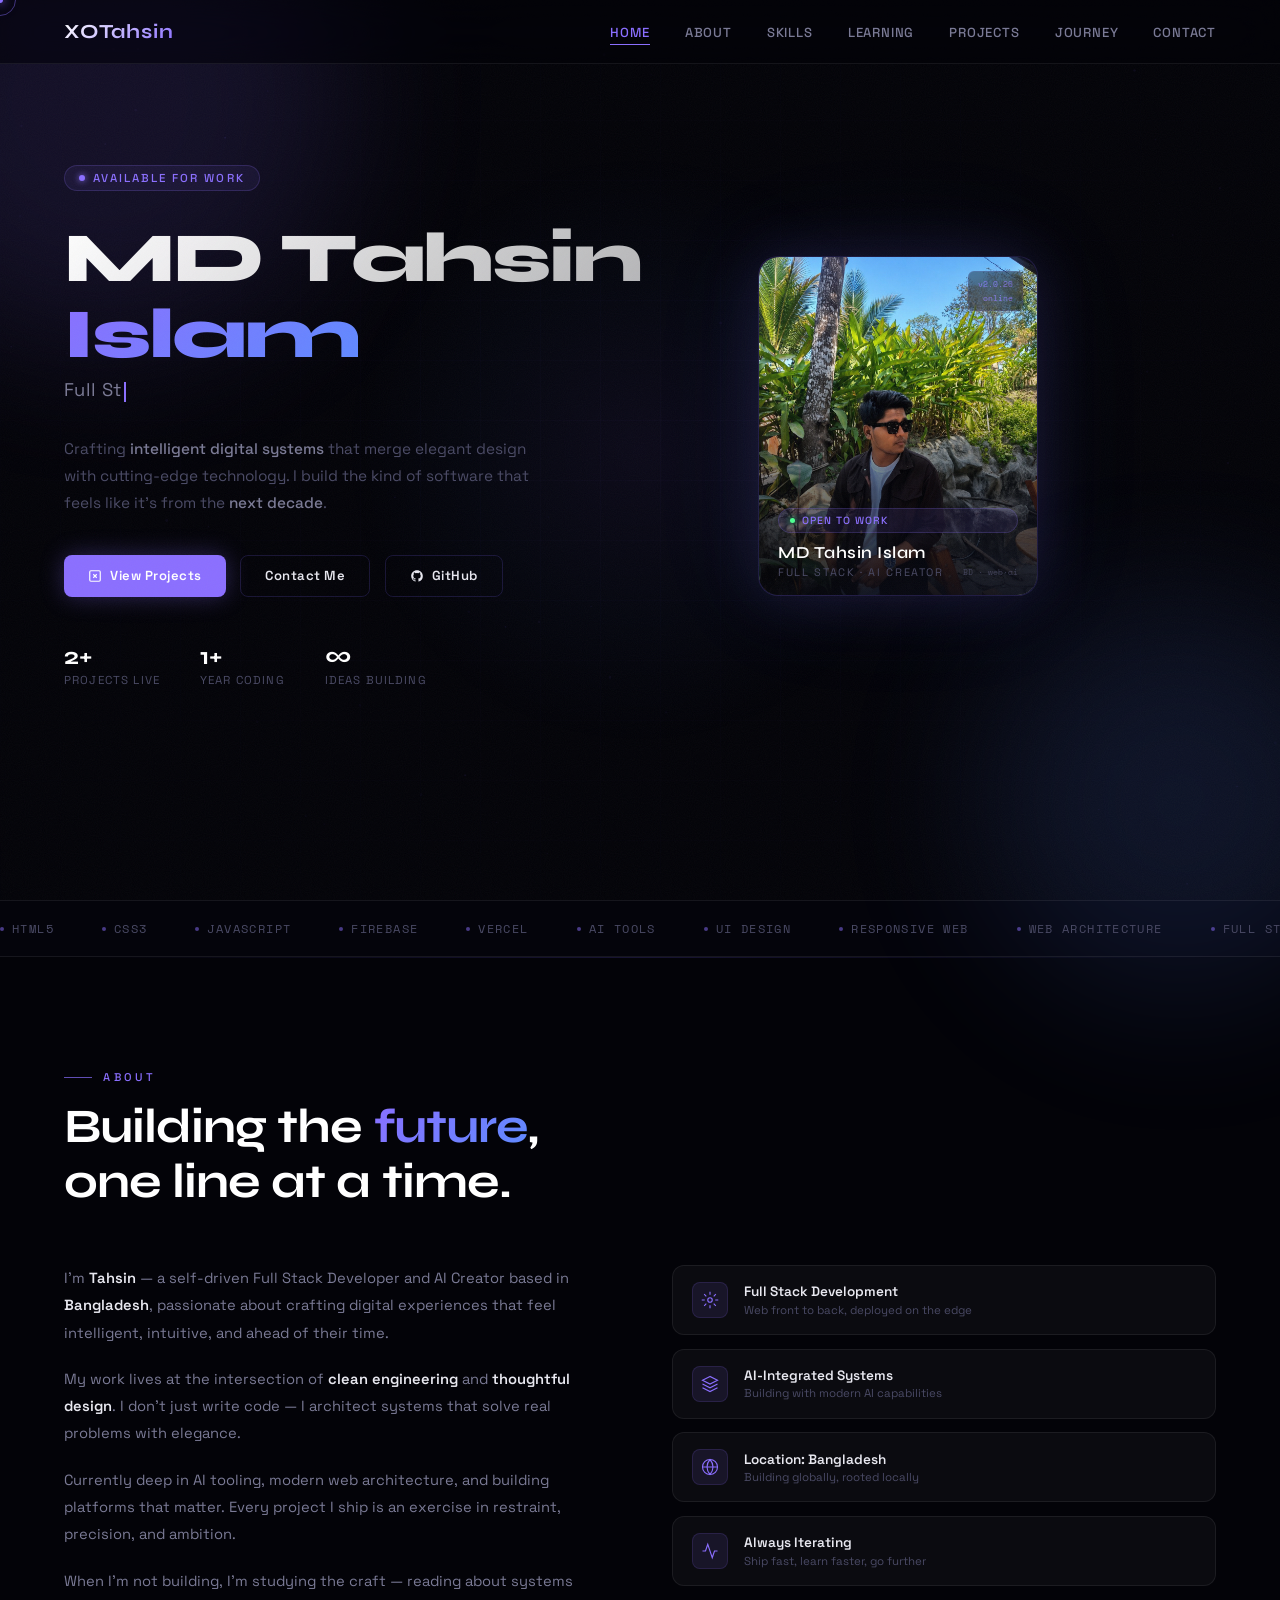
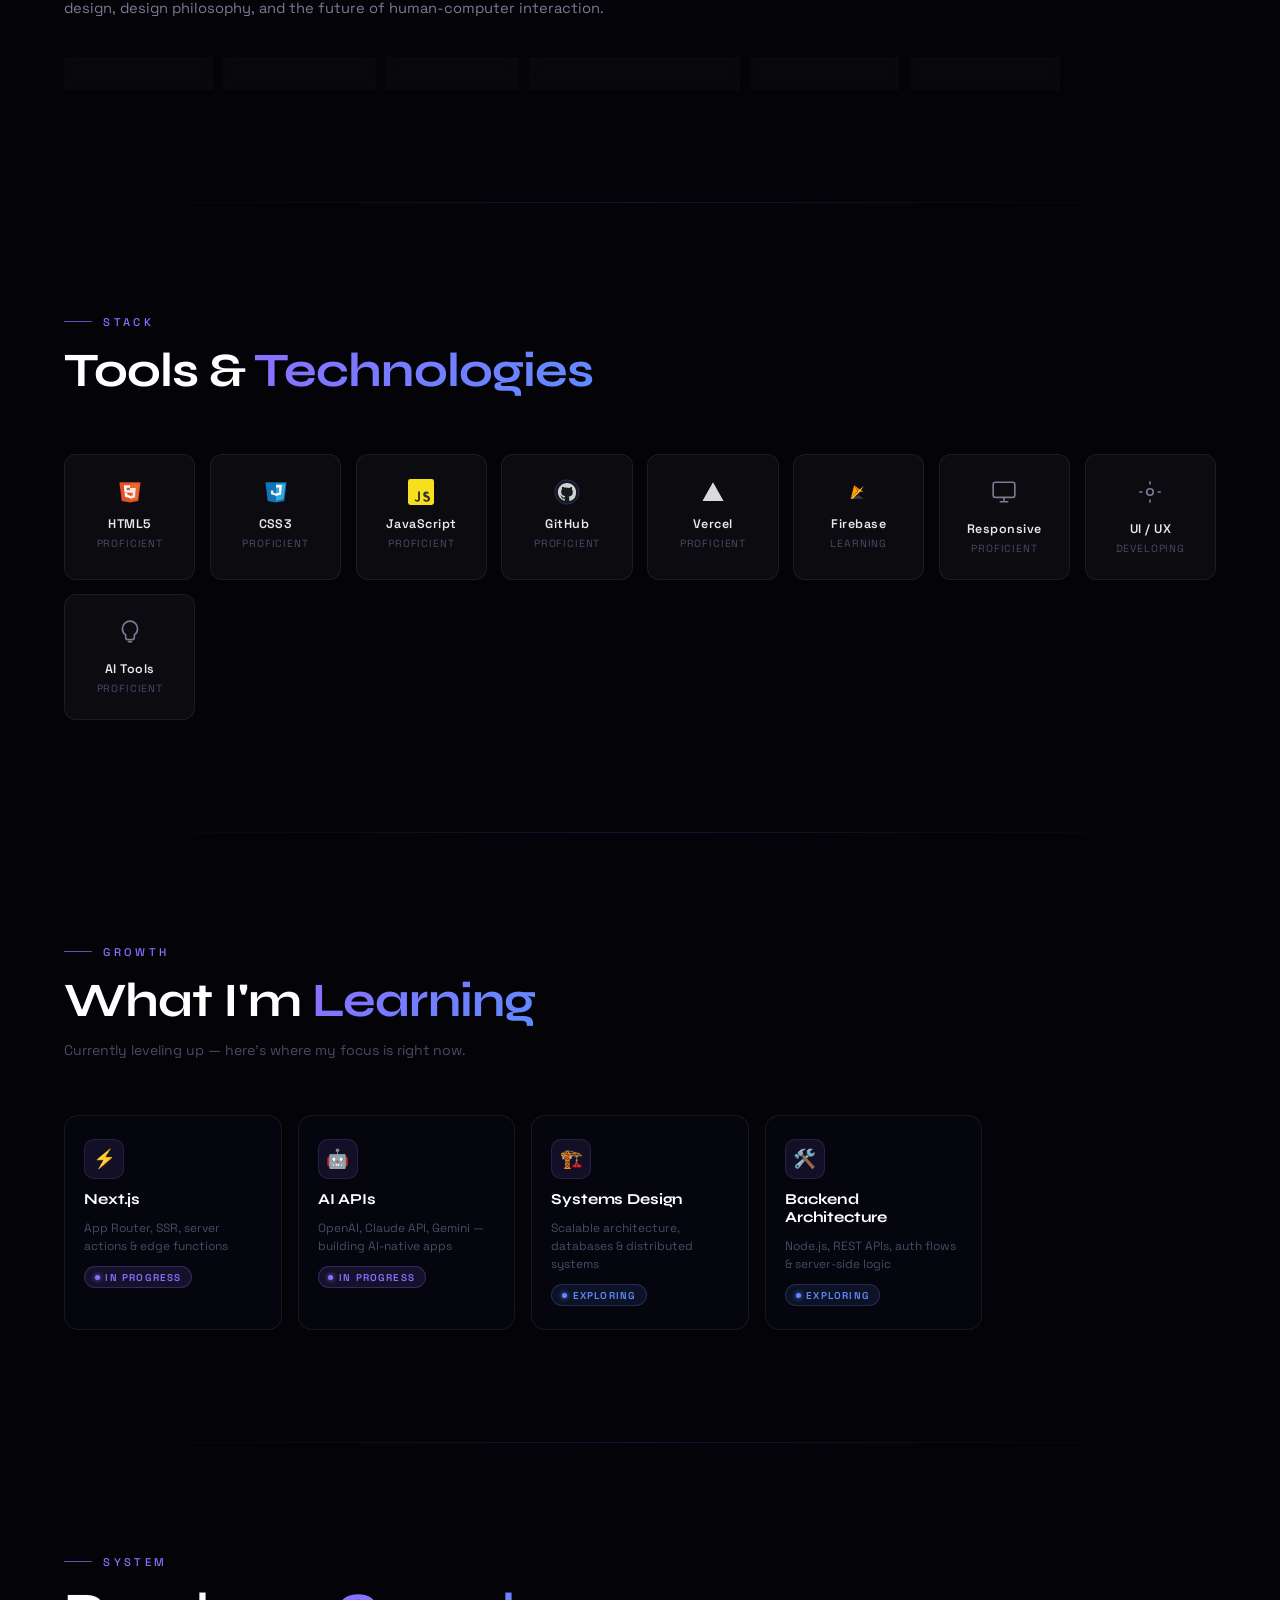
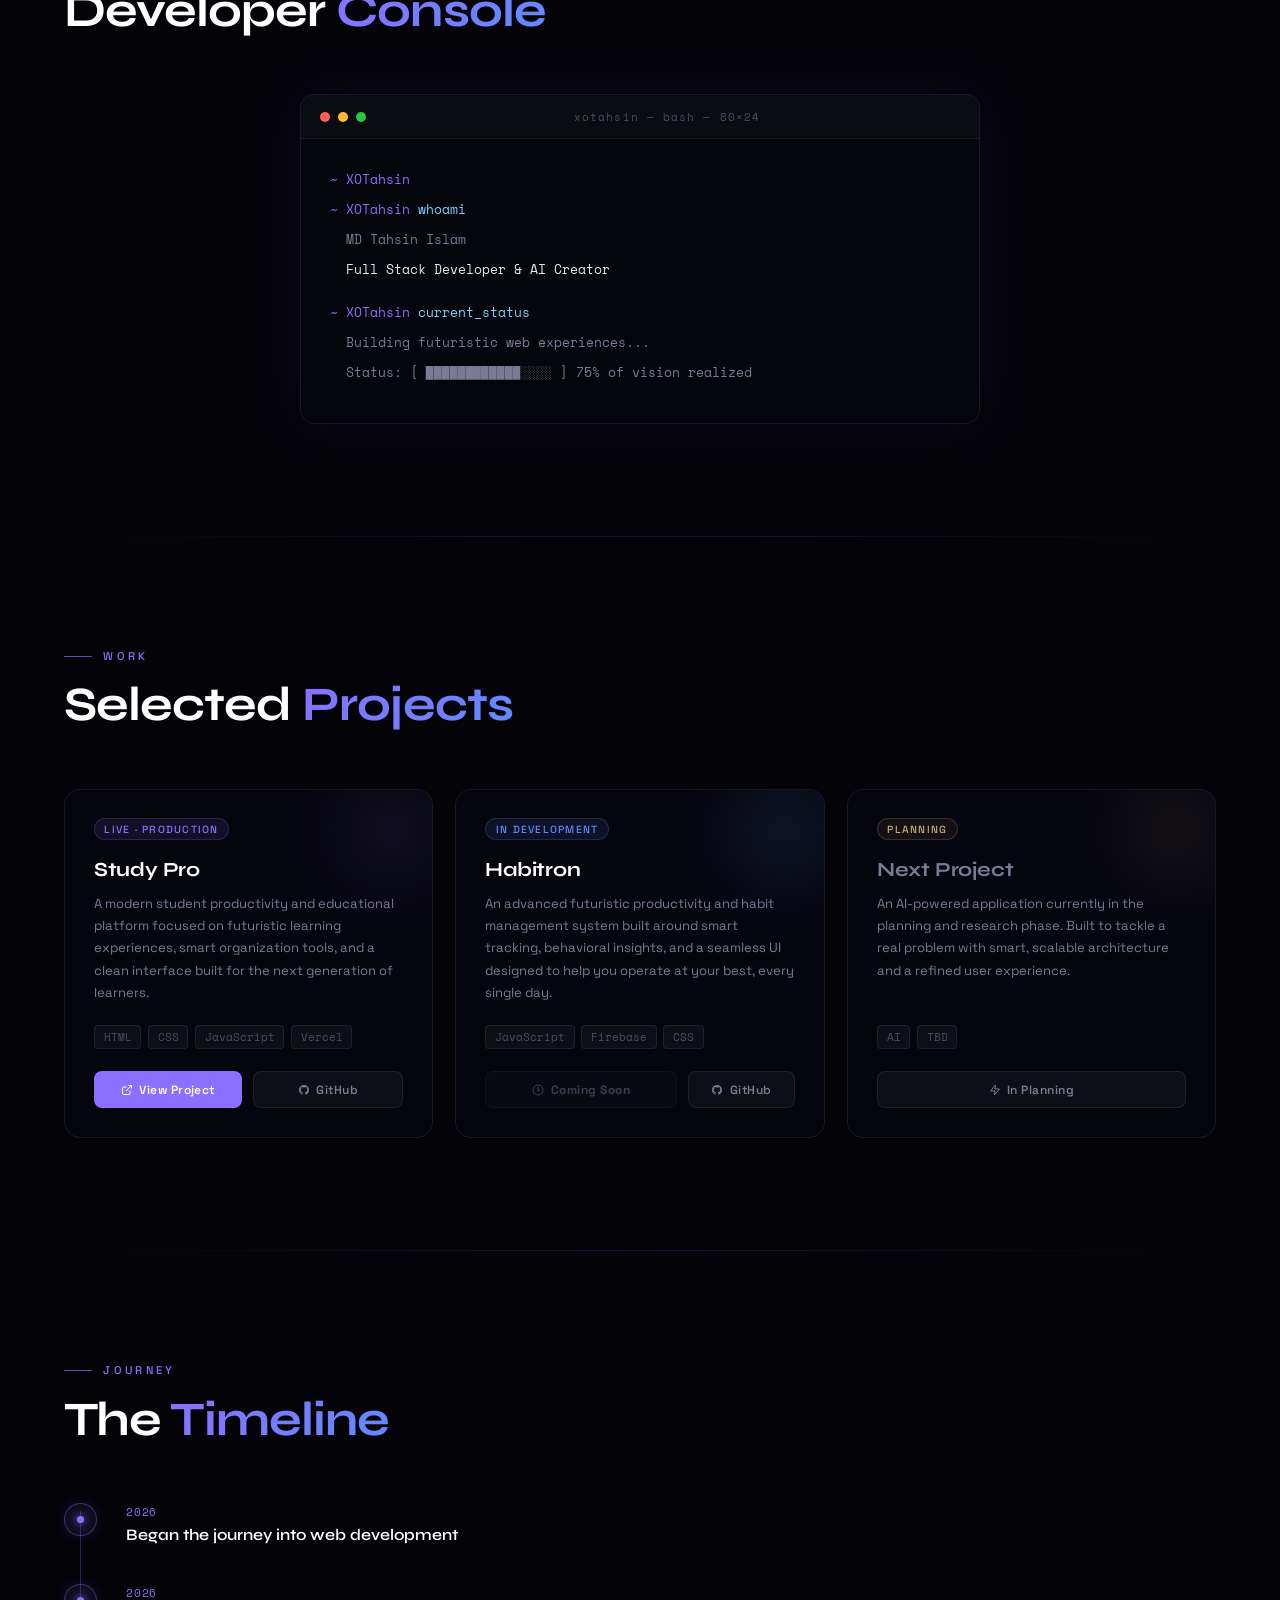
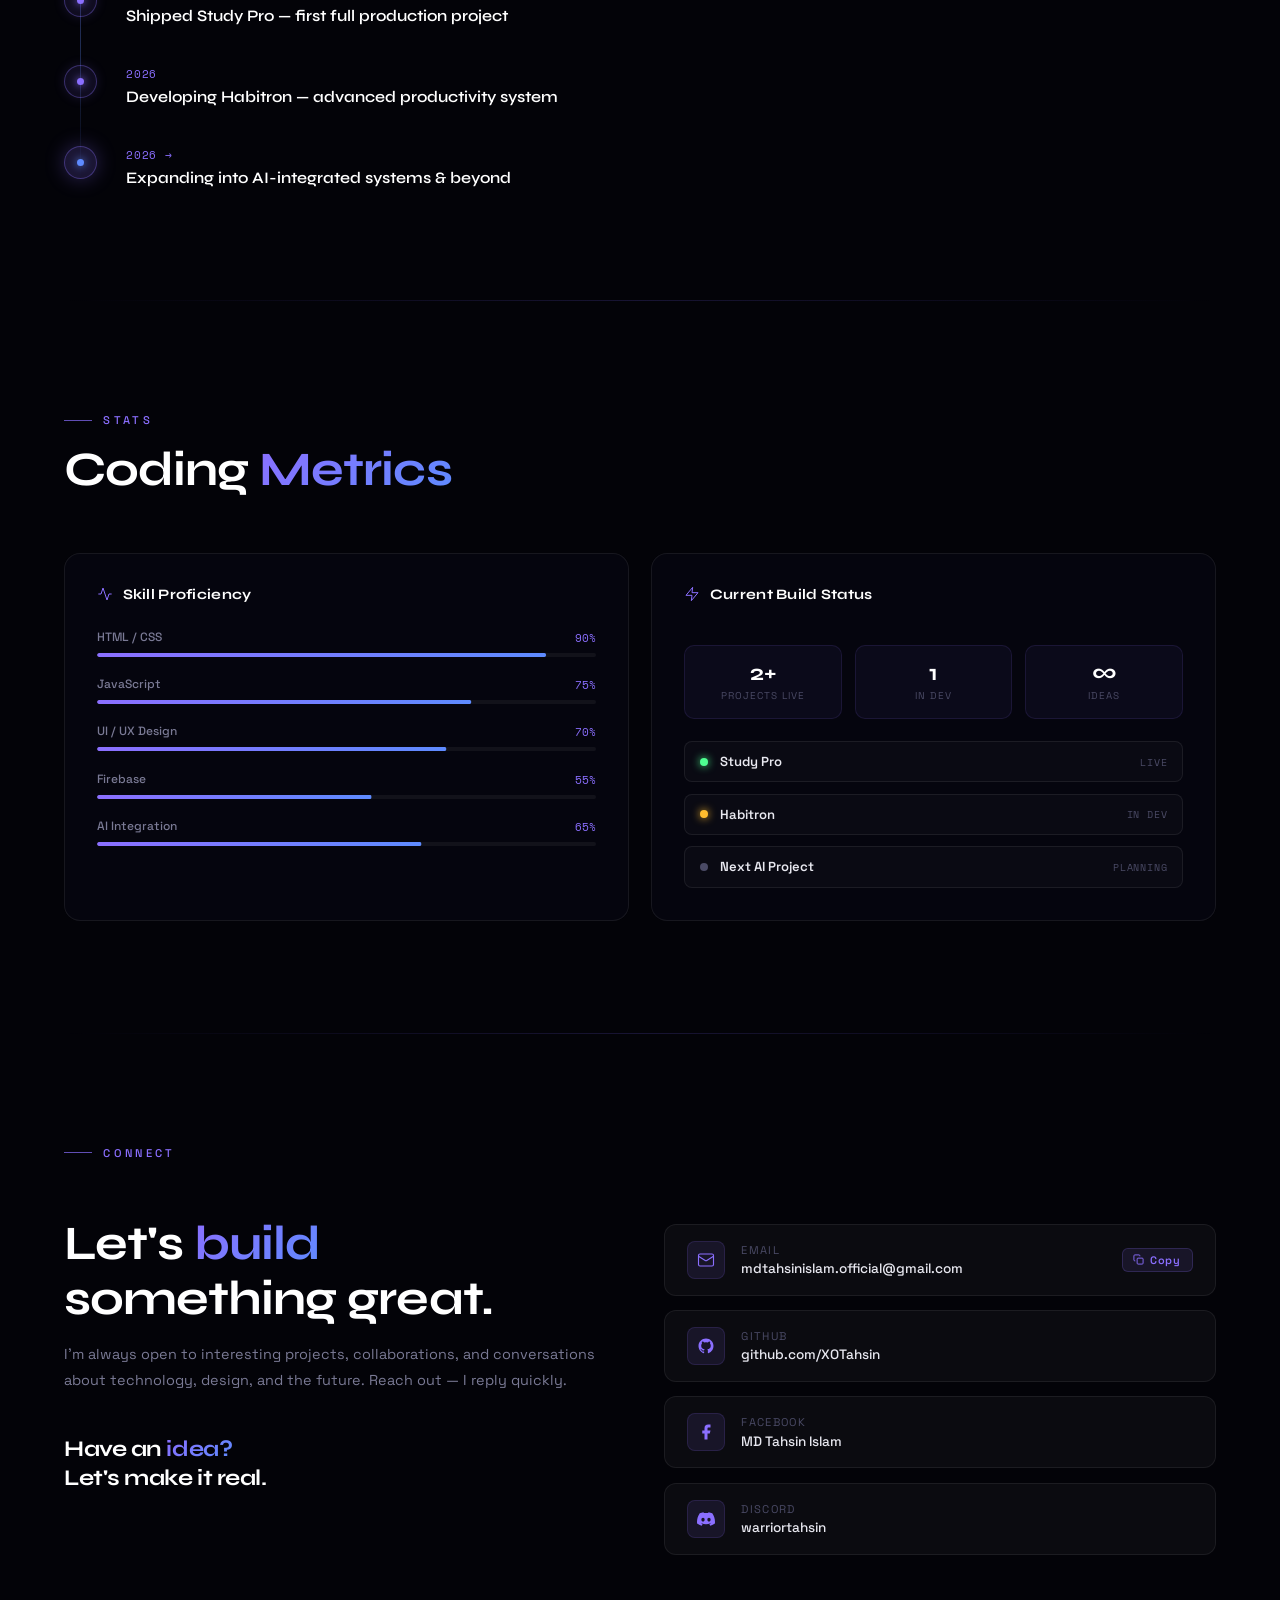
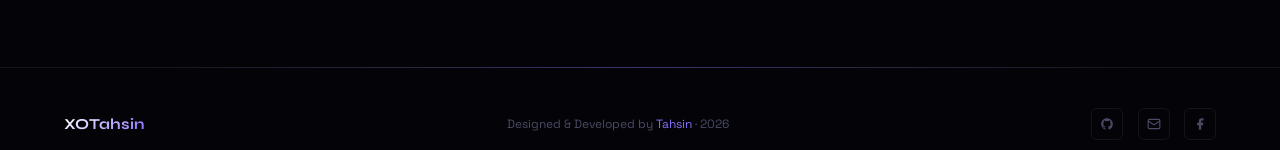
==== index.html @ 86dddb08 "Initial portfolio upload" ====
<!DOCTYPE html>
<html lang="en">
<head>
<meta charset="UTF-8" />
<meta name="viewport" content="width=device-width, initial-scale=1.0" />
<title>XOTahsin — MD Tahsin Islam · Full Stack Developer & AI Creator</title>
<link rel="preconnect" href="https://fonts.googleapis.com" />
<link rel="preconnect" href="https://fonts.gstatic.com" crossorigin />
<link href="https://fonts.googleapis.com/css2?family=Space+Grotesk:wght@300;400;500;600;700&family=Space+Mono:wght@400;700&family=Syne:wght@400;500;600;700;800&display=swap" rel="stylesheet" />

<style>
/* ─── RESET & BASE ─────────────────────────────────── */
*, *::before, *::after { margin: 0; padding: 0; box-sizing: border-box; }
html { scroll-behavior: smooth; }
body {
  font-family: 'Space Grotesk', sans-serif;
  background: #030308;
  color: #e8e8f0;
  overflow-x: hidden;
  cursor: none;
}

/* ─── CSS VARIABLES ────────────────────────────────── */
:root {
  --bg:        #030308;
  --bg2:       #07070f;
  --bg3:       #0c0c1a;
  --surface:   rgba(255,255,255,0.035);
  --border:    rgba(255,255,255,0.07);
  --border2:   rgba(120,100,255,0.18);
  --text:      #e8e8f0;
  --text-muted:#7a7a95;
  --text-dim:  #4a4a65;
  --accent:    #8b6fff;
  --accent2:   #5e8bff;
  --accent3:   #b06fff;
  --glow:      rgba(139,111,255,0.35);
  --glow2:     rgba(94,139,255,0.25);
  --gold:      #c9a96e;
  --green:     #4eff91;
  --font-mono: 'Space Mono', monospace;
  --font-display: 'Syne', sans-serif;
}

/* ─── CUSTOM CURSOR ────────────────────────────────── */
#cursor-dot {
  width: 6px; height: 6px;
  background: var(--accent);
  border-radius: 50%;
  position: fixed; top: 0; left: 0;
  pointer-events: none; z-index: 10000;
  transform: translate(-50%,-50%);
  transition: transform 0.08s ease;
  box-shadow: 0 0 10px var(--accent), 0 0 20px var(--glow);
}
#cursor-ring {
  width: 32px; height: 32px;
  border: 1px solid rgba(139,111,255,0.45);
  border-radius: 50%;
  position: fixed; top: 0; left: 0;
  pointer-events: none; z-index: 9999;
  transform: translate(-50%,-50%);
  transition: transform 0.18s cubic-bezier(0.23,1,0.32,1),
              width 0.2s, height 0.2s, border-color 0.2s;
}
#cursor-ring.hover {
  width: 50px; height: 50px;
  border-color: var(--accent);
  background: rgba(139,111,255,0.06);
}

/* ─── LOADING SCREEN ───────────────────────────────── */
#loader {
  position: fixed; inset: 0;
  background: #030308;
  z-index: 9998;
  display: flex;
  flex-direction: column;
  align-items: center;
  justify-content: center;
  transition: opacity 0.8s ease, visibility 0.8s ease;
}
#loader.hidden { opacity: 0; visibility: hidden; }
.loader-logo {
  font-family: var(--font-display);
  font-size: clamp(2.5rem, 6vw, 4.5rem);
  font-weight: 700;
  letter-spacing: 0.05em;
  background: linear-gradient(135deg, #fff 0%, var(--accent) 50%, var(--accent2) 100%);
  -webkit-background-clip: text; -webkit-text-fill-color: transparent;
  background-clip: text;
  opacity: 0;
  animation: loaderFadeIn 0.8s 0.3s ease forwards;
}
.loader-sub {
  font-size: 0.72rem;
  letter-spacing: 0.28em;
  color: var(--text-dim);
  text-transform: uppercase;
  margin-top: 0.6rem;
  opacity: 0;
  animation: loaderFadeIn 0.8s 0.6s ease forwards;
}
.loader-bar-wrap {
  width: 180px; height: 1px;
  background: var(--border);
  margin-top: 2.5rem;
  position: relative;
  overflow: hidden;
}
.loader-bar {
  position: absolute; left: 0; top: 0;
  height: 100%;
  width: 0;
  background: linear-gradient(90deg, var(--accent), var(--accent2));
  animation: loaderBar 1.8s 0.5s cubic-bezier(0.4,0,0.2,1) forwards;
  box-shadow: 0 0 12px var(--glow);
}
@keyframes loaderFadeIn { to { opacity: 1; } }
@keyframes loaderBar { to { width: 100%; } }

/* ─── CANVAS / PARTICLES ───────────────────────────── */
#bg-canvas {
  position: fixed; inset: 0;
  z-index: 0; pointer-events: none;
  opacity: 0.55;
}

/* ─── GRID OVERLAY ─────────────────────────────────── */
.grid-overlay {
  position: fixed; inset: 0; z-index: 0; pointer-events: none;
  background-image:
    linear-gradient(rgba(139,111,255,0.025) 1px, transparent 1px),
    linear-gradient(90deg, rgba(139,111,255,0.025) 1px, transparent 1px);
  background-size: 60px 60px;
  mask-image: radial-gradient(ellipse 80% 80% at 50% 50%, black 0%, transparent 100%);
}

/* ─── SCROLLBAR ────────────────────────────────────── */
::-webkit-scrollbar { width: 4px; }
::-webkit-scrollbar-track { background: var(--bg); }
::-webkit-scrollbar-thumb { background: var(--accent); border-radius: 4px; }

/* ─── NAV ──────────────────────────────────────────── */
nav {
  position: fixed; top: 0; left: 0; right: 0; z-index: 1000;
  padding: 0 5%;
  height: 64px;
  display: flex; align-items: center; justify-content: space-between;
  background: rgba(3,3,8,0.6);
  backdrop-filter: blur(20px) saturate(1.5);
  border-bottom: 1px solid var(--border);
  transition: all 0.3s;
}
nav.scrolled {
  background: rgba(3,3,8,0.88);
  border-bottom-color: var(--border2);
}
.nav-logo {
  font-family: var(--font-display);
  font-size: 1.25rem;
  font-weight: 700;
  letter-spacing: 0.04em;
  background: linear-gradient(135deg, #fff, var(--accent));
  -webkit-background-clip: text; -webkit-text-fill-color: transparent;
  background-clip: text;
  text-decoration: none;
  cursor: none;
}
.nav-links {
  display: flex; align-items: center; gap: 2.2rem;
  list-style: none;
}
.nav-links a {
  color: var(--text-muted);
  text-decoration: none;
  font-size: 0.82rem;
  letter-spacing: 0.06em;
  text-transform: uppercase;
  font-weight: 500;
  cursor: none;
  transition: color 0.2s;
  position: relative;
}
.nav-links a::after {
  content: '';
  position: absolute; bottom: -4px; left: 0; right: 0; height: 1px;
  background: var(--accent);
  transform: scaleX(0); transform-origin: right;
  transition: transform 0.25s ease;
}
.nav-links a:hover { color: #fff; }
.nav-links a:hover::after { transform: scaleX(1); transform-origin: left; }
.nav-mobile-btn {
  display: none;
  background: none; border: 1px solid var(--border2);
  color: var(--text); padding: 6px 10px;
  border-radius: 6px; cursor: none; font-size: 1rem;
}
.nav-mobile-menu {
  display: none;
  position: fixed; top: 64px; left: 0; right: 0;
  background: rgba(7,7,15,0.97);
  backdrop-filter: blur(24px);
  border-bottom: 1px solid var(--border2);
  padding: 1.5rem 5%;
  z-index: 999;
  flex-direction: column; gap: 1.4rem;
}
.nav-mobile-menu.open { display: flex; }
.nav-mobile-menu a {
  color: var(--text-muted);
  text-decoration: none; font-size: 0.9rem;
  letter-spacing: 0.06em; text-transform: uppercase;
  transition: color 0.2s; cursor: none;
}
.nav-mobile-menu a:hover { color: var(--accent); }
@media (max-width: 768px) {
  .nav-links { display: none; }
  .nav-mobile-btn { display: block; }
}

/* ─── SECTION COMMONS ──────────────────────────────── */
section {
  position: relative; z-index: 1;
  padding: 7rem 5%;
}
.section-label {
  font-size: 0.7rem;
  letter-spacing: 0.3em;
  text-transform: uppercase;
  color: var(--accent);
  font-weight: 500;
  margin-bottom: 0.9rem;
  display: flex; align-items: center; gap: 0.7rem;
}
.section-label::before {
  content: '';
  display: inline-block;
  width: 28px; height: 1px;
  background: var(--accent);
  opacity: 0.7;
}
.section-title {
  font-family: var(--font-display);
  font-size: clamp(2rem, 4vw, 3rem);
  font-weight: 700;
  line-height: 1.15;
  letter-spacing: -0.02em;
  color: #fff;
}
.section-title span {
  background: linear-gradient(135deg, var(--accent), var(--accent2));
  -webkit-background-clip: text; -webkit-text-fill-color: transparent;
  background-clip: text;
}
.reveal {
  opacity: 0;
  transform: translateY(28px);
  transition: opacity 0.75s cubic-bezier(0.23,1,0.32,1),
              transform 0.75s cubic-bezier(0.23,1,0.32,1);
}
.reveal.visible { opacity: 1; transform: translateY(0); }
.reveal-delay-1 { transition-delay: 0.1s; }
.reveal-delay-2 { transition-delay: 0.2s; }
.reveal-delay-3 { transition-delay: 0.3s; }
.reveal-delay-4 { transition-delay: 0.45s; }
.reveal-delay-5 { transition-delay: 0.6s; }

/* ─── HERO ─────────────────────────────────────────── */
#hero {
  min-height: 100vh;
  display: flex; align-items: center;
  padding-top: 64px;
  gap: 4rem;
}
.hero-content {
  flex: 1;
  min-width: 0;
  max-width: 600px;
}
.hero-eyebrow {
  display: inline-flex; align-items: center; gap: 0.5rem;
  background: rgba(139,111,255,0.08);
  border: 1px solid rgba(139,111,255,0.2);
  padding: 0.3rem 0.9rem;
  border-radius: 100px;
  font-size: 0.72rem;
  letter-spacing: 0.18em;
  text-transform: uppercase;
  color: var(--accent);
  margin-bottom: 1.8rem;
  font-weight: 500;
}
.hero-eyebrow::before {
  content: '';
  width: 6px; height: 6px;
  background: var(--accent);
  border-radius: 50%;
  box-shadow: 0 0 6px var(--accent);
  animation: pulse 2s infinite;
}
@keyframes pulse {
  0%,100% { opacity:1; } 50% { opacity:0.3; }
}
.hero-name {
  font-family: var(--font-display);
  font-size: clamp(2.6rem, 5.5vw, 4.5rem);
  font-weight: 800;
  line-height: 1.08;
  letter-spacing: -0.03em;
  color: #fff;
  margin-bottom: 0.4rem;
}
.hero-name-glow {
  background: linear-gradient(135deg, #fff 0%, rgba(255,255,255,0.7) 100%);
  -webkit-background-clip: text; -webkit-text-fill-color: transparent;
  background-clip: text;
  position: relative;
}
.hero-role {
  font-size: clamp(0.95rem, 2vw, 1.15rem);
  color: var(--text-muted);
  letter-spacing: 0.02em;
  margin-bottom: 1.6rem;
  min-height: 2rem;
}
.typing-cursor {
  display: inline-block;
  width: 2px; height: 1.1em;
  background: var(--accent);
  vertical-align: middle;
  margin-left: 2px;
  animation: blink 1s infinite;
}
@keyframes blink { 0%,100%{opacity:1} 50%{opacity:0} }
.hero-tagline {
  font-size: clamp(0.88rem, 1.4vw, 0.96rem);
  color: var(--text-dim);
  line-height: 1.75;
  max-width: 480px;
  margin-bottom: 2.4rem;
}
.hero-tagline strong { color: var(--text-muted); font-weight: 500; }
.hero-btns {
  display: flex; flex-wrap: wrap; gap: 0.9rem;
  margin-bottom: 3rem;
}
.btn {
  display: inline-flex; align-items: center; gap: 0.5rem;
  padding: 0.72rem 1.5rem;
  border-radius: 8px;
  font-size: 0.82rem;
  font-family: 'Space Grotesk', sans-serif;
  font-weight: 600;
  letter-spacing: 0.04em;
  text-decoration: none;
  cursor: none;
  transition: all 0.22s ease;
  white-space: nowrap;
}
.btn-primary {
  background: var(--accent);
  color: #fff;
  box-shadow: 0 0 24px rgba(139,111,255,0.3);
}
.btn-primary:hover {
  background: #9d82ff;
  box-shadow: 0 0 36px rgba(139,111,255,0.5);
  transform: translateY(-2px);
}
.btn-ghost {
  background: transparent;
  color: var(--text);
  border: 1px solid var(--border2);
}
.btn-ghost:hover {
  border-color: var(--accent);
  color: var(--accent);
  background: rgba(139,111,255,0.06);
  transform: translateY(-2px);
}
.hero-stats {
  display: flex; gap: 2.5rem; flex-wrap: wrap;
}
.hero-stat-num {
  font-family: var(--font-display);
  font-size: 1.5rem;
  font-weight: 700;
  color: #fff;
  line-height: 1;
}
.hero-stat-label {
  font-size: 0.72rem;
  color: var(--text-dim);
  letter-spacing: 0.1em;
  text-transform: uppercase;
  margin-top: 0.25rem;
}

/* ─── HERO IMAGE ───────────────────────────────────── */
.hero-visual {
  flex: 0 0 340px;
  display: flex; align-items: center; justify-content: center;
  position: relative;
}
.hero-img-frame {
  width: 280px; height: 340px;
  border-radius: 20px;
  background: linear-gradient(145deg, rgba(139,111,255,0.08), rgba(94,139,255,0.04));
  border: 1px solid var(--border2);
  position: relative;
  overflow: hidden;
  box-shadow: 0 0 60px rgba(139,111,255,0.15), 0 0 120px rgba(94,139,255,0.08);
  animation: floatFrame 5s ease-in-out infinite;
}
@keyframes floatFrame {
  0%,100% { transform: translateY(0px); }
  50% { transform: translateY(-10px); }
}
.hero-img-frame::before {
  content: '';
  position: absolute; inset: 0;
  background: linear-gradient(145deg, rgba(139,111,255,0.07) 0%, transparent 60%, rgba(94,139,255,0.05) 100%);
  z-index: 1;
}
.hero-img-inner {
  width: 100%; height: 100%;
  display: flex; flex-direction: column;
  align-items: center; justify-content: center;
  gap: 0.8rem;
  position: relative; z-index: 2;
}
.hero-avatar-ring {
  width: 110px; height: 110px;
  border-radius: 50%;
  border: 1.5px solid rgba(139,111,255,0.4);
  display: flex; align-items: center; justify-content: center;
  position: relative;
  box-shadow: 0 0 30px rgba(139,111,255,0.2);
}
.hero-avatar-ring::before {
  content: '';
  position: absolute; inset: -8px;
  border-radius: 50%;
  border: 1px solid rgba(139,111,255,0.12);
  animation: spinRing 8s linear infinite;
}
.hero-avatar-ring::after {
  content: '';
  position: absolute;
  width: 18px; height: 18px;
  background: var(--accent);
  border-radius: 50%;
  top: -2px; right: 2px;
  box-shadow: 0 0 10px var(--accent);
}
@keyframes spinRing {
  from { transform: rotate(0deg); }
  to { transform: rotate(360deg); }
}
.hero-avatar-icon {
  font-size: 2.8rem;
  opacity: 0.6;
  filter: grayscale(0.3);
}
.hero-img-name {
  font-family: var(--font-display);
  font-size: 1rem;
  font-weight: 600;
  color: #fff;
  letter-spacing: 0.03em;
}
.hero-img-role {
  font-size: 0.68rem;
  color: var(--text-dim);
  letter-spacing: 0.15em;
  text-transform: uppercase;
}
.hero-img-badge {
  display: flex; align-items: center; gap: 0.4rem;
  background: rgba(139,111,255,0.1);
  border: 1px solid rgba(139,111,255,0.2);
  padding: 0.3rem 0.7rem;
  border-radius: 100px;
  font-size: 0.65rem;
  color: var(--accent);
  letter-spacing: 0.1em;
  text-transform: uppercase;
  font-weight: 500;
}
.hero-img-badge-dot {
  width: 5px; height: 5px;
  background: #4eff91;
  border-radius: 50%;
  box-shadow: 0 0 6px #4eff91;
  animation: pulse 2s infinite;
}
.hero-corner {
  position: absolute;
  width: 12px; height: 12px;
  border-color: var(--accent);
  border-style: solid;
  opacity: 0.5;
}
.hero-corner-tl { top: -1px; left: -1px; border-width: 1.5px 0 0 1.5px; border-radius: 3px 0 0 0; }
.hero-corner-tr { top: -1px; right: -1px; border-width: 1.5px 1.5px 0 0; border-radius: 0 3px 0 0; }
.hero-corner-bl { bottom: -1px; left: -1px; border-width: 0 0 1.5px 1.5px; border-radius: 0 0 0 3px; }
.hero-corner-br { bottom: -1px; right: -1px; border-width: 0 1.5px 1.5px 0; border-radius: 0 0 3px 0; }
.hero-ambient {
  position: absolute;
  width: 300px; height: 300px;
  background: radial-gradient(circle, rgba(139,111,255,0.12) 0%, transparent 70%);
  border-radius: 50%;
  top: 50%; left: 50%;
  transform: translate(-50%,-50%);
  pointer-events: none;
  z-index: -1;
  animation: ambientPulse 4s ease-in-out infinite;
}
@keyframes ambientPulse {
  0%,100% { opacity:0.6; transform: translate(-50%,-50%) scale(1); }
  50% { opacity:1; transform: translate(-50%,-50%) scale(1.08); }
}

/* ─── ABOUT ─────────────────────────────────────────── */
#about { background: transparent; }
.about-grid {
  display: grid;
  grid-template-columns: 1fr 1fr;
  gap: 4rem;
  margin-top: 3.5rem;
  align-items: start;
}
.about-text {
  display: flex; flex-direction: column; gap: 1.2rem;
}
.about-text p {
  font-size: 0.92rem;
  color: var(--text-muted);
  line-height: 1.85;
}
.about-text p strong { color: var(--text); font-weight: 600; }
.about-cards {
  display: flex; flex-direction: column; gap: 0.85rem;
}
.about-card {
  display: flex; align-items: center; gap: 1rem;
  background: var(--surface);
  border: 1px solid var(--border);
  border-radius: 12px;
  padding: 1rem 1.2rem;
  transition: all 0.22s;
}
.about-card:hover { border-color: var(--border2); background: rgba(139,111,255,0.04); }
.about-card-icon {
  width: 36px; height: 36px; flex-shrink: 0;
  border-radius: 8px;
  background: rgba(139,111,255,0.1);
  border: 1px solid rgba(139,111,255,0.15);
  display: flex; align-items: center; justify-content: center;
  color: var(--accent);
}
.about-card-title {
  font-size: 0.85rem; font-weight: 600; color: var(--text);
}
.about-card-sub {
  font-size: 0.72rem; color: var(--text-dim); margin-top: 0.15rem;
}
@media (max-width: 768px) {
  .about-grid { grid-template-columns: 1fr; gap: 2rem; }
}

/* ─── SKILLS ─────────────────────────────────────────── */
#skills { background: transparent; }
.skills-grid {
  display: grid;
  grid-template-columns: repeat(auto-fill, minmax(120px, 1fr));
  gap: 0.9rem;
  margin-top: 3.5rem;
}
.skill-card {
  background: var(--surface);
  border: 1px solid var(--border);
  border-radius: 12px;
  padding: 1.5rem 1rem;
  text-align: center;
  transition: all 0.25s ease;
  position: relative; overflow: hidden;
  cursor: default;
}
.skill-card::before {
  content: '';
  position: absolute; inset: 0;
  background: linear-gradient(135deg, rgba(139,111,255,0.06), rgba(94,139,255,0.03));
  opacity: 0; transition: opacity 0.25s;
}
.skill-card:hover { border-color: var(--border2); transform: translateY(-4px); }
.skill-card:hover::before { opacity: 1; }
.skill-card:hover .skill-icon { color: var(--accent); }
.skill-icon {
  font-size: 1.6rem;
  margin-bottom: 0.7rem;
  color: var(--text-muted);
  transition: color 0.25s;
  display: block;
  line-height: 1;
}
.skill-name {
  font-size: 0.78rem;
  font-weight: 600;
  color: var(--text);
  letter-spacing: 0.04em;
  display: block;
}
.skill-level {
  font-size: 0.65rem;
  color: var(--text-dim);
  letter-spacing: 0.08em;
  text-transform: uppercase;
  display: block;
  margin-top: 0.3rem;
}
.skill-svg { width: 26px; height: 26px; margin: 0 auto 0.7rem; display: block; }

/* ─── TERMINAL ─────────────────────────────────────── */
#terminal { background: transparent; }
.terminal-wrap {
  max-width: 680px;
  margin: 3.5rem auto 0;
  background: rgba(6,6,14,0.85);
  border: 1px solid rgba(139,111,255,0.15);
  border-radius: 14px;
  overflow: hidden;
  box-shadow: 0 0 60px rgba(139,111,255,0.08), 0 24px 60px rgba(0,0,0,0.5);
  backdrop-filter: blur(16px);
}
.terminal-titlebar {
  display: flex; align-items: center; gap: 0.5rem;
  padding: 0.85rem 1.2rem;
  background: rgba(255,255,255,0.025);
  border-bottom: 1px solid rgba(255,255,255,0.06);
}
.t-dot { width: 10px; height: 10px; border-radius: 50%; }
.t-dot-r { background: #ff5f56; }
.t-dot-y { background: #ffbd2e; }
.t-dot-g { background: #27c93f; }
.terminal-title {
  margin-left: auto; margin-right: auto;
  font-family: var(--font-mono);
  font-size: 0.68rem;
  color: var(--text-dim);
  letter-spacing: 0.1em;
}
.terminal-body {
  padding: 1.8rem 1.8rem 2rem;
  font-family: var(--font-mono);
  font-size: 0.82rem;
  line-height: 1.8;
}
.t-line { margin-bottom: 0.4rem; }
.t-prompt { color: var(--accent); }
.t-command { color: #7dd3fc; }
.t-output { color: var(--text-muted); padding-left: 1rem; }
.t-output-hl { color: #e2e8f0; }
.t-spacer { height: 0.8rem; }
.t-cursor-blink {
  display: inline-block;
  width: 8px; height: 14px;
  background: var(--accent);
  vertical-align: middle;
  margin-left: 2px;
  animation: blink 1s infinite;
}

/* ─── PROJECTS ─────────────────────────────────────── */
#projects { background: transparent; }
.projects-grid {
  display: grid;
  grid-template-columns: repeat(auto-fill, minmax(300px, 1fr));
  gap: 1.4rem;
  margin-top: 3.5rem;
}
.project-card {
  background: rgba(8,8,18,0.7);
  border: 1px solid var(--border);
  border-radius: 16px;
  padding: 1.8rem;
  position: relative; overflow: hidden;
  transition: all 0.28s ease;
  backdrop-filter: blur(12px);
  display: flex; flex-direction: column;
  cursor: default;
}
.project-card::after {
  content: '';
  position: absolute;
  top: 0; left: 0; right: 0;
  height: 1px;
  background: linear-gradient(90deg, transparent, var(--accent), transparent);
  opacity: 0; transition: opacity 0.3s;
}
.project-card:hover {
  border-color: rgba(139,111,255,0.28);
  transform: translateY(-5px) rotateX(1deg);
  box-shadow: 0 24px 60px rgba(0,0,0,0.4), 0 0 40px rgba(139,111,255,0.08);
}
.project-card:hover::after { opacity: 1; }
.project-card-glow {
  position: absolute;
  width: 200px; height: 200px;
  border-radius: 50%;
  background: radial-gradient(circle, rgba(139,111,255,0.08) 0%, transparent 70%);
  top: -60px; right: -60px;
  pointer-events: none;
}
.project-tag {
  display: inline-flex;
  align-items: center;
  background: rgba(139,111,255,0.1);
  border: 1px solid rgba(139,111,255,0.2);
  color: var(--accent);
  font-size: 0.65rem;
  letter-spacing: 0.12em;
  text-transform: uppercase;
  padding: 0.2rem 0.6rem;
  border-radius: 100px;
  margin-bottom: 1.1rem;
  font-weight: 500;
  width: fit-content;
}
.project-title {
  font-family: var(--font-display);
  font-size: 1.25rem;
  font-weight: 700;
  color: #fff;
  margin-bottom: 0.65rem;
  letter-spacing: -0.01em;
}
.project-desc {
  font-size: 0.82rem;
  color: var(--text-muted);
  line-height: 1.7;
  margin-bottom: 1.3rem;
  flex: 1;
}
.project-techs {
  display: flex; flex-wrap: wrap; gap: 0.4rem;
  margin-bottom: 1.4rem;
}
.project-tech {
  background: rgba(255,255,255,0.04);
  border: 1px solid var(--border);
  color: var(--text-dim);
  font-size: 0.68rem;
  padding: 0.18rem 0.55rem;
  border-radius: 4px;
  font-family: var(--font-mono);
}
.project-links {
  display: flex; gap: 0.7rem; margin-top: auto;
}
.project-link {
  flex: 1;
  display: flex; align-items: center; justify-content: center; gap: 0.4rem;
  padding: 0.6rem;
  border-radius: 8px;
  font-size: 0.75rem;
  font-weight: 600;
  letter-spacing: 0.04em;
  text-decoration: none;
  cursor: none;
  transition: all 0.2s;
}
.project-link-primary { background: var(--accent); color: #fff; }
.project-link-primary:hover { background: #9d82ff; transform: translateY(-1px); }
.project-link-secondary {
  background: rgba(255,255,255,0.04);
  border: 1px solid var(--border);
  color: var(--text-muted);
}
.project-link-secondary:hover { border-color: var(--accent); color: var(--accent); }
.project-coming-soon { opacity: 0.5; }

/* ─── TIMELINE ─────────────────────────────────────── */
#timeline { background: transparent; }
.timeline-wrap {
  margin-top: 3.5rem;
  max-width: 580px;
  position: relative;
}
.timeline-line {
  position: absolute;
  left: 16px; top: 8px; bottom: 8px;
  width: 1px;
  background: linear-gradient(to bottom, var(--accent), var(--accent2), transparent);
  opacity: 0.3;
}
.timeline-item {
  display: flex; gap: 1.8rem;
  margin-bottom: 2.4rem;
  align-items: flex-start;
  position: relative;
}
.timeline-node {
  flex-shrink: 0;
  width: 33px; height: 33px;
  border-radius: 50%;
  background: rgba(139,111,255,0.1);
  border: 1.5px solid rgba(139,111,255,0.35);
  display: flex; align-items: center; justify-content: center;
  position: relative; z-index: 1;
  box-shadow: 0 0 12px rgba(139,111,255,0.15);
}
.timeline-node-dot {
  width: 7px; height: 7px;
  background: var(--accent);
  border-radius: 50%;
  box-shadow: 0 0 8px var(--accent);
}
.timeline-year {
  font-family: var(--font-mono);
  font-size: 0.7rem;
  color: var(--accent);
  letter-spacing: 0.08em;
  margin-bottom: 0.3rem;
  font-weight: 400;
}
.timeline-event {
  font-family: var(--font-display);
  font-size: 1rem;
  font-weight: 600;
  color: #fff;
  line-height: 1.3;
}

/* ─── ★ NEW: CODING METRICS (replaces GitHub Activity) ─ */
#metrics-section { background: transparent; }
.metrics-wrap {
  margin-top: 3.5rem;
  display: grid;
  grid-template-columns: 1fr 1fr;
  gap: 1.4rem;
}
@media (max-width: 768px) { .metrics-wrap { grid-template-columns: 1fr; } }

/* Skill Bars Card */
.metrics-card {
  background: rgba(8,8,18,0.7);
  border: 1px solid var(--border);
  border-radius: 16px;
  padding: 2rem;
  backdrop-filter: blur(12px);
  position: relative; overflow: hidden;
  transition: border-color 0.3s;
}
.metrics-card:hover { border-color: var(--border2); }
.metrics-card-title {
  font-family: var(--font-display);
  font-size: 0.9rem;
  font-weight: 700;
  color: #fff;
  letter-spacing: 0.02em;
  margin-bottom: 1.6rem;
  display: flex; align-items: center; gap: 0.6rem;
}
.metrics-card-title svg { color: var(--accent); }

.skill-bar-row {
  margin-bottom: 1.2rem;
}
.skill-bar-label {
  display: flex; justify-content: space-between;
  font-size: 0.75rem;
  color: var(--text-muted);
  margin-bottom: 0.45rem;
  font-weight: 500;
}
.skill-bar-pct { color: var(--accent); font-family: var(--font-mono); font-size: 0.7rem; }
.skill-bar-track {
  height: 4px;
  background: rgba(255,255,255,0.05);
  border-radius: 4px;
  overflow: hidden;
}
.skill-bar-fill {
  height: 100%; border-radius: 4px;
  background: linear-gradient(90deg, var(--accent), var(--accent2));
  transform: scaleX(0); transform-origin: left;
  transition: transform 1.2s cubic-bezier(0.23,1,0.32,1);
}
.skill-bar-fill.animated { transform: scaleX(1); }

/* Activity Heatmap (custom, not fake GitHub) */
.activity-heatmap {
  display: grid;
  grid-template-columns: repeat(7, 1fr);
  gap: 4px;
  margin-top: 0.5rem;
}
.heat-label-row {
  display: flex; justify-content: space-between;
  margin-bottom: 0.6rem;
}
.heat-day-label {
  font-family: var(--font-mono);
  font-size: 0.6rem;
  color: var(--text-dim);
  width: calc(100% / 7);
  text-align: center;
}
.heat-cell {
  aspect-ratio: 1;
  border-radius: 3px;
  background: rgba(255,255,255,0.04);
  position: relative;
  transition: transform 0.15s;
  cursor: default;
}
.heat-cell:hover { transform: scale(1.3); z-index: 2; }
.heat-0 { background: rgba(255,255,255,0.04); }
.heat-1 { background: rgba(139,111,255,0.2); }
.heat-2 { background: rgba(139,111,255,0.45); }
.heat-3 { background: rgba(139,111,255,0.7); }
.heat-4 { background: var(--accent); box-shadow: 0 0 5px rgba(139,111,255,0.5); }
.heat-caption {
  font-size: 0.68rem;
  color: var(--text-dim);
  margin-top: 1rem;
  text-align: right;
  letter-spacing: 0.06em;
}

/* Focus Mode Card (new) */
.focus-mode-card {
  display: flex; flex-direction: column; gap: 1rem;
}
.focus-stat-row {
  display: flex; gap: 0.8rem;
}
.focus-stat-box {
  flex: 1;
  background: rgba(139,111,255,0.05);
  border: 1px solid rgba(139,111,255,0.12);
  border-radius: 10px;
  padding: 1rem;
  text-align: center;
  transition: border-color 0.2s;
}
.focus-stat-box:hover { border-color: rgba(139,111,255,0.3); }
.focus-stat-box-num {
  font-family: var(--font-display);
  font-size: 1.4rem;
  font-weight: 700;
  color: #fff;
  line-height: 1;
}
.focus-stat-box-label {
  font-size: 0.62rem;
  color: var(--text-dim);
  letter-spacing: 0.1em;
  text-transform: uppercase;
  margin-top: 0.3rem;
}

/* Current Build Card */
.build-list { display: flex; flex-direction: column; gap: 0.7rem; margin-top: 0.4rem; }
.build-item {
  display: flex; align-items: center; gap: 0.8rem;
  background: rgba(255,255,255,0.025);
  border: 1px solid var(--border);
  border-radius: 8px;
  padding: 0.7rem 0.9rem;
}
.build-dot {
  width: 8px; height: 8px; border-radius: 50%; flex-shrink: 0;
}
.build-dot-live { background: var(--green); box-shadow: 0 0 8px var(--green); animation: pulse 2s infinite; }
.build-dot-dev  { background: #ffbd2e; box-shadow: 0 0 8px #ffbd2e; animation: pulse 2.5s infinite; }
.build-dot-plan { background: var(--text-dim); }
.build-item-name { font-size: 0.82rem; font-weight: 600; color: var(--text); flex: 1; }
.build-item-status { font-size: 0.65rem; font-family: var(--font-mono); color: var(--text-dim); letter-spacing: 0.08em; }

/* ─── CONTACT ──────────────────────────────────────── */
#contact { background: transparent; }
.contact-grid {
  display: grid;
  grid-template-columns: 1fr 1fr;
  gap: 3rem;
  margin-top: 3.5rem;
  align-items: start;
}
.contact-intro {
  font-size: 0.9rem;
  color: var(--text-muted);
  line-height: 1.8;
  margin-top: 1rem;
}
.contact-links {
  display: flex; flex-direction: column; gap: 0.9rem;
  margin-top: 0.5rem;
}
.contact-link-card {
  background: var(--surface);
  border: 1px solid var(--border);
  border-radius: 12px;
  padding: 1rem 1.4rem;
  display: flex; align-items: center; gap: 1rem;
  text-decoration: none;
  color: inherit;
  cursor: none;
  transition: all 0.22s;
}
.contact-link-card:hover {
  border-color: var(--border2);
  background: rgba(139,111,255,0.04);
  transform: translateX(4px);
}
.contact-link-icon {
  width: 38px; height: 38px; flex-shrink: 0;
  border-radius: 8px;
  background: rgba(139,111,255,0.1);
  border: 1px solid rgba(139,111,255,0.15);
  display: flex; align-items: center; justify-content: center;
  font-size: 1rem; color: var(--accent);
}
.contact-link-label {
  font-size: 0.7rem;
  text-transform: uppercase;
  letter-spacing: 0.12em;
  color: var(--text-dim);
  margin-bottom: 0.2rem;
}
.contact-link-value {
  font-size: 0.85rem;
  color: var(--text);
  font-weight: 500;
}
.contact-msg {
  margin-top: 0.5rem;
  font-size: 1.4rem;
  font-family: var(--font-display);
  font-weight: 700;
  color: #fff;
  line-height: 1.3;
  letter-spacing: -0.02em;
}
.contact-msg span {
  background: linear-gradient(135deg, var(--accent), var(--accent2));
  -webkit-background-clip: text; -webkit-text-fill-color: transparent;
  background-clip: text;
}
@media (max-width: 768px) {
  .contact-grid { grid-template-columns: 1fr; }
}

/* ─── FOOTER ───────────────────────────────────────── */
footer {
  position: relative; z-index: 1;
  border-top: 1px solid var(--border);
  padding: 2.5rem 5%;
  display: flex; align-items: center; justify-content: space-between;
  flex-wrap: wrap;
  gap: 1rem;
}
.footer-divider-glow {
  position: absolute; top: -1px; left: 10%; right: 10%; height: 1px;
  background: linear-gradient(90deg, transparent, var(--accent), transparent);
  opacity: 0.35;
}
.footer-brand {
  font-family: var(--font-display);
  font-size: 0.95rem;
  font-weight: 700;
  background: linear-gradient(135deg, #fff, var(--accent));
  -webkit-background-clip: text; -webkit-text-fill-color: transparent;
  background-clip: text;
}
.footer-copy {
  font-size: 0.75rem;
  color: var(--text-dim);
  text-align: center;
  flex: 1;
}
.footer-copy span { color: var(--accent); }
.footer-socials { display: flex; gap: 0.9rem; }
.footer-social {
  width: 32px; height: 32px;
  border: 1px solid var(--border);
  border-radius: 6px;
  display: flex; align-items: center; justify-content: center;
  color: var(--text-dim);
  text-decoration: none;
  cursor: none;
  transition: all 0.2s;
}
.footer-social:hover { border-color: var(--accent); color: var(--accent); }

/* ─── SECTION DIVIDERS ─────────────────────────────── */
.section-divider {
  height: 1px;
  background: linear-gradient(90deg, transparent, var(--border2), transparent);
  margin: 0 5%;
  position: relative; z-index: 1;
}

/* ─── AMBIENT BLOBS ────────────────────────────────── */
.ambient-blob {
  position: fixed; border-radius: 50%; pointer-events: none; z-index: 0;
  filter: blur(80px); opacity: 0.12;
  animation: blobDrift 14s ease-in-out infinite alternate;
}
.blob-1 {
  width: 500px; height: 500px;
  background: var(--accent);
  top: -150px; left: -150px;
}
.blob-2 {
  width: 400px; height: 400px;
  background: var(--accent2);
  bottom: -100px; right: -100px;
  animation-delay: -7s;
}
@keyframes blobDrift {
  0% { transform: translate(0, 0); }
  100% { transform: translate(30px, 20px); }
}

/* ─── SCROLL TO TOP ────────────────────────────────── */
#scroll-top {
  position: fixed; bottom: 2rem; right: 2rem; z-index: 500;
  width: 40px; height: 40px;
  background: rgba(139,111,255,0.12);
  border: 1px solid rgba(139,111,255,0.3);
  border-radius: 10px;
  display: flex; align-items: center; justify-content: center;
  cursor: none;
  transition: all 0.2s;
  opacity: 0; pointer-events: none;
  color: var(--accent);
}
#scroll-top.visible { opacity: 1; pointer-events: all; }
#scroll-top:hover { background: rgba(139,111,255,0.22); transform: translateY(-2px); }

/* ─── ★ NEW: MARQUEE TECH STRIP ─────────────────────── */
.marquee-strip {
  position: relative; z-index: 1;
  overflow: hidden;
  padding: 1.2rem 0;
  border-top: 1px solid var(--border);
  border-bottom: 1px solid var(--border);
  background: rgba(139,111,255,0.015);
  margin: 0;
}
.marquee-track {
  display: flex;
  gap: 3rem;
  white-space: nowrap;
  animation: marqueeRoll 24s linear infinite;
}
.marquee-strip:hover .marquee-track { animation-play-state: paused; }
@keyframes marqueeRoll {
  from { transform: translateX(0); }
  to { transform: translateX(-50%); }
}
.marquee-item {
  display: inline-flex; align-items: center; gap: 0.5rem;
  font-family: var(--font-mono);
  font-size: 0.72rem;
  color: var(--text-dim);
  letter-spacing: 0.12em;
  text-transform: uppercase;
  flex-shrink: 0;
}
.marquee-item-dot {
  width: 4px; height: 4px;
  background: var(--accent);
  border-radius: 50%;
  opacity: 0.5;
}

/* ─── ★ NEW: HERO RESPONSIVE ─────────────────────────── */
@media (max-width: 900px) {
  #hero { flex-direction: column; text-align: center; align-items: center; }
  .hero-content { max-width: 100%; }
  .hero-btns { justify-content: center; }
  .hero-stats { justify-content: center; }
  .hero-visual { flex: unset; }
  .hero-tagline { margin: 0 auto 2.4rem; }
}

/* ─── ★ GRAIN / NOISE TEXTURE OVERLAY ───────────────── */
#grain-overlay {
  position: fixed; inset: 0; z-index: 2;
  pointer-events: none;
  opacity: 0.038;
  background-image: url("data:image/svg+xml,%3Csvg xmlns='http://www.w3.org/2000/svg' width='200' height='200'%3E%3Cfilter id='noise'%3E%3CfeTurbulence type='fractalNoise' baseFrequency='0.85' numOctaves='4' stitchTiles='stitch'/%3E%3C/filter%3E%3Crect width='200' height='200' filter='url(%23noise)' opacity='1'/%3E%3C/svg%3E");
  background-repeat: repeat;
  background-size: 180px 180px;
}

/* ─── ★ MOUSE GLOW BLOB ──────────────────────────────── */
#mouse-glow {
  position: fixed;
  width: 600px; height: 600px;
  border-radius: 50%;
  background: radial-gradient(circle, rgba(139,111,255,0.07) 0%, rgba(94,139,255,0.03) 40%, transparent 70%);
  pointer-events: none;
  z-index: 1;
  transform: translate(-50%, -50%);
  transition: opacity 0.4s ease;
  will-change: left, top;
}

/* ─── ★ ACTIVE NAV SCROLL SPY ────────────────────────── */
.nav-links a.active {
  color: var(--accent);
}
.nav-links a.active::after {
  transform: scaleX(1);
  transform-origin: left;
}

/* ─── ★ WHAT I'M LEARNING SECTION ───────────────────── */
#learning { background: transparent; }
.learning-grid {
  display: grid;
  grid-template-columns: repeat(auto-fill, minmax(200px, 1fr));
  gap: 1rem;
  margin-top: 3.5rem;
}
.learning-card {
  background: rgba(8,8,18,0.7);
  border: 1px solid var(--border);
  border-radius: 14px;
  padding: 1.4rem 1.2rem;
  display: flex; flex-direction: column; gap: 0.7rem;
  position: relative; overflow: hidden;
  transition: all 0.25s ease;
  backdrop-filter: blur(12px);
}
.learning-card::before {
  content: '';
  position: absolute; inset: 0;
  background: linear-gradient(135deg, rgba(139,111,255,0.05), rgba(94,139,255,0.02));
  opacity: 0; transition: opacity 0.25s;
}
.learning-card:hover {
  border-color: var(--border2);
  transform: translateY(-4px);
  box-shadow: 0 16px 40px rgba(0,0,0,0.3), 0 0 20px rgba(139,111,255,0.06);
}
.learning-card:hover::before { opacity: 1; }
.learning-card-icon {
  width: 40px; height: 40px;
  border-radius: 10px;
  background: rgba(139,111,255,0.1);
  border: 1px solid rgba(139,111,255,0.18);
  display: flex; align-items: center; justify-content: center;
  font-size: 1.15rem;
  flex-shrink: 0;
}
.learning-card-name {
  font-family: var(--font-display);
  font-size: 0.95rem;
  font-weight: 700;
  color: #fff;
  letter-spacing: -0.01em;
}
.learning-card-badge {
  display: inline-flex; align-items: center; gap: 0.35rem;
  font-size: 0.62rem;
  letter-spacing: 0.12em;
  text-transform: uppercase;
  font-weight: 600;
  padding: 0.22rem 0.6rem;
  border-radius: 100px;
  width: fit-content;
}
.badge-inprogress {
  background: rgba(139,111,255,0.12);
  border: 1px solid rgba(139,111,255,0.25);
  color: var(--accent);
}
.badge-exploring {
  background: rgba(94,139,255,0.1);
  border: 1px solid rgba(94,139,255,0.22);
  color: var(--accent2);
}
.badge-dot {
  width: 5px; height: 5px;
  border-radius: 50%;
  animation: pulse 2s infinite;
}
.badge-inprogress .badge-dot { background: var(--accent); box-shadow: 0 0 5px var(--accent); }
.badge-exploring .badge-dot { background: var(--accent2); box-shadow: 0 0 5px var(--accent2); }

/* ─── ★ PERSONALITY / FUN FACTS STRIP ───────────────── */
.personality-strip {
  display: flex; flex-wrap: wrap; gap: 0.7rem;
  margin-top: 2.2rem;
}
.personality-pill {
  display: inline-flex; align-items: center; gap: 0.45rem;
  background: rgba(255,255,255,0.025);
  border: 1px solid rgba(255,255,255,0.07);
  border-radius: 100px;
  padding: 0.45rem 0.95rem;
  font-size: 0.78rem;
  color: var(--text-muted);
  font-weight: 500;
  letter-spacing: 0.01em;
  backdrop-filter: blur(8px);
  transition: all 0.2s ease;
  white-space: nowrap;
}
.personality-pill:hover {
  border-color: rgba(139,111,255,0.25);
  background: rgba(139,111,255,0.05);
  color: var(--text);
  transform: translateY(-1px);
}

/* ─── ★ COPY EMAIL TOAST ─────────────────────────────── */
#copy-toast {
  position: fixed;
  bottom: 5rem; left: 50%;
  transform: translateX(-50%) translateY(12px);
  background: rgba(139,111,255,0.15);
  border: 1px solid rgba(139,111,255,0.3);
  backdrop-filter: blur(20px);
  color: #fff;
  padding: 0.6rem 1.2rem;
  border-radius: 100px;
  font-size: 0.78rem;
  font-weight: 600;
  letter-spacing: 0.06em;
  display: flex; align-items: center; gap: 0.4rem;
  z-index: 9000;
  opacity: 0; pointer-events: none;
  transition: all 0.3s cubic-bezier(0.23,1,0.32,1);
  white-space: nowrap;
}
#copy-toast.show {
  opacity: 1;
  transform: translateX(-50%) translateY(0);
}
.copy-email-btn {
  display: inline-flex; align-items: center; gap: 0.35rem;
  background: rgba(139,111,255,0.1);
  border: 1px solid rgba(139,111,255,0.2);
  color: var(--accent);
  font-size: 0.68rem;
  font-family: 'Space Grotesk', sans-serif;
  font-weight: 600;
  letter-spacing: 0.08em;
  padding: 0.25rem 0.65rem;
  border-radius: 6px;
  cursor: none;
  transition: all 0.2s ease;
  margin-left: auto;
  flex-shrink: 0;
}
.copy-email-btn:hover {
  background: rgba(139,111,255,0.18);
  border-color: var(--accent);
}

/* ─── ★ HERO STAGGER ENTRANCE ────────────────────────── */
.hero-entrance {
  opacity: 0;
  transform: translateY(24px);
  transition: opacity 0.65s cubic-bezier(0.23,1,0.32,1),
              transform 0.65s cubic-bezier(0.23,1,0.32,1);
}
.hero-entrance.entered {
  opacity: 1;
  transform: translateY(0);
}
</style>
</head>
<body>

<!-- CURSOR -->
<div id="cursor-dot"></div>
<div id="cursor-ring"></div>

<!-- GRAIN OVERLAY -->
<div id="grain-overlay"></div>

<!-- MOUSE GLOW -->
<div id="mouse-glow"></div>

<!-- COPY TOAST -->
<div id="copy-toast">
  <svg width="13" height="13" viewBox="0 0 24 24" fill="none" stroke="currentColor" stroke-width="2.5"><polyline points="20 6 9 17 4 12"/></svg>
  Copied!
</div>

<!-- AMBIENT BLOBS -->
<div class="ambient-blob blob-1"></div>
<div class="ambient-blob blob-2"></div>
<div class="grid-overlay"></div>
<canvas id="bg-canvas"></canvas>

<!-- LOADER -->
<div id="loader">
  <div class="loader-logo">XOTahsin</div>
  <div class="loader-sub">Portfolio · 2026</div>
  <div class="loader-bar-wrap">
    <div class="loader-bar"></div>
  </div>
</div>

<!-- NAV -->
<nav id="navbar">
  <a href="#hero" class="nav-logo">XOTahsin</a>
  <ul class="nav-links">
    <li><a href="#hero">Home</a></li>
    <li><a href="#about">About</a></li>
    <li><a href="#skills">Skills</a></li>
    <li><a href="#learning">Learning</a></li>
    <li><a href="#projects">Projects</a></li>
    <li><a href="#timeline">Journey</a></li>
    <li><a href="#contact">Contact</a></li>
  </ul>
  <button class="nav-mobile-btn" id="mobileMenuBtn" aria-label="Menu">☰</button>
</nav>
<div class="nav-mobile-menu" id="mobileMenu">
  <a href="#hero" onclick="closeMobileMenu()">Home</a>
  <a href="#about" onclick="closeMobileMenu()">About</a>
  <a href="#skills" onclick="closeMobileMenu()">Skills</a>
  <a href="#learning" onclick="closeMobileMenu()">Learning</a>
  <a href="#projects" onclick="closeMobileMenu()">Projects</a>
  <a href="#timeline" onclick="closeMobileMenu()">Journey</a>
  <a href="#contact" onclick="closeMobileMenu()">Contact</a>
</div>

<!-- ══════════════════════════════════════════════════ -->
<!-- HERO -->
<!-- ══════════════════════════════════════════════════ -->
<section id="hero">
  <div class="hero-content">
    <div class="hero-eyebrow hero-entrance">
      Available for work
    </div>
    <h1 class="hero-name hero-entrance" style="transition-delay:0.08s;">
      <span class="hero-name-glow">MD Tahsin</span><br>
      <span style="background:linear-gradient(135deg,var(--accent),var(--accent2));-webkit-background-clip:text;-webkit-text-fill-color:transparent;background-clip:text;">Islam</span>
    </h1>
    <p class="hero-role hero-entrance" style="transition-delay:0.16s;">
      <span id="typing-text"></span><span class="typing-cursor"></span>
    </p>
    <p class="hero-tagline hero-entrance" style="transition-delay:0.24s;">
      Crafting <strong>intelligent digital systems</strong> that merge elegant design with cutting-edge technology.
      I build the kind of software that feels like it's from the <strong>next decade</strong>.
    </p>
    <div class="hero-btns reveal hero-entrance" style="transition-delay:0.32s;">
      <a href="#projects" class="btn btn-primary">
        <svg width="14" height="14" viewBox="0 0 24 24" fill="none" stroke="currentColor" stroke-width="2"><rect x="3" y="3" width="18" height="18" rx="2"/><path d="m9 9 6 6m0-6-6 6"/></svg>
        View Projects
      </a>
      <a href="#contact" class="btn btn-ghost">Contact Me</a>
      <a href="https://github.com/XOTahsin" target="_blank" class="btn btn-ghost">
        <svg width="14" height="14" viewBox="0 0 24 24" fill="currentColor"><path d="M12 2C6.477 2 2 6.484 2 12.017c0 4.425 2.865 8.18 6.839 9.504.5.092.682-.217.682-.483 0-.237-.008-.868-.013-1.703-2.782.605-3.369-1.343-3.369-1.343-.454-1.158-1.11-1.466-1.11-1.466-.908-.62.069-.608.069-.608 1.003.07 1.531 1.032 1.531 1.032.892 1.53 2.341 1.088 2.91.832.092-.647.35-1.088.636-1.338-2.22-.253-4.555-1.113-4.555-4.951 0-1.093.39-1.988 1.029-2.688-.103-.253-.446-1.272.098-2.65 0 0 .84-.27 2.75 1.026A9.564 9.564 0 0 1 12 6.844a9.59 9.59 0 0 1 2.504.337c1.909-1.296 2.747-1.027 2.747-1.027.546 1.379.202 2.398.1 2.651.64.7 1.028 1.595 1.028 2.688 0 3.848-2.339 4.695-4.566 4.943.359.309.678.92.678 1.855 0 1.338-.012 2.419-.012 2.747 0 .268.18.58.688.482A10.02 10.02 0 0 0 22 12.017C22 6.484 17.522 2 12 2z"/></svg>
        GitHub
      </a>
    </div>
    <div class="hero-stats reveal reveal-delay-1 hero-entrance" style="transition-delay:0.40s;">
      <div class="hero-stat">
        <div class="hero-stat-num">2+</div>
        <div class="hero-stat-label">Projects Live</div>
      </div>
      <div class="hero-stat">
        <div class="hero-stat-num">1+</div>
        <div class="hero-stat-label">Year Coding</div>
      </div>
      <div class="hero-stat">
        <div class="hero-stat-num">∞</div>
        <div class="hero-stat-label">Ideas Building</div>
      </div>
    </div>
  </div>
  <div class="hero-visual reveal reveal-delay-2 hero-entrance" style="transition-delay:0.48s;">
    <div class="hero-ambient"></div>
    <div class="hero-img-frame">
      <div class="hero-corner hero-corner-tl"></div>
      <div class="hero-corner hero-corner-tr"></div>
      <div class="hero-corner hero-corner-bl"></div>
      <div class="hero-corner hero-corner-br"></div>
      <div class="hero-img-inner" style="padding:0;position:relative;overflow:hidden;">
        <!-- Real photo filling the card -->
        <img src="[data-uri]" alt="MD Tahsin Islam"
          style="width:100%;height:100%;object-fit:cover;object-position:center top;display:block;border-radius:20px;" />
        <!-- Gradient overlay for text legibility at bottom -->
        <div style="position:absolute;inset:0;background:linear-gradient(to top,rgba(3,3,8,0.92) 0%,rgba(3,3,8,0.45) 38%,transparent 65%);border-radius:20px;pointer-events:none;"></div>
        <!-- Purple tint overlay matching theme -->
        <div style="position:absolute;inset:0;background:linear-gradient(145deg,rgba(139,111,255,0.08) 0%,transparent 60%,rgba(94,139,255,0.06) 100%);border-radius:20px;pointer-events:none;"></div>
        <!-- Top-right metadata -->
        <div style="position:absolute;top:14px;right:14px;font-family:var(--font-mono);font-size:0.52rem;color:var(--accent);opacity:0.75;text-align:right;line-height:1.7;background:rgba(3,3,8,0.5);padding:0.3rem 0.55rem;border-radius:6px;border:1px solid rgba(139,111,255,0.15);backdrop-filter:blur(8px);">
          v2.0.26<br>online
        </div>
        <!-- Bottom info -->
        <div style="position:absolute;bottom:0;left:0;right:0;padding:1.2rem 1.2rem 1rem;border-radius:0 0 20px 20px;">
          <div class="hero-img-badge" style="margin-bottom:0.55rem;">
            <div class="hero-img-badge-dot"></div>
            Open to work
          </div>
          <div class="hero-img-name" style="font-size:1.05rem;margin-bottom:0.15rem;">MD Tahsin Islam</div>
          <div style="display:flex;align-items:center;justify-content:space-between;">
            <div class="hero-img-role">Full Stack · AI Creator</div>
            <div style="font-family:var(--font-mono);font-size:0.5rem;color:var(--text-dim);opacity:0.8;">BD · web·ai</div>
          </div>
        </div>
      </div>
    </div>
  </div>
</section>

<!-- ★ NEW: MARQUEE TECH STRIP -->
<div class="marquee-strip">
  <div class="marquee-track" id="marqueeTrack"></div>
</div>

<div class="section-divider"></div>

<!-- ══════════════════════════════════════════════════ -->
<!-- ABOUT -->
<!-- ══════════════════════════════════════════════════ -->
<section id="about">
  <div class="section-label reveal">About</div>
  <h2 class="section-title reveal reveal-delay-1">
    Building the <span>future</span>,<br>one line at a time.
  </h2>
  <div class="about-grid">
    <div class="about-text reveal reveal-delay-2">
      <p>
        I'm <strong>Tahsin</strong> — a self-driven Full Stack Developer and AI Creator based in <strong>Bangladesh</strong>, passionate about crafting digital experiences that feel intelligent, intuitive, and ahead of their time.
      </p>
      <p>
        My work lives at the intersection of <strong>clean engineering</strong> and <strong>thoughtful design</strong>. I don't just write code — I architect systems that solve real problems with elegance.
      </p>
      <p>
        Currently deep in AI tooling, modern web architecture, and building platforms that matter. Every project I ship is an exercise in restraint, precision, and ambition.
      </p>
      <p>
        When I'm not building, I'm studying the craft — reading about systems design, design philosophy, and the future of human-computer interaction.
      </p>
    </div>
    <div class="about-cards reveal reveal-delay-3">
      <div class="about-card">
        <div class="about-card-icon">
          <svg viewBox="0 0 24 24" fill="none" stroke="currentColor" stroke-width="1.5" width="18" height="18"><circle cx="12" cy="12" r="3"/><path d="M12 1v4M12 19v4M4.22 4.22l2.83 2.83M16.95 16.95l2.83 2.83M1 12h4M19 12h4M4.22 19.78l2.83-2.83M16.95 7.05l2.83-2.83"/></svg>
        </div>
        <div>
          <div class="about-card-title">Full Stack Development</div>
          <div class="about-card-sub">Web front to back, deployed on the edge</div>
        </div>
      </div>
      <div class="about-card">
        <div class="about-card-icon">
          <svg viewBox="0 0 24 24" fill="none" stroke="currentColor" stroke-width="1.5" width="18" height="18"><path d="M12 2L2 7l10 5 10-5-10-5zM2 17l10 5 10-5M2 12l10 5 10-5"/></svg>
        </div>
        <div>
          <div class="about-card-title">AI-Integrated Systems</div>
          <div class="about-card-sub">Building with modern AI capabilities</div>
        </div>
      </div>
      <div class="about-card">
        <div class="about-card-icon">
          <svg viewBox="0 0 24 24" fill="none" stroke="currentColor" stroke-width="1.5" width="18" height="18"><path d="M12 22c5.523 0 10-4.477 10-10S17.523 2 12 2 2 6.477 2 12s4.477 10 10 10z"/><path d="M2 12h20M12 2a15.3 15.3 0 0 1 4 10 15.3 15.3 0 0 1-4 10 15.3 15.3 0 0 1-4-10 15.3 15.3 0 0 1 4-10z"/></svg>
        </div>
        <div>
          <div class="about-card-title">Location: Bangladesh</div>
          <div class="about-card-sub">Building globally, rooted locally</div>
        </div>
      </div>
      <div class="about-card">
        <div class="about-card-icon">
          <svg viewBox="0 0 24 24" fill="none" stroke="currentColor" stroke-width="1.5" width="18" height="18"><polyline points="22 12 18 12 15 21 9 3 6 12 2 12"/></svg>
        </div>
        <div>
          <div class="about-card-title">Always Iterating</div>
          <div class="about-card-sub">Ship fast, learn faster, go further</div>
        </div>
      </div>
    </div>
  </div>

  <!-- ★ PERSONALITY STRIP -->
  <div class="personality-strip reveal reveal-delay-3">
    <div class="personality-pill">🌙 Night owl coder</div>
    <div class="personality-pill">☕ Coffee-powered</div>
    <div class="personality-pill">💡 Idea machine</div>
    <div class="personality-pill">🌍 Building from Bangladesh</div>
    <div class="personality-pill">🔁 Ships &amp; iterates</div>
    <div class="personality-pill">🎧 Codes with lo-fi</div>
  </div>
</section>

<div class="section-divider"></div>

<!-- ══════════════════════════════════════════════════ -->
<!-- SKILLS -->
<!-- ══════════════════════════════════════════════════ -->
<section id="skills">
  <div class="section-label reveal">Stack</div>
  <h2 class="section-title reveal reveal-delay-1">Tools & <span>Technologies</span></h2>
  <div class="skills-grid">

    <!-- HTML5 -->
    <div class="skill-card reveal reveal-delay-1">
      <svg class="skill-svg" viewBox="0 0 32 32"><path d="M5.8 27L3 4h26l-2.8 23L16 29z" fill="#e34f26"/><path d="M16 27.1l9.1-2.5 2.4-19.1H16z" fill="#ef652a"/><path d="M16 13.9h-4l-.3-3h4.3V7.8H8.4l.8 8.9H16zm0 6.3l-.1.1-3.1-.8-.2-2.3H9.4l.4 4.5 6.1 1.7h.1z" fill="#fff"/><path d="M15.9 13.9v3.1h3.7l-.4 3.4-3.3.8v3.2l6.2-1.7 1-11.7h-7.2z" fill="#ebebeb"/></svg>
      <span class="skill-name">HTML5</span>
      <span class="skill-level">Proficient</span>
    </div>

    <!-- CSS3 -->
    <div class="skill-card reveal reveal-delay-1">
      <svg class="skill-svg" viewBox="0 0 32 32"><path d="M5.8 27L3 4h26l-2.8 23L16 29z" fill="#1572b6"/><path d="M16 27.1l9.1-2.5 2.4-19.1H16z" fill="#33a9dc"/><path d="M16 13.9h4.2l-.3 2.9-3.9.9v3.1l6.2-1.7 1-11.7H16v3.1h4l-.3 3.4z" fill="#fff"/><path d="M16 17.7l-3.1-.8-.2-2.9H9.5l.4 4.8 6.1 1.7z" fill="#ebebeb"/></svg>
      <span class="skill-name">CSS3</span>
      <span class="skill-level">Proficient</span>
    </div>

    <!-- JavaScript -->
    <div class="skill-card reveal reveal-delay-2">
      <svg class="skill-svg" viewBox="0 0 32 32"><rect width="32" height="32" rx="3" fill="#f7df1e"/><path d="M20.4 24.6c.5.8 1.1 1.4 2.2 1.4s1.8-.6 1.8-1.3c0-.9-.7-1.3-1.9-1.8l-.7-.3c-1.9-.8-3.1-1.8-3.1-3.9 0-2 1.5-3.4 3.8-3.4 1.6 0 2.8.6 3.6 2l-2 1.3c-.4-.8-1-.8-1.3-.8-.6 0-1 .4-1 .9 0 .6.4.9 1.2 1.2l.7.3c2.2 1 3.5 1.9 3.5 4.1 0 2.3-1.8 3.7-4.2 3.7-2.3 0-3.8-1.1-4.6-2.6zM9.7 24.8c.4.6.7 1.1 1.5 1.1.7 0 1.2-.3 1.2-1.4V15.4h2.4v9.1c0 2.3-1.4 3.4-3.4 3.4-1.8 0-2.8-1-3.4-2.1z" fill="#333"/></svg>
      <span class="skill-name">JavaScript</span>
      <span class="skill-level">Proficient</span>
    </div>

    <!-- GitHub -->
    <div class="skill-card reveal reveal-delay-2">
      <svg class="skill-svg" viewBox="0 0 32 32" fill="none"><circle cx="16" cy="16" r="15" fill="#161b22" stroke="rgba(139,111,255,0.3)" stroke-width="1"/><path d="M16 4.8C9.78 4.8 4.8 9.78 4.8 16c0 4.96 3.22 9.16 7.67 10.65.56.1.76-.24.76-.54v-1.9c-3.12.68-3.78-1.5-3.78-1.5-.51-1.3-1.24-1.64-1.24-1.64-1.01-.7.08-.68.08-.68 1.12.08 1.71 1.16 1.71 1.16 1 1.7 2.62 1.21 3.26.93.1-.72.39-1.21.71-1.49-2.49-.28-5.11-1.24-5.11-5.55 0-1.23.44-2.23 1.15-3.02-.12-.29-.5-1.43.11-2.98 0 0 .94-.3 3.08 1.15A10.7 10.7 0 0 1 16 10.7c.95 0 1.9.13 2.8.38 2.14-1.45 3.08-1.15 3.08-1.15.61 1.55.23 2.69.11 2.98.72.79 1.15 1.8 1.15 3.02 0 4.32-2.63 5.27-5.13 5.54.4.35.76 1.04.76 2.09v3.1c0 .3.2.65.77.54A11.21 11.21 0 0 0 27.2 16c0-6.22-4.98-11.2-11.2-11.2z" fill="rgba(255,255,255,0.8)"/></svg>
      <span class="skill-name">GitHub</span>
      <span class="skill-level">Proficient</span>
    </div>

    <!-- Vercel -->
    <div class="skill-card reveal reveal-delay-3">
      <svg class="skill-svg" viewBox="0 0 32 32"><path d="M16 4L29 27H3L16 4z" fill="#fff" opacity="0.85"/></svg>
      <span class="skill-name">Vercel</span>
      <span class="skill-level">Proficient</span>
    </div>

    <!-- Firebase -->
    <div class="skill-card reveal reveal-delay-3">
      <svg class="skill-svg" viewBox="0 0 32 32"><path d="M5.8 24.2L10.1 7.8l4.3 7.4z" fill="#ffa000"/><path d="M14.4 15.2L10.1 7.8l11.7 8.4z" fill="#f57c00"/><path d="M5.8 24.2l16-16-4.1 7-9.2 9z" fill="#ffca28"/><path d="M5.8 24.2l16 0L16 20z" fill="#fff" opacity="0.2"/></svg>
      <span class="skill-name">Firebase</span>
      <span class="skill-level">Learning</span>
    </div>

    <!-- Responsive Design -->
    <div class="skill-card reveal reveal-delay-3">
      <span class="skill-icon">
        <svg viewBox="0 0 24 24" fill="none" stroke="currentColor" stroke-width="1.5" width="26" height="26"><rect x="2" y="3" width="20" height="14" rx="2"/><path d="M8 21h8M12 17v4"/></svg>
      </span>
      <span class="skill-name">Responsive</span>
      <span class="skill-level">Proficient</span>
    </div>

    <!-- UI/UX -->
    <div class="skill-card reveal reveal-delay-4">
      <span class="skill-icon">
        <svg viewBox="0 0 24 24" fill="none" stroke="currentColor" stroke-width="1.5" width="26" height="26"><circle cx="12" cy="12" r="3"/><path d="M2 12h3M19 12h3M12 2v3M12 19v3"/></svg>
      </span>
      <span class="skill-name">UI / UX</span>
      <span class="skill-level">Developing</span>
    </div>

    <!-- AI Tools -->
    <div class="skill-card reveal reveal-delay-4">
      <span class="skill-icon">
        <svg viewBox="0 0 24 24" fill="none" stroke="currentColor" stroke-width="1.5" width="26" height="26"><path d="M12 2a7 7 0 0 1 7 7c0 2.4-1.2 4.5-3 5.7V17a2 2 0 0 1-2 2H10a2 2 0 0 1-2-2v-2.3C6.2 13.5 5 11.4 5 9a7 7 0 0 1 7-7z"/><path d="M10 21h4"/></svg>
      </span>
      <span class="skill-name">AI Tools</span>
      <span class="skill-level">Proficient</span>
    </div>

  </div>
</section>

<div class="section-divider"></div>

<!-- ══════════════════════════════════════════════════ -->
<!-- ★ NEW: WHAT I'M LEARNING -->
<!-- ══════════════════════════════════════════════════ -->
<section id="learning">
  <div class="section-label reveal">Growth</div>
  <h2 class="section-title reveal reveal-delay-1">What I'm <span>Learning</span></h2>
  <p style="color:var(--text-dim);font-size:0.88rem;margin-top:0.8rem;" class="reveal reveal-delay-2">Currently leveling up — here's where my focus is right now.</p>
  <div class="learning-grid">

    <div class="learning-card reveal reveal-delay-1">
      <div class="learning-card-icon">⚡</div>
      <div class="learning-card-name">Next.js</div>
      <div style="font-size:0.75rem;color:var(--text-dim);line-height:1.5;">App Router, SSR, server actions &amp; edge functions</div>
      <div class="learning-card-badge badge-inprogress">
        <div class="badge-dot"></div>
        In Progress
      </div>
    </div>

    <div class="learning-card reveal reveal-delay-2">
      <div class="learning-card-icon">🤖</div>
      <div class="learning-card-name">AI APIs</div>
      <div style="font-size:0.75rem;color:var(--text-dim);line-height:1.5;">OpenAI, Claude API, Gemini — building AI-native apps</div>
      <div class="learning-card-badge badge-inprogress">
        <div class="badge-dot"></div>
        In Progress
      </div>
    </div>

    <div class="learning-card reveal reveal-delay-3">
      <div class="learning-card-icon">🏗️</div>
      <div class="learning-card-name">Systems Design</div>
      <div style="font-size:0.75rem;color:var(--text-dim);line-height:1.5;">Scalable architecture, databases &amp; distributed systems</div>
      <div class="learning-card-badge badge-exploring">
        <div class="badge-dot"></div>
        Exploring
      </div>
    </div>

    <div class="learning-card reveal reveal-delay-4">
      <div class="learning-card-icon">🛠️</div>
      <div class="learning-card-name">Backend Architecture</div>
      <div style="font-size:0.75rem;color:var(--text-dim);line-height:1.5;">Node.js, REST APIs, auth flows &amp; server-side logic</div>
      <div class="learning-card-badge badge-exploring">
        <div class="badge-dot"></div>
        Exploring
      </div>
    </div>

  </div>
</section>

<div class="section-divider"></div>

<!-- ══════════════════════════════════════════════════ -->
<!-- TERMINAL -->
<!-- ══════════════════════════════════════════════════ -->
<section id="terminal">
  <div class="section-label reveal">System</div>
  <h2 class="section-title reveal reveal-delay-1">Developer <span>Console</span></h2>
  <div class="terminal-wrap reveal reveal-delay-2">
    <div class="terminal-titlebar">
      <span class="t-dot t-dot-r"></span>
      <span class="t-dot t-dot-y"></span>
      <span class="t-dot t-dot-g"></span>
      <span class="terminal-title">xotahsin — bash — 80×24</span>
    </div>
    <div class="terminal-body" id="terminal-body">
      <!-- injected by JS -->
    </div>
  </div>
</section>

<div class="section-divider"></div>

<!-- ══════════════════════════════════════════════════ -->
<!-- PROJECTS -->
<!-- ══════════════════════════════════════════════════ -->
<section id="projects">
  <div class="section-label reveal">Work</div>
  <h2 class="section-title reveal reveal-delay-1">Selected <span>Projects</span></h2>
  <div class="projects-grid">

    <!-- Study Pro -->
    <div class="project-card reveal reveal-delay-1">
      <div class="project-card-glow"></div>
      <div class="project-tag">Live · Production</div>
      <div class="project-title">Study Pro</div>
      <div class="project-desc">
        A modern student productivity and educational platform focused on futuristic learning experiences, smart organization tools, and a clean interface built for the next generation of learners.
      </div>
      <div class="project-techs">
        <span class="project-tech">HTML</span>
        <span class="project-tech">CSS</span>
        <span class="project-tech">JavaScript</span>
        <span class="project-tech">Vercel</span>
      </div>
      <div class="project-links">
        <a href="https://study-pro-ten.vercel.app" target="_blank" class="project-link project-link-primary">
          <svg width="12" height="12" viewBox="0 0 24 24" fill="none" stroke="currentColor" stroke-width="2"><path d="M18 13v6a2 2 0 0 1-2 2H5a2 2 0 0 1-2-2V8a2 2 0 0 1 2-2h6"/><polyline points="15 3 21 3 21 9"/><line x1="10" y1="14" x2="21" y2="3"/></svg>
          View Project
        </a>
        <a href="https://github.com/XOTahsin" target="_blank" class="project-link project-link-secondary">
          <svg width="12" height="12" viewBox="0 0 24 24" fill="currentColor"><path d="M12 2C6.477 2 2 6.484 2 12.017c0 4.425 2.865 8.18 6.839 9.504.5.092.682-.217.682-.483 0-.237-.008-.868-.013-1.703-2.782.605-3.369-1.343-3.369-1.343-.454-1.158-1.11-1.466-1.11-1.466-.908-.62.069-.608.069-.608 1.003.07 1.531 1.032 1.531 1.032.892 1.53 2.341 1.088 2.91.832.092-.647.35-1.088.636-1.338-2.22-.253-4.555-1.113-4.555-4.951 0-1.093.39-1.988 1.029-2.688-.103-.253-.446-1.272.098-2.65 0 0 .84-.27 2.75 1.026A9.564 9.564 0 0 1 12 6.844a9.59 9.59 0 0 1 2.504.337c1.909-1.296 2.747-1.027 2.747-1.027.546 1.379.202 2.398.1 2.651.64.7 1.028 1.595 1.028 2.688 0 3.848-2.339 4.695-4.566 4.943.359.309.678.92.678 1.855 0 1.338-.012 2.419-.012 2.747 0 .268.18.58.688.482A10.02 10.02 0 0 0 22 12.017C22 6.484 17.522 2 12 2z"/></svg>
          GitHub
        </a>
      </div>
    </div>

    <!-- Habitron -->
    <div class="project-card reveal reveal-delay-2">
      <div class="project-card-glow" style="background:radial-gradient(circle, rgba(94,139,255,0.1) 0%, transparent 70%);"></div>
      <div class="project-tag" style="background:rgba(94,139,255,0.1);border-color:rgba(94,139,255,0.2);color:var(--accent2);">In Development</div>
      <div class="project-title">Habitron</div>
      <div class="project-desc">
        An advanced futuristic productivity and habit management system built around smart tracking, behavioral insights, and a seamless UI designed to help you operate at your best, every single day.
      </div>
      <div class="project-techs">
        <span class="project-tech">JavaScript</span>
        <span class="project-tech">Firebase</span>
        <span class="project-tech">CSS</span>
      </div>
      <div class="project-links">
        <div class="project-link project-link-secondary" style="cursor:default;opacity:0.5;flex:2;">
          <svg width="12" height="12" viewBox="0 0 24 24" fill="none" stroke="currentColor" stroke-width="2"><circle cx="12" cy="12" r="10"/><polyline points="12 6 12 12 16 14"/></svg>
          Coming Soon
        </div>
        <a href="https://github.com/XOTahsin" target="_blank" class="project-link project-link-secondary">
          <svg width="12" height="12" viewBox="0 0 24 24" fill="currentColor"><path d="M12 2C6.477 2 2 6.484 2 12.017c0 4.425 2.865 8.18 6.839 9.504.5.092.682-.217.682-.483 0-.237-.008-.868-.013-1.703-2.782.605-3.369-1.343-3.369-1.343-.454-1.158-1.11-1.466-1.11-1.466-.908-.62.069-.608.069-.608 1.003.07 1.531 1.032 1.531 1.032.892 1.53 2.341 1.088 2.91.832.092-.647.35-1.088.636-1.338-2.22-.253-4.555-1.113-4.555-4.951 0-1.093.39-1.988 1.029-2.688-.103-.253-.446-1.272.098-2.65 0 0 .84-.27 2.75 1.026A9.564 9.564 0 0 1 12 6.844a9.59 9.59 0 0 1 2.504.337c1.909-1.296 2.747-1.027 2.747-1.027.546 1.379.202 2.398.1 2.651.64.7 1.028 1.595 1.028 2.688 0 3.848-2.339 4.695-4.566 4.943.359.309.678.92.678 1.855 0 1.338-.012 2.419-.012 2.747 0 .268.18.58.688.482A10.02 10.02 0 0 0 22 12.017C22 6.484 17.522 2 12 2z"/></svg>
          GitHub
        </a>
      </div>
    </div>

    <!-- Coming Soon -->
    <div class="project-card project-coming-soon reveal reveal-delay-3">
      <div class="project-card-glow" style="background:radial-gradient(circle, rgba(201,169,110,0.07) 0%, transparent 70%);"></div>
      <div class="project-tag" style="background:rgba(201,169,110,0.08);border-color:rgba(201,169,110,0.2);color:var(--gold);">Planning</div>
      <div class="project-title" style="color:var(--text-muted);">Next Project</div>
      <div class="project-desc">
        An AI-powered application currently in the planning and research phase. Built to tackle a real problem with smart, scalable architecture and a refined user experience.
      </div>
      <div class="project-techs">
        <span class="project-tech">AI</span>
        <span class="project-tech">TBD</span>
      </div>
      <div class="project-links">
        <div class="project-link project-link-secondary" style="cursor:default;flex:1;justify-content:center;">
          <svg width="12" height="12" viewBox="0 0 24 24" fill="none" stroke="currentColor" stroke-width="2"><path d="M13 2L3 14h9l-1 8 10-12h-9l1-8z"/></svg>
          In Planning
        </div>
      </div>
    </div>

  </div>
</section>

<div class="section-divider"></div>

<!-- ══════════════════════════════════════════════════ -->
<!-- TIMELINE  (fixed years) -->
<!-- ══════════════════════════════════════════════════ -->
<section id="timeline">
  <div class="section-label reveal">Journey</div>
  <h2 class="section-title reveal reveal-delay-1">The <span>Timeline</span></h2>
  <div class="timeline-wrap reveal reveal-delay-2">
    <div class="timeline-line"></div>
    <div class="timeline-item">
      <div class="timeline-node"><div class="timeline-node-dot"></div></div>
      <div>
        <div class="timeline-year">2026</div>
        <div class="timeline-event">Began the journey into web development</div>
      </div>
    </div>
    <div class="timeline-item">
      <div class="timeline-node"><div class="timeline-node-dot"></div></div>
      <div>
        <div class="timeline-year">2026</div>
        <div class="timeline-event">Shipped Study Pro — first full production project</div>
      </div>
    </div>
    <div class="timeline-item">
      <div class="timeline-node"><div class="timeline-node-dot"></div></div>
      <div>
        <div class="timeline-year">2026</div>
        <div class="timeline-event">Developing Habitron — advanced productivity system</div>
      </div>
    </div>
    <div class="timeline-item" style="margin-bottom:0;">
      <div class="timeline-node" style="background:rgba(139,111,255,0.18);box-shadow:0 0 20px rgba(139,111,255,0.3);">
        <div class="timeline-node-dot" style="background:var(--accent2);box-shadow:0 0 8px var(--accent2);"></div>
      </div>
      <div>
        <div class="timeline-year">2026 →</div>
        <div class="timeline-event">Expanding into AI-integrated systems & beyond</div>
      </div>
    </div>
  </div>
</section>

<div class="section-divider"></div>

<!-- ══════════════════════════════════════════════════ -->
<!-- ★ NEW: CODING METRICS (replaces GitHub Activity) -->
<!-- ══════════════════════════════════════════════════ -->
<section id="metrics-section">
  <div class="section-label reveal">Stats</div>
  <h2 class="section-title reveal reveal-delay-1">Coding <span>Metrics</span></h2>
  <div class="metrics-wrap reveal reveal-delay-2">

    <!-- Skill Proficiency Bars -->
    <div class="metrics-card">
      <div class="metrics-card-title">
        <svg width="16" height="16" viewBox="0 0 24 24" fill="none" stroke="currentColor" stroke-width="1.5"><polyline points="22 12 18 12 15 21 9 3 6 12 2 12"/></svg>
        Skill Proficiency
      </div>
      <div id="skill-bars">
        <div class="skill-bar-row">
          <div class="skill-bar-label"><span>HTML / CSS</span><span class="skill-bar-pct">90%</span></div>
          <div class="skill-bar-track"><div class="skill-bar-fill" style="--w:0.90"></div></div>
        </div>
        <div class="skill-bar-row">
          <div class="skill-bar-label"><span>JavaScript</span><span class="skill-bar-pct">75%</span></div>
          <div class="skill-bar-track"><div class="skill-bar-fill" style="--w:0.75"></div></div>
        </div>
        <div class="skill-bar-row">
          <div class="skill-bar-label"><span>UI / UX Design</span><span class="skill-bar-pct">70%</span></div>
          <div class="skill-bar-track"><div class="skill-bar-fill" style="--w:0.70"></div></div>
        </div>
        <div class="skill-bar-row">
          <div class="skill-bar-label"><span>Firebase</span><span class="skill-bar-pct">55%</span></div>
          <div class="skill-bar-track"><div class="skill-bar-fill" style="--w:0.55"></div></div>
        </div>
        <div class="skill-bar-row">
          <div class="skill-bar-label"><span>AI Integration</span><span class="skill-bar-pct">65%</span></div>
          <div class="skill-bar-track"><div class="skill-bar-fill" style="--w:0.65"></div></div>
        </div>
      </div>
    </div>

    <!-- Current Build Status -->
    <div class="metrics-card focus-mode-card">
      <div class="metrics-card-title">
        <svg width="16" height="16" viewBox="0 0 24 24" fill="none" stroke="currentColor" stroke-width="1.5"><path d="M13 2L3 14h9l-1 8 10-12h-9l1-8z"/></svg>
        Current Build Status
      </div>
      <div class="focus-stat-row">
        <div class="focus-stat-box">
          <div class="focus-stat-box-num">2+</div>
          <div class="focus-stat-box-label">Projects Live</div>
        </div>
        <div class="focus-stat-box">
          <div class="focus-stat-box-num">1</div>
          <div class="focus-stat-box-label">In Dev</div>
        </div>
        <div class="focus-stat-box">
          <div class="focus-stat-box-num">∞</div>
          <div class="focus-stat-box-label">Ideas</div>
        </div>
      </div>
      <div class="build-list">
        <div class="build-item">
          <div class="build-dot build-dot-live"></div>
          <div class="build-item-name">Study Pro</div>
          <div class="build-item-status">LIVE</div>
        </div>
        <div class="build-item">
          <div class="build-dot build-dot-dev"></div>
          <div class="build-item-name">Habitron</div>
          <div class="build-item-status">IN DEV</div>
        </div>
        <div class="build-item">
          <div class="build-dot build-dot-plan"></div>
          <div class="build-item-name">Next AI Project</div>
          <div class="build-item-status">PLANNING</div>
        </div>
      </div>
    </div>

  </div>
</section>

<div class="section-divider"></div>

<!-- ══════════════════════════════════════════════════ -->
<!-- CONTACT -->
<!-- ══════════════════════════════════════════════════ -->
<section id="contact">
  <div class="section-label reveal">Connect</div>
  <div class="contact-grid">
    <div>
      <h2 class="section-title reveal reveal-delay-1">Let's <span>build</span><br>something great.</h2>
      <p class="contact-intro reveal reveal-delay-2">
        I'm always open to interesting projects, collaborations, and conversations about technology, design, and the future. Reach out — I reply quickly.
      </p>
      <div style="margin-top:2.5rem;" class="reveal reveal-delay-3">
        <div class="contact-msg">Have an <span>idea?</span><br>Let's make it real.</div>
      </div>
    </div>
    <div class="contact-links reveal reveal-delay-2">
      <a href="mailto:mdtahsinislam.official@gmail.com" class="contact-link-card">
        <div class="contact-link-icon">
          <svg viewBox="0 0 24 24" fill="none" stroke="currentColor" stroke-width="1.5" width="18" height="18"><rect x="2" y="4" width="20" height="16" rx="2"/><path d="m22 7-8.97 5.7a1.94 1.94 0 0 1-2.06 0L2 7"/></svg>
        </div>
        <div style="flex:1;">
          <div class="contact-link-label">Email</div>
          <div class="contact-link-value">mdtahsinislam.official@gmail.com</div>
        </div>
        <button class="copy-email-btn" id="copyEmailBtn" onclick="event.preventDefault();copyEmail();" title="Copy email">
          <svg width="11" height="11" viewBox="0 0 24 24" fill="none" stroke="currentColor" stroke-width="2"><rect x="9" y="9" width="13" height="13" rx="2"/><path d="M5 15H4a2 2 0 0 1-2-2V4a2 2 0 0 1 2-2h9a2 2 0 0 1 2 2v1"/></svg>
          Copy
        </button>
      </a>
      <a href="https://github.com/XOTahsin" target="_blank" class="contact-link-card">
        <div class="contact-link-icon">
          <svg viewBox="0 0 24 24" fill="currentColor" width="18" height="18"><path d="M12 2C6.477 2 2 6.484 2 12.017c0 4.425 2.865 8.18 6.839 9.504.5.092.682-.217.682-.483 0-.237-.008-.868-.013-1.703-2.782.605-3.369-1.343-3.369-1.343-.454-1.158-1.11-1.466-1.11-1.466-.908-.62.069-.608.069-.608 1.003.07 1.531 1.032 1.531 1.032.892 1.53 2.341 1.088 2.91.832.092-.647.35-1.088.636-1.338-2.22-.253-4.555-1.113-4.555-4.951 0-1.093.39-1.988 1.029-2.688-.103-.253-.446-1.272.098-2.65 0 0 .84-.27 2.75 1.026A9.564 9.564 0 0 1 12 6.844a9.59 9.59 0 0 1 2.504.337c1.909-1.296 2.747-1.027 2.747-1.027.546 1.379.202 2.398.1 2.651.64.7 1.028 1.595 1.028 2.688 0 3.848-2.339 4.695-4.566 4.943.359.309.678.92.678 1.855 0 1.338-.012 2.419-.012 2.747 0 .268.18.58.688.482A10.02 10.02 0 0 0 22 12.017C22 6.484 17.522 2 12 2z"/></svg>
        </div>
        <div>
          <div class="contact-link-label">GitHub</div>
          <div class="contact-link-value">github.com/XOTahsin</div>
        </div>
      </a>
      <a href="https://www.facebook.com/md.tahsin.islam.640238" target="_blank" class="contact-link-card">
        <div class="contact-link-icon">
          <svg viewBox="0 0 24 24" fill="currentColor" width="18" height="18"><path d="M18 2h-3a5 5 0 0 0-5 5v3H7v4h3v8h4v-8h3l1-4h-4V7a1 1 0 0 1 1-1h3z"/></svg>
        </div>
        <div>
          <div class="contact-link-label">Facebook</div>
          <div class="contact-link-value">MD Tahsin Islam</div>
        </div>
      </a>
      <div class="contact-link-card" style="cursor:default;">
        <div class="contact-link-icon">
          <svg viewBox="0 0 24 24" fill="currentColor" width="18" height="18"><path d="M20.317 4.37a19.791 19.791 0 0 0-4.885-1.515.074.074 0 0 0-.079.037c-.21.375-.444.864-.608 1.25a18.27 18.27 0 0 0-5.487 0 12.64 12.64 0 0 0-.617-1.25.077.077 0 0 0-.079-.037A19.736 19.736 0 0 0 3.677 4.37a.07.07 0 0 0-.032.027C.533 9.046-.32 13.58.099 18.057a.082.082 0 0 0 .031.057 19.9 19.9 0 0 0 5.993 3.03.078.078 0 0 0 .084-.028 14.09 14.09 0 0 0 1.226-1.994.076.076 0 0 0-.041-.106 13.107 13.107 0 0 1-1.872-.892.077.077 0 0 1-.008-.128 10.2 10.2 0 0 0 .372-.292.074.074 0 0 1 .077-.01c3.928 1.793 8.18 1.793 12.062 0a.074.074 0 0 1 .078.01c.12.098.246.198.373.292a.077.077 0 0 1-.006.127 12.299 12.299 0 0 1-1.873.892.077.077 0 0 0-.041.107c.36.698.772 1.362 1.225 1.993a.076.076 0 0 0 .084.028 19.839 19.839 0 0 0 6.002-3.03.077.077 0 0 0 .032-.054c.5-5.177-.838-9.674-3.549-13.66a.061.061 0 0 0-.031-.03zM8.02 15.33c-1.183 0-2.157-1.085-2.157-2.419 0-1.333.956-2.419 2.157-2.419 1.21 0 2.176 1.096 2.157 2.42 0 1.333-.956 2.418-2.157 2.418zm7.975 0c-1.183 0-2.157-1.085-2.157-2.419 0-1.333.955-2.419 2.157-2.419 1.21 0 2.176 1.096 2.157 2.42 0 1.333-.946 2.418-2.157 2.418z"/></svg>
        </div>
        <div>
          <div class="contact-link-label">Discord</div>
          <div class="contact-link-value">warriortahsin</div>
        </div>
      </div>
    </div>
  </div>
</section>

<!-- ══════════════════════════════════════════════════ -->
<!-- FOOTER -->
<!-- ══════════════════════════════════════════════════ -->
<footer>
  <div class="footer-divider-glow"></div>
  <div class="footer-brand">XOTahsin</div>
  <div class="footer-copy">
    Designed &amp; Developed by <span>Tahsin</span> · 2026
  </div>
  <div class="footer-socials">
    <a href="https://github.com/XOTahsin" target="_blank" class="footer-social">
      <svg width="14" height="14" viewBox="0 0 24 24" fill="currentColor"><path d="M12 2C6.477 2 2 6.484 2 12.017c0 4.425 2.865 8.18 6.839 9.504.5.092.682-.217.682-.483 0-.237-.008-.868-.013-1.703-2.782.605-3.369-1.343-3.369-1.343-.454-1.158-1.11-1.466-1.11-1.466-.908-.62.069-.608.069-.608 1.003.07 1.531 1.032 1.531 1.032.892 1.53 2.341 1.088 2.91.832.092-.647.35-1.088.636-1.338-2.22-.253-4.555-1.113-4.555-4.951 0-1.093.39-1.988 1.029-2.688-.103-.253-.446-1.272.098-2.65 0 0 .84-.27 2.75 1.026A9.564 9.564 0 0 1 12 6.844a9.59 9.59 0 0 1 2.504.337c1.909-1.296 2.747-1.027 2.747-1.027.546 1.379.202 2.398.1 2.651.64.7 1.028 1.595 1.028 2.688 0 3.848-2.339 4.695-4.566 4.943.359.309.678.92.678 1.855 0 1.338-.012 2.419-.012 2.747 0 .268.18.58.688.482A10.02 10.02 0 0 0 22 12.017C22 6.484 17.522 2 12 2z"/></svg>
    </a>
    <a href="mailto:mdtahsinislam.official@gmail.com" class="footer-social">
      <svg width="14" height="14" viewBox="0 0 24 24" fill="none" stroke="currentColor" stroke-width="2"><rect x="2" y="4" width="20" height="16" rx="2"/><path d="m22 7-8.97 5.7a1.94 1.94 0 0 1-2.06 0L2 7"/></svg>
    </a>
    <a href="https://www.facebook.com/md.tahsin.islam.640238" target="_blank" class="footer-social">
      <svg width="14" height="14" viewBox="0 0 24 24" fill="currentColor"><path d="M18 2h-3a5 5 0 0 0-5 5v3H7v4h3v8h4v-8h3l1-4h-4V7a1 1 0 0 1 1-1h3z"/></svg>
    </a>
  </div>
</footer>

<!-- SCROLL TO TOP -->
<button id="scroll-top" onclick="window.scrollTo({top:0,behavior:'smooth'})">
  <svg width="16" height="16" viewBox="0 0 24 24" fill="none" stroke="currentColor" stroke-width="2"><polyline points="18 15 12 9 6 15"/></svg>
</button>

<!-- ══════════════════════════════════════════════════ -->
<!-- JAVASCRIPT -->
<!-- ══════════════════════════════════════════════════ -->
<script>
/* ─── LOADER + HERO ENTRANCE ─────────────────────────── */
window.addEventListener('load', () => {
  setTimeout(() => {
    document.getElementById('loader').classList.add('hidden');
    document.body.style.overflow = '';
    // Staggered hero entrance after loader fades
    setTimeout(() => {
      document.querySelectorAll('.hero-entrance').forEach((el, i) => {
        setTimeout(() => el.classList.add('entered'), i * 80);
      });
    }, 100);
    triggerReveal();
  }, 2200);
});
document.body.style.overflow = 'hidden';

/* ─── CURSOR ─────────────────────────────────────────── */
const dot = document.getElementById('cursor-dot');
const ring = document.getElementById('cursor-ring');
let mx = 0, my = 0, rx = 0, ry = 0;
document.addEventListener('mousemove', e => { mx = e.clientX; my = e.clientY; });
(function animCursor() {
  rx += (mx - rx) * 0.16;
  ry += (my - ry) * 0.16;
  dot.style.left = mx + 'px'; dot.style.top = my + 'px';
  ring.style.left = rx + 'px'; ring.style.top = ry + 'px';
  requestAnimationFrame(animCursor);
})();
document.querySelectorAll('a, button, .skill-card, .project-card, .about-card, .contact-link-card, .build-item, .focus-stat-box, .learning-card').forEach(el => {
  el.addEventListener('mouseenter', () => ring.classList.add('hover'));
  el.addEventListener('mouseleave', () => ring.classList.remove('hover'));
});

/* ─── MOUSE GLOW BLOB ────────────────────────────────── */
const glowBlob = document.getElementById('mouse-glow');
let gx = window.innerWidth / 2, gy = window.innerHeight / 2;
let tgx = gx, tgy = gy;
document.addEventListener('mousemove', e => { tgx = e.clientX; tgy = e.clientY; });
(function animGlow() {
  gx += (tgx - gx) * 0.07;
  gy += (tgy - gy) * 0.07;
  glowBlob.style.left = gx + 'px';
  glowBlob.style.top = gy + 'px';
  requestAnimationFrame(animGlow);
})();

/* ─── CANVAS PARTICLES ───────────────────────────────── */
const canvas = document.getElementById('bg-canvas');
const ctx = canvas.getContext('2d');
let W, H, particles = [];
function resizeCanvas() {
  W = canvas.width = window.innerWidth;
  H = canvas.height = window.innerHeight;
}
resizeCanvas();
window.addEventListener('resize', resizeCanvas);
function randRange(a, b) { return a + Math.random() * (b - a); }
class Particle {
  constructor() { this.reset(true); }
  reset(init) {
    this.x = randRange(0, W);
    this.y = init ? randRange(0, H) : H + 10;
    this.vx = randRange(-0.12, 0.12);
    this.vy = randRange(-0.25, -0.08);
    this.r = randRange(0.5, 1.5);
    this.alpha = randRange(0.08, 0.35);
    this.life = 0;
    this.maxLife = randRange(200, 600);
  }
  update() {
    this.x += this.vx; this.y += this.vy;
    this.life++;
    if (this.y < -10 || this.life > this.maxLife) this.reset(false);
  }
  draw() {
    const a = this.alpha * Math.sin(Math.PI * this.life / this.maxLife);
    ctx.beginPath();
    ctx.arc(this.x, this.y, this.r, 0, Math.PI * 2);
    ctx.fillStyle = `rgba(139,111,255,${a})`;
    ctx.fill();
  }
}
for (let i = 0; i < 90; i++) particles.push(new Particle());
(function animParticles() {
  ctx.clearRect(0, 0, W, H);
  particles.forEach(p => { p.update(); p.draw(); });
  requestAnimationFrame(animParticles);
})();

/* ─── NAV SCROLL + SCROLL SPY ────────────────────────── */
const navbar = document.getElementById('navbar');
const navLinks = document.querySelectorAll('.nav-links a');
const sections = document.querySelectorAll('section[id]');

function updateScrollSpy() {
  const scrollY = window.scrollY;
  navbar.classList.toggle('scrolled', scrollY > 40);
  document.getElementById('scroll-top').classList.toggle('visible', scrollY > 500);

  let current = '';
  sections.forEach(sec => {
    const top = sec.offsetTop - 100;
    if (scrollY >= top) current = sec.getAttribute('id');
  });
  navLinks.forEach(link => {
    link.classList.remove('active');
    if (link.getAttribute('href') === '#' + current) link.classList.add('active');
  });
}
window.addEventListener('scroll', updateScrollSpy);
updateScrollSpy();

/* ─── MOBILE MENU ────────────────────────────────────── */
document.getElementById('mobileMenuBtn').addEventListener('click', () => {
  document.getElementById('mobileMenu').classList.toggle('open');
});
function closeMobileMenu() {
  document.getElementById('mobileMenu').classList.remove('open');
}

/* ─── TYPING EFFECT ──────────────────────────────────── */
const roles = [
  'Full Stack Developer',
  'AI Creator',
  'Web Architect',
  'Digital Builder',
];
let roleIdx = 0, charIdx = 0, deleting = false;
const typingEl = document.getElementById('typing-text');
function typeRole() {
  const role = roles[roleIdx];
  if (!deleting) {
    typingEl.textContent = role.slice(0, ++charIdx);
    if (charIdx === role.length) { deleting = true; setTimeout(typeRole, 1800); return; }
  } else {
    typingEl.textContent = role.slice(0, --charIdx);
    if (charIdx === 0) { deleting = false; roleIdx = (roleIdx + 1) % roles.length; }
  }
  setTimeout(typeRole, deleting ? 42 : 72);
}
setTimeout(typeRole, 2800);

/* ─── REVEAL ON SCROLL ───────────────────────────────── */
function triggerReveal() {
  const els = document.querySelectorAll('.reveal');
  const obs = new IntersectionObserver((entries) => {
    entries.forEach(e => {
      if (e.isIntersecting) {
        e.target.classList.add('visible');
        obs.unobserve(e.target);
      }
    });
  }, { threshold: 0.12 });
  els.forEach(el => obs.observe(el));
}
triggerReveal();

/* ─── TERMINAL TYPEWRITER ────────────────────────────── */
const termLines = [
  { type: 'prompt', text: '~ XOTahsin' },
  { type: 'command', text: 'whoami' },
  { type: 'output', text: 'MD Tahsin Islam' },
  { type: 'output-hl', text: 'Full Stack Developer & AI Creator' },
  { type: 'spacer' },
  { type: 'command', text: 'current_status' },
  { type: 'output', text: 'Building futuristic web experiences...' },
  { type: 'output', text: 'Status: [ ████████████░░░░ ] 75% of vision realized' },
  { type: 'spacer' },
  { type: 'command', text: 'active_projects' },
  { type: 'output-hl', text: '→  Study Pro        [LIVE]' },
  { type: 'output-hl', text: '→  Habitron         [IN DEV]' },
  { type: 'output', text: '→  Next AI Project  [PLANNING]' },
  { type: 'spacer' },
  { type: 'command', text: 'location' },
  { type: 'output', text: 'Bangladesh, Earth' },
];
const termBody = document.getElementById('terminal-body');
let tIdx = 0;
function renderTermLine() {
  if (tIdx >= termLines.length) {
    const cur = document.createElement('div');
    cur.className = 't-line';
    cur.innerHTML = '<span class="t-prompt">~ XOTahsin</span> <span class="t-cursor-blink"></span>';
    termBody.appendChild(cur);
    return;
  }
  const l = termLines[tIdx++];
  const div = document.createElement('div');
  if (l.type === 'spacer') { div.className = 't-spacer'; }
  else if (l.type === 'prompt') { div.className = 't-line'; div.innerHTML = `<span class="t-prompt">${l.text}</span>`; }
  else if (l.type === 'command') { div.className = 't-line'; div.innerHTML = `<span class="t-prompt">~ XOTahsin</span> <span class="t-command">${l.text}</span>`; }
  else if (l.type === 'output') { div.className = 't-line t-output'; div.textContent = l.text; }
  else if (l.type === 'output-hl') { div.className = 't-line t-output t-output-hl'; div.textContent = l.text; }
  termBody.appendChild(div);
  setTimeout(renderTermLine, l.type === 'spacer' ? 80 : 90);
}
setTimeout(renderTermLine, 2600);

/* ─── MARQUEE TECH STRIP ─────────────────────────────── */
const marqueeItems = [
  'HTML5', 'CSS3', 'JavaScript', 'Firebase', 'Vercel', 'AI Tools',
  'UI Design', 'Responsive Web', 'Web Architecture', 'Full Stack',
  'HTML5', 'CSS3', 'JavaScript', 'Firebase', 'Vercel', 'AI Tools',
  'UI Design', 'Responsive Web', 'Web Architecture', 'Full Stack',
];
const track = document.getElementById('marqueeTrack');
marqueeItems.forEach(item => {
  const span = document.createElement('span');
  span.className = 'marquee-item';
  span.innerHTML = `<span class="marquee-item-dot"></span>${item}`;
  track.appendChild(span);
});

/* ─── SKILL BARS ANIMATION ON SCROLL ────────────────── */
const skillBarsObs = new IntersectionObserver((entries) => {
  entries.forEach(e => {
    if (e.isIntersecting) {
      e.target.querySelectorAll('.skill-bar-fill').forEach((bar, i) => {
        setTimeout(() => {
          const w = parseFloat(bar.style.getPropertyValue('--w'));
          bar.style.transform = `scaleX(${w})`;
        }, i * 150);
      });
      skillBarsObs.unobserve(e.target);
    }
  });
}, { threshold: 0.3 });
const skillBarsSection = document.getElementById('skill-bars');
if (skillBarsSection) skillBarsObs.observe(skillBarsSection.closest('.metrics-card'));

/* ─── 3D TILT PROJECT CARDS ──────────────────────────── */
document.querySelectorAll('.project-card').forEach(card => {
  card.addEventListener('mousemove', e => {
    const r = card.getBoundingClientRect();
    const x = (e.clientX - r.left) / r.width - 0.5;
    const y = (e.clientY - r.top) / r.height - 0.5;
    card.style.transform = `translateY(-5px) rotateX(${-y * 6}deg) rotateY(${x * 6}deg)`;
  });
  card.addEventListener('mouseleave', () => {
    card.style.transform = '';
  });
});

/* ─── COPY EMAIL ─────────────────────────────────────── */
function copyEmail() {
  const email = 'mdtahsinislam.official@gmail.com';
  navigator.clipboard.writeText(email).then(() => {
    const toast = document.getElementById('copy-toast');
    toast.classList.add('show');
    setTimeout(() => toast.classList.remove('show'), 2200);
  });
}
</script>
</body>
</html>
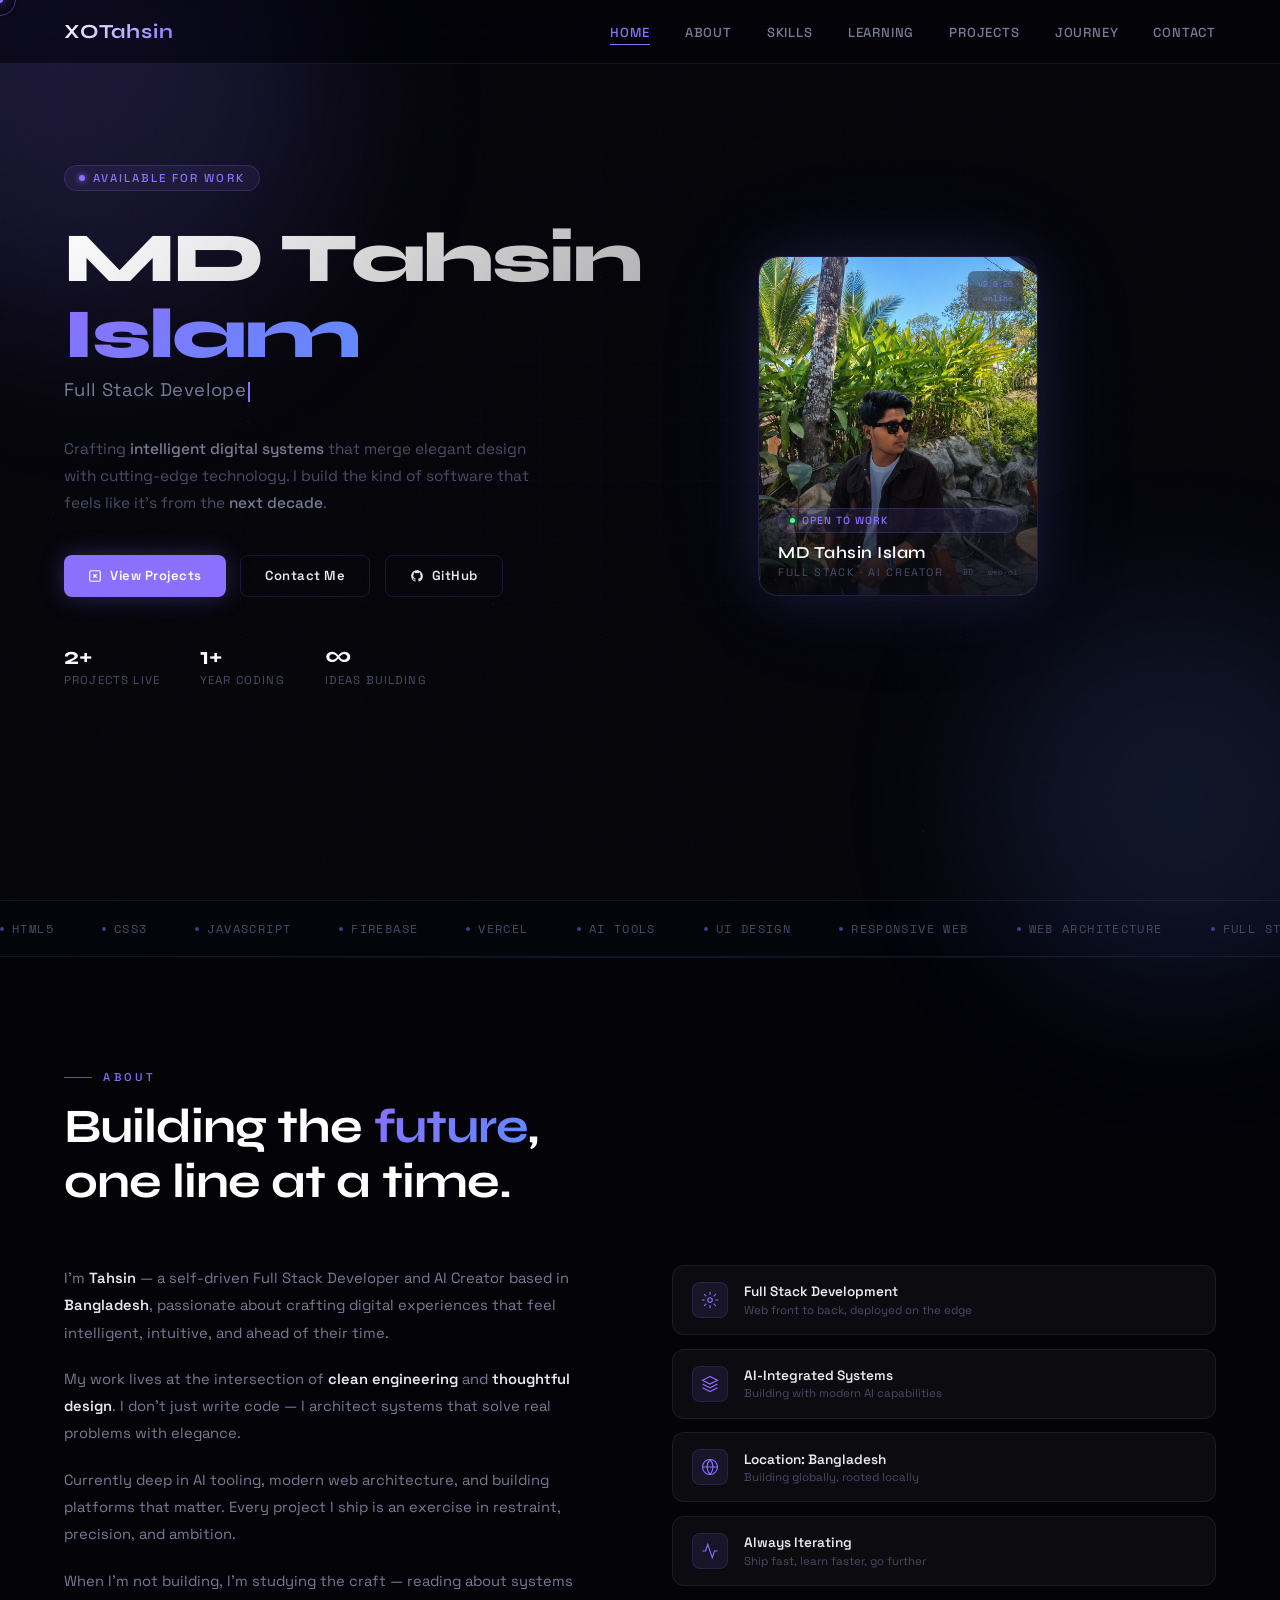
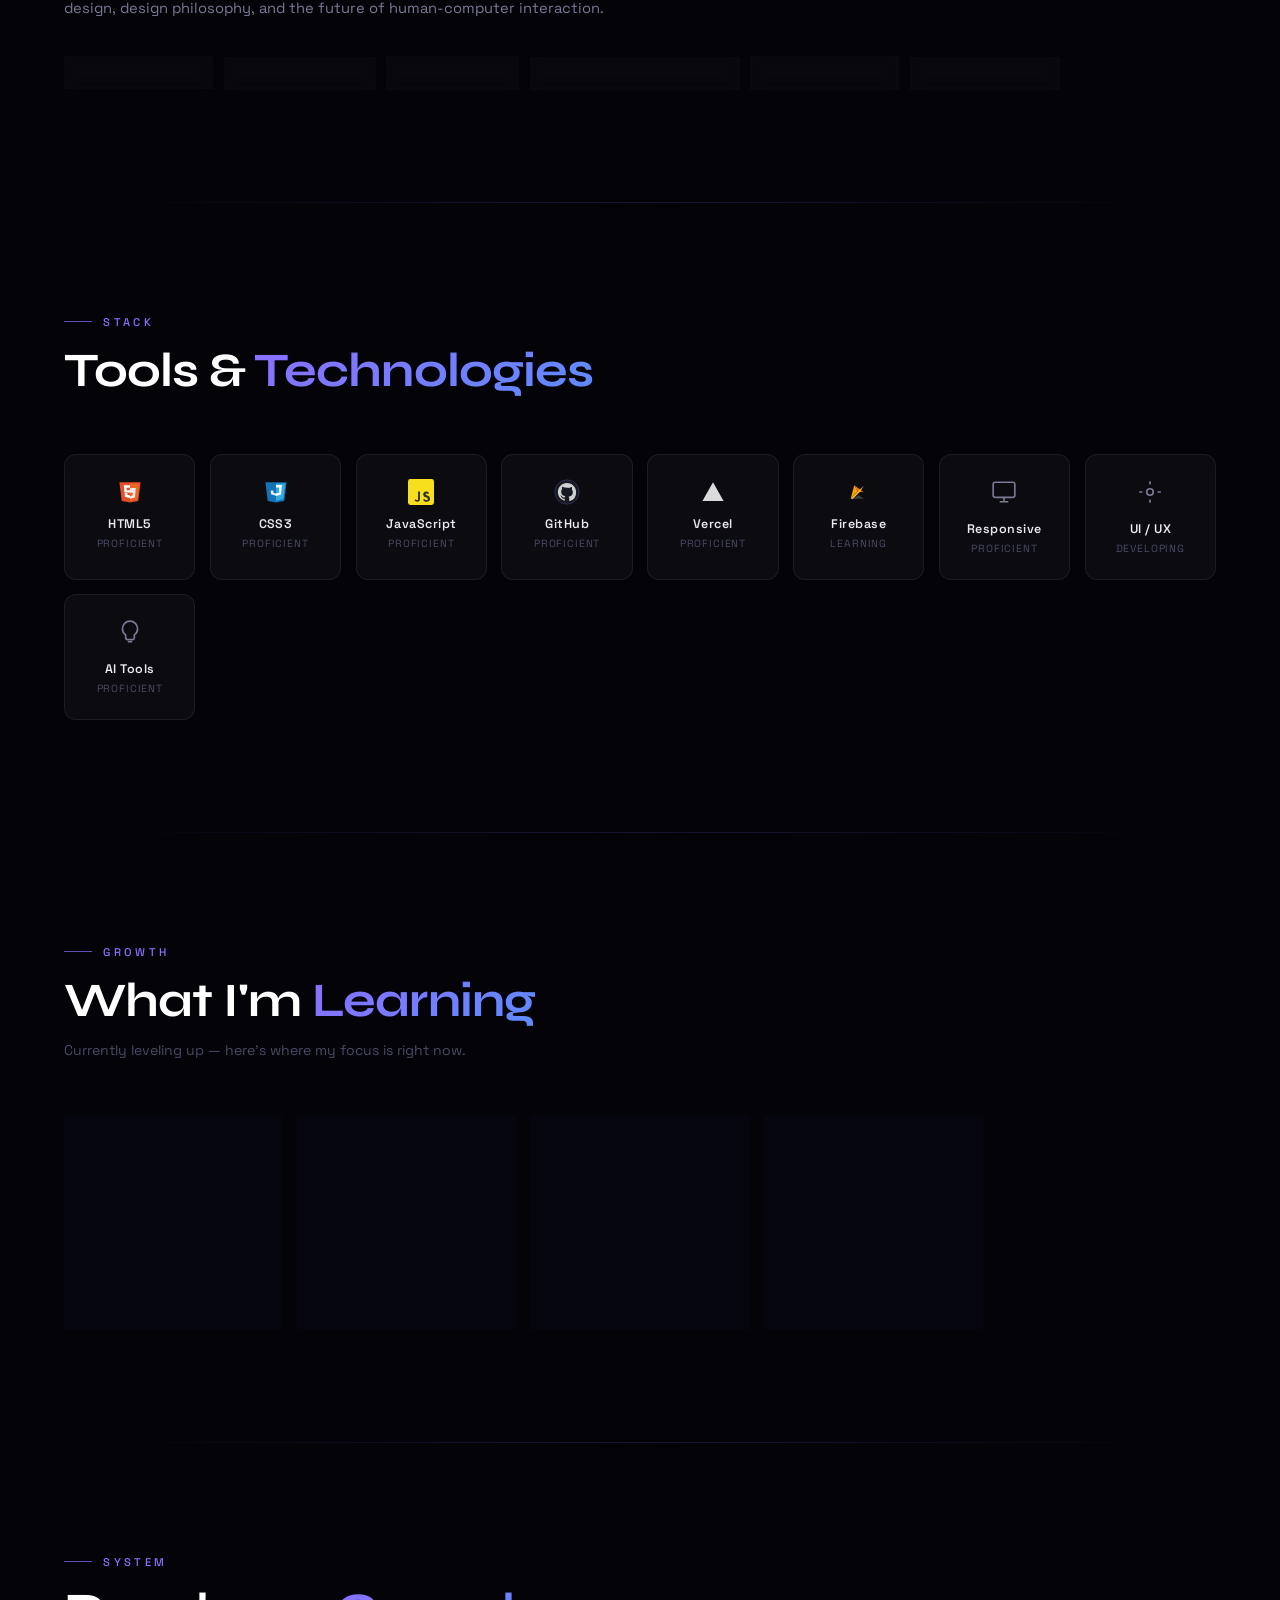
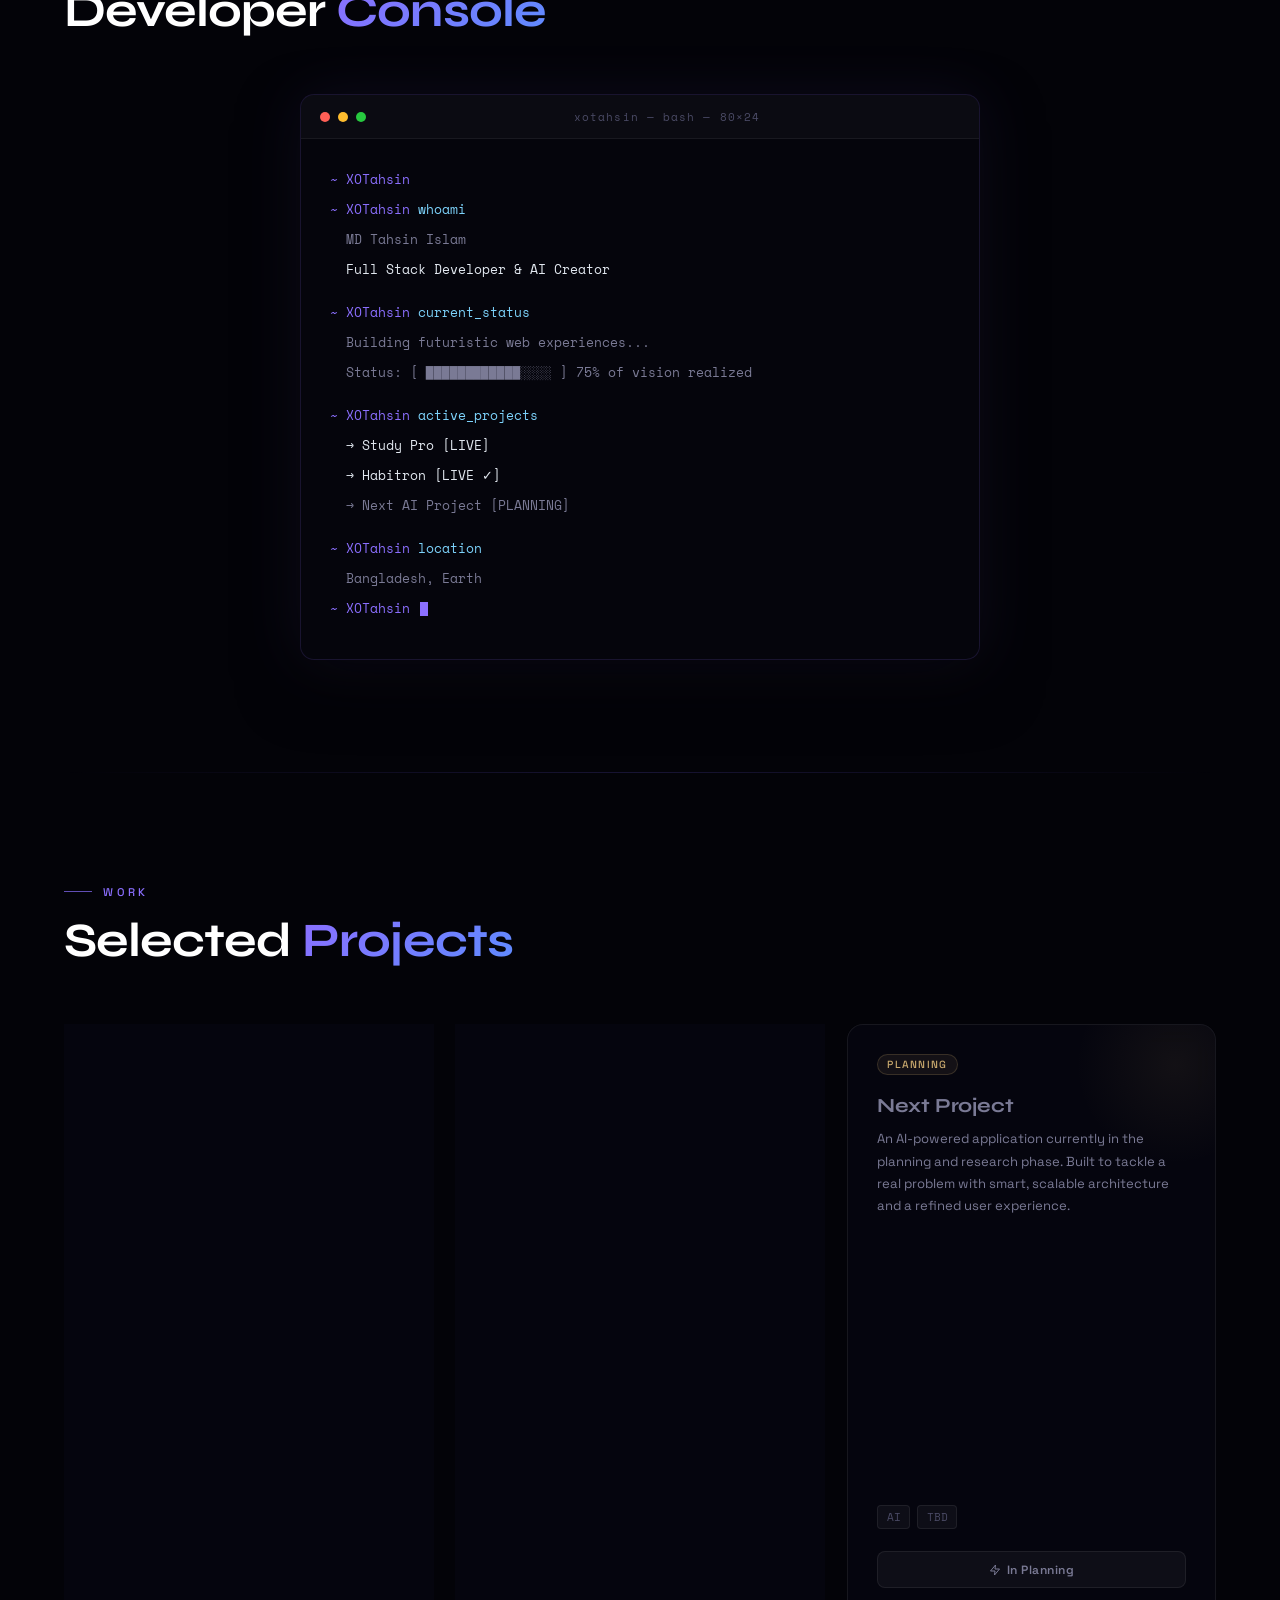
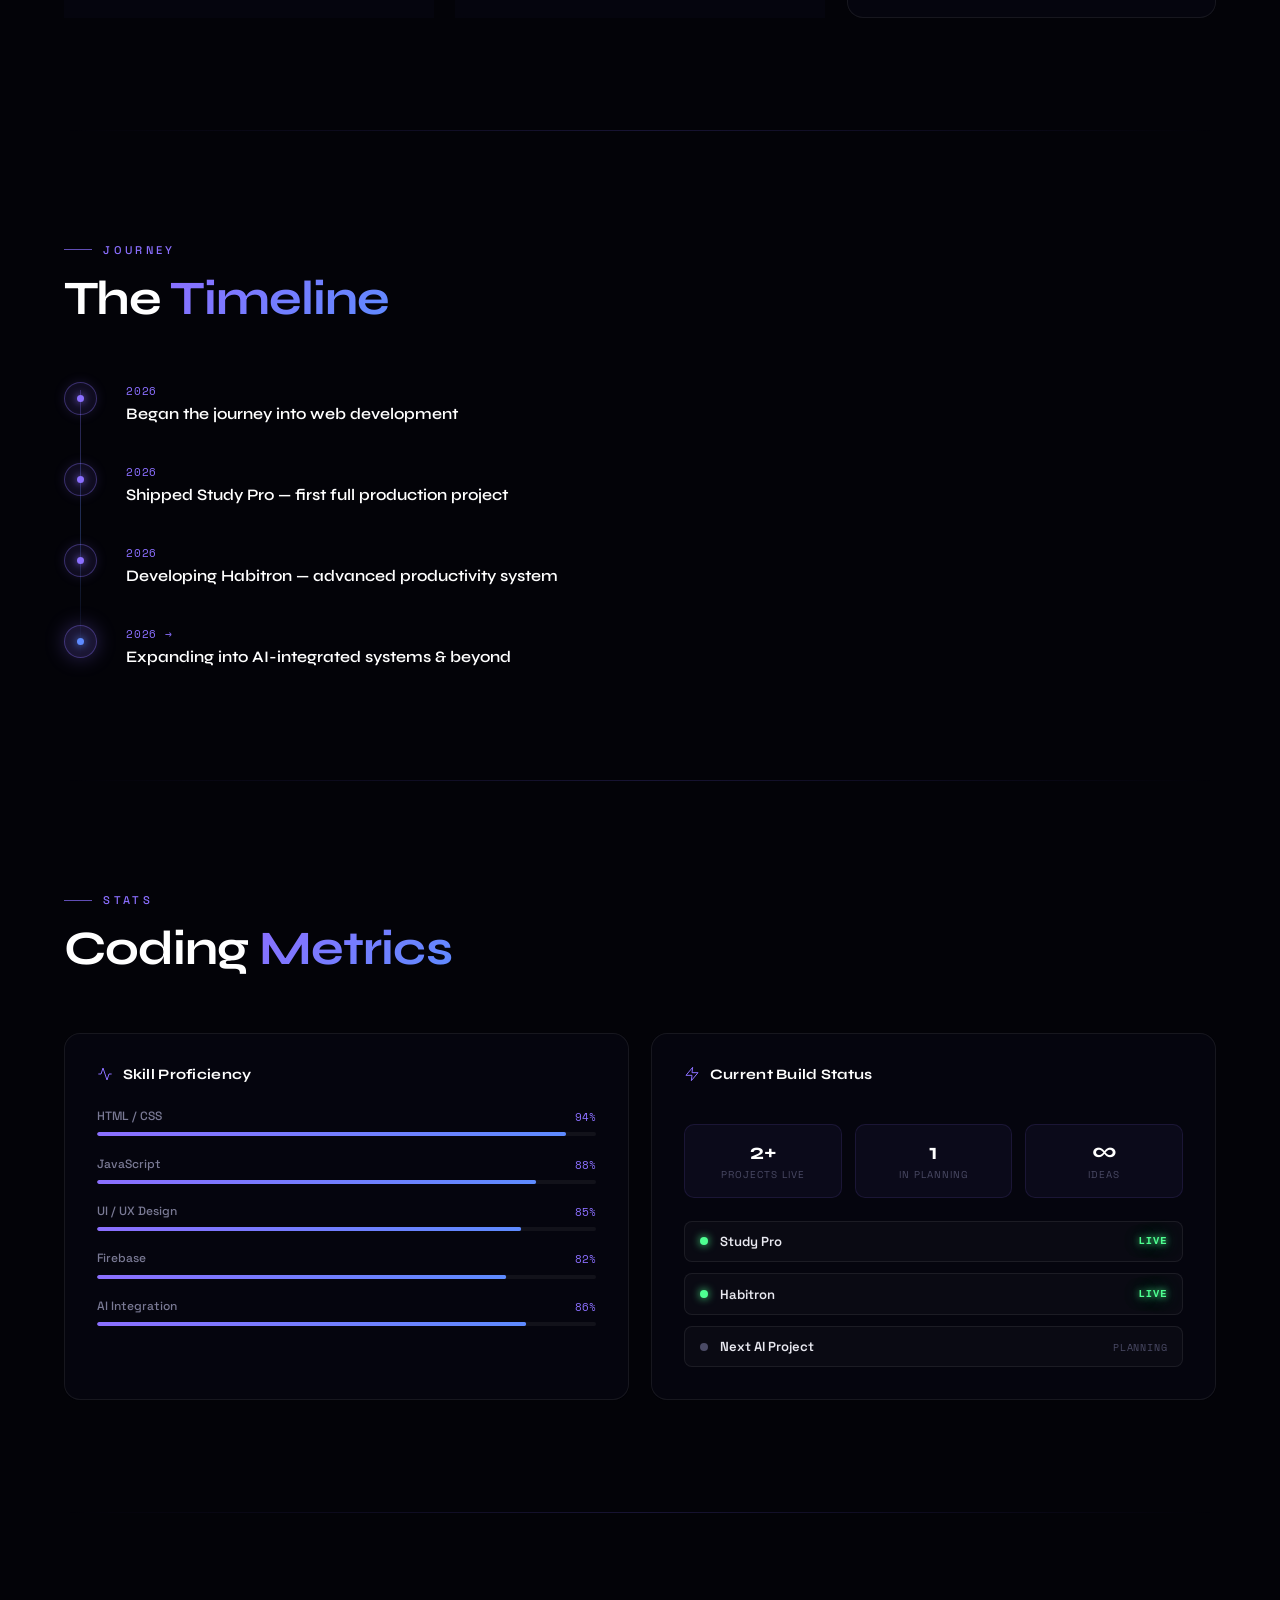
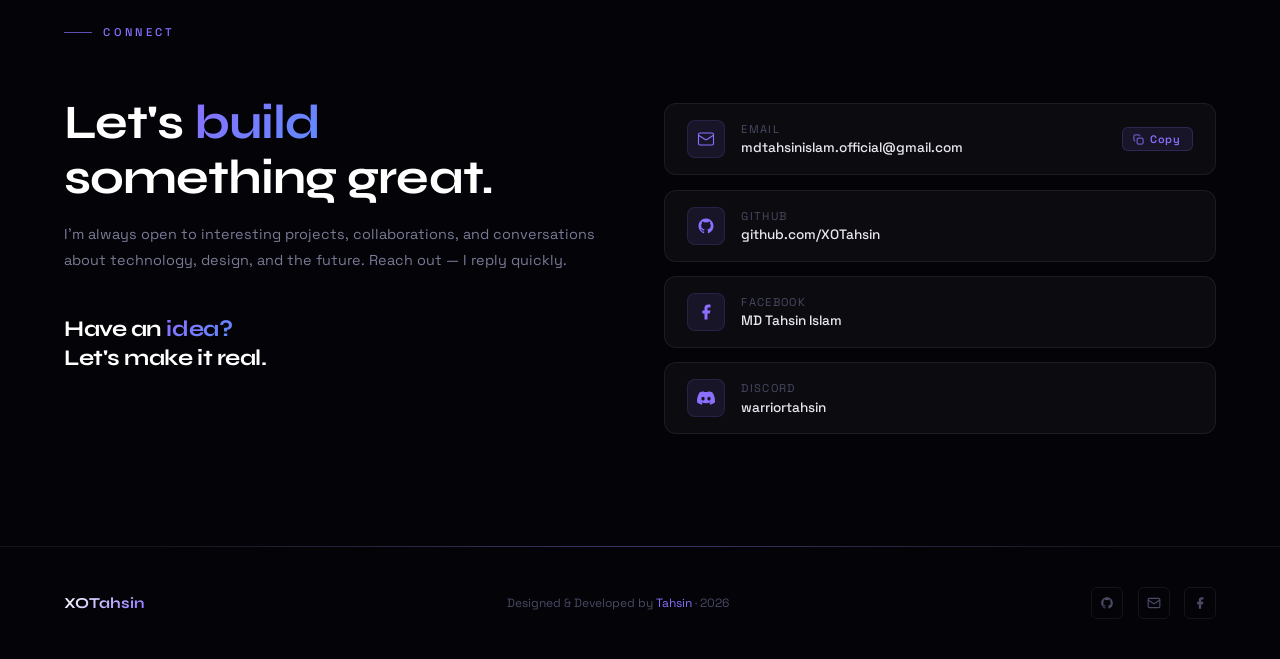
==== commit d3d43b28: "Improve portfolio design and responsiveness Updated the portfolio interface, improved responsiveness" ====
--- a/index.html
+++ b/index.html
@@ -757,6 +757,68 @@
   border-radius: 4px;
   font-family: var(--font-mono);
 }
+/* Colored tech tags */
+.project-tech-html {
+  background: rgba(228,77,38,0.12);
+  border-color: rgba(228,77,38,0.35);
+  color: #e44d26;
+}
+.project-tech-css {
+  background: rgba(38,77,228,0.12);
+  border-color: rgba(38,77,228,0.35);
+  color: #4d9fec;
+}
+.project-tech-js {
+  background: rgba(247,223,30,0.1);
+  border-color: rgba(247,223,30,0.35);
+  color: #f7df1e;
+}
+.project-tech-vercel {
+  background: rgba(255,255,255,0.07);
+  border-color: rgba(255,255,255,0.3);
+  color: #ebebeb;
+}
+/* Full stack website premium badge */
+.project-fullstack-badge {
+  display: flex;
+  align-items: center;
+  gap: 0.5rem;
+  margin-top: 0.7rem;
+  margin-bottom: 1rem;
+  padding: 0.55rem 0.9rem;
+  border-radius: 10px;
+  background: linear-gradient(135deg, rgba(139,111,255,0.1) 0%, rgba(94,139,255,0.07) 50%, rgba(176,111,255,0.08) 100%);
+  border: 1px solid rgba(139,111,255,0.22);
+  position: relative;
+  overflow: hidden;
+}
+.project-fullstack-badge::before {
+  content: '';
+  position: absolute;
+  inset: 0;
+  background: linear-gradient(90deg, transparent, rgba(139,111,255,0.06), transparent);
+  animation: shimmerBadge 3s ease-in-out infinite;
+}
+@keyframes shimmerBadge {
+  0%,100% { opacity: 0; transform: translateX(-100%); }
+  50% { opacity: 1; transform: translateX(100%); }
+}
+.project-fullstack-icon {
+  font-size: 0.9rem;
+  position: relative; z-index: 1;
+}
+.project-fullstack-text {
+  font-family: var(--font-mono);
+  font-size: 0.7rem;
+  letter-spacing: 0.12em;
+  text-transform: uppercase;
+  font-weight: 600;
+  background: linear-gradient(135deg, var(--accent), var(--accent2), var(--accent3));
+  -webkit-background-clip: text;
+  -webkit-text-fill-color: transparent;
+  background-clip: text;
+  position: relative; z-index: 1;
+}
 .project-links {
   display: flex; gap: 0.7rem; margin-top: auto;
 }
@@ -1377,6 +1439,161 @@
   opacity: 1;
   transform: translateY(0);
 }
+
+/* ─── PROJECT LOGO IMAGES ────────────────────────────── */
+.project-logo-wrap {
+  width: 100%;
+  height: 160px;
+  border-radius: 12px;
+  overflow: hidden;
+  margin-bottom: 1.2rem;
+  position: relative;
+  background: transparent;
+  display: flex;
+  align-items: center;
+  justify-content: center;
+}
+.project-logo-wrap::before {
+  content: '';
+  position: absolute; inset: 0;
+  background: linear-gradient(145deg, rgba(139,111,255,0.07) 0%, transparent 60%, rgba(94,139,255,0.05) 100%);
+  border-radius: 12px;
+  pointer-events: none;
+  z-index: 1;
+}
+.project-logo-img {
+  width: 96px;
+  height: 96px;
+  object-fit: cover;
+  object-position: center;
+  border-radius: 22px;
+  position: relative;
+  z-index: 2;
+  transition: transform 0.35s cubic-bezier(0.23,1,0.32,1), filter 0.35s ease;
+  filter: drop-shadow(0 0 18px rgba(139,111,255,0.45)) drop-shadow(0 4px 16px rgba(0,0,0,0.5));
+  overflow: hidden;
+}
+.project-card:hover .project-logo-img {
+  transform: scale(1.08) translateY(-3px);
+  filter: drop-shadow(0 0 28px rgba(139,111,255,0.55)) drop-shadow(0 8px 24px rgba(0,0,0,0.5));
+}
+.project-logo-bg {
+  position: absolute; inset: 0;
+  border-radius: 12px;
+  opacity: 0.55;
+  transition: opacity 0.3s;
+}
+.project-card:hover .project-logo-bg { opacity: 0.85; }
+
+/* Habitron logo bg — deep violet glow */
+.habitron-logo-bg {
+  background: radial-gradient(ellipse at 50% 55%, rgba(90,50,220,0.22) 0%, rgba(50,20,120,0.12) 50%, transparent 80%);
+}
+/* StudyPro logo bg — lilac glow */
+.studypro-logo-bg {
+  background: radial-gradient(ellipse at 50% 55%, rgba(160,100,255,0.2) 0%, rgba(100,60,200,0.1) 50%, transparent 80%);
+}
+
+/* Live Now badge */
+.badge-live {
+  background: rgba(78,255,145,0.1);
+  border: 1px solid rgba(78,255,145,0.28);
+  color: #4eff91;
+}
+.badge-live .badge-dot {
+  background: #4eff91;
+  box-shadow: 0 0 6px #4eff91;
+}
+/* ─── APK DOWNLOAD BUTTON ────────────────────────────── */
+.project-link-apk {
+  background: linear-gradient(135deg, #1a1a2e 0%, #16213e 50%, #0f3460 100%);
+  color: #4eff91;
+  border: 1px solid rgba(78,255,145,0.3);
+  box-shadow: 0 0 14px rgba(78,255,145,0.15), 0 4px 14px rgba(0,0,0,0.3);
+  position: relative;
+  overflow: hidden;
+  gap: 0.45rem;
+}
+.project-link-apk::before {
+  content: '';
+  position: absolute;
+  top: 0; left: -100%; width: 60%; height: 100%;
+  background: linear-gradient(90deg, transparent, rgba(78,255,145,0.12), transparent);
+  transition: left 0.5s ease;
+}
+.project-link-apk:hover::before { left: 150%; }
+.project-link-apk:hover {
+  border-color: rgba(78,255,145,0.6);
+  box-shadow: 0 0 22px rgba(78,255,145,0.3), 0 6px 20px rgba(0,0,0,0.35);
+  color: #4eff91;
+  transform: translateY(-2px);
+}
+.project-link-apk-soon {
+  background: rgba(255,255,255,0.03);
+  color: var(--text-dim);
+  border: 1px solid rgba(255,255,255,0.07);
+  gap: 0.45rem;
+  cursor: default !important;
+  font-style: italic;
+  opacity: 0.65;
+}
+.apk-robot-icon {
+  font-size: 0.85rem;
+  line-height: 1;
+  flex-shrink: 0;
+}
+
+/* ─── GLOWING LIVE STATUS TEXT ───────────────────────── */
+.build-item-status-live {
+  font-family: var(--font-mono);
+  font-size: 0.65rem;
+  font-weight: 700;
+  letter-spacing: 0.1em;
+  color: #4eff91;
+  text-shadow:
+    0 0 6px rgba(78,255,145,0.9),
+    0 0 14px rgba(78,255,145,0.6),
+    0 0 26px rgba(78,255,145,0.35);
+  animation: liveGlow 2s ease-in-out infinite;
+}
+@keyframes liveGlow {
+  0%,100% {
+    text-shadow:
+      0 0 6px rgba(78,255,145,0.9),
+      0 0 14px rgba(78,255,145,0.6),
+      0 0 26px rgba(78,255,145,0.35);
+    opacity: 1;
+  }
+  50% {
+    text-shadow:
+      0 0 10px rgba(78,255,145,1),
+      0 0 22px rgba(78,255,145,0.8),
+      0 0 40px rgba(78,255,145,0.5);
+    opacity: 0.85;
+  }
+}
+
+/* ─── VIEW PROJECT BUTTON (premium) ──────────────────── */
+.project-link-primary-glow {
+  background: linear-gradient(135deg, var(--accent) 0%, var(--accent2) 100%);
+  color: #fff;
+  box-shadow: 0 0 18px rgba(139,111,255,0.3), 0 4px 14px rgba(0,0,0,0.25);
+  position: relative;
+  overflow: hidden;
+}
+.project-link-primary-glow::before {
+  content: '';
+  position: absolute;
+  top: 0; left: -100%; width: 60%; height: 100%;
+  background: linear-gradient(90deg, transparent, rgba(255,255,255,0.18), transparent);
+  transition: left 0.5s ease;
+}
+.project-link-primary-glow:hover::before { left: 150%; }
+.project-link-primary-glow:hover {
+  box-shadow: 0 0 32px rgba(139,111,255,0.55), 0 6px 22px rgba(0,0,0,0.35);
+  transform: translateY(-2px);
+}
+
 </style>
 </head>
 <body>
@@ -1768,21 +1985,42 @@
     <!-- Study Pro -->
     <div class="project-card reveal reveal-delay-1">
       <div class="project-card-glow"></div>
-      <div class="project-tag">Live · Production</div>
+      <!-- StudyPro Logo -->
+      <div class="project-logo-wrap">
+        <div class="project-logo-bg studypro-logo-bg"></div>
+        <img
+          src="[data-uri]"
+          alt="StudyPro Logo"
+          class="project-logo-img"
+          draggable="false"
+        />
+      </div>
+      <div class="project-tag" style="background:rgba(78,255,145,0.08);border-color:rgba(78,255,145,0.25);color:#4eff91;">
+        <span style="width:5px;height:5px;border-radius:50%;background:#4eff91;box-shadow:0 0 6px #4eff91;animation:pulse 2s infinite;display:inline-block;margin-right:0.35rem;"></span>
+        Live Now
+      </div>
       <div class="project-title">Study Pro</div>
       <div class="project-desc">
         A modern student productivity and educational platform focused on futuristic learning experiences, smart organization tools, and a clean interface built for the next generation of learners.
       </div>
       <div class="project-techs">
-        <span class="project-tech">HTML</span>
-        <span class="project-tech">CSS</span>
-        <span class="project-tech">JavaScript</span>
-        <span class="project-tech">Vercel</span>
+        <span class="project-tech project-tech-html">HTML</span>
+        <span class="project-tech project-tech-css">CSS</span>
+        <span class="project-tech project-tech-js">JavaScript</span>
+        <span class="project-tech project-tech-vercel">Vercel</span>
+      </div>
+      <div class="project-fullstack-badge">
+        <span class="project-fullstack-icon">⚡</span>
+        <span class="project-fullstack-text">Full Stack Website</span>
       </div>
       <div class="project-links">
-        <a href="https://study-pro-ten.vercel.app" target="_blank" class="project-link project-link-primary">
+        <a href="https://study-pro-ten.vercel.app" target="_blank" class="project-link project-link-primary-glow" style="flex:2;">
           <svg width="12" height="12" viewBox="0 0 24 24" fill="none" stroke="currentColor" stroke-width="2"><path d="M18 13v6a2 2 0 0 1-2 2H5a2 2 0 0 1-2-2V8a2 2 0 0 1 2-2h6"/><polyline points="15 3 21 3 21 9"/><line x1="10" y1="14" x2="21" y2="3"/></svg>
           View Project
+        </a>
+        <a href="https://drive.google.com/uc?export=download&id=1JCUs8pwwy1TKiBX543KV1kopDMHB7nP6" target="_blank" class="project-link project-link-apk" title="Download APK">
+          <span class="apk-robot-icon">🤖</span>
+          APK
         </a>
         <a href="https://github.com/XOTahsin" target="_blank" class="project-link project-link-secondary">
           <svg width="12" height="12" viewBox="0 0 24 24" fill="currentColor"><path d="M12 2C6.477 2 2 6.484 2 12.017c0 4.425 2.865 8.18 6.839 9.504.5.092.682-.217.682-.483 0-.237-.008-.868-.013-1.703-2.782.605-3.369-1.343-3.369-1.343-.454-1.158-1.11-1.466-1.11-1.466-.908-.62.069-.608.069-.608 1.003.07 1.531 1.032 1.531 1.032.892 1.53 2.341 1.088 2.91.832.092-.647.35-1.088.636-1.338-2.22-.253-4.555-1.113-4.555-4.951 0-1.093.39-1.988 1.029-2.688-.103-.253-.446-1.272.098-2.65 0 0 .84-.27 2.75 1.026A9.564 9.564 0 0 1 12 6.844a9.59 9.59 0 0 1 2.504.337c1.909-1.296 2.747-1.027 2.747-1.027.546 1.379.202 2.398.1 2.651.64.7 1.028 1.595 1.028 2.688 0 3.848-2.339 4.695-4.566 4.943.359.309.678.92.678 1.855 0 1.338-.012 2.419-.012 2.747 0 .268.18.58.688.482A10.02 10.02 0 0 0 22 12.017C22 6.484 17.522 2 12 2z"/></svg>
@@ -1793,21 +2031,43 @@
 
     <!-- Habitron -->
     <div class="project-card reveal reveal-delay-2">
-      <div class="project-card-glow" style="background:radial-gradient(circle, rgba(94,139,255,0.1) 0%, transparent 70%);"></div>
-      <div class="project-tag" style="background:rgba(94,139,255,0.1);border-color:rgba(94,139,255,0.2);color:var(--accent2);">In Development</div>
+      <div class="project-card-glow" style="background:radial-gradient(circle, rgba(94,139,255,0.12) 0%, transparent 70%);"></div>
+      <!-- Habitron Logo -->
+      <div class="project-logo-wrap">
+        <div class="project-logo-bg habitron-logo-bg"></div>
+        <img
+          src="[data-uri]"
+          alt="Habitron Logo"
+          class="project-logo-img"
+          draggable="false"
+        />
+      </div>
+      <div class="project-tag" style="background:rgba(78,255,145,0.08);border-color:rgba(78,255,145,0.25);color:#4eff91;">
+        <span style="width:5px;height:5px;border-radius:50%;background:#4eff91;box-shadow:0 0 6px #4eff91;animation:pulse 2s infinite;display:inline-block;margin-right:0.35rem;"></span>
+        Live Now
+      </div>
       <div class="project-title">Habitron</div>
       <div class="project-desc">
         An advanced futuristic productivity and habit management system built around smart tracking, behavioral insights, and a seamless UI designed to help you operate at your best, every single day.
       </div>
       <div class="project-techs">
-        <span class="project-tech">JavaScript</span>
-        <span class="project-tech">Firebase</span>
-        <span class="project-tech">CSS</span>
+        <span class="project-tech project-tech-html">HTML</span>
+        <span class="project-tech project-tech-css">CSS</span>
+        <span class="project-tech project-tech-js">JavaScript</span>
+        <span class="project-tech project-tech-vercel">Vercel</span>
+      </div>
+      <div class="project-fullstack-badge">
+        <span class="project-fullstack-icon">⚡</span>
+        <span class="project-fullstack-text">Full Stack Website</span>
       </div>
       <div class="project-links">
-        <div class="project-link project-link-secondary" style="cursor:default;opacity:0.5;flex:2;">
-          <svg width="12" height="12" viewBox="0 0 24 24" fill="none" stroke="currentColor" stroke-width="2"><circle cx="12" cy="12" r="10"/><polyline points="12 6 12 12 16 14"/></svg>
-          Coming Soon
+        <a href="https://habitron-ten.vercel.app/" target="_blank" class="project-link project-link-primary-glow" style="flex:2;">
+          <svg width="12" height="12" viewBox="0 0 24 24" fill="none" stroke="currentColor" stroke-width="2"><path d="M18 13v6a2 2 0 0 1-2 2H5a2 2 0 0 1-2-2V8a2 2 0 0 1 2-2h6"/><polyline points="15 3 21 3 21 9"/><line x1="10" y1="14" x2="21" y2="3"/></svg>
+          View Project
+        </a>
+        <div class="project-link project-link-apk-soon" title="APK Coming Soon">
+          <span class="apk-robot-icon">🤖</span>
+          Soon
         </div>
         <a href="https://github.com/XOTahsin" target="_blank" class="project-link project-link-secondary">
           <svg width="12" height="12" viewBox="0 0 24 24" fill="currentColor"><path d="M12 2C6.477 2 2 6.484 2 12.017c0 4.425 2.865 8.18 6.839 9.504.5.092.682-.217.682-.483 0-.237-.008-.868-.013-1.703-2.782.605-3.369-1.343-3.369-1.343-.454-1.158-1.11-1.466-1.11-1.466-.908-.62.069-.608.069-.608 1.003.07 1.531 1.032 1.531 1.032.892 1.53 2.341 1.088 2.91.832.092-.647.35-1.088.636-1.338-2.22-.253-4.555-1.113-4.555-4.951 0-1.093.39-1.988 1.029-2.688-.103-.253-.446-1.272.098-2.65 0 0 .84-.27 2.75 1.026A9.564 9.564 0 0 1 12 6.844a9.59 9.59 0 0 1 2.504.337c1.909-1.296 2.747-1.027 2.747-1.027.546 1.379.202 2.398.1 2.651.64.7 1.028 1.595 1.028 2.688 0 3.848-2.339 4.695-4.566 4.943.359.309.678.92.678 1.855 0 1.338-.012 2.419-.012 2.747 0 .268.18.58.688.482A10.02 10.02 0 0 0 22 12.017C22 6.484 17.522 2 12 2z"/></svg>
@@ -1900,24 +2160,24 @@
       </div>
       <div id="skill-bars">
         <div class="skill-bar-row">
-          <div class="skill-bar-label"><span>HTML / CSS</span><span class="skill-bar-pct">90%</span></div>
-          <div class="skill-bar-track"><div class="skill-bar-fill" style="--w:0.90"></div></div>
+          <div class="skill-bar-label"><span>HTML / CSS</span><span class="skill-bar-pct">94%</span></div>
+          <div class="skill-bar-track"><div class="skill-bar-fill" style="--w:0.94"></div></div>
         </div>
         <div class="skill-bar-row">
-          <div class="skill-bar-label"><span>JavaScript</span><span class="skill-bar-pct">75%</span></div>
-          <div class="skill-bar-track"><div class="skill-bar-fill" style="--w:0.75"></div></div>
+          <div class="skill-bar-label"><span>JavaScript</span><span class="skill-bar-pct">88%</span></div>
+          <div class="skill-bar-track"><div class="skill-bar-fill" style="--w:0.88"></div></div>
         </div>
         <div class="skill-bar-row">
-          <div class="skill-bar-label"><span>UI / UX Design</span><span class="skill-bar-pct">70%</span></div>
-          <div class="skill-bar-track"><div class="skill-bar-fill" style="--w:0.70"></div></div>
+          <div class="skill-bar-label"><span>UI / UX Design</span><span class="skill-bar-pct">85%</span></div>
+          <div class="skill-bar-track"><div class="skill-bar-fill" style="--w:0.85"></div></div>
         </div>
         <div class="skill-bar-row">
-          <div class="skill-bar-label"><span>Firebase</span><span class="skill-bar-pct">55%</span></div>
-          <div class="skill-bar-track"><div class="skill-bar-fill" style="--w:0.55"></div></div>
+          <div class="skill-bar-label"><span>Firebase</span><span class="skill-bar-pct">82%</span></div>
+          <div class="skill-bar-track"><div class="skill-bar-fill" style="--w:0.82"></div></div>
         </div>
         <div class="skill-bar-row">
-          <div class="skill-bar-label"><span>AI Integration</span><span class="skill-bar-pct">65%</span></div>
-          <div class="skill-bar-track"><div class="skill-bar-fill" style="--w:0.65"></div></div>
+          <div class="skill-bar-label"><span>AI Integration</span><span class="skill-bar-pct">86%</span></div>
+          <div class="skill-bar-track"><div class="skill-bar-fill" style="--w:0.86"></div></div>
         </div>
       </div>
     </div>
@@ -1935,7 +2195,7 @@
         </div>
         <div class="focus-stat-box">
           <div class="focus-stat-box-num">1</div>
-          <div class="focus-stat-box-label">In Dev</div>
+          <div class="focus-stat-box-label">In Planning</div>
         </div>
         <div class="focus-stat-box">
           <div class="focus-stat-box-num">∞</div>
@@ -1946,12 +2206,12 @@
         <div class="build-item">
           <div class="build-dot build-dot-live"></div>
           <div class="build-item-name">Study Pro</div>
-          <div class="build-item-status">LIVE</div>
+          <div class="build-item-status build-item-status-live">LIVE</div>
         </div>
         <div class="build-item">
-          <div class="build-dot build-dot-dev"></div>
+          <div class="build-dot build-dot-live"></div>
           <div class="build-item-name">Habitron</div>
-          <div class="build-item-status">IN DEV</div>
+          <div class="build-item-status build-item-status-live">LIVE</div>
         </div>
         <div class="build-item">
           <div class="build-dot build-dot-plan"></div>
@@ -2227,7 +2487,7 @@
   { type: 'spacer' },
   { type: 'command', text: 'active_projects' },
   { type: 'output-hl', text: '→  Study Pro        [LIVE]' },
-  { type: 'output-hl', text: '→  Habitron         [IN DEV]' },
+  { type: 'output-hl', text: '→  Habitron         [LIVE ✓]' },
   { type: 'output', text: '→  Next AI Project  [PLANNING]' },
   { type: 'spacer' },
   { type: 'command', text: 'location' },
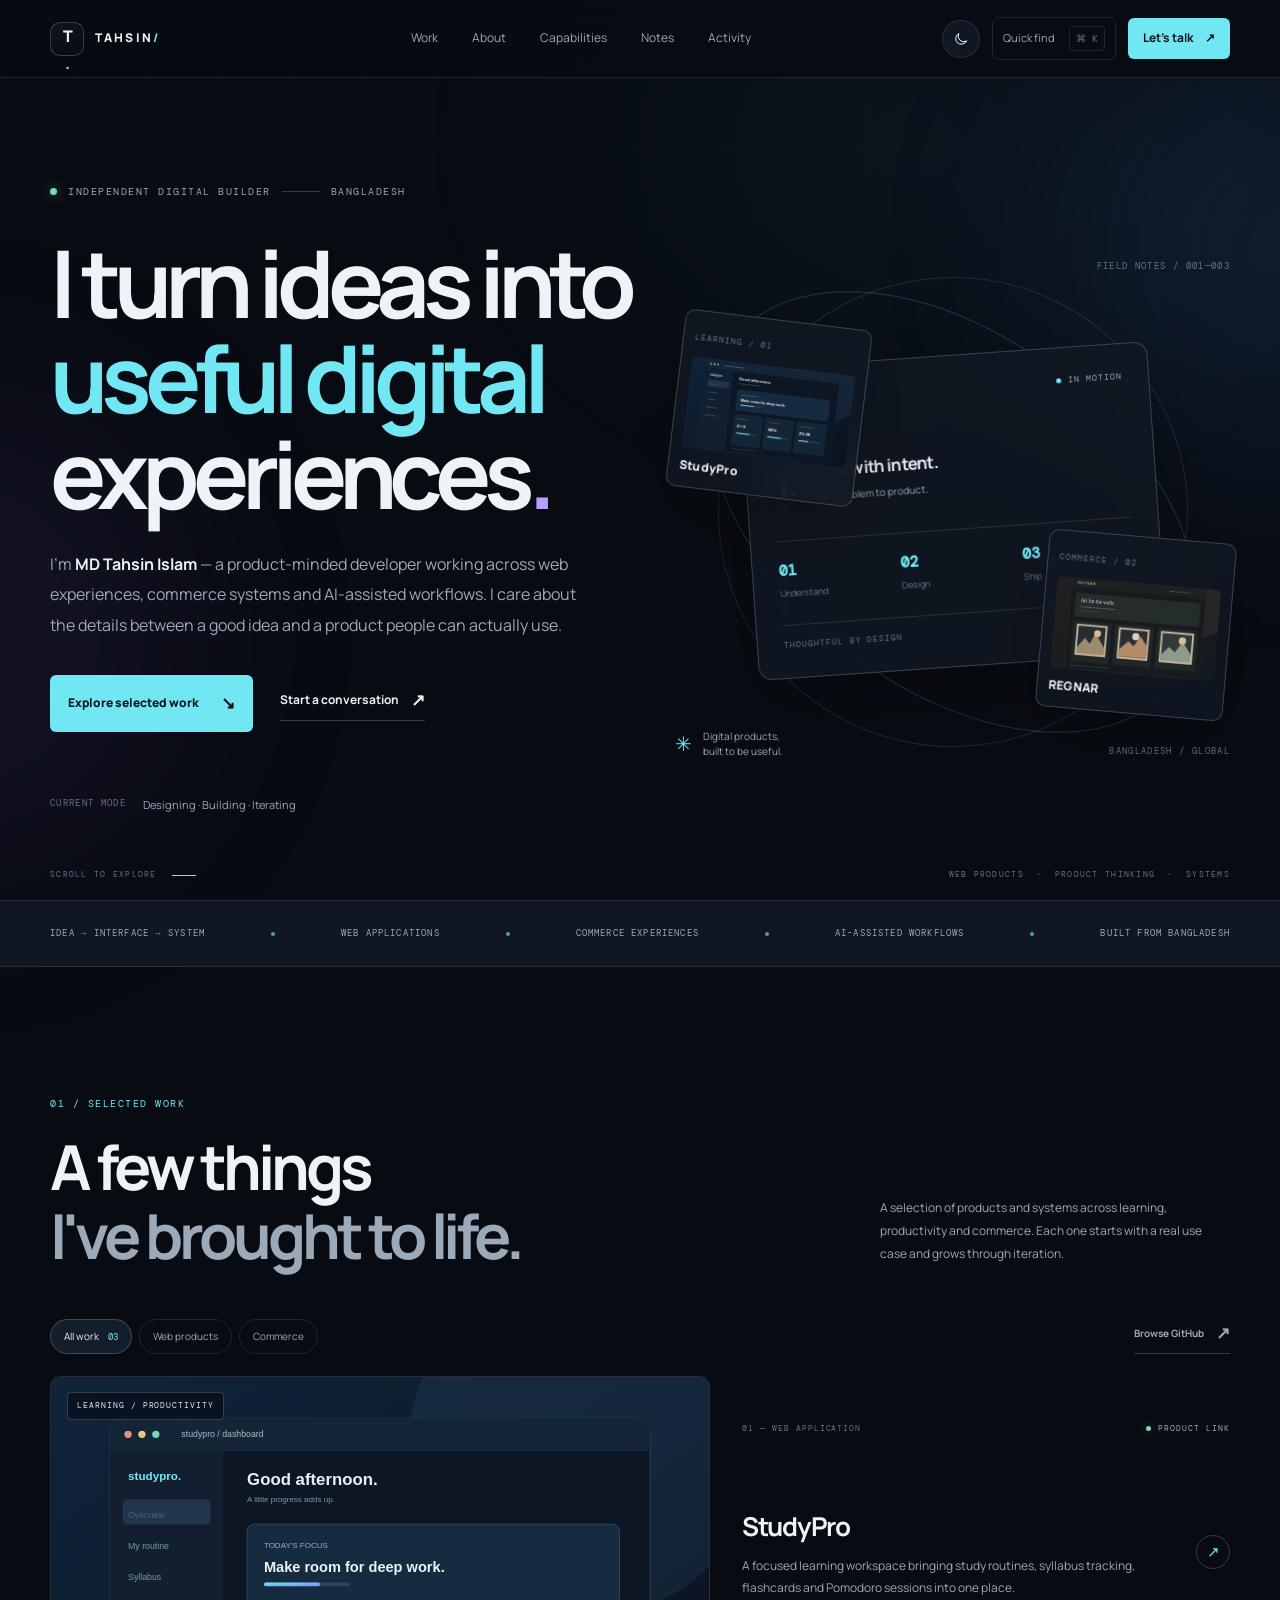
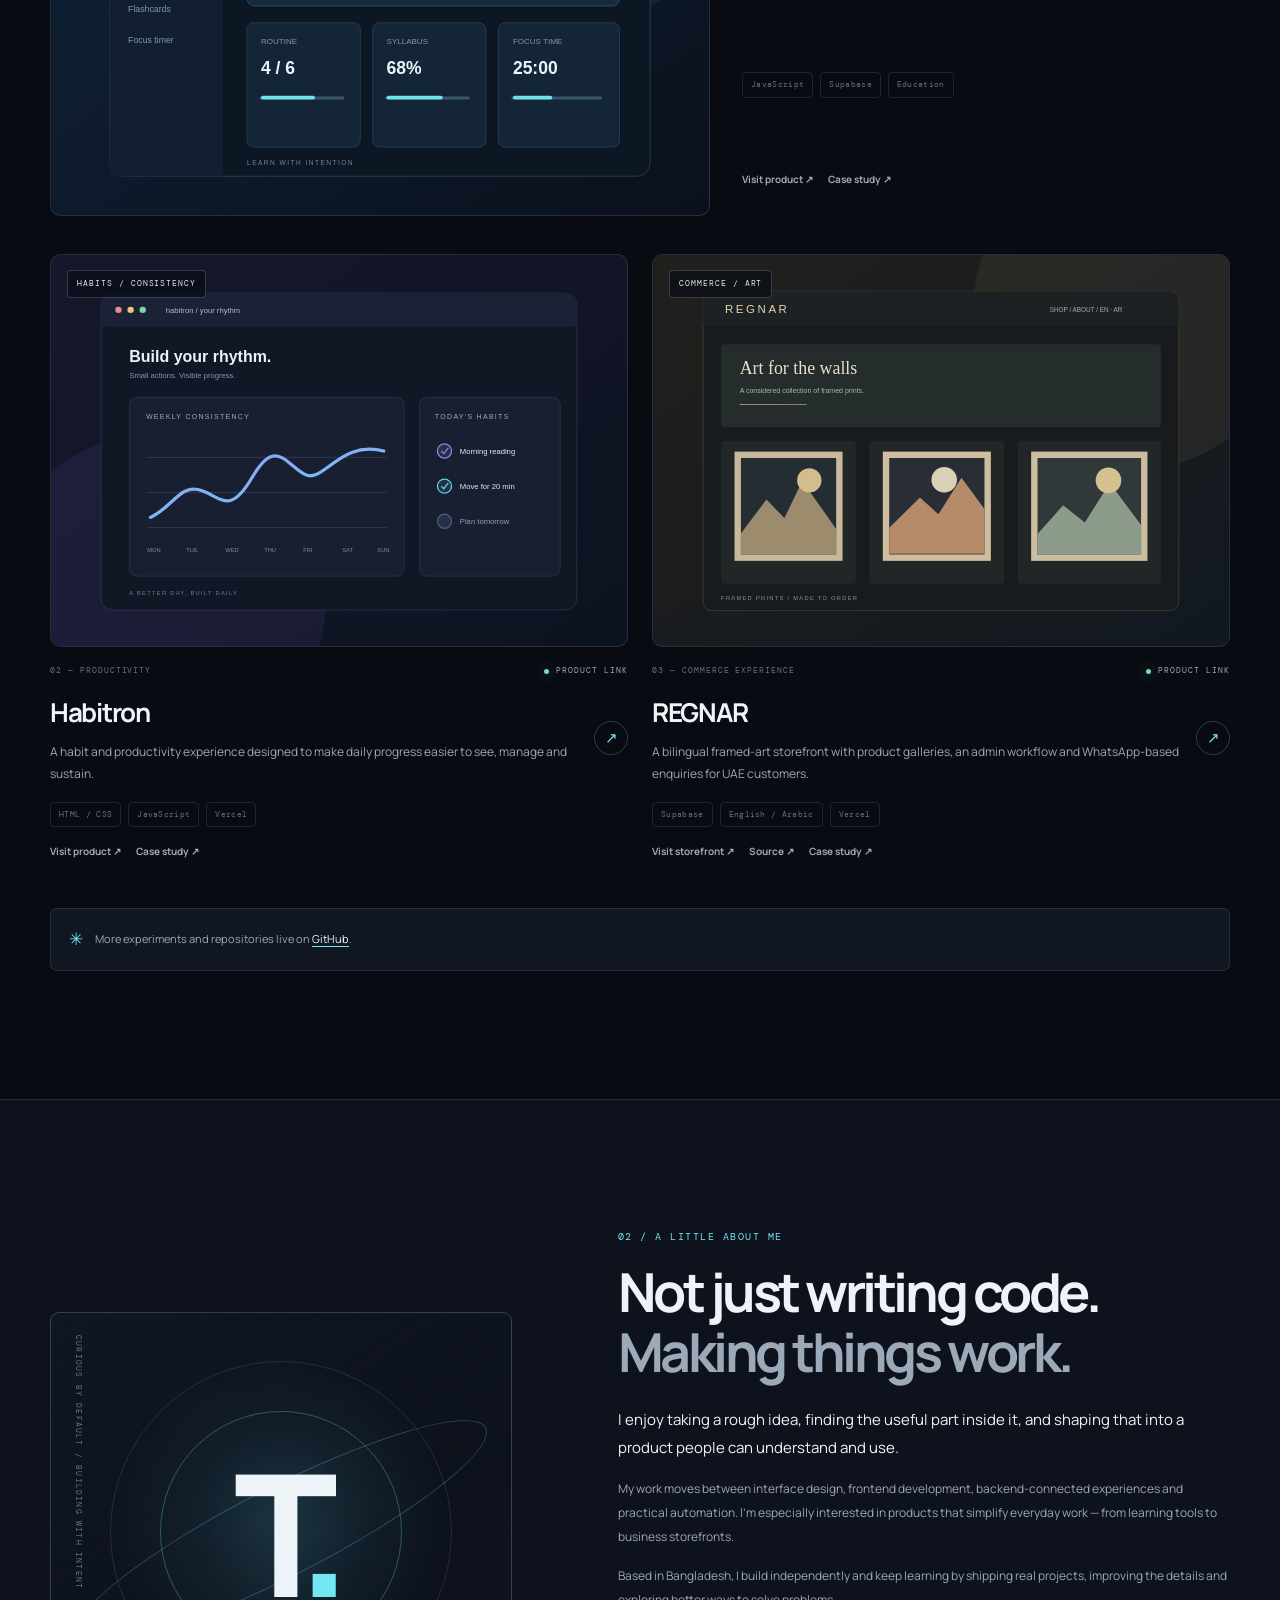
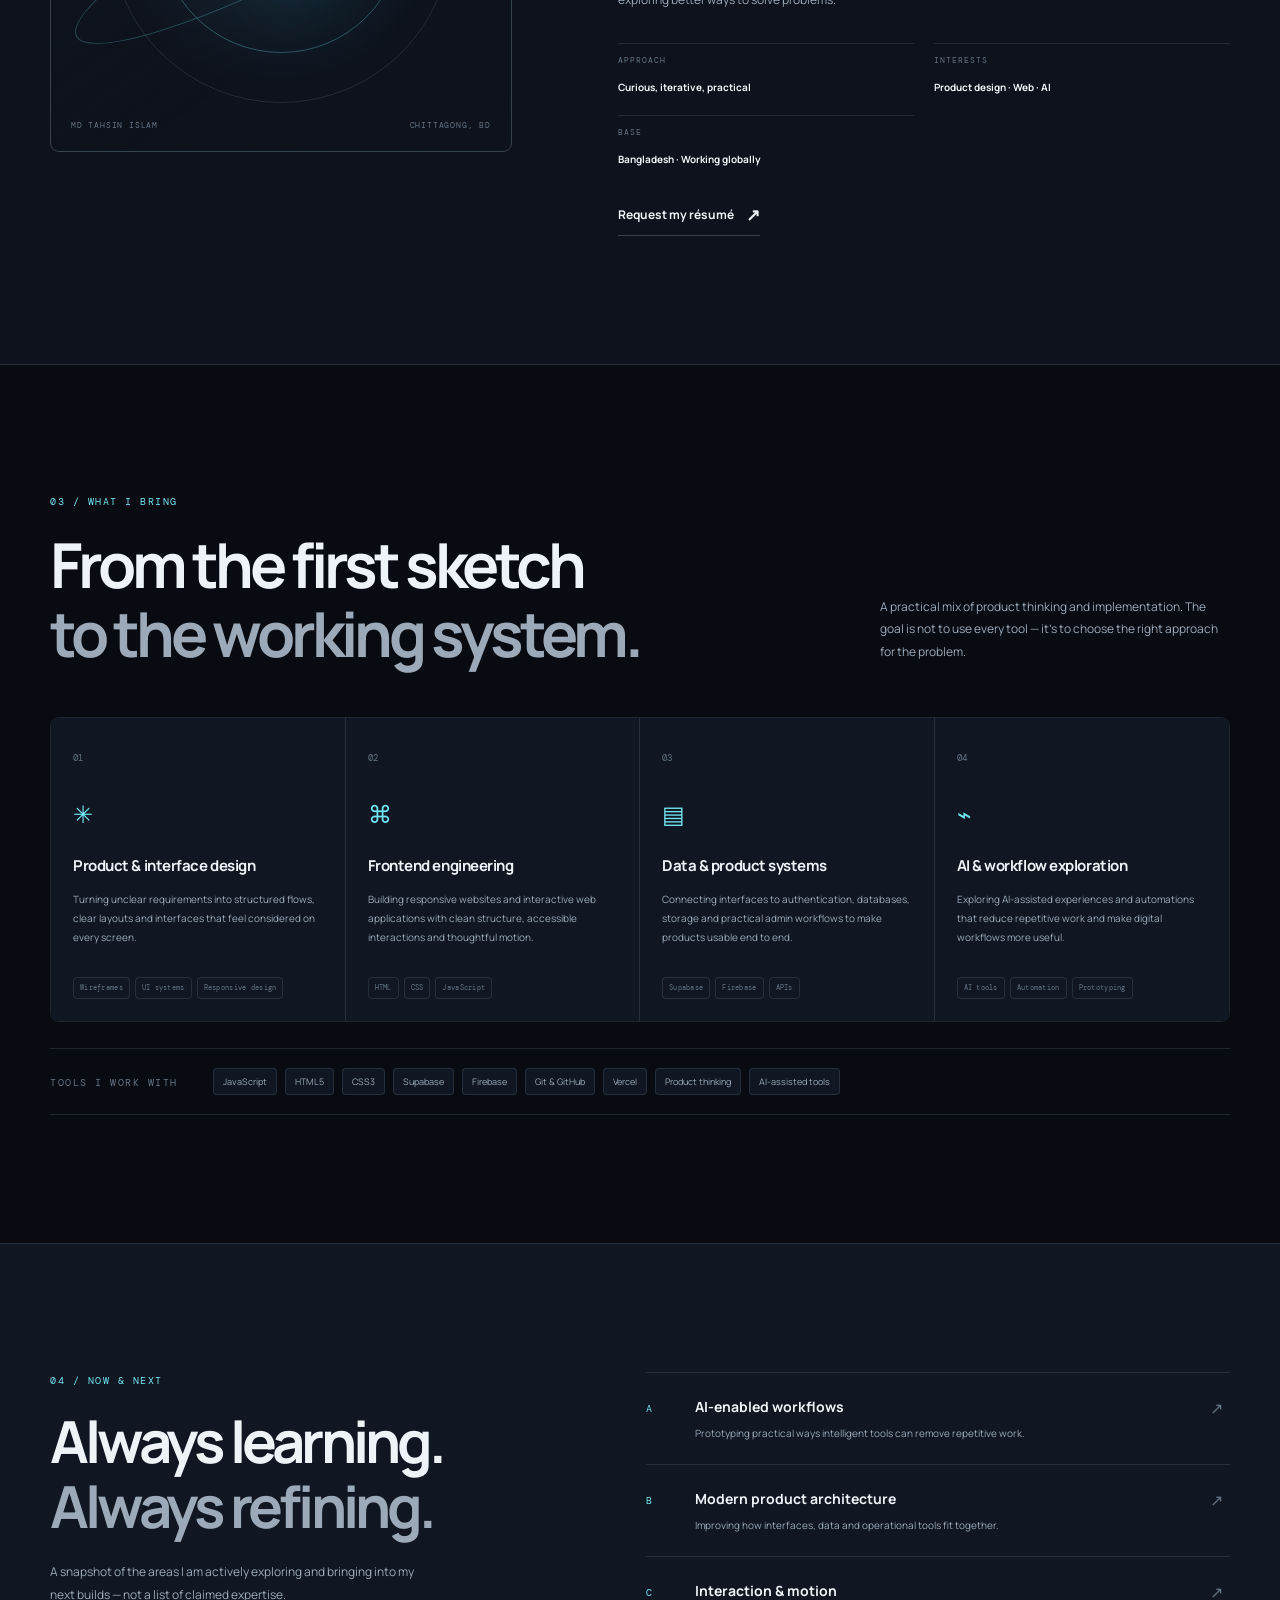
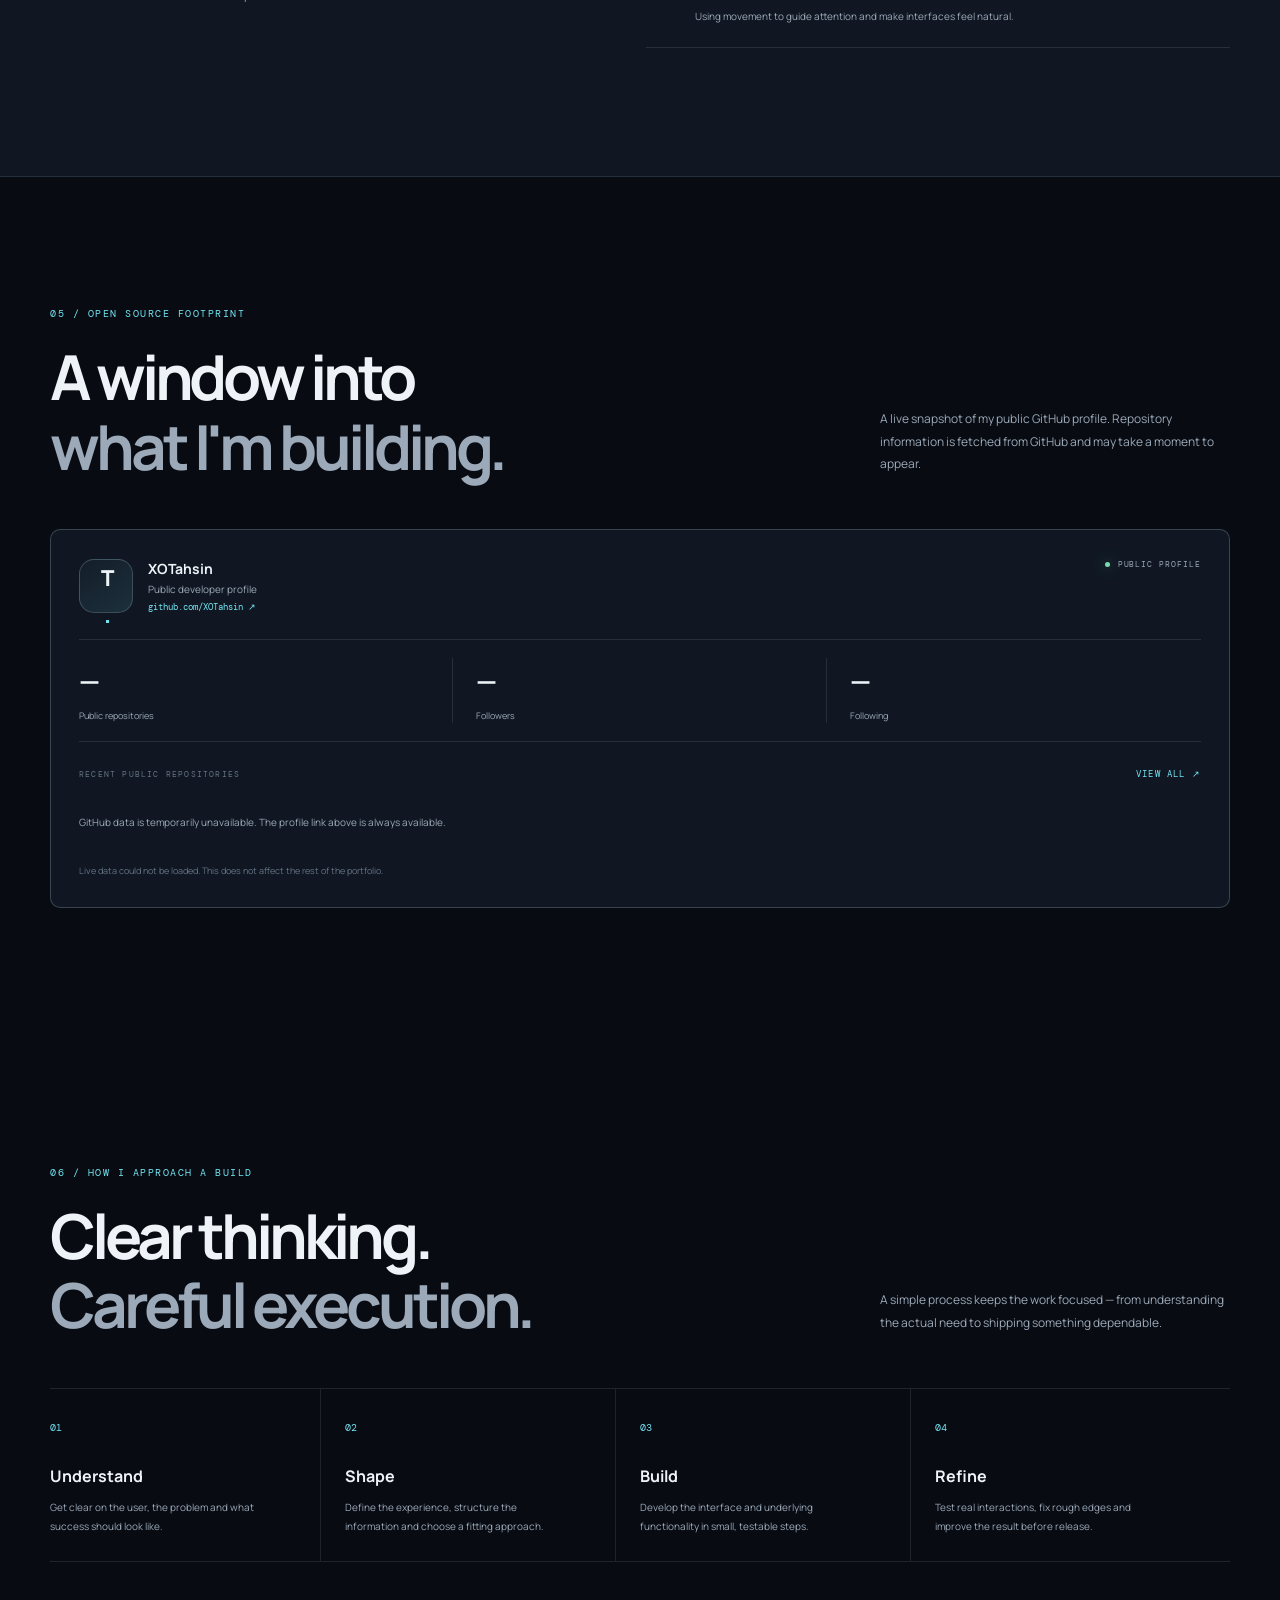
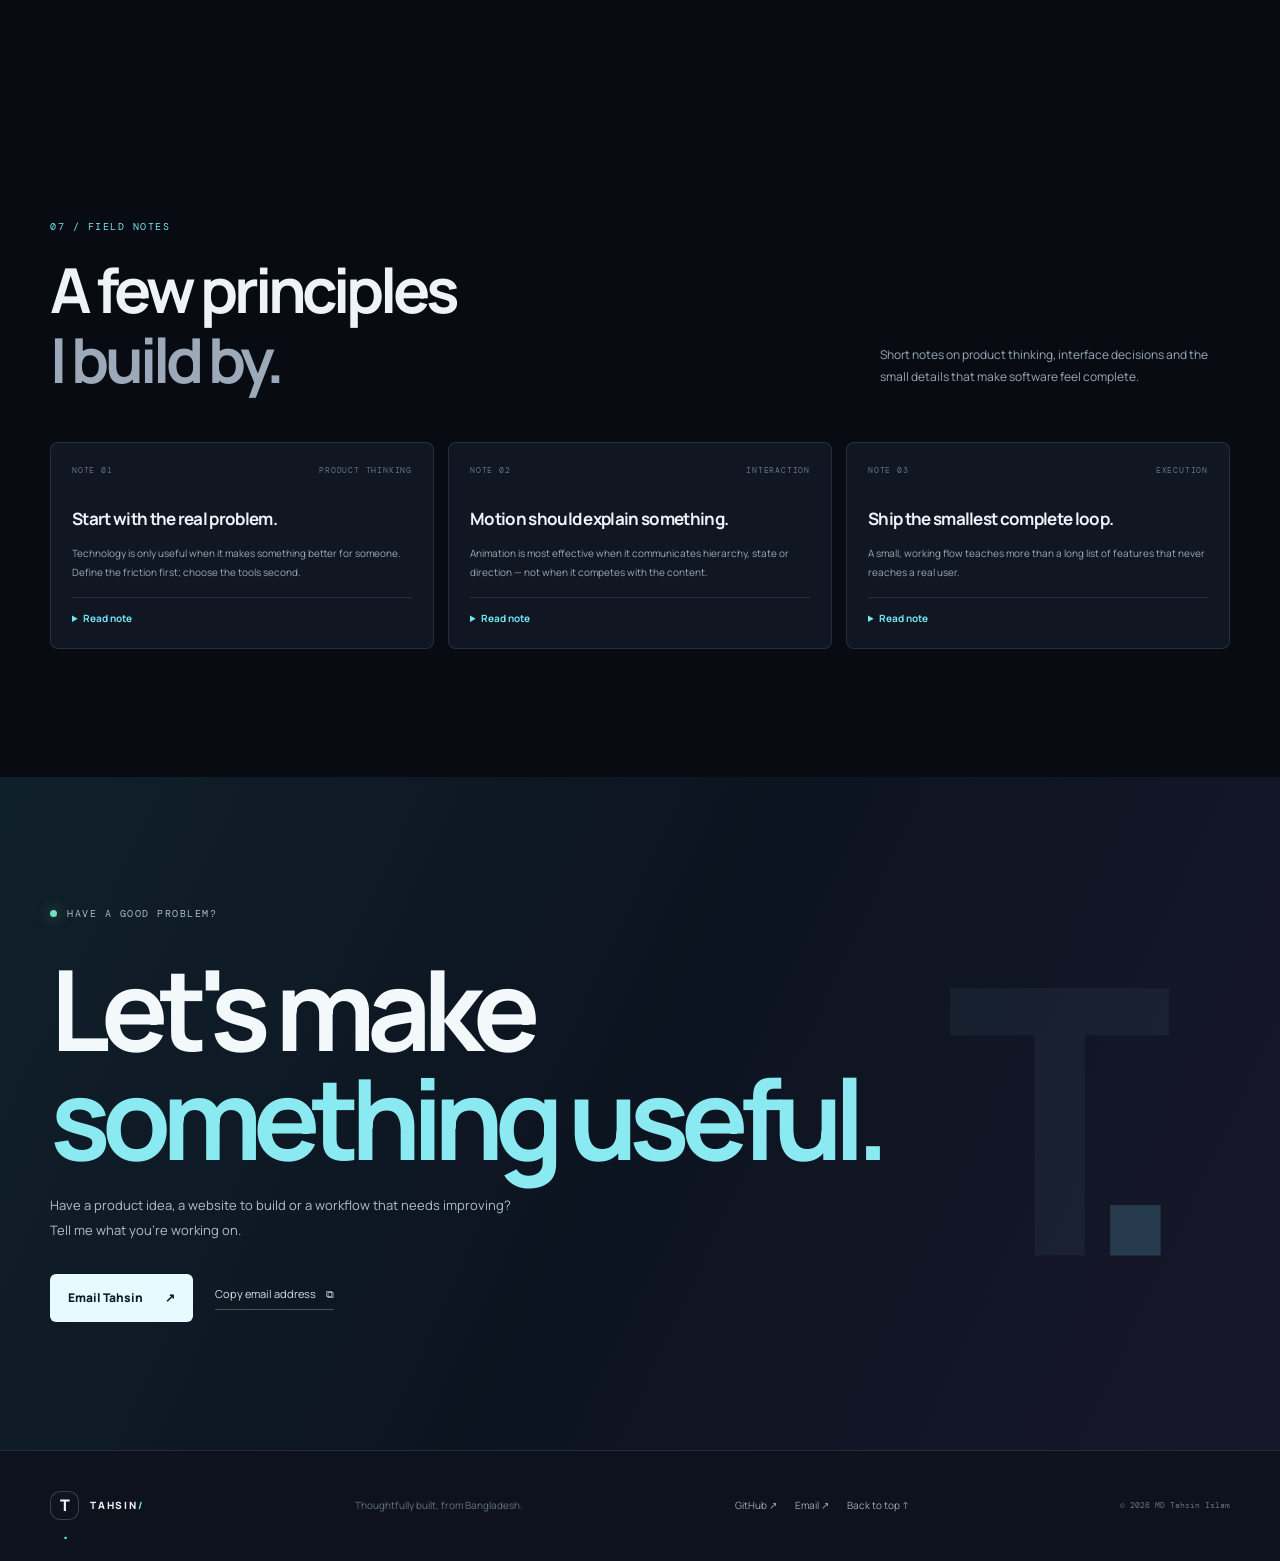
==== commit c79d2301: "Install XOTahsin Portfolio V2" ====
--- a/index.html
+++ b/index.html
@@ -1,2574 +1,155 @@
-<!DOCTYPE html>
-<html lang="en">
+<!doctype html>
+<html lang="en" data-theme="dark">
 <head>
-<meta charset="UTF-8" />
-<meta name="viewport" content="width=device-width, initial-scale=1.0" />
-<title>XOTahsin — MD Tahsin Islam · Full Stack Developer & AI Creator</title>
-<link rel="preconnect" href="https://fonts.googleapis.com" />
-<link rel="preconnect" href="https://fonts.gstatic.com" crossorigin />
-<link href="https://fonts.googleapis.com/css2?family=Space+Grotesk:wght@300;400;500;600;700&family=Space+Mono:wght@400;700&family=Syne:wght@400;500;600;700;800&display=swap" rel="stylesheet" />
-
-<style>
-/* ─── RESET & BASE ─────────────────────────────────── */
-*, *::before, *::after { margin: 0; padding: 0; box-sizing: border-box; }
-html { scroll-behavior: smooth; }
-body {
-  font-family: 'Space Grotesk', sans-serif;
-  background: #030308;
-  color: #e8e8f0;
-  overflow-x: hidden;
-  cursor: none;
-}
-
-/* ─── CSS VARIABLES ────────────────────────────────── */
-:root {
-  --bg:        #030308;
-  --bg2:       #07070f;
-  --bg3:       #0c0c1a;
-  --surface:   rgba(255,255,255,0.035);
-  --border:    rgba(255,255,255,0.07);
-  --border2:   rgba(120,100,255,0.18);
-  --text:      #e8e8f0;
-  --text-muted:#7a7a95;
-  --text-dim:  #4a4a65;
-  --accent:    #8b6fff;
-  --accent2:   #5e8bff;
-  --accent3:   #b06fff;
-  --glow:      rgba(139,111,255,0.35);
-  --glow2:     rgba(94,139,255,0.25);
-  --gold:      #c9a96e;
-  --green:     #4eff91;
-  --font-mono: 'Space Mono', monospace;
-  --font-display: 'Syne', sans-serif;
-}
-
-/* ─── CUSTOM CURSOR ────────────────────────────────── */
-#cursor-dot {
-  width: 6px; height: 6px;
-  background: var(--accent);
-  border-radius: 50%;
-  position: fixed; top: 0; left: 0;
-  pointer-events: none; z-index: 10000;
-  transform: translate(-50%,-50%);
-  transition: transform 0.08s ease;
-  box-shadow: 0 0 10px var(--accent), 0 0 20px var(--glow);
-}
-#cursor-ring {
-  width: 32px; height: 32px;
-  border: 1px solid rgba(139,111,255,0.45);
-  border-radius: 50%;
-  position: fixed; top: 0; left: 0;
-  pointer-events: none; z-index: 9999;
-  transform: translate(-50%,-50%);
-  transition: transform 0.18s cubic-bezier(0.23,1,0.32,1),
-              width 0.2s, height 0.2s, border-color 0.2s;
-}
-#cursor-ring.hover {
-  width: 50px; height: 50px;
-  border-color: var(--accent);
-  background: rgba(139,111,255,0.06);
-}
-
-/* ─── LOADING SCREEN ───────────────────────────────── */
-#loader {
-  position: fixed; inset: 0;
-  background: #030308;
-  z-index: 9998;
-  display: flex;
-  flex-direction: column;
-  align-items: center;
-  justify-content: center;
-  transition: opacity 0.8s ease, visibility 0.8s ease;
-}
-#loader.hidden { opacity: 0; visibility: hidden; }
-.loader-logo {
-  font-family: var(--font-display);
-  font-size: clamp(2.5rem, 6vw, 4.5rem);
-  font-weight: 700;
-  letter-spacing: 0.05em;
-  background: linear-gradient(135deg, #fff 0%, var(--accent) 50%, var(--accent2) 100%);
-  -webkit-background-clip: text; -webkit-text-fill-color: transparent;
-  background-clip: text;
-  opacity: 0;
-  animation: loaderFadeIn 0.8s 0.3s ease forwards;
-}
-.loader-sub {
-  font-size: 0.72rem;
-  letter-spacing: 0.28em;
-  color: var(--text-dim);
-  text-transform: uppercase;
-  margin-top: 0.6rem;
-  opacity: 0;
-  animation: loaderFadeIn 0.8s 0.6s ease forwards;
-}
-.loader-bar-wrap {
-  width: 180px; height: 1px;
-  background: var(--border);
-  margin-top: 2.5rem;
-  position: relative;
-  overflow: hidden;
-}
-.loader-bar {
-  position: absolute; left: 0; top: 0;
-  height: 100%;
-  width: 0;
-  background: linear-gradient(90deg, var(--accent), var(--accent2));
-  animation: loaderBar 1.8s 0.5s cubic-bezier(0.4,0,0.2,1) forwards;
-  box-shadow: 0 0 12px var(--glow);
-}
-@keyframes loaderFadeIn { to { opacity: 1; } }
-@keyframes loaderBar { to { width: 100%; } }
-
-/* ─── CANVAS / PARTICLES ───────────────────────────── */
-#bg-canvas {
-  position: fixed; inset: 0;
-  z-index: 0; pointer-events: none;
-  opacity: 0.55;
-}
-
-/* ─── GRID OVERLAY ─────────────────────────────────── */
-.grid-overlay {
-  position: fixed; inset: 0; z-index: 0; pointer-events: none;
-  background-image:
-    linear-gradient(rgba(139,111,255,0.025) 1px, transparent 1px),
-    linear-gradient(90deg, rgba(139,111,255,0.025) 1px, transparent 1px);
-  background-size: 60px 60px;
-  mask-image: radial-gradient(ellipse 80% 80% at 50% 50%, black 0%, transparent 100%);
-}
-
-/* ─── SCROLLBAR ────────────────────────────────────── */
-::-webkit-scrollbar { width: 4px; }
-::-webkit-scrollbar-track { background: var(--bg); }
-::-webkit-scrollbar-thumb { background: var(--accent); border-radius: 4px; }
-
-/* ─── NAV ──────────────────────────────────────────── */
-nav {
-  position: fixed; top: 0; left: 0; right: 0; z-index: 1000;
-  padding: 0 5%;
-  height: 64px;
-  display: flex; align-items: center; justify-content: space-between;
-  background: rgba(3,3,8,0.6);
-  backdrop-filter: blur(20px) saturate(1.5);
-  border-bottom: 1px solid var(--border);
-  transition: all 0.3s;
-}
-nav.scrolled {
-  background: rgba(3,3,8,0.88);
-  border-bottom-color: var(--border2);
-}
-.nav-logo {
-  font-family: var(--font-display);
-  font-size: 1.25rem;
-  font-weight: 700;
-  letter-spacing: 0.04em;
-  background: linear-gradient(135deg, #fff, var(--accent));
-  -webkit-background-clip: text; -webkit-text-fill-color: transparent;
-  background-clip: text;
-  text-decoration: none;
-  cursor: none;
-}
-.nav-links {
-  display: flex; align-items: center; gap: 2.2rem;
-  list-style: none;
-}
-.nav-links a {
-  color: var(--text-muted);
-  text-decoration: none;
-  font-size: 0.82rem;
-  letter-spacing: 0.06em;
-  text-transform: uppercase;
-  font-weight: 500;
-  cursor: none;
-  transition: color 0.2s;
-  position: relative;
-}
-.nav-links a::after {
-  content: '';
-  position: absolute; bottom: -4px; left: 0; right: 0; height: 1px;
-  background: var(--accent);
-  transform: scaleX(0); transform-origin: right;
-  transition: transform 0.25s ease;
-}
-.nav-links a:hover { color: #fff; }
-.nav-links a:hover::after { transform: scaleX(1); transform-origin: left; }
-.nav-mobile-btn {
-  display: none;
-  background: none; border: 1px solid var(--border2);
-  color: var(--text); padding: 6px 10px;
-  border-radius: 6px; cursor: none; font-size: 1rem;
-}
-.nav-mobile-menu {
-  display: none;
-  position: fixed; top: 64px; left: 0; right: 0;
-  background: rgba(7,7,15,0.97);
-  backdrop-filter: blur(24px);
-  border-bottom: 1px solid var(--border2);
-  padding: 1.5rem 5%;
-  z-index: 999;
-  flex-direction: column; gap: 1.4rem;
-}
-.nav-mobile-menu.open { display: flex; }
-.nav-mobile-menu a {
-  color: var(--text-muted);
-  text-decoration: none; font-size: 0.9rem;
-  letter-spacing: 0.06em; text-transform: uppercase;
-  transition: color 0.2s; cursor: none;
-}
-.nav-mobile-menu a:hover { color: var(--accent); }
-@media (max-width: 768px) {
-  .nav-links { display: none; }
-  .nav-mobile-btn { display: block; }
-}
-
-/* ─── SECTION COMMONS ──────────────────────────────── */
-section {
-  position: relative; z-index: 1;
-  padding: 7rem 5%;
-}
-.section-label {
-  font-size: 0.7rem;
-  letter-spacing: 0.3em;
-  text-transform: uppercase;
-  color: var(--accent);
-  font-weight: 500;
-  margin-bottom: 0.9rem;
-  display: flex; align-items: center; gap: 0.7rem;
-}
-.section-label::before {
-  content: '';
-  display: inline-block;
-  width: 28px; height: 1px;
-  background: var(--accent);
-  opacity: 0.7;
-}
-.section-title {
-  font-family: var(--font-display);
-  font-size: clamp(2rem, 4vw, 3rem);
-  font-weight: 700;
-  line-height: 1.15;
-  letter-spacing: -0.02em;
-  color: #fff;
-}
-.section-title span {
-  background: linear-gradient(135deg, var(--accent), var(--accent2));
-  -webkit-background-clip: text; -webkit-text-fill-color: transparent;
-  background-clip: text;
-}
-.reveal {
-  opacity: 0;
-  transform: translateY(28px);
-  transition: opacity 0.75s cubic-bezier(0.23,1,0.32,1),
-              transform 0.75s cubic-bezier(0.23,1,0.32,1);
-}
-.reveal.visible { opacity: 1; transform: translateY(0); }
-.reveal-delay-1 { transition-delay: 0.1s; }
-.reveal-delay-2 { transition-delay: 0.2s; }
-.reveal-delay-3 { transition-delay: 0.3s; }
-.reveal-delay-4 { transition-delay: 0.45s; }
-.reveal-delay-5 { transition-delay: 0.6s; }
-
-/* ─── HERO ─────────────────────────────────────────── */
-#hero {
-  min-height: 100vh;
-  display: flex; align-items: center;
-  padding-top: 64px;
-  gap: 4rem;
-}
-.hero-content {
-  flex: 1;
-  min-width: 0;
-  max-width: 600px;
-}
-.hero-eyebrow {
-  display: inline-flex; align-items: center; gap: 0.5rem;
-  background: rgba(139,111,255,0.08);
-  border: 1px solid rgba(139,111,255,0.2);
-  padding: 0.3rem 0.9rem;
-  border-radius: 100px;
-  font-size: 0.72rem;
-  letter-spacing: 0.18em;
-  text-transform: uppercase;
-  color: var(--accent);
-  margin-bottom: 1.8rem;
-  font-weight: 500;
-}
-.hero-eyebrow::before {
-  content: '';
-  width: 6px; height: 6px;
-  background: var(--accent);
-  border-radius: 50%;
-  box-shadow: 0 0 6px var(--accent);
-  animation: pulse 2s infinite;
-}
-@keyframes pulse {
-  0%,100% { opacity:1; } 50% { opacity:0.3; }
-}
-.hero-name {
-  font-family: var(--font-display);
-  font-size: clamp(2.6rem, 5.5vw, 4.5rem);
-  font-weight: 800;
-  line-height: 1.08;
-  letter-spacing: -0.03em;
-  color: #fff;
-  margin-bottom: 0.4rem;
-}
-.hero-name-glow {
-  background: linear-gradient(135deg, #fff 0%, rgba(255,255,255,0.7) 100%);
-  -webkit-background-clip: text; -webkit-text-fill-color: transparent;
-  background-clip: text;
-  position: relative;
-}
-.hero-role {
-  font-size: clamp(0.95rem, 2vw, 1.15rem);
-  color: var(--text-muted);
-  letter-spacing: 0.02em;
-  margin-bottom: 1.6rem;
-  min-height: 2rem;
-}
-.typing-cursor {
-  display: inline-block;
-  width: 2px; height: 1.1em;
-  background: var(--accent);
-  vertical-align: middle;
-  margin-left: 2px;
-  animation: blink 1s infinite;
-}
-@keyframes blink { 0%,100%{opacity:1} 50%{opacity:0} }
-.hero-tagline {
-  font-size: clamp(0.88rem, 1.4vw, 0.96rem);
-  color: var(--text-dim);
-  line-height: 1.75;
-  max-width: 480px;
-  margin-bottom: 2.4rem;
-}
-.hero-tagline strong { color: var(--text-muted); font-weight: 500; }
-.hero-btns {
-  display: flex; flex-wrap: wrap; gap: 0.9rem;
-  margin-bottom: 3rem;
-}
-.btn {
-  display: inline-flex; align-items: center; gap: 0.5rem;
-  padding: 0.72rem 1.5rem;
-  border-radius: 8px;
-  font-size: 0.82rem;
-  font-family: 'Space Grotesk', sans-serif;
-  font-weight: 600;
-  letter-spacing: 0.04em;
-  text-decoration: none;
-  cursor: none;
-  transition: all 0.22s ease;
-  white-space: nowrap;
-}
-.btn-primary {
-  background: var(--accent);
-  color: #fff;
-  box-shadow: 0 0 24px rgba(139,111,255,0.3);
-}
-.btn-primary:hover {
-  background: #9d82ff;
-  box-shadow: 0 0 36px rgba(139,111,255,0.5);
-  transform: translateY(-2px);
-}
-.btn-ghost {
-  background: transparent;
-  color: var(--text);
-  border: 1px solid var(--border2);
-}
-.btn-ghost:hover {
-  border-color: var(--accent);
-  color: var(--accent);
-  background: rgba(139,111,255,0.06);
-  transform: translateY(-2px);
-}
-.hero-stats {
-  display: flex; gap: 2.5rem; flex-wrap: wrap;
-}
-.hero-stat-num {
-  font-family: var(--font-display);
-  font-size: 1.5rem;
-  font-weight: 700;
-  color: #fff;
-  line-height: 1;
-}
-.hero-stat-label {
-  font-size: 0.72rem;
-  color: var(--text-dim);
-  letter-spacing: 0.1em;
-  text-transform: uppercase;
-  margin-top: 0.25rem;
-}
-
-/* ─── HERO IMAGE ───────────────────────────────────── */
-.hero-visual {
-  flex: 0 0 340px;
-  display: flex; align-items: center; justify-content: center;
-  position: relative;
-}
-.hero-img-frame {
-  width: 280px; height: 340px;
-  border-radius: 20px;
-  background: linear-gradient(145deg, rgba(139,111,255,0.08), rgba(94,139,255,0.04));
-  border: 1px solid var(--border2);
-  position: relative;
-  overflow: hidden;
-  box-shadow: 0 0 60px rgba(139,111,255,0.15), 0 0 120px rgba(94,139,255,0.08);
-  animation: floatFrame 5s ease-in-out infinite;
-}
-@keyframes floatFrame {
-  0%,100% { transform: translateY(0px); }
-  50% { transform: translateY(-10px); }
-}
-.hero-img-frame::before {
-  content: '';
-  position: absolute; inset: 0;
-  background: linear-gradient(145deg, rgba(139,111,255,0.07) 0%, transparent 60%, rgba(94,139,255,0.05) 100%);
-  z-index: 1;
-}
-.hero-img-inner {
-  width: 100%; height: 100%;
-  display: flex; flex-direction: column;
-  align-items: center; justify-content: center;
-  gap: 0.8rem;
-  position: relative; z-index: 2;
-}
-.hero-avatar-ring {
-  width: 110px; height: 110px;
-  border-radius: 50%;
-  border: 1.5px solid rgba(139,111,255,0.4);
-  display: flex; align-items: center; justify-content: center;
-  position: relative;
-  box-shadow: 0 0 30px rgba(139,111,255,0.2);
-}
-.hero-avatar-ring::before {
-  content: '';
-  position: absolute; inset: -8px;
-  border-radius: 50%;
-  border: 1px solid rgba(139,111,255,0.12);
-  animation: spinRing 8s linear infinite;
-}
-.hero-avatar-ring::after {
-  content: '';
-  position: absolute;
-  width: 18px; height: 18px;
-  background: var(--accent);
-  border-radius: 50%;
-  top: -2px; right: 2px;
-  box-shadow: 0 0 10px var(--accent);
-}
-@keyframes spinRing {
-  from { transform: rotate(0deg); }
-  to { transform: rotate(360deg); }
-}
-.hero-avatar-icon {
-  font-size: 2.8rem;
-  opacity: 0.6;
-  filter: grayscale(0.3);
-}
-.hero-img-name {
-  font-family: var(--font-display);
-  font-size: 1rem;
-  font-weight: 600;
-  color: #fff;
-  letter-spacing: 0.03em;
-}
-.hero-img-role {
-  font-size: 0.68rem;
-  color: var(--text-dim);
-  letter-spacing: 0.15em;
-  text-transform: uppercase;
-}
-.hero-img-badge {
-  display: flex; align-items: center; gap: 0.4rem;
-  background: rgba(139,111,255,0.1);
-  border: 1px solid rgba(139,111,255,0.2);
-  padding: 0.3rem 0.7rem;
-  border-radius: 100px;
-  font-size: 0.65rem;
-  color: var(--accent);
-  letter-spacing: 0.1em;
-  text-transform: uppercase;
-  font-weight: 500;
-}
-.hero-img-badge-dot {
-  width: 5px; height: 5px;
-  background: #4eff91;
-  border-radius: 50%;
-  box-shadow: 0 0 6px #4eff91;
-  animation: pulse 2s infinite;
-}
-.hero-corner {
-  position: absolute;
-  width: 12px; height: 12px;
-  border-color: var(--accent);
-  border-style: solid;
-  opacity: 0.5;
-}
-.hero-corner-tl { top: -1px; left: -1px; border-width: 1.5px 0 0 1.5px; border-radius: 3px 0 0 0; }
-.hero-corner-tr { top: -1px; right: -1px; border-width: 1.5px 1.5px 0 0; border-radius: 0 3px 0 0; }
-.hero-corner-bl { bottom: -1px; left: -1px; border-width: 0 0 1.5px 1.5px; border-radius: 0 0 0 3px; }
-.hero-corner-br { bottom: -1px; right: -1px; border-width: 0 1.5px 1.5px 0; border-radius: 0 0 3px 0; }
-.hero-ambient {
-  position: absolute;
-  width: 300px; height: 300px;
-  background: radial-gradient(circle, rgba(139,111,255,0.12) 0%, transparent 70%);
-  border-radius: 50%;
-  top: 50%; left: 50%;
-  transform: translate(-50%,-50%);
-  pointer-events: none;
-  z-index: -1;
-  animation: ambientPulse 4s ease-in-out infinite;
-}
-@keyframes ambientPulse {
-  0%,100% { opacity:0.6; transform: translate(-50%,-50%) scale(1); }
-  50% { opacity:1; transform: translate(-50%,-50%) scale(1.08); }
-}
-
-/* ─── ABOUT ─────────────────────────────────────────── */
-#about { background: transparent; }
-.about-grid {
-  display: grid;
-  grid-template-columns: 1fr 1fr;
-  gap: 4rem;
-  margin-top: 3.5rem;
-  align-items: start;
-}
-.about-text {
-  display: flex; flex-direction: column; gap: 1.2rem;
-}
-.about-text p {
-  font-size: 0.92rem;
-  color: var(--text-muted);
-  line-height: 1.85;
-}
-.about-text p strong { color: var(--text); font-weight: 600; }
-.about-cards {
-  display: flex; flex-direction: column; gap: 0.85rem;
-}
-.about-card {
-  display: flex; align-items: center; gap: 1rem;
-  background: var(--surface);
-  border: 1px solid var(--border);
-  border-radius: 12px;
-  padding: 1rem 1.2rem;
-  transition: all 0.22s;
-}
-.about-card:hover { border-color: var(--border2); background: rgba(139,111,255,0.04); }
-.about-card-icon {
-  width: 36px; height: 36px; flex-shrink: 0;
-  border-radius: 8px;
-  background: rgba(139,111,255,0.1);
-  border: 1px solid rgba(139,111,255,0.15);
-  display: flex; align-items: center; justify-content: center;
-  color: var(--accent);
-}
-.about-card-title {
-  font-size: 0.85rem; font-weight: 600; color: var(--text);
-}
-.about-card-sub {
-  font-size: 0.72rem; color: var(--text-dim); margin-top: 0.15rem;
-}
-@media (max-width: 768px) {
-  .about-grid { grid-template-columns: 1fr; gap: 2rem; }
-}
-
-/* ─── SKILLS ─────────────────────────────────────────── */
-#skills { background: transparent; }
-.skills-grid {
-  display: grid;
-  grid-template-columns: repeat(auto-fill, minmax(120px, 1fr));
-  gap: 0.9rem;
-  margin-top: 3.5rem;
-}
-.skill-card {
-  background: var(--surface);
-  border: 1px solid var(--border);
-  border-radius: 12px;
-  padding: 1.5rem 1rem;
-  text-align: center;
-  transition: all 0.25s ease;
-  position: relative; overflow: hidden;
-  cursor: default;
-}
-.skill-card::before {
-  content: '';
-  position: absolute; inset: 0;
-  background: linear-gradient(135deg, rgba(139,111,255,0.06), rgba(94,139,255,0.03));
-  opacity: 0; transition: opacity 0.25s;
-}
-.skill-card:hover { border-color: var(--border2); transform: translateY(-4px); }
-.skill-card:hover::before { opacity: 1; }
-.skill-card:hover .skill-icon { color: var(--accent); }
-.skill-icon {
-  font-size: 1.6rem;
-  margin-bottom: 0.7rem;
-  color: var(--text-muted);
-  transition: color 0.25s;
-  display: block;
-  line-height: 1;
-}
-.skill-name {
-  font-size: 0.78rem;
-  font-weight: 600;
-  color: var(--text);
-  letter-spacing: 0.04em;
-  display: block;
-}
-.skill-level {
-  font-size: 0.65rem;
-  color: var(--text-dim);
-  letter-spacing: 0.08em;
-  text-transform: uppercase;
-  display: block;
-  margin-top: 0.3rem;
-}
-.skill-svg { width: 26px; height: 26px; margin: 0 auto 0.7rem; display: block; }
-
-/* ─── TERMINAL ─────────────────────────────────────── */
-#terminal { background: transparent; }
-.terminal-wrap {
-  max-width: 680px;
-  margin: 3.5rem auto 0;
-  background: rgba(6,6,14,0.85);
-  border: 1px solid rgba(139,111,255,0.15);
-  border-radius: 14px;
-  overflow: hidden;
-  box-shadow: 0 0 60px rgba(139,111,255,0.08), 0 24px 60px rgba(0,0,0,0.5);
-  backdrop-filter: blur(16px);
-}
-.terminal-titlebar {
-  display: flex; align-items: center; gap: 0.5rem;
-  padding: 0.85rem 1.2rem;
-  background: rgba(255,255,255,0.025);
-  border-bottom: 1px solid rgba(255,255,255,0.06);
-}
-.t-dot { width: 10px; height: 10px; border-radius: 50%; }
-.t-dot-r { background: #ff5f56; }
-.t-dot-y { background: #ffbd2e; }
-.t-dot-g { background: #27c93f; }
-.terminal-title {
-  margin-left: auto; margin-right: auto;
-  font-family: var(--font-mono);
-  font-size: 0.68rem;
-  color: var(--text-dim);
-  letter-spacing: 0.1em;
-}
-.terminal-body {
-  padding: 1.8rem 1.8rem 2rem;
-  font-family: var(--font-mono);
-  font-size: 0.82rem;
-  line-height: 1.8;
-}
-.t-line { margin-bottom: 0.4rem; }
-.t-prompt { color: var(--accent); }
-.t-command { color: #7dd3fc; }
-.t-output { color: var(--text-muted); padding-left: 1rem; }
-.t-output-hl { color: #e2e8f0; }
-.t-spacer { height: 0.8rem; }
-.t-cursor-blink {
-  display: inline-block;
-  width: 8px; height: 14px;
-  background: var(--accent);
-  vertical-align: middle;
-  margin-left: 2px;
-  animation: blink 1s infinite;
-}
-
-/* ─── PROJECTS ─────────────────────────────────────── */
-#projects { background: transparent; }
-.projects-grid {
-  display: grid;
-  grid-template-columns: repeat(auto-fill, minmax(300px, 1fr));
-  gap: 1.4rem;
-  margin-top: 3.5rem;
-}
-.project-card {
-  background: rgba(8,8,18,0.7);
-  border: 1px solid var(--border);
-  border-radius: 16px;
-  padding: 1.8rem;
-  position: relative; overflow: hidden;
-  transition: all 0.28s ease;
-  backdrop-filter: blur(12px);
-  display: flex; flex-direction: column;
-  cursor: default;
-}
-.project-card::after {
-  content: '';
-  position: absolute;
-  top: 0; left: 0; right: 0;
-  height: 1px;
-  background: linear-gradient(90deg, transparent, var(--accent), transparent);
-  opacity: 0; transition: opacity 0.3s;
-}
-.project-card:hover {
-  border-color: rgba(139,111,255,0.28);
-  transform: translateY(-5px) rotateX(1deg);
-  box-shadow: 0 24px 60px rgba(0,0,0,0.4), 0 0 40px rgba(139,111,255,0.08);
-}
-.project-card:hover::after { opacity: 1; }
-.project-card-glow {
-  position: absolute;
-  width: 200px; height: 200px;
-  border-radius: 50%;
-  background: radial-gradient(circle, rgba(139,111,255,0.08) 0%, transparent 70%);
-  top: -60px; right: -60px;
-  pointer-events: none;
-}
-.project-tag {
-  display: inline-flex;
-  align-items: center;
-  background: rgba(139,111,255,0.1);
-  border: 1px solid rgba(139,111,255,0.2);
-  color: var(--accent);
-  font-size: 0.65rem;
-  letter-spacing: 0.12em;
-  text-transform: uppercase;
-  padding: 0.2rem 0.6rem;
-  border-radius: 100px;
-  margin-bottom: 1.1rem;
-  font-weight: 500;
-  width: fit-content;
-}
-.project-title {
-  font-family: var(--font-display);
-  font-size: 1.25rem;
-  font-weight: 700;
-  color: #fff;
-  margin-bottom: 0.65rem;
-  letter-spacing: -0.01em;
-}
-.project-desc {
-  font-size: 0.82rem;
-  color: var(--text-muted);
-  line-height: 1.7;
-  margin-bottom: 1.3rem;
-  flex: 1;
-}
-.project-techs {
-  display: flex; flex-wrap: wrap; gap: 0.4rem;
-  margin-bottom: 1.4rem;
-}
-.project-tech {
-  background: rgba(255,255,255,0.04);
-  border: 1px solid var(--border);
-  color: var(--text-dim);
-  font-size: 0.68rem;
-  padding: 0.18rem 0.55rem;
-  border-radius: 4px;
-  font-family: var(--font-mono);
-}
-/* Colored tech tags */
-.project-tech-html {
-  background: rgba(228,77,38,0.12);
-  border-color: rgba(228,77,38,0.35);
-  color: #e44d26;
-}
-.project-tech-css {
-  background: rgba(38,77,228,0.12);
-  border-color: rgba(38,77,228,0.35);
-  color: #4d9fec;
-}
-.project-tech-js {
-  background: rgba(247,223,30,0.1);
-  border-color: rgba(247,223,30,0.35);
-  color: #f7df1e;
-}
-.project-tech-vercel {
-  background: rgba(255,255,255,0.07);
-  border-color: rgba(255,255,255,0.3);
-  color: #ebebeb;
-}
-/* Full stack website premium badge */
-.project-fullstack-badge {
-  display: flex;
-  align-items: center;
-  gap: 0.5rem;
-  margin-top: 0.7rem;
-  margin-bottom: 1rem;
-  padding: 0.55rem 0.9rem;
-  border-radius: 10px;
-  background: linear-gradient(135deg, rgba(139,111,255,0.1) 0%, rgba(94,139,255,0.07) 50%, rgba(176,111,255,0.08) 100%);
-  border: 1px solid rgba(139,111,255,0.22);
-  position: relative;
-  overflow: hidden;
-}
-.project-fullstack-badge::before {
-  content: '';
-  position: absolute;
-  inset: 0;
-  background: linear-gradient(90deg, transparent, rgba(139,111,255,0.06), transparent);
-  animation: shimmerBadge 3s ease-in-out infinite;
-}
-@keyframes shimmerBadge {
-  0%,100% { opacity: 0; transform: translateX(-100%); }
-  50% { opacity: 1; transform: translateX(100%); }
-}
-.project-fullstack-icon {
-  font-size: 0.9rem;
-  position: relative; z-index: 1;
-}
-.project-fullstack-text {
-  font-family: var(--font-mono);
-  font-size: 0.7rem;
-  letter-spacing: 0.12em;
-  text-transform: uppercase;
-  font-weight: 600;
-  background: linear-gradient(135deg, var(--accent), var(--accent2), var(--accent3));
-  -webkit-background-clip: text;
-  -webkit-text-fill-color: transparent;
-  background-clip: text;
-  position: relative; z-index: 1;
-}
-.project-links {
-  display: flex; gap: 0.7rem; margin-top: auto;
-}
-.project-link {
-  flex: 1;
-  display: flex; align-items: center; justify-content: center; gap: 0.4rem;
-  padding: 0.6rem;
-  border-radius: 8px;
-  font-size: 0.75rem;
-  font-weight: 600;
-  letter-spacing: 0.04em;
-  text-decoration: none;
-  cursor: none;
-  transition: all 0.2s;
-}
-.project-link-primary { background: var(--accent); color: #fff; }
-.project-link-primary:hover { background: #9d82ff; transform: translateY(-1px); }
-.project-link-secondary {
-  background: rgba(255,255,255,0.04);
-  border: 1px solid var(--border);
-  color: var(--text-muted);
-}
-.project-link-secondary:hover { border-color: var(--accent); color: var(--accent); }
-.project-coming-soon { opacity: 0.5; }
-
-/* ─── TIMELINE ─────────────────────────────────────── */
-#timeline { background: transparent; }
-.timeline-wrap {
-  margin-top: 3.5rem;
-  max-width: 580px;
-  position: relative;
-}
-.timeline-line {
-  position: absolute;
-  left: 16px; top: 8px; bottom: 8px;
-  width: 1px;
-  background: linear-gradient(to bottom, var(--accent), var(--accent2), transparent);
-  opacity: 0.3;
-}
-.timeline-item {
-  display: flex; gap: 1.8rem;
-  margin-bottom: 2.4rem;
-  align-items: flex-start;
-  position: relative;
-}
-.timeline-node {
-  flex-shrink: 0;
-  width: 33px; height: 33px;
-  border-radius: 50%;
-  background: rgba(139,111,255,0.1);
-  border: 1.5px solid rgba(139,111,255,0.35);
-  display: flex; align-items: center; justify-content: center;
-  position: relative; z-index: 1;
-  box-shadow: 0 0 12px rgba(139,111,255,0.15);
-}
-.timeline-node-dot {
-  width: 7px; height: 7px;
-  background: var(--accent);
-  border-radius: 50%;
-  box-shadow: 0 0 8px var(--accent);
-}
-.timeline-year {
-  font-family: var(--font-mono);
-  font-size: 0.7rem;
-  color: var(--accent);
-  letter-spacing: 0.08em;
-  margin-bottom: 0.3rem;
-  font-weight: 400;
-}
-.timeline-event {
-  font-family: var(--font-display);
-  font-size: 1rem;
-  font-weight: 600;
-  color: #fff;
-  line-height: 1.3;
-}
-
-/* ─── ★ NEW: CODING METRICS (replaces GitHub Activity) ─ */
-#metrics-section { background: transparent; }
-.metrics-wrap {
-  margin-top: 3.5rem;
-  display: grid;
-  grid-template-columns: 1fr 1fr;
-  gap: 1.4rem;
-}
-@media (max-width: 768px) { .metrics-wrap { grid-template-columns: 1fr; } }
-
-/* Skill Bars Card */
-.metrics-card {
-  background: rgba(8,8,18,0.7);
-  border: 1px solid var(--border);
-  border-radius: 16px;
-  padding: 2rem;
-  backdrop-filter: blur(12px);
-  position: relative; overflow: hidden;
-  transition: border-color 0.3s;
-}
-.metrics-card:hover { border-color: var(--border2); }
-.metrics-card-title {
-  font-family: var(--font-display);
-  font-size: 0.9rem;
-  font-weight: 700;
-  color: #fff;
-  letter-spacing: 0.02em;
-  margin-bottom: 1.6rem;
-  display: flex; align-items: center; gap: 0.6rem;
-}
-.metrics-card-title svg { color: var(--accent); }
-
-.skill-bar-row {
-  margin-bottom: 1.2rem;
-}
-.skill-bar-label {
-  display: flex; justify-content: space-between;
-  font-size: 0.75rem;
-  color: var(--text-muted);
-  margin-bottom: 0.45rem;
-  font-weight: 500;
-}
-.skill-bar-pct { color: var(--accent); font-family: var(--font-mono); font-size: 0.7rem; }
-.skill-bar-track {
-  height: 4px;
-  background: rgba(255,255,255,0.05);
-  border-radius: 4px;
-  overflow: hidden;
-}
-.skill-bar-fill {
-  height: 100%; border-radius: 4px;
-  background: linear-gradient(90deg, var(--accent), var(--accent2));
-  transform: scaleX(0); transform-origin: left;
-  transition: transform 1.2s cubic-bezier(0.23,1,0.32,1);
-}
-.skill-bar-fill.animated { transform: scaleX(1); }
-
-/* Activity Heatmap (custom, not fake GitHub) */
-.activity-heatmap {
-  display: grid;
-  grid-template-columns: repeat(7, 1fr);
-  gap: 4px;
-  margin-top: 0.5rem;
-}
-.heat-label-row {
-  display: flex; justify-content: space-between;
-  margin-bottom: 0.6rem;
-}
-.heat-day-label {
-  font-family: var(--font-mono);
-  font-size: 0.6rem;
-  color: var(--text-dim);
-  width: calc(100% / 7);
-  text-align: center;
-}
-.heat-cell {
-  aspect-ratio: 1;
-  border-radius: 3px;
-  background: rgba(255,255,255,0.04);
-  position: relative;
-  transition: transform 0.15s;
-  cursor: default;
-}
-.heat-cell:hover { transform: scale(1.3); z-index: 2; }
-.heat-0 { background: rgba(255,255,255,0.04); }
-.heat-1 { background: rgba(139,111,255,0.2); }
-.heat-2 { background: rgba(139,111,255,0.45); }
-.heat-3 { background: rgba(139,111,255,0.7); }
-.heat-4 { background: var(--accent); box-shadow: 0 0 5px rgba(139,111,255,0.5); }
-.heat-caption {
-  font-size: 0.68rem;
-  color: var(--text-dim);
-  margin-top: 1rem;
-  text-align: right;
-  letter-spacing: 0.06em;
-}
-
-/* Focus Mode Card (new) */
-.focus-mode-card {
-  display: flex; flex-direction: column; gap: 1rem;
-}
-.focus-stat-row {
-  display: flex; gap: 0.8rem;
-}
-.focus-stat-box {
-  flex: 1;
-  background: rgba(139,111,255,0.05);
-  border: 1px solid rgba(139,111,255,0.12);
-  border-radius: 10px;
-  padding: 1rem;
-  text-align: center;
-  transition: border-color 0.2s;
-}
-.focus-stat-box:hover { border-color: rgba(139,111,255,0.3); }
-.focus-stat-box-num {
-  font-family: var(--font-display);
-  font-size: 1.4rem;
-  font-weight: 700;
-  color: #fff;
-  line-height: 1;
-}
-.focus-stat-box-label {
-  font-size: 0.62rem;
-  color: var(--text-dim);
-  letter-spacing: 0.1em;
-  text-transform: uppercase;
-  margin-top: 0.3rem;
-}
-
-/* Current Build Card */
-.build-list { display: flex; flex-direction: column; gap: 0.7rem; margin-top: 0.4rem; }
-.build-item {
-  display: flex; align-items: center; gap: 0.8rem;
-  background: rgba(255,255,255,0.025);
-  border: 1px solid var(--border);
-  border-radius: 8px;
-  padding: 0.7rem 0.9rem;
-}
-.build-dot {
-  width: 8px; height: 8px; border-radius: 50%; flex-shrink: 0;
-}
-.build-dot-live { background: var(--green); box-shadow: 0 0 8px var(--green); animation: pulse 2s infinite; }
-.build-dot-dev  { background: #ffbd2e; box-shadow: 0 0 8px #ffbd2e; animation: pulse 2.5s infinite; }
-.build-dot-plan { background: var(--text-dim); }
-.build-item-name { font-size: 0.82rem; font-weight: 600; color: var(--text); flex: 1; }
-.build-item-status { font-size: 0.65rem; font-family: var(--font-mono); color: var(--text-dim); letter-spacing: 0.08em; }
-
-/* ─── CONTACT ──────────────────────────────────────── */
-#contact { background: transparent; }
-.contact-grid {
-  display: grid;
-  grid-template-columns: 1fr 1fr;
-  gap: 3rem;
-  margin-top: 3.5rem;
-  align-items: start;
-}
-.contact-intro {
-  font-size: 0.9rem;
-  color: var(--text-muted);
-  line-height: 1.8;
-  margin-top: 1rem;
-}
-.contact-links {
-  display: flex; flex-direction: column; gap: 0.9rem;
-  margin-top: 0.5rem;
-}
-.contact-link-card {
-  background: var(--surface);
-  border: 1px solid var(--border);
-  border-radius: 12px;
-  padding: 1rem 1.4rem;
-  display: flex; align-items: center; gap: 1rem;
-  text-decoration: none;
-  color: inherit;
-  cursor: none;
-  transition: all 0.22s;
-}
-.contact-link-card:hover {
-  border-color: var(--border2);
-  background: rgba(139,111,255,0.04);
-  transform: translateX(4px);
-}
-.contact-link-icon {
-  width: 38px; height: 38px; flex-shrink: 0;
-  border-radius: 8px;
-  background: rgba(139,111,255,0.1);
-  border: 1px solid rgba(139,111,255,0.15);
-  display: flex; align-items: center; justify-content: center;
-  font-size: 1rem; color: var(--accent);
-}
-.contact-link-label {
-  font-size: 0.7rem;
-  text-transform: uppercase;
-  letter-spacing: 0.12em;
-  color: var(--text-dim);
-  margin-bottom: 0.2rem;
-}
-.contact-link-value {
-  font-size: 0.85rem;
-  color: var(--text);
-  font-weight: 500;
-}
-.contact-msg {
-  margin-top: 0.5rem;
-  font-size: 1.4rem;
-  font-family: var(--font-display);
-  font-weight: 700;
-  color: #fff;
-  line-height: 1.3;
-  letter-spacing: -0.02em;
-}
-.contact-msg span {
-  background: linear-gradient(135deg, var(--accent), var(--accent2));
-  -webkit-background-clip: text; -webkit-text-fill-color: transparent;
-  background-clip: text;
-}
-@media (max-width: 768px) {
-  .contact-grid { grid-template-columns: 1fr; }
-}
-
-/* ─── FOOTER ───────────────────────────────────────── */
-footer {
-  position: relative; z-index: 1;
-  border-top: 1px solid var(--border);
-  padding: 2.5rem 5%;
-  display: flex; align-items: center; justify-content: space-between;
-  flex-wrap: wrap;
-  gap: 1rem;
-}
-.footer-divider-glow {
-  position: absolute; top: -1px; left: 10%; right: 10%; height: 1px;
-  background: linear-gradient(90deg, transparent, var(--accent), transparent);
-  opacity: 0.35;
-}
-.footer-brand {
-  font-family: var(--font-display);
-  font-size: 0.95rem;
-  font-weight: 700;
-  background: linear-gradient(135deg, #fff, var(--accent));
-  -webkit-background-clip: text; -webkit-text-fill-color: transparent;
-  background-clip: text;
-}
-.footer-copy {
-  font-size: 0.75rem;
-  color: var(--text-dim);
-  text-align: center;
-  flex: 1;
-}
-.footer-copy span { color: var(--accent); }
-.footer-socials { display: flex; gap: 0.9rem; }
-.footer-social {
-  width: 32px; height: 32px;
-  border: 1px solid var(--border);
-  border-radius: 6px;
-  display: flex; align-items: center; justify-content: center;
-  color: var(--text-dim);
-  text-decoration: none;
-  cursor: none;
-  transition: all 0.2s;
-}
-.footer-social:hover { border-color: var(--accent); color: var(--accent); }
-
-/* ─── SECTION DIVIDERS ─────────────────────────────── */
-.section-divider {
-  height: 1px;
-  background: linear-gradient(90deg, transparent, var(--border2), transparent);
-  margin: 0 5%;
-  position: relative; z-index: 1;
-}
-
-/* ─── AMBIENT BLOBS ────────────────────────────────── */
-.ambient-blob {
-  position: fixed; border-radius: 50%; pointer-events: none; z-index: 0;
-  filter: blur(80px); opacity: 0.12;
-  animation: blobDrift 14s ease-in-out infinite alternate;
-}
-.blob-1 {
-  width: 500px; height: 500px;
-  background: var(--accent);
-  top: -150px; left: -150px;
-}
-.blob-2 {
-  width: 400px; height: 400px;
-  background: var(--accent2);
-  bottom: -100px; right: -100px;
-  animation-delay: -7s;
-}
-@keyframes blobDrift {
-  0% { transform: translate(0, 0); }
-  100% { transform: translate(30px, 20px); }
-}
-
-/* ─── SCROLL TO TOP ────────────────────────────────── */
-#scroll-top {
-  position: fixed; bottom: 2rem; right: 2rem; z-index: 500;
-  width: 40px; height: 40px;
-  background: rgba(139,111,255,0.12);
-  border: 1px solid rgba(139,111,255,0.3);
-  border-radius: 10px;
-  display: flex; align-items: center; justify-content: center;
-  cursor: none;
-  transition: all 0.2s;
-  opacity: 0; pointer-events: none;
-  color: var(--accent);
-}
-#scroll-top.visible { opacity: 1; pointer-events: all; }
-#scroll-top:hover { background: rgba(139,111,255,0.22); transform: translateY(-2px); }
-
-/* ─── ★ NEW: MARQUEE TECH STRIP ─────────────────────── */
-.marquee-strip {
-  position: relative; z-index: 1;
-  overflow: hidden;
-  padding: 1.2rem 0;
-  border-top: 1px solid var(--border);
-  border-bottom: 1px solid var(--border);
-  background: rgba(139,111,255,0.015);
-  margin: 0;
-}
-.marquee-track {
-  display: flex;
-  gap: 3rem;
-  white-space: nowrap;
-  animation: marqueeRoll 24s linear infinite;
-}
-.marquee-strip:hover .marquee-track { animation-play-state: paused; }
-@keyframes marqueeRoll {
-  from { transform: translateX(0); }
-  to { transform: translateX(-50%); }
-}
-.marquee-item {
-  display: inline-flex; align-items: center; gap: 0.5rem;
-  font-family: var(--font-mono);
-  font-size: 0.72rem;
-  color: var(--text-dim);
-  letter-spacing: 0.12em;
-  text-transform: uppercase;
-  flex-shrink: 0;
-}
-.marquee-item-dot {
-  width: 4px; height: 4px;
-  background: var(--accent);
-  border-radius: 50%;
-  opacity: 0.5;
-}
-
-/* ─── ★ NEW: HERO RESPONSIVE ─────────────────────────── */
-@media (max-width: 900px) {
-  #hero { flex-direction: column; text-align: center; align-items: center; }
-  .hero-content { max-width: 100%; }
-  .hero-btns { justify-content: center; }
-  .hero-stats { justify-content: center; }
-  .hero-visual { flex: unset; }
-  .hero-tagline { margin: 0 auto 2.4rem; }
-}
-
-/* ─── ★ GRAIN / NOISE TEXTURE OVERLAY ───────────────── */
-#grain-overlay {
-  position: fixed; inset: 0; z-index: 2;
-  pointer-events: none;
-  opacity: 0.038;
-  background-image: url("data:image/svg+xml,%3Csvg xmlns='http://www.w3.org/2000/svg' width='200' height='200'%3E%3Cfilter id='noise'%3E%3CfeTurbulence type='fractalNoise' baseFrequency='0.85' numOctaves='4' stitchTiles='stitch'/%3E%3C/filter%3E%3Crect width='200' height='200' filter='url(%23noise)' opacity='1'/%3E%3C/svg%3E");
-  background-repeat: repeat;
-  background-size: 180px 180px;
-}
-
-/* ─── ★ MOUSE GLOW BLOB ──────────────────────────────── */
-#mouse-glow {
-  position: fixed;
-  width: 600px; height: 600px;
-  border-radius: 50%;
-  background: radial-gradient(circle, rgba(139,111,255,0.07) 0%, rgba(94,139,255,0.03) 40%, transparent 70%);
-  pointer-events: none;
-  z-index: 1;
-  transform: translate(-50%, -50%);
-  transition: opacity 0.4s ease;
-  will-change: left, top;
-}
-
-/* ─── ★ ACTIVE NAV SCROLL SPY ────────────────────────── */
-.nav-links a.active {
-  color: var(--accent);
-}
-.nav-links a.active::after {
-  transform: scaleX(1);
-  transform-origin: left;
-}
-
-/* ─── ★ WHAT I'M LEARNING SECTION ───────────────────── */
-#learning { background: transparent; }
-.learning-grid {
-  display: grid;
-  grid-template-columns: repeat(auto-fill, minmax(200px, 1fr));
-  gap: 1rem;
-  margin-top: 3.5rem;
-}
-.learning-card {
-  background: rgba(8,8,18,0.7);
-  border: 1px solid var(--border);
-  border-radius: 14px;
-  padding: 1.4rem 1.2rem;
-  display: flex; flex-direction: column; gap: 0.7rem;
-  position: relative; overflow: hidden;
-  transition: all 0.25s ease;
-  backdrop-filter: blur(12px);
-}
-.learning-card::before {
-  content: '';
-  position: absolute; inset: 0;
-  background: linear-gradient(135deg, rgba(139,111,255,0.05), rgba(94,139,255,0.02));
-  opacity: 0; transition: opacity 0.25s;
-}
-.learning-card:hover {
-  border-color: var(--border2);
-  transform: translateY(-4px);
-  box-shadow: 0 16px 40px rgba(0,0,0,0.3), 0 0 20px rgba(139,111,255,0.06);
-}
-.learning-card:hover::before { opacity: 1; }
-.learning-card-icon {
-  width: 40px; height: 40px;
-  border-radius: 10px;
-  background: rgba(139,111,255,0.1);
-  border: 1px solid rgba(139,111,255,0.18);
-  display: flex; align-items: center; justify-content: center;
-  font-size: 1.15rem;
-  flex-shrink: 0;
-}
-.learning-card-name {
-  font-family: var(--font-display);
-  font-size: 0.95rem;
-  font-weight: 700;
-  color: #fff;
-  letter-spacing: -0.01em;
-}
-.learning-card-badge {
-  display: inline-flex; align-items: center; gap: 0.35rem;
-  font-size: 0.62rem;
-  letter-spacing: 0.12em;
-  text-transform: uppercase;
-  font-weight: 600;
-  padding: 0.22rem 0.6rem;
-  border-radius: 100px;
-  width: fit-content;
-}
-.badge-inprogress {
-  background: rgba(139,111,255,0.12);
-  border: 1px solid rgba(139,111,255,0.25);
-  color: var(--accent);
-}
-.badge-exploring {
-  background: rgba(94,139,255,0.1);
-  border: 1px solid rgba(94,139,255,0.22);
-  color: var(--accent2);
-}
-.badge-dot {
-  width: 5px; height: 5px;
-  border-radius: 50%;
-  animation: pulse 2s infinite;
-}
-.badge-inprogress .badge-dot { background: var(--accent); box-shadow: 0 0 5px var(--accent); }
-.badge-exploring .badge-dot { background: var(--accent2); box-shadow: 0 0 5px var(--accent2); }
-
-/* ─── ★ PERSONALITY / FUN FACTS STRIP ───────────────── */
-.personality-strip {
-  display: flex; flex-wrap: wrap; gap: 0.7rem;
-  margin-top: 2.2rem;
-}
-.personality-pill {
-  display: inline-flex; align-items: center; gap: 0.45rem;
-  background: rgba(255,255,255,0.025);
-  border: 1px solid rgba(255,255,255,0.07);
-  border-radius: 100px;
-  padding: 0.45rem 0.95rem;
-  font-size: 0.78rem;
-  color: var(--text-muted);
-  font-weight: 500;
-  letter-spacing: 0.01em;
-  backdrop-filter: blur(8px);
-  transition: all 0.2s ease;
-  white-space: nowrap;
-}
-.personality-pill:hover {
-  border-color: rgba(139,111,255,0.25);
-  background: rgba(139,111,255,0.05);
-  color: var(--text);
-  transform: translateY(-1px);
-}
-
-/* ─── ★ COPY EMAIL TOAST ─────────────────────────────── */
-#copy-toast {
-  position: fixed;
-  bottom: 5rem; left: 50%;
-  transform: translateX(-50%) translateY(12px);
-  background: rgba(139,111,255,0.15);
-  border: 1px solid rgba(139,111,255,0.3);
-  backdrop-filter: blur(20px);
-  color: #fff;
-  padding: 0.6rem 1.2rem;
-  border-radius: 100px;
-  font-size: 0.78rem;
-  font-weight: 600;
-  letter-spacing: 0.06em;
-  display: flex; align-items: center; gap: 0.4rem;
-  z-index: 9000;
-  opacity: 0; pointer-events: none;
-  transition: all 0.3s cubic-bezier(0.23,1,0.32,1);
-  white-space: nowrap;
-}
-#copy-toast.show {
-  opacity: 1;
-  transform: translateX(-50%) translateY(0);
-}
-.copy-email-btn {
-  display: inline-flex; align-items: center; gap: 0.35rem;
-  background: rgba(139,111,255,0.1);
-  border: 1px solid rgba(139,111,255,0.2);
-  color: var(--accent);
-  font-size: 0.68rem;
-  font-family: 'Space Grotesk', sans-serif;
-  font-weight: 600;
-  letter-spacing: 0.08em;
-  padding: 0.25rem 0.65rem;
-  border-radius: 6px;
-  cursor: none;
-  transition: all 0.2s ease;
-  margin-left: auto;
-  flex-shrink: 0;
-}
-.copy-email-btn:hover {
-  background: rgba(139,111,255,0.18);
-  border-color: var(--accent);
-}
-
-/* ─── ★ HERO STAGGER ENTRANCE ────────────────────────── */
-.hero-entrance {
-  opacity: 0;
-  transform: translateY(24px);
-  transition: opacity 0.65s cubic-bezier(0.23,1,0.32,1),
-              transform 0.65s cubic-bezier(0.23,1,0.32,1);
-}
-.hero-entrance.entered {
-  opacity: 1;
-  transform: translateY(0);
-}
-
-/* ─── PROJECT LOGO IMAGES ────────────────────────────── */
-.project-logo-wrap {
-  width: 100%;
-  height: 160px;
-  border-radius: 12px;
-  overflow: hidden;
-  margin-bottom: 1.2rem;
-  position: relative;
-  background: transparent;
-  display: flex;
-  align-items: center;
-  justify-content: center;
-}
-.project-logo-wrap::before {
-  content: '';
-  position: absolute; inset: 0;
-  background: linear-gradient(145deg, rgba(139,111,255,0.07) 0%, transparent 60%, rgba(94,139,255,0.05) 100%);
-  border-radius: 12px;
-  pointer-events: none;
-  z-index: 1;
-}
-.project-logo-img {
-  width: 96px;
-  height: 96px;
-  object-fit: cover;
-  object-position: center;
-  border-radius: 22px;
-  position: relative;
-  z-index: 2;
-  transition: transform 0.35s cubic-bezier(0.23,1,0.32,1), filter 0.35s ease;
-  filter: drop-shadow(0 0 18px rgba(139,111,255,0.45)) drop-shadow(0 4px 16px rgba(0,0,0,0.5));
-  overflow: hidden;
-}
-.project-card:hover .project-logo-img {
-  transform: scale(1.08) translateY(-3px);
-  filter: drop-shadow(0 0 28px rgba(139,111,255,0.55)) drop-shadow(0 8px 24px rgba(0,0,0,0.5));
-}
-.project-logo-bg {
-  position: absolute; inset: 0;
-  border-radius: 12px;
-  opacity: 0.55;
-  transition: opacity 0.3s;
-}
-.project-card:hover .project-logo-bg { opacity: 0.85; }
-
-/* Habitron logo bg — deep violet glow */
-.habitron-logo-bg {
-  background: radial-gradient(ellipse at 50% 55%, rgba(90,50,220,0.22) 0%, rgba(50,20,120,0.12) 50%, transparent 80%);
-}
-/* StudyPro logo bg — lilac glow */
-.studypro-logo-bg {
-  background: radial-gradient(ellipse at 50% 55%, rgba(160,100,255,0.2) 0%, rgba(100,60,200,0.1) 50%, transparent 80%);
-}
-
-/* Live Now badge */
-.badge-live {
-  background: rgba(78,255,145,0.1);
-  border: 1px solid rgba(78,255,145,0.28);
-  color: #4eff91;
-}
-.badge-live .badge-dot {
-  background: #4eff91;
-  box-shadow: 0 0 6px #4eff91;
-}
-/* ─── APK DOWNLOAD BUTTON ────────────────────────────── */
-.project-link-apk {
-  background: linear-gradient(135deg, #1a1a2e 0%, #16213e 50%, #0f3460 100%);
-  color: #4eff91;
-  border: 1px solid rgba(78,255,145,0.3);
-  box-shadow: 0 0 14px rgba(78,255,145,0.15), 0 4px 14px rgba(0,0,0,0.3);
-  position: relative;
-  overflow: hidden;
-  gap: 0.45rem;
-}
-.project-link-apk::before {
-  content: '';
-  position: absolute;
-  top: 0; left: -100%; width: 60%; height: 100%;
-  background: linear-gradient(90deg, transparent, rgba(78,255,145,0.12), transparent);
-  transition: left 0.5s ease;
-}
-.project-link-apk:hover::before { left: 150%; }
-.project-link-apk:hover {
-  border-color: rgba(78,255,145,0.6);
-  box-shadow: 0 0 22px rgba(78,255,145,0.3), 0 6px 20px rgba(0,0,0,0.35);
-  color: #4eff91;
-  transform: translateY(-2px);
-}
-.project-link-apk-soon {
-  background: rgba(255,255,255,0.03);
-  color: var(--text-dim);
-  border: 1px solid rgba(255,255,255,0.07);
-  gap: 0.45rem;
-  cursor: default !important;
-  font-style: italic;
-  opacity: 0.65;
-}
-.apk-robot-icon {
-  font-size: 0.85rem;
-  line-height: 1;
-  flex-shrink: 0;
-}
-
-/* ─── GLOWING LIVE STATUS TEXT ───────────────────────── */
-.build-item-status-live {
-  font-family: var(--font-mono);
-  font-size: 0.65rem;
-  font-weight: 700;
-  letter-spacing: 0.1em;
-  color: #4eff91;
-  text-shadow:
-    0 0 6px rgba(78,255,145,0.9),
-    0 0 14px rgba(78,255,145,0.6),
-    0 0 26px rgba(78,255,145,0.35);
-  animation: liveGlow 2s ease-in-out infinite;
-}
-@keyframes liveGlow {
-  0%,100% {
-    text-shadow:
-      0 0 6px rgba(78,255,145,0.9),
-      0 0 14px rgba(78,255,145,0.6),
-      0 0 26px rgba(78,255,145,0.35);
-    opacity: 1;
-  }
-  50% {
-    text-shadow:
-      0 0 10px rgba(78,255,145,1),
-      0 0 22px rgba(78,255,145,0.8),
-      0 0 40px rgba(78,255,145,0.5);
-    opacity: 0.85;
-  }
-}
-
-/* ─── VIEW PROJECT BUTTON (premium) ──────────────────── */
-.project-link-primary-glow {
-  background: linear-gradient(135deg, var(--accent) 0%, var(--accent2) 100%);
-  color: #fff;
-  box-shadow: 0 0 18px rgba(139,111,255,0.3), 0 4px 14px rgba(0,0,0,0.25);
-  position: relative;
-  overflow: hidden;
-}
-.project-link-primary-glow::before {
-  content: '';
-  position: absolute;
-  top: 0; left: -100%; width: 60%; height: 100%;
-  background: linear-gradient(90deg, transparent, rgba(255,255,255,0.18), transparent);
-  transition: left 0.5s ease;
-}
-.project-link-primary-glow:hover::before { left: 150%; }
-.project-link-primary-glow:hover {
-  box-shadow: 0 0 32px rgba(139,111,255,0.55), 0 6px 22px rgba(0,0,0,0.35);
-  transform: translateY(-2px);
-}
-
-</style>
+  <meta charset="utf-8">
+  <meta name="viewport" content="width=device-width, initial-scale=1">
+  <meta name="theme-color" content="#080b12">
+  <meta name="description" content="MD Tahsin Islam — product-minded developer building thoughtful web products, commerce experiences and useful digital systems.">
+  <meta name="author" content="MD Tahsin Islam">
+  <meta property="og:type" content="website">
+  <meta property="og:title" content="MD Tahsin Islam — Digital Product Builder">
+  <meta property="og:description" content="I design, build and ship useful digital products. Explore selected work by MD Tahsin Islam.">
+  <meta property="og:image" content="/assets/img/og-cover.svg">
+  <meta name="twitter:card" content="summary_large_image">
+  <meta name="color-scheme" content="dark light">
+  <title>MD Tahsin Islam — Digital Product Builder</title>
+  <link rel="icon" type="image/svg+xml" href="/assets/img/favicon.svg">
+  <link rel="manifest" href="/site.webmanifest">
+  <link rel="preconnect" href="https://fonts.googleapis.com">
+  <link rel="preconnect" href="https://fonts.gstatic.com" crossorigin>
+  <link href="https://fonts.googleapis.com/css2?family=DM+Mono:wght@400;500&family=Manrope:wght@400;500;600;700;800&display=swap" rel="stylesheet">
+  <link rel="stylesheet" href="/assets/css/styles.css">
+  <link rel="stylesheet" href="/assets/css/overrides.css">
+  <script type="module" src="/assets/js/app.js"></script>
 </head>
 <body>
+  <a class="skip-link" href="#main">Skip to content</a>
+  <div class="scroll-progress" aria-hidden="true"><span id="scroll-progress-bar"></span></div>
+  <div class="ambient ambient-one" aria-hidden="true"></div>
+  <div class="ambient ambient-two" aria-hidden="true"></div>
+  <div class="grid-noise" aria-hidden="true"></div>
 
-<!-- CURSOR -->
-<div id="cursor-dot"></div>
-<div id="cursor-ring"></div>
+  <header class="site-header" id="top">
+    <a class="brand" href="#top" aria-label="Tahsin — home"><span class="brand-mark">T<span>.</span></span><span class="brand-name">TAHSIN<span class="brand-period">/</span></span></a>
+    <nav class="desktop-nav" aria-label="Main navigation">
+      <a href="#work">Work</a><a href="#about">About</a><a href="#capabilities">Capabilities</a><a href="#notes">Notes</a><a href="#activity">Activity</a>
+    </nav>
+    <div class="header-actions">
+      <button class="icon-button theme-toggle" id="theme-toggle" type="button" aria-label="Switch to light theme" aria-pressed="false" title="Toggle theme">
+        <svg class="theme-icon theme-icon-moon" viewBox="0 0 24 24" aria-hidden="true"><path d="M20.2 15.2A8.4 8.4 0 0 1 8.8 3.8 8.5 8.5 0 1 0 20.2 15.2Z"/></svg>
+        <svg class="theme-icon theme-icon-sun" viewBox="0 0 24 24" aria-hidden="true"><circle cx="12" cy="12" r="3.8"/><path d="M12 2v2M12 20v2M4.93 4.93l1.42 1.42m11.3 11.3 1.42 1.42M2 12h2m16 0h2M4.93 19.07l1.42-1.42m11.3-11.3 1.42-1.42"/></svg>
+      </button>
+      <button class="command-trigger" id="command-trigger" type="button"><span>Quick find</span><kbd>⌘ K</kbd></button>
+      <a class="header-cta" href="#contact">Let's talk <span aria-hidden="true">↗</span></a>
+      <button class="mobile-menu-toggle" id="mobile-menu-toggle" type="button" aria-label="Open navigation" aria-expanded="false" aria-controls="mobile-menu"><span></span><span></span></button>
+    </div>
+  </header>
 
-<!-- GRAIN OVERLAY -->
-<div id="grain-overlay"></div>
+  <nav class="mobile-menu" id="mobile-menu" aria-label="Mobile navigation" hidden>
+    <a href="#work">Selected work <span>01</span></a><a href="#about">About me <span>02</span></a><a href="#capabilities">Capabilities <span>03</span></a><a href="#now">Now & next <span>04</span></a><a href="#notes">Field notes <span>05</span></a><a href="#activity">GitHub activity <span>06</span></a><a href="#contact">Contact <span>07</span></a>
+  </nav>
 
-<!-- MOUSE GLOW -->
-<div id="mouse-glow"></div>
+  <main id="main">
+    <section class="hero section-shell" aria-labelledby="hero-title">
+      <div class="hero-copy">
+        <div class="eyebrow"><span class="eyebrow-dot"></span> INDEPENDENT DIGITAL BUILDER <span class="eyebrow-line"></span> BANGLADESH</div>
+        <h1 id="hero-title">I turn ideas into<br><span class="hero-highlight">useful digital</span><br>experiences<span class="hero-dot">.</span></h1>
+        <p class="hero-intro">I'm <strong>MD Tahsin Islam</strong> — a product-minded developer working across web experiences, commerce systems and AI-assisted workflows. I care about the details between a good idea and a product people can actually use.</p>
+        <div class="hero-actions">
+          <a class="button button-primary" href="#work">Explore selected work <span aria-hidden="true">↘</span></a>
+          <a class="text-link" href="mailto:mdtahsinislam.official@gmail.com?subject=Let's%20work%20together">Start a conversation <span aria-hidden="true">↗</span></a>
+        </div>
+        <div class="hero-footnote"><span class="mono-label">CURRENT MODE</span><span>Designing · Building · Iterating</span></div>
+      </div>
+      <div class="hero-art" aria-label="A visual collage representing selected digital products">
+        <div class="art-orbit orbit-one"></div><div class="art-orbit orbit-two"></div>
+        <div class="art-index mono-label">FIELD NOTES / 001—003</div>
+        <div class="floating-panel panel-main">
+          <div class="panel-top"><span class="panel-kicker">PRODUCT SYSTEMS</span><span class="panel-status"><i></i> IN MOTION</span></div>
+          <div class="panel-brand"><span class="panel-brand-symbol">T<span>.</span></span><div><strong>Build with intent.</strong><small>From problem to product.</small></div></div>
+          <div class="panel-rule"></div>
+          <div class="panel-metrics"><div><strong>01</strong><small>Understand</small></div><div><strong>02</strong><small>Design</small></div><div><strong>03</strong><small>Ship</small></div></div>
+          <div class="panel-footer"><span>THOUGHTFUL BY DESIGN</span><span>2026 ↗</span></div>
+        </div>
+        <div class="floating-panel panel-mini panel-study"><span class="mini-label">LEARNING / 01</span><img src="/assets/img/project-studypro.svg" alt="" width="220" height="132"><span class="mini-name">StudyPro</span></div>
+        <div class="floating-panel panel-mini panel-commerce"><span class="mini-label">COMMERCE / 02</span><img src="/assets/img/project-regnar.svg" alt="" width="220" height="132"><span class="mini-name">REGNAR</span></div>
+        <div class="art-caption"><span class="caption-cross">✳</span><span>Digital products,<br>built to be useful.</span></div>
+        <div class="art-coordinate mono-label">BANGLADESH / GLOBAL</div>
+      </div>
+      <div class="hero-bottom"><span>SCROLL TO EXPLORE <i></i></span><span class="hero-bottom-right">WEB PRODUCTS <b>·</b> PRODUCT THINKING <b>·</b> SYSTEMS</span></div>
+    </section>
 
-<!-- COPY TOAST -->
-<div id="copy-toast">
-  <svg width="13" height="13" viewBox="0 0 24 24" fill="none" stroke="currentColor" stroke-width="2.5"><polyline points="20 6 9 17 4 12"/></svg>
-  Copied!
-</div>
+    <section class="intro-strip" aria-label="What I work on">
+      <div class="strip-inner"><span>IDEA → INTERFACE → SYSTEM</span><i></i><span>WEB APPLICATIONS</span><i></i><span>COMMERCE EXPERIENCES</span><i></i><span>AI-ASSISTED WORKFLOWS</span><i></i><span>BUILT FROM BANGLADESH</span></div>
+    </section>
 
-<!-- AMBIENT BLOBS -->
-<div class="ambient-blob blob-1"></div>
-<div class="ambient-blob blob-2"></div>
-<div class="grid-overlay"></div>
-<canvas id="bg-canvas"></canvas>
+    <section class="section-shell section-block work-section" id="work" aria-labelledby="work-title">
+      <div class="section-heading"><div><div class="section-kicker">01 / SELECTED WORK</div><h2 id="work-title">A few things<br><span>I've brought to life.</span></h2></div><p class="section-aside">A selection of products and systems across learning, productivity and commerce. Each one starts with a real use case and grows through iteration.</p></div>
+      <div class="work-toolbar"><div class="filter-group" role="group" aria-label="Filter projects"><button class="filter-chip is-active" type="button" data-filter="all" aria-pressed="true">All work <span>03</span></button><button class="filter-chip" type="button" data-filter="web" aria-pressed="false">Web products</button><button class="filter-chip" type="button" data-filter="commerce" aria-pressed="false">Commerce</button></div><a class="text-link subtle-link" href="https://github.com/XOTahsin" target="_blank" rel="noopener noreferrer">Browse GitHub <span aria-hidden="true">↗</span></a></div>
+      <div class="project-grid" id="project-grid">
+        <article class="project-card project-card-featured" data-category="web" data-project="studypro">
+          <a class="project-visual visual-study" href="/work/studypro/" aria-label="View StudyPro case study"><img src="/assets/img/project-studypro.svg" alt="Illustrative StudyPro learning dashboard preview" loading="lazy" width="900" height="620"><span class="visual-stamp">LEARNING / PRODUCTIVITY</span><span class="visual-arrow">↗</span></a>
+          <div class="project-meta"><span>01 — WEB APPLICATION</span><span class="project-live"><i></i> PRODUCT LINK</span></div>
+          <div class="project-info"><div><h3>StudyPro</h3><p>A focused learning workspace bringing study routines, syllabus tracking, flashcards and Pomodoro sessions into one place.</p></div><a class="round-link" href="/work/studypro/" aria-label="StudyPro case study">↗</a></div>
+          <div class="tag-row"><span>JavaScript</span><span>Supabase</span><span>Education</span></div>
+          <div class="project-actions"><a href="https://study-pro-ten.vercel.app" target="_blank" rel="noopener noreferrer">Visit product ↗</a><a href="/work/studypro/">Case study ↗</a></div>
+        </article>
+        <article class="project-card" data-category="web" data-project="habitron">
+          <a class="project-visual visual-habit" href="/work/habitron/" aria-label="View Habitron case study"><img src="/assets/img/project-habitron.svg" alt="Illustrative Habitron habit tracker interface preview" loading="lazy" width="900" height="620"><span class="visual-stamp">HABITS / CONSISTENCY</span><span class="visual-arrow">↗</span></a>
+          <div class="project-meta"><span>02 — PRODUCTIVITY</span><span class="project-live"><i></i> PRODUCT LINK</span></div>
+          <div class="project-info"><div><h3>Habitron</h3><p>A habit and productivity experience designed to make daily progress easier to see, manage and sustain.</p></div><a class="round-link" href="/work/habitron/" aria-label="Habitron case study">↗</a></div>
+          <div class="tag-row"><span>HTML / CSS</span><span>JavaScript</span><span>Vercel</span></div>
+          <div class="project-actions"><a href="https://habitron-ten.vercel.app/" target="_blank" rel="noopener noreferrer">Visit product ↗</a><a href="/work/habitron/">Case study ↗</a></div>
+        </article>
+        <article class="project-card" data-category="commerce" data-project="regnar">
+          <a class="project-visual visual-regnar" href="/work/regnar/" aria-label="View REGNAR case study"><img src="/assets/img/project-regnar.svg" alt="Illustrative REGNAR framed art storefront preview" loading="lazy" width="900" height="620"><span class="visual-stamp">COMMERCE / ART</span><span class="visual-arrow">↗</span></a>
+          <div class="project-meta"><span>03 — COMMERCE EXPERIENCE</span><span class="project-live"><i></i> PRODUCT LINK</span></div>
+          <div class="project-info"><div><h3>REGNAR</h3><p>A bilingual framed-art storefront with product galleries, an admin workflow and WhatsApp-based enquiries for UAE customers.</p></div><a class="round-link" href="/work/regnar/" aria-label="REGNAR case study">↗</a></div>
+          <div class="tag-row"><span>Supabase</span><span>English / Arabic</span><span>Vercel</span></div>
+          <div class="project-actions"><a href="https://regnar.vercel.app/" target="_blank" rel="noopener noreferrer">Visit storefront ↗</a><a href="https://github.com/XOTahsin/Regnar" target="_blank" rel="noopener noreferrer">Source ↗</a><a href="/work/regnar/">Case study ↗</a></div>
+        </article>
+      </div>
+      <div class="work-note"><span class="note-mark">✳</span><span>More experiments and repositories live on <a href="https://github.com/XOTahsin" target="_blank" rel="noopener noreferrer">GitHub</a>.</span></div>
+    </section>
 
-<!-- LOADER -->
-<div id="loader">
-  <div class="loader-logo">XOTahsin</div>
-  <div class="loader-sub">Portfolio · 2026</div>
-  <div class="loader-bar-wrap">
-    <div class="loader-bar"></div>
-  </div>
-</div>
+    <section class="about-section section-block" id="about" aria-labelledby="about-title">
+      <div class="section-shell about-layout">
+        <div class="about-visual"><div class="about-monogram">T<span>.</span></div><div class="about-vertical mono-label">CURIOUS BY DEFAULT / BUILDING WITH INTENT</div><div class="about-card-bottom"><span>MD TAHSIN ISLAM</span><span>CHITTAGONG, BD</span></div><div class="about-orbit"></div></div>
+        <div class="about-copy"><div class="section-kicker">02 / A LITTLE ABOUT ME</div><h2 id="about-title">Not just writing code.<br><span>Making things work.</span></h2><p class="about-lead">I enjoy taking a rough idea, finding the useful part inside it, and shaping that into a product people can understand and use.</p><p>My work moves between interface design, frontend development, backend-connected experiences and practical automation. I’m especially interested in products that simplify everyday work — from learning tools to business storefronts.</p><p>Based in Bangladesh, I build independently and keep learning by shipping real projects, improving the details and exploring better ways to solve problems.</p><div class="about-facts"><div><span class="fact-label">APPROACH</span><strong>Curious, iterative, practical</strong></div><div><span class="fact-label">INTERESTS</span><strong>Product design · Web · AI</strong></div><div><span class="fact-label">BASE</span><strong>Bangladesh · Working globally</strong></div></div><a class="text-link" href="mailto:mdtahsinislam.official@gmail.com?subject=CV%20request">Request my résumé <span aria-hidden="true">↗</span></a></div>
+      </div>
+    </section>
 
-<!-- NAV -->
-<nav id="navbar">
-  <a href="#hero" class="nav-logo">XOTahsin</a>
-  <ul class="nav-links">
-    <li><a href="#hero">Home</a></li>
-    <li><a href="#about">About</a></li>
-    <li><a href="#skills">Skills</a></li>
-    <li><a href="#learning">Learning</a></li>
-    <li><a href="#projects">Projects</a></li>
-    <li><a href="#timeline">Journey</a></li>
-    <li><a href="#contact">Contact</a></li>
-  </ul>
-  <button class="nav-mobile-btn" id="mobileMenuBtn" aria-label="Menu">☰</button>
-</nav>
-<div class="nav-mobile-menu" id="mobileMenu">
-  <a href="#hero" onclick="closeMobileMenu()">Home</a>
-  <a href="#about" onclick="closeMobileMenu()">About</a>
-  <a href="#skills" onclick="closeMobileMenu()">Skills</a>
-  <a href="#learning" onclick="closeMobileMenu()">Learning</a>
-  <a href="#projects" onclick="closeMobileMenu()">Projects</a>
-  <a href="#timeline" onclick="closeMobileMenu()">Journey</a>
-  <a href="#contact" onclick="closeMobileMenu()">Contact</a>
-</div>
+    <section class="section-shell section-block capabilities-section" id="capabilities" aria-labelledby="capabilities-title">
+      <div class="section-heading"><div><div class="section-kicker">03 / WHAT I BRING</div><h2 id="capabilities-title">From the first sketch<br><span>to the working system.</span></h2></div><p class="section-aside">A practical mix of product thinking and implementation. The goal is not to use every tool — it's to choose the right approach for the problem.</p></div>
+      <div class="capability-grid">
+        <article class="capability-card"><span class="cap-number">01</span><div class="cap-icon">✳</div><h3>Product & interface design</h3><p>Turning unclear requirements into structured flows, clear layouts and interfaces that feel considered on every screen.</p><div class="cap-tags"><span>Wireframes</span><span>UI systems</span><span>Responsive design</span></div></article>
+        <article class="capability-card"><span class="cap-number">02</span><div class="cap-icon">⌘</div><h3>Frontend engineering</h3><p>Building responsive websites and interactive web applications with clean structure, accessible interactions and thoughtful motion.</p><div class="cap-tags"><span>HTML</span><span>CSS</span><span>JavaScript</span></div></article>
+        <article class="capability-card"><span class="cap-number">03</span><div class="cap-icon">▤</div><h3>Data & product systems</h3><p>Connecting interfaces to authentication, databases, storage and practical admin workflows to make products usable end to end.</p><div class="cap-tags"><span>Supabase</span><span>Firebase</span><span>APIs</span></div></article>
+        <article class="capability-card"><span class="cap-number">04</span><div class="cap-icon">⌁</div><h3>AI & workflow exploration</h3><p>Exploring AI-assisted experiences and automations that reduce repetitive work and make digital workflows more useful.</p><div class="cap-tags"><span>AI tools</span><span>Automation</span><span>Prototyping</span></div></article>
+      </div>
+      <div class="toolkit"><div class="toolkit-label mono-label">TOOLS I WORK WITH</div><div class="toolkit-list"><span>JavaScript</span><span>HTML5</span><span>CSS3</span><span>Supabase</span><span>Firebase</span><span>Git & GitHub</span><span>Vercel</span><span>Product thinking</span><span>AI-assisted tools</span></div></div>
+    </section>
 
-<!-- ══════════════════════════════════════════════════ -->
-<!-- HERO -->
-<!-- ══════════════════════════════════════════════════ -->
-<section id="hero">
-  <div class="hero-content">
-    <div class="hero-eyebrow hero-entrance">
-      Available for work
-    </div>
-    <h1 class="hero-name hero-entrance" style="transition-delay:0.08s;">
-      <span class="hero-name-glow">MD Tahsin</span><br>
-      <span style="background:linear-gradient(135deg,var(--accent),var(--accent2));-webkit-background-clip:text;-webkit-text-fill-color:transparent;background-clip:text;">Islam</span>
-    </h1>
-    <p class="hero-role hero-entrance" style="transition-delay:0.16s;">
-      <span id="typing-text"></span><span class="typing-cursor"></span>
-    </p>
-    <p class="hero-tagline hero-entrance" style="transition-delay:0.24s;">
-      Crafting <strong>intelligent digital systems</strong> that merge elegant design with cutting-edge technology.
-      I build the kind of software that feels like it's from the <strong>next decade</strong>.
-    </p>
-    <div class="hero-btns reveal hero-entrance" style="transition-delay:0.32s;">
-      <a href="#projects" class="btn btn-primary">
-        <svg width="14" height="14" viewBox="0 0 24 24" fill="none" stroke="currentColor" stroke-width="2"><rect x="3" y="3" width="18" height="18" rx="2"/><path d="m9 9 6 6m0-6-6 6"/></svg>
-        View Projects
-      </a>
-      <a href="#contact" class="btn btn-ghost">Contact Me</a>
-      <a href="https://github.com/XOTahsin" target="_blank" class="btn btn-ghost">
-        <svg width="14" height="14" viewBox="0 0 24 24" fill="currentColor"><path d="M12 2C6.477 2 2 6.484 2 12.017c0 4.425 2.865 8.18 6.839 9.504.5.092.682-.217.682-.483 0-.237-.008-.868-.013-1.703-2.782.605-3.369-1.343-3.369-1.343-.454-1.158-1.11-1.466-1.11-1.466-.908-.62.069-.608.069-.608 1.003.07 1.531 1.032 1.531 1.032.892 1.53 2.341 1.088 2.91.832.092-.647.35-1.088.636-1.338-2.22-.253-4.555-1.113-4.555-4.951 0-1.093.39-1.988 1.029-2.688-.103-.253-.446-1.272.098-2.65 0 0 .84-.27 2.75 1.026A9.564 9.564 0 0 1 12 6.844a9.59 9.59 0 0 1 2.504.337c1.909-1.296 2.747-1.027 2.747-1.027.546 1.379.202 2.398.1 2.651.64.7 1.028 1.595 1.028 2.688 0 3.848-2.339 4.695-4.566 4.943.359.309.678.92.678 1.855 0 1.338-.012 2.419-.012 2.747 0 .268.18.58.688.482A10.02 10.02 0 0 0 22 12.017C22 6.484 17.522 2 12 2z"/></svg>
-        GitHub
-      </a>
-    </div>
-    <div class="hero-stats reveal reveal-delay-1 hero-entrance" style="transition-delay:0.40s;">
-      <div class="hero-stat">
-        <div class="hero-stat-num">2+</div>
-        <div class="hero-stat-label">Projects Live</div>
-      </div>
-      <div class="hero-stat">
-        <div class="hero-stat-num">1+</div>
-        <div class="hero-stat-label">Year Coding</div>
-      </div>
-      <div class="hero-stat">
-        <div class="hero-stat-num">∞</div>
-        <div class="hero-stat-label">Ideas Building</div>
-      </div>
-    </div>
-  </div>
-  <div class="hero-visual reveal reveal-delay-2 hero-entrance" style="transition-delay:0.48s;">
-    <div class="hero-ambient"></div>
-    <div class="hero-img-frame">
-      <div class="hero-corner hero-corner-tl"></div>
-      <div class="hero-corner hero-corner-tr"></div>
-      <div class="hero-corner hero-corner-bl"></div>
-      <div class="hero-corner hero-corner-br"></div>
-      <div class="hero-img-inner" style="padding:0;position:relative;overflow:hidden;">
-        <!-- Real photo filling the card -->
-        <img src="[data-uri]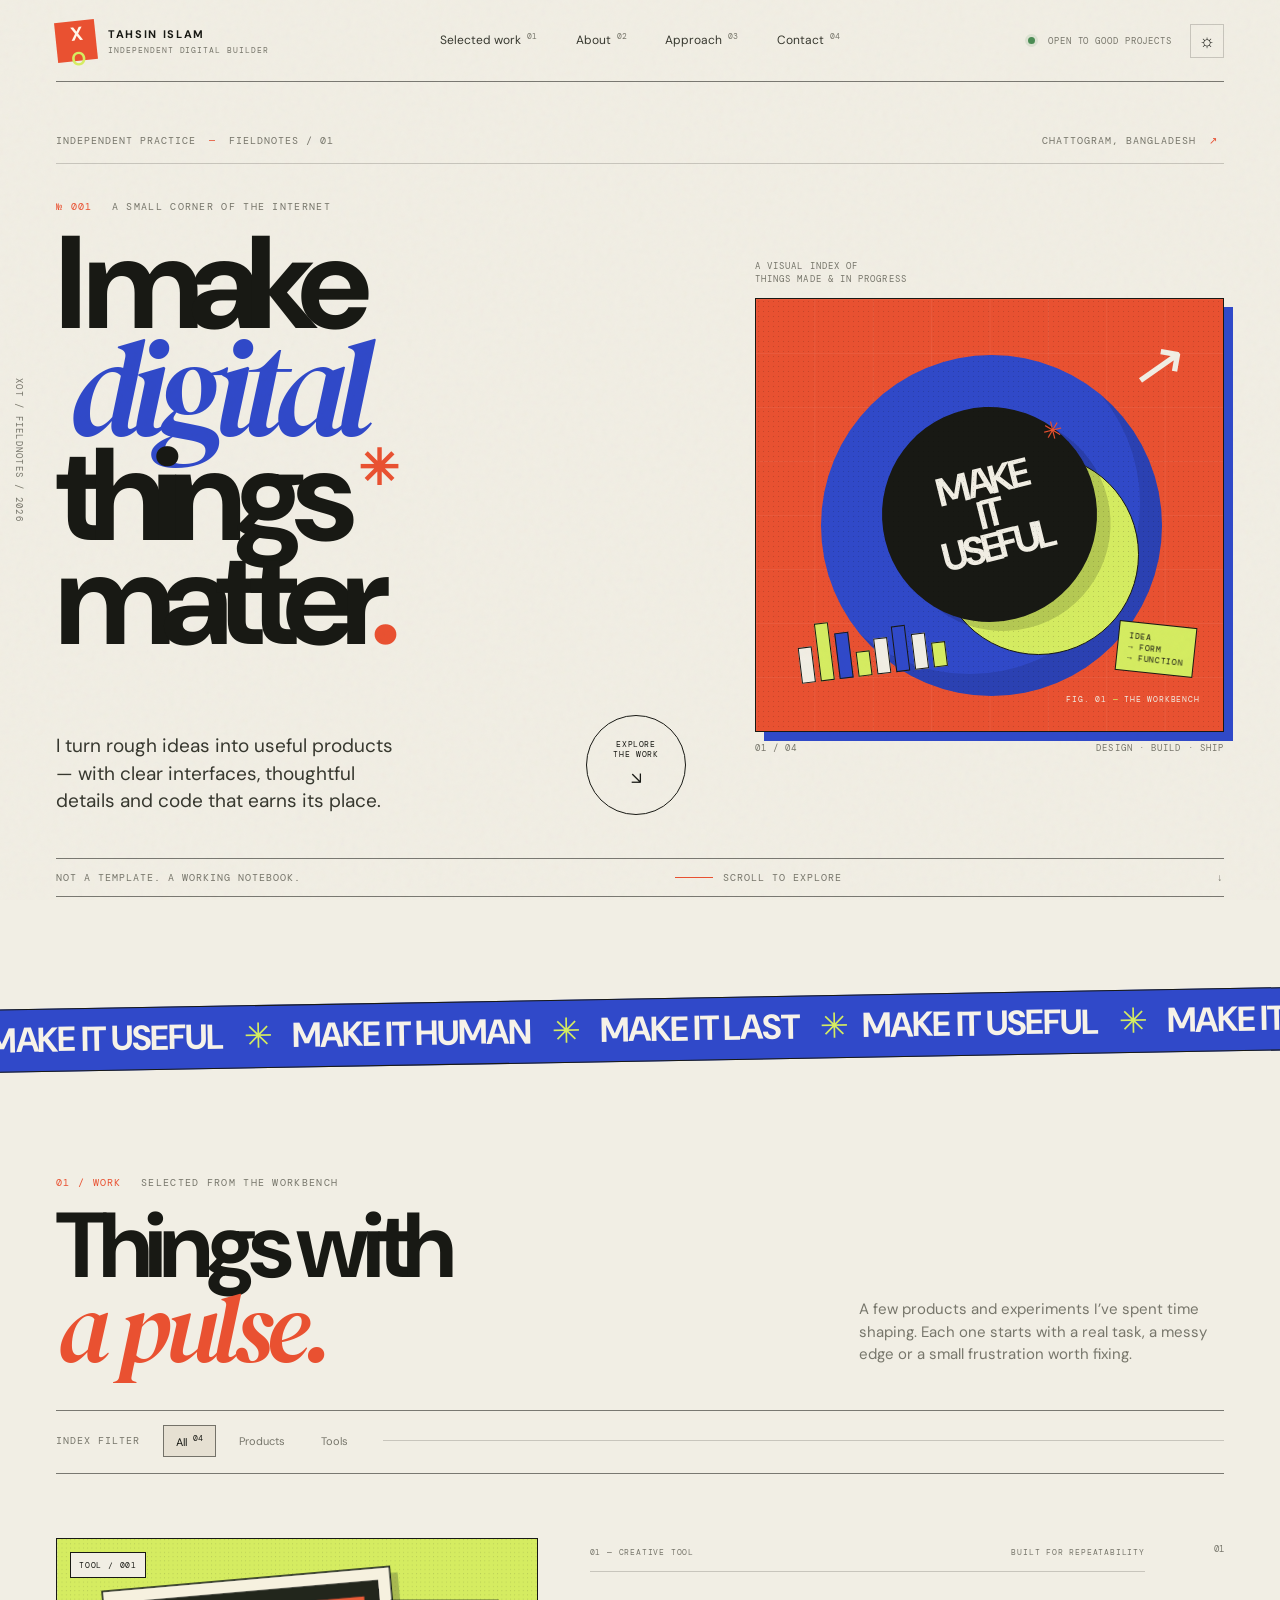
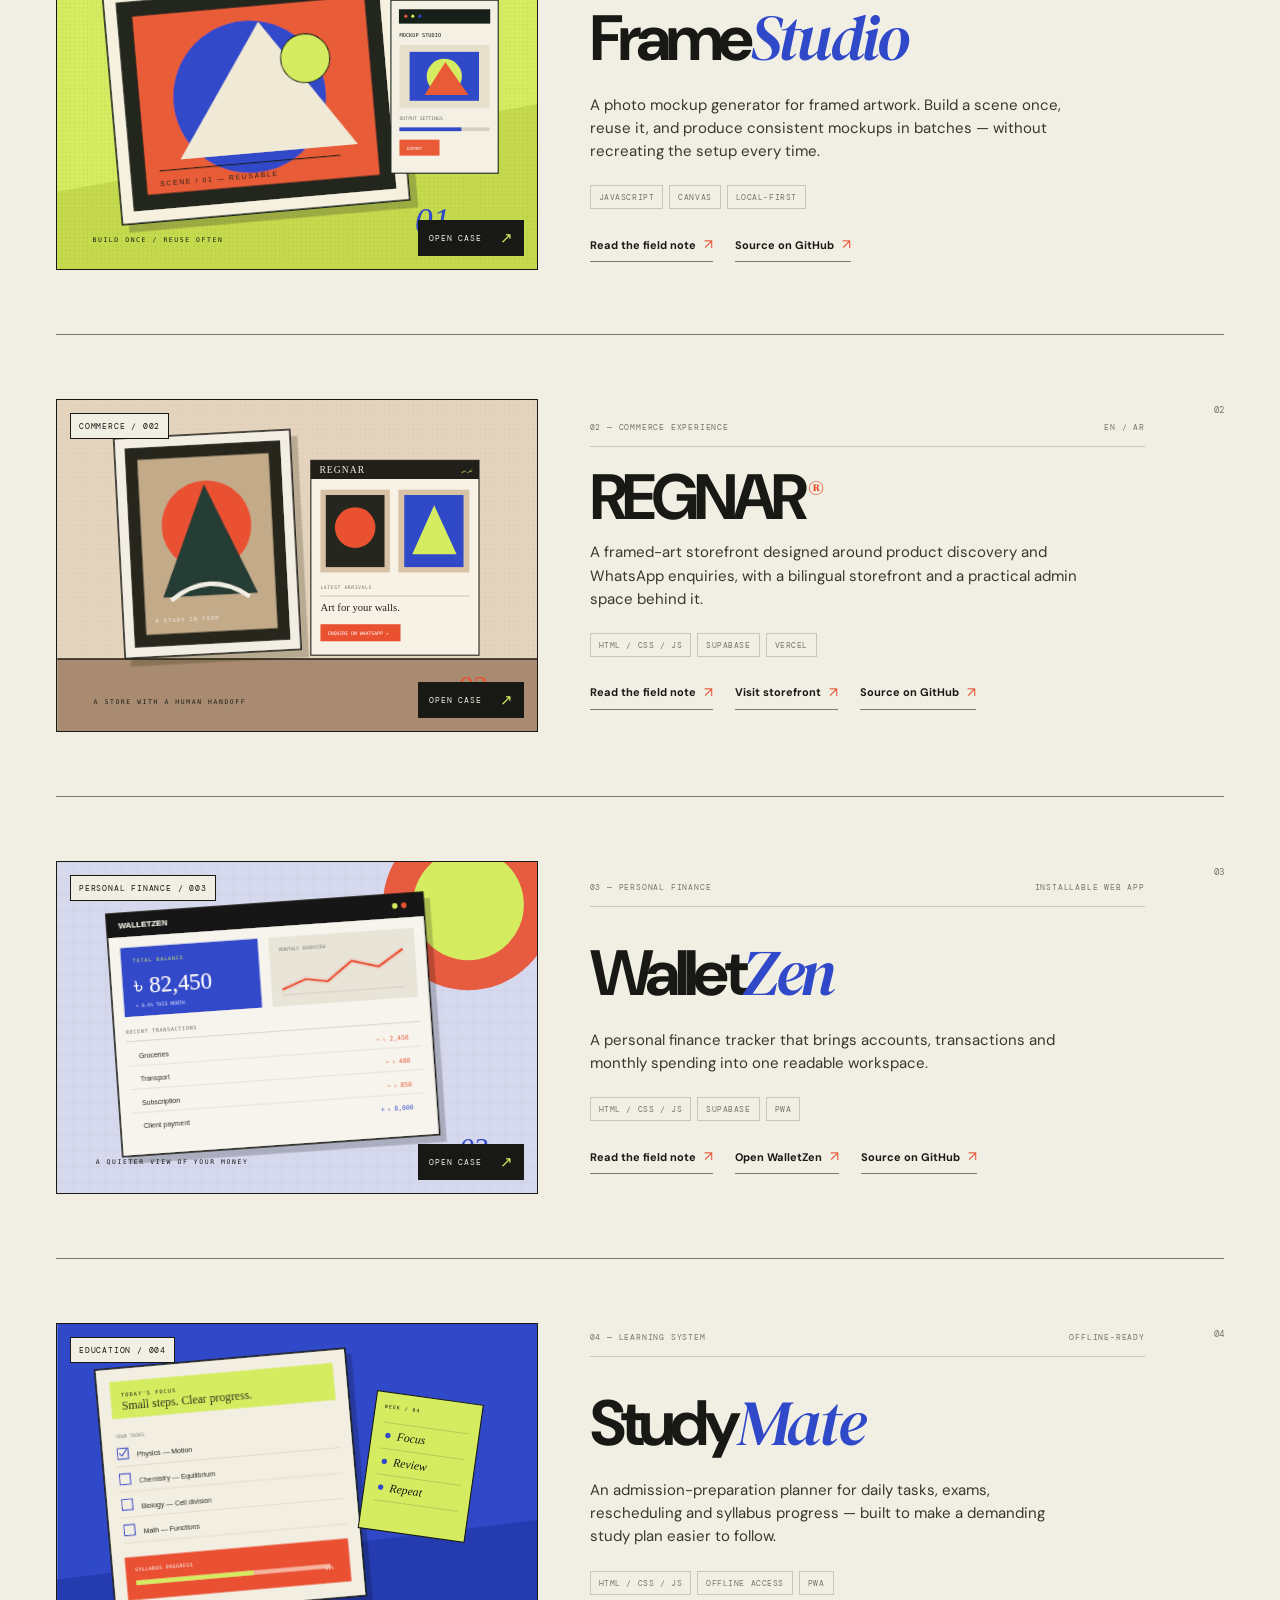
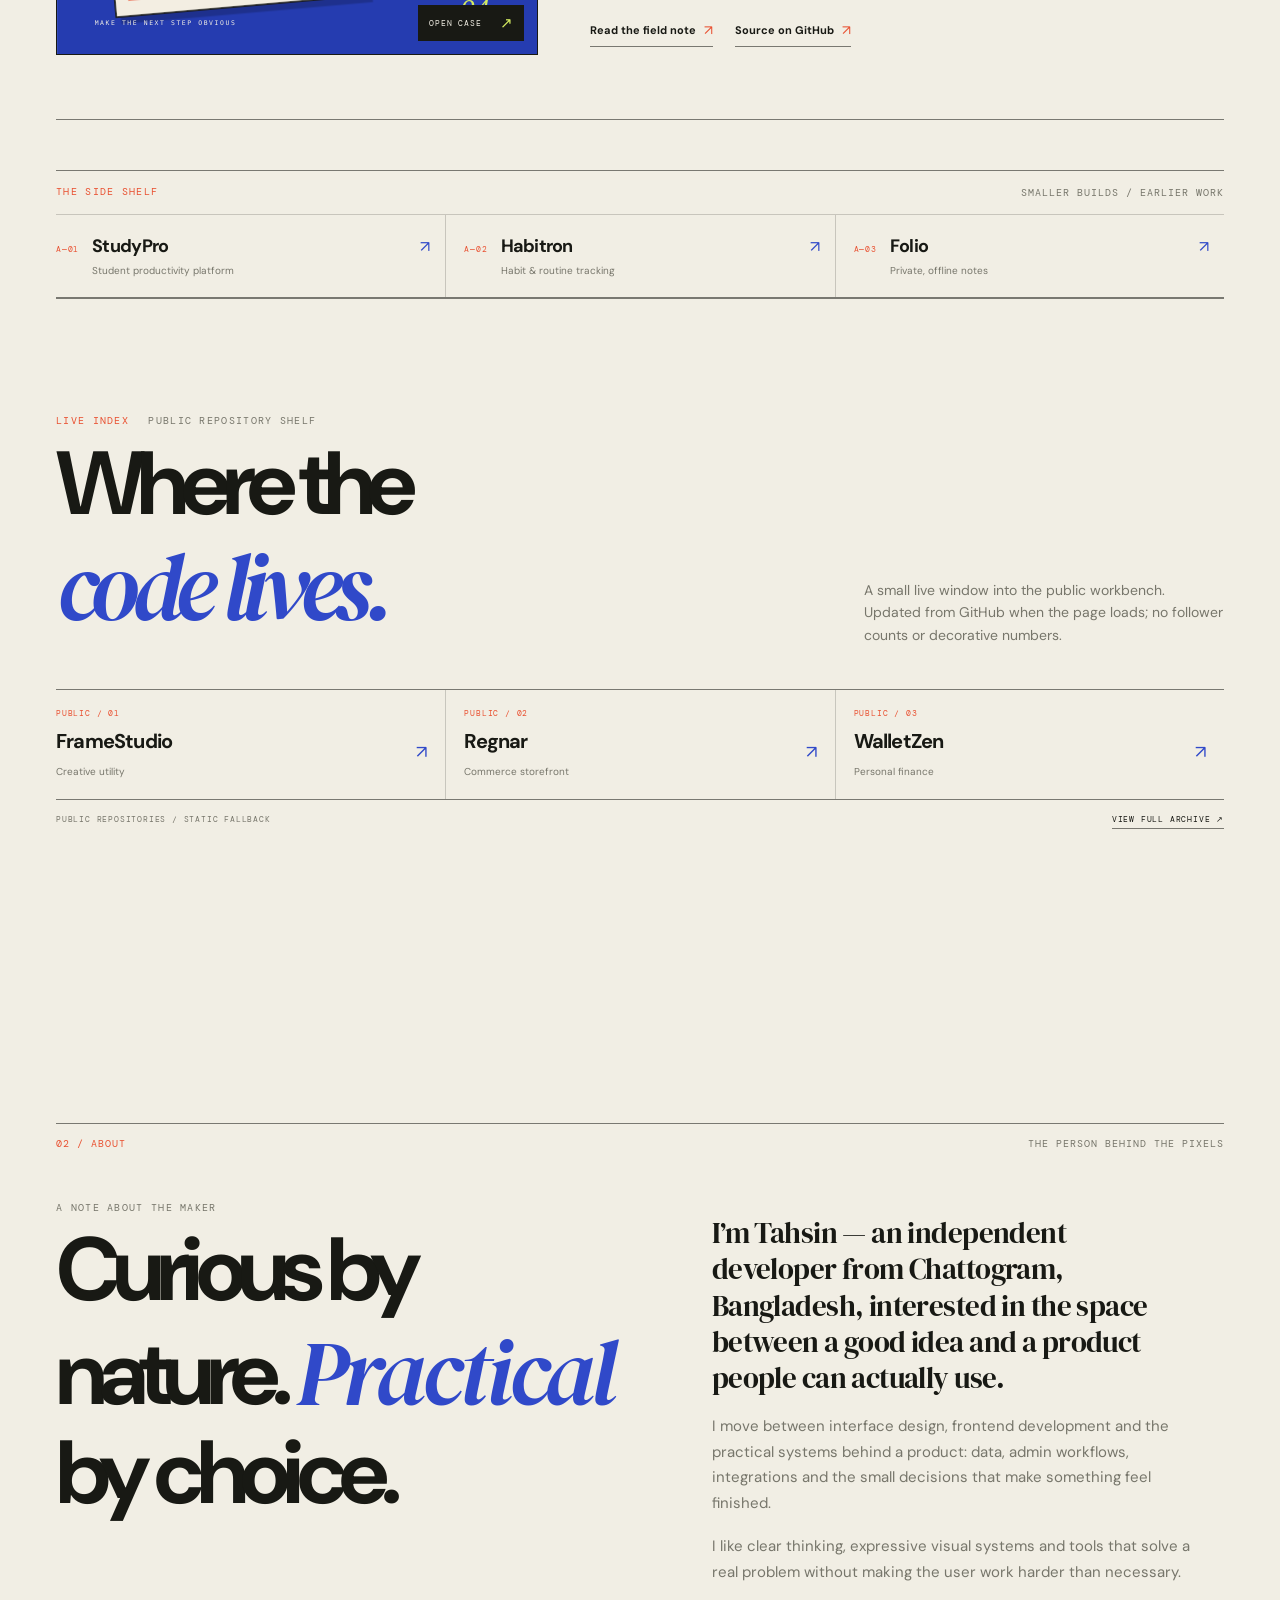
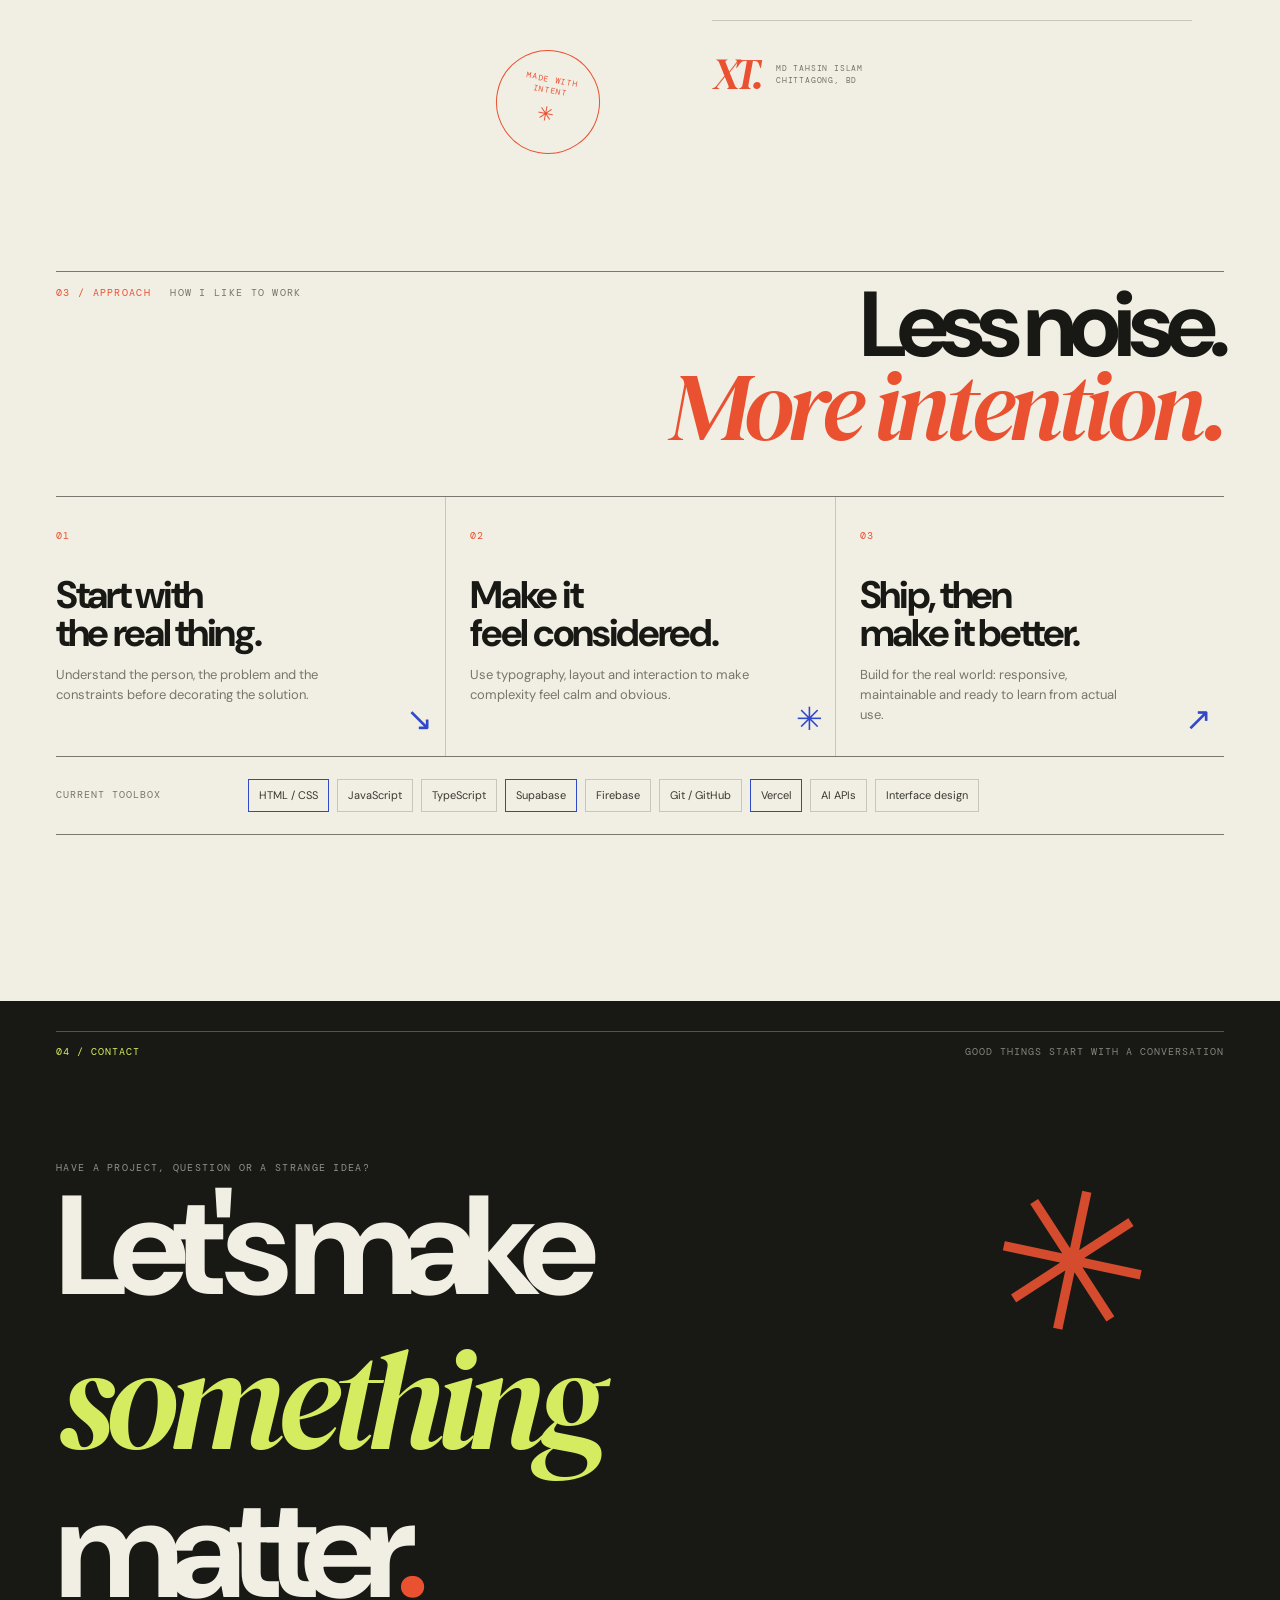
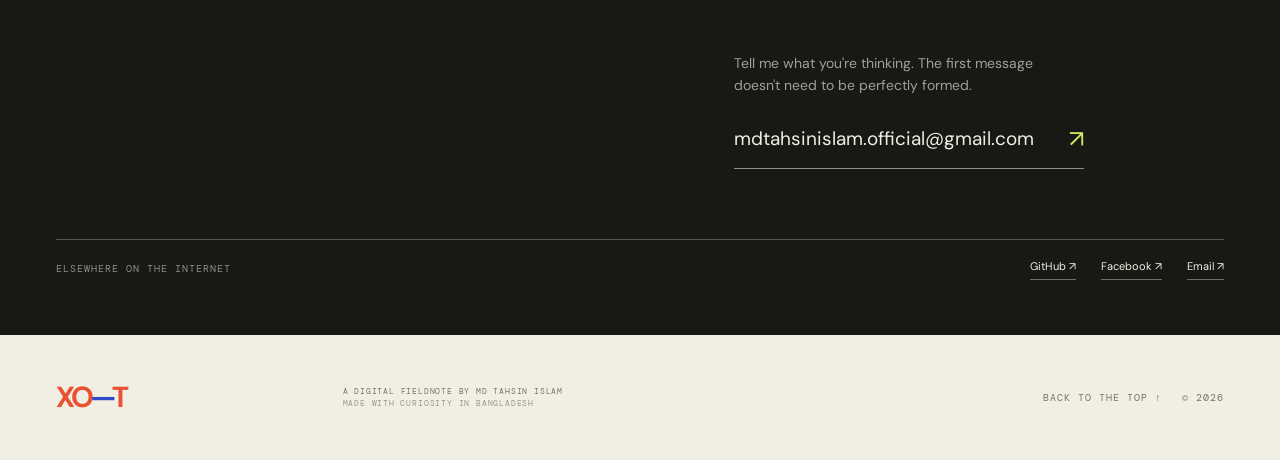
==== commit a7646457: "Rebuild portfolio as editorial digital fieldnotes" ====
--- a/index.html
+++ b/index.html
@@ -1,155 +1,272 @@
 <!doctype html>
-<html lang="en" data-theme="dark">
+<html lang="en" data-theme="paper">
 <head>
   <meta charset="utf-8">
   <meta name="viewport" content="width=device-width, initial-scale=1">
-  <meta name="theme-color" content="#080b12">
-  <meta name="description" content="MD Tahsin Islam — product-minded developer building thoughtful web products, commerce experiences and useful digital systems.">
+  <meta name="theme-color" content="#f1eee4">
+  <meta name="description" content="MD Tahsin Islam — an independent digital builder from Bangladesh. Selected products, experiments and notes from the workbench.">
   <meta name="author" content="MD Tahsin Islam">
   <meta property="og:type" content="website">
-  <meta property="og:title" content="MD Tahsin Islam — Digital Product Builder">
-  <meta property="og:description" content="I design, build and ship useful digital products. Explore selected work by MD Tahsin Islam.">
-  <meta property="og:image" content="/assets/img/og-cover.svg">
-  <meta name="twitter:card" content="summary_large_image">
-  <meta name="color-scheme" content="dark light">
-  <title>MD Tahsin Islam — Digital Product Builder</title>
-  <link rel="icon" type="image/svg+xml" href="/assets/img/favicon.svg">
-  <link rel="manifest" href="/site.webmanifest">
+  <meta property="og:title" content="MD Tahsin Islam — Digital Fieldnotes">
+  <meta property="og:description" content="A working archive of digital products, experiments and useful things made by Tahsin.">
+  <meta property="og:image" content="https://raw.githubusercontent.com/XOTahsin/tahsin-portfolio/main/assets/img/og-cover.png">
+  <meta name="color-scheme" content="light dark">
+  <title>MD Tahsin Islam — Digital Fieldnotes</title>
+  <link rel="icon" href="assets/img/favicon.svg" type="image/svg+xml">
+  <link rel="manifest" href="site.webmanifest">
   <link rel="preconnect" href="https://fonts.googleapis.com">
   <link rel="preconnect" href="https://fonts.gstatic.com" crossorigin>
-  <link href="https://fonts.googleapis.com/css2?family=DM+Mono:wght@400;500&family=Manrope:wght@400;500;600;700;800&display=swap" rel="stylesheet">
-  <link rel="stylesheet" href="/assets/css/styles.css">
-  <link rel="stylesheet" href="/assets/css/overrides.css">
-  <script type="module" src="/assets/js/app.js"></script>
+  <link href="https://fonts.googleapis.com/css2?family=DM+Mono:wght@400;500&family=DM+Sans:wght@400;500;600;700&family=DM+Serif+Display:ital@0;1&display=swap" rel="stylesheet">
+  <link rel="stylesheet" href="assets/css/styles.css">
+  <script src="assets/js/app.js" defer></script>
 </head>
 <body>
   <a class="skip-link" href="#main">Skip to content</a>
-  <div class="scroll-progress" aria-hidden="true"><span id="scroll-progress-bar"></span></div>
-  <div class="ambient ambient-one" aria-hidden="true"></div>
-  <div class="ambient ambient-two" aria-hidden="true"></div>
-  <div class="grid-noise" aria-hidden="true"></div>
-
-  <header class="site-header" id="top">
-    <a class="brand" href="#top" aria-label="Tahsin — home"><span class="brand-mark">T<span>.</span></span><span class="brand-name">TAHSIN<span class="brand-period">/</span></span></a>
-    <nav class="desktop-nav" aria-label="Main navigation">
-      <a href="#work">Work</a><a href="#about">About</a><a href="#capabilities">Capabilities</a><a href="#notes">Notes</a><a href="#activity">Activity</a>
+  <div class="paper-grain" aria-hidden="true"></div>
+  <div class="edge-mark edge-mark--left" aria-hidden="true">XOT / FIELDNOTES / 2026</div>
+
+  <header class="masthead" id="top">
+    <a class="brand" href="#top" aria-label="XOTahsin home">
+      <span class="brand__mark">X<span>O</span></span>
+      <span class="brand__text"><strong>TAHSIN ISLAM</strong><small>INDEPENDENT DIGITAL BUILDER</small></span>
+    </a>
+
+    <nav class="primary-nav" id="primary-nav" aria-label="Primary navigation">
+      <a href="#work">Selected work <sup>01</sup></a>
+      <a href="#about">About <sup>02</sup></a>
+      <a href="#approach">Approach <sup>03</sup></a>
+      <a href="#contact">Contact <sup>04</sup></a>
     </nav>
-    <div class="header-actions">
-      <button class="icon-button theme-toggle" id="theme-toggle" type="button" aria-label="Switch to light theme" aria-pressed="false" title="Toggle theme">
-        <svg class="theme-icon theme-icon-moon" viewBox="0 0 24 24" aria-hidden="true"><path d="M20.2 15.2A8.4 8.4 0 0 1 8.8 3.8 8.5 8.5 0 1 0 20.2 15.2Z"/></svg>
-        <svg class="theme-icon theme-icon-sun" viewBox="0 0 24 24" aria-hidden="true"><circle cx="12" cy="12" r="3.8"/><path d="M12 2v2M12 20v2M4.93 4.93l1.42 1.42m11.3 11.3 1.42 1.42M2 12h2m16 0h2M4.93 19.07l1.42-1.42m11.3-11.3 1.42-1.42"/></svg>
+
+    <div class="masthead__actions">
+      <span class="availability"><i></i> OPEN TO GOOD PROJECTS</span>
+      <button class="icon-button theme-toggle" type="button" aria-label="Switch to dark theme" title="Switch theme">
+        <span class="theme-toggle__sun" aria-hidden="true">☼</span>
+        <span class="theme-toggle__moon" aria-hidden="true">◐</span>
       </button>
-      <button class="command-trigger" id="command-trigger" type="button"><span>Quick find</span><kbd>⌘ K</kbd></button>
-      <a class="header-cta" href="#contact">Let's talk <span aria-hidden="true">↗</span></a>
-      <button class="mobile-menu-toggle" id="mobile-menu-toggle" type="button" aria-label="Open navigation" aria-expanded="false" aria-controls="mobile-menu"><span></span><span></span></button>
+      <button class="menu-toggle" type="button" aria-expanded="false" aria-controls="primary-nav" aria-label="Open navigation"><span></span><span></span></button>
     </div>
   </header>
 
-  <nav class="mobile-menu" id="mobile-menu" aria-label="Mobile navigation" hidden>
-    <a href="#work">Selected work <span>01</span></a><a href="#about">About me <span>02</span></a><a href="#capabilities">Capabilities <span>03</span></a><a href="#now">Now & next <span>04</span></a><a href="#notes">Field notes <span>05</span></a><a href="#activity">GitHub activity <span>06</span></a><a href="#contact">Contact <span>07</span></a>
-  </nav>
-
   <main id="main">
     <section class="hero section-shell" aria-labelledby="hero-title">
-      <div class="hero-copy">
-        <div class="eyebrow"><span class="eyebrow-dot"></span> INDEPENDENT DIGITAL BUILDER <span class="eyebrow-line"></span> BANGLADESH</div>
-        <h1 id="hero-title">I turn ideas into<br><span class="hero-highlight">useful digital</span><br>experiences<span class="hero-dot">.</span></h1>
-        <p class="hero-intro">I'm <strong>MD Tahsin Islam</strong> — a product-minded developer working across web experiences, commerce systems and AI-assisted workflows. I care about the details between a good idea and a product people can actually use.</p>
-        <div class="hero-actions">
-          <a class="button button-primary" href="#work">Explore selected work <span aria-hidden="true">↘</span></a>
-          <a class="text-link" href="mailto:mdtahsinislam.official@gmail.com?subject=Let's%20work%20together">Start a conversation <span aria-hidden="true">↗</span></a>
-        </div>
-        <div class="hero-footnote"><span class="mono-label">CURRENT MODE</span><span>Designing · Building · Iterating</span></div>
-      </div>
-      <div class="hero-art" aria-label="A visual collage representing selected digital products">
-        <div class="art-orbit orbit-one"></div><div class="art-orbit orbit-two"></div>
-        <div class="art-index mono-label">FIELD NOTES / 001—003</div>
-        <div class="floating-panel panel-main">
-          <div class="panel-top"><span class="panel-kicker">PRODUCT SYSTEMS</span><span class="panel-status"><i></i> IN MOTION</span></div>
-          <div class="panel-brand"><span class="panel-brand-symbol">T<span>.</span></span><div><strong>Build with intent.</strong><small>From problem to product.</small></div></div>
-          <div class="panel-rule"></div>
-          <div class="panel-metrics"><div><strong>01</strong><small>Understand</small></div><div><strong>02</strong><small>Design</small></div><div><strong>03</strong><small>Ship</small></div></div>
-          <div class="panel-footer"><span>THOUGHTFUL BY DESIGN</span><span>2026 ↗</span></div>
-        </div>
-        <div class="floating-panel panel-mini panel-study"><span class="mini-label">LEARNING / 01</span><img src="/assets/img/project-studypro.svg" alt="" width="220" height="132"><span class="mini-name">StudyPro</span></div>
-        <div class="floating-panel panel-mini panel-commerce"><span class="mini-label">COMMERCE / 02</span><img src="/assets/img/project-regnar.svg" alt="" width="220" height="132"><span class="mini-name">REGNAR</span></div>
-        <div class="art-caption"><span class="caption-cross">✳</span><span>Digital products,<br>built to be useful.</span></div>
-        <div class="art-coordinate mono-label">BANGLADESH / GLOBAL</div>
-      </div>
-      <div class="hero-bottom"><span>SCROLL TO EXPLORE <i></i></span><span class="hero-bottom-right">WEB PRODUCTS <b>·</b> PRODUCT THINKING <b>·</b> SYSTEMS</span></div>
-    </section>
-
-    <section class="intro-strip" aria-label="What I work on">
-      <div class="strip-inner"><span>IDEA → INTERFACE → SYSTEM</span><i></i><span>WEB APPLICATIONS</span><i></i><span>COMMERCE EXPERIENCES</span><i></i><span>AI-ASSISTED WORKFLOWS</span><i></i><span>BUILT FROM BANGLADESH</span></div>
-    </section>
-
-    <section class="section-shell section-block work-section" id="work" aria-labelledby="work-title">
-      <div class="section-heading"><div><div class="section-kicker">01 / SELECTED WORK</div><h2 id="work-title">A few things<br><span>I've brought to life.</span></h2></div><p class="section-aside">A selection of products and systems across learning, productivity and commerce. Each one starts with a real use case and grows through iteration.</p></div>
-      <div class="work-toolbar"><div class="filter-group" role="group" aria-label="Filter projects"><button class="filter-chip is-active" type="button" data-filter="all" aria-pressed="true">All work <span>03</span></button><button class="filter-chip" type="button" data-filter="web" aria-pressed="false">Web products</button><button class="filter-chip" type="button" data-filter="commerce" aria-pressed="false">Commerce</button></div><a class="text-link subtle-link" href="https://github.com/XOTahsin" target="_blank" rel="noopener noreferrer">Browse GitHub <span aria-hidden="true">↗</span></a></div>
-      <div class="project-grid" id="project-grid">
-        <article class="project-card project-card-featured" data-category="web" data-project="studypro">
-          <a class="project-visual visual-study" href="/work/studypro/" aria-label="View StudyPro case study"><img src="/assets/img/project-studypro.svg" alt="Illustrative StudyPro learning dashboard preview" loading="lazy" width="900" height="620"><span class="visual-stamp">LEARNING / PRODUCTIVITY</span><span class="visual-arrow">↗</span></a>
-          <div class="project-meta"><span>01 — WEB APPLICATION</span><span class="project-live"><i></i> PRODUCT LINK</span></div>
-          <div class="project-info"><div><h3>StudyPro</h3><p>A focused learning workspace bringing study routines, syllabus tracking, flashcards and Pomodoro sessions into one place.</p></div><a class="round-link" href="/work/studypro/" aria-label="StudyPro case study">↗</a></div>
-          <div class="tag-row"><span>JavaScript</span><span>Supabase</span><span>Education</span></div>
-          <div class="project-actions"><a href="https://study-pro-ten.vercel.app" target="_blank" rel="noopener noreferrer">Visit product ↗</a><a href="/work/studypro/">Case study ↗</a></div>
-        </article>
-        <article class="project-card" data-category="web" data-project="habitron">
-          <a class="project-visual visual-habit" href="/work/habitron/" aria-label="View Habitron case study"><img src="/assets/img/project-habitron.svg" alt="Illustrative Habitron habit tracker interface preview" loading="lazy" width="900" height="620"><span class="visual-stamp">HABITS / CONSISTENCY</span><span class="visual-arrow">↗</span></a>
-          <div class="project-meta"><span>02 — PRODUCTIVITY</span><span class="project-live"><i></i> PRODUCT LINK</span></div>
-          <div class="project-info"><div><h3>Habitron</h3><p>A habit and productivity experience designed to make daily progress easier to see, manage and sustain.</p></div><a class="round-link" href="/work/habitron/" aria-label="Habitron case study">↗</a></div>
-          <div class="tag-row"><span>HTML / CSS</span><span>JavaScript</span><span>Vercel</span></div>
-          <div class="project-actions"><a href="https://habitron-ten.vercel.app/" target="_blank" rel="noopener noreferrer">Visit product ↗</a><a href="/work/habitron/">Case study ↗</a></div>
-        </article>
-        <article class="project-card" data-category="commerce" data-project="regnar">
-          <a class="project-visual visual-regnar" href="/work/regnar/" aria-label="View REGNAR case study"><img src="/assets/img/project-regnar.svg" alt="Illustrative REGNAR framed art storefront preview" loading="lazy" width="900" height="620"><span class="visual-stamp">COMMERCE / ART</span><span class="visual-arrow">↗</span></a>
-          <div class="project-meta"><span>03 — COMMERCE EXPERIENCE</span><span class="project-live"><i></i> PRODUCT LINK</span></div>
-          <div class="project-info"><div><h3>REGNAR</h3><p>A bilingual framed-art storefront with product galleries, an admin workflow and WhatsApp-based enquiries for UAE customers.</p></div><a class="round-link" href="/work/regnar/" aria-label="REGNAR case study">↗</a></div>
-          <div class="tag-row"><span>Supabase</span><span>English / Arabic</span><span>Vercel</span></div>
-          <div class="project-actions"><a href="https://regnar.vercel.app/" target="_blank" rel="noopener noreferrer">Visit storefront ↗</a><a href="https://github.com/XOTahsin/Regnar" target="_blank" rel="noopener noreferrer">Source ↗</a><a href="/work/regnar/">Case study ↗</a></div>
-        </article>
-      </div>
-      <div class="work-note"><span class="note-mark">✳</span><span>More experiments and repositories live on <a href="https://github.com/XOTahsin" target="_blank" rel="noopener noreferrer">GitHub</a>.</span></div>
-    </section>
-
-    <section class="about-section section-block" id="about" aria-labelledby="about-title">
-      <div class="section-shell about-layout">
-        <div class="about-visual"><div class="about-monogram">T<span>.</span></div><div class="about-vertical mono-label">CURIOUS BY DEFAULT / BUILDING WITH INTENT</div><div class="about-card-bottom"><span>MD TAHSIN ISLAM</span><span>CHITTAGONG, BD</span></div><div class="about-orbit"></div></div>
-        <div class="about-copy"><div class="section-kicker">02 / A LITTLE ABOUT ME</div><h2 id="about-title">Not just writing code.<br><span>Making things work.</span></h2><p class="about-lead">I enjoy taking a rough idea, finding the useful part inside it, and shaping that into a product people can understand and use.</p><p>My work moves between interface design, frontend development, backend-connected experiences and practical automation. I’m especially interested in products that simplify everyday work — from learning tools to business storefronts.</p><p>Based in Bangladesh, I build independently and keep learning by shipping real projects, improving the details and exploring better ways to solve problems.</p><div class="about-facts"><div><span class="fact-label">APPROACH</span><strong>Curious, iterative, practical</strong></div><div><span class="fact-label">INTERESTS</span><strong>Product design · Web · AI</strong></div><div><span class="fact-label">BASE</span><strong>Bangladesh · Working globally</strong></div></div><a class="text-link" href="mailto:mdtahsinislam.official@gmail.com?subject=CV%20request">Request my résumé <span aria-hidden="true">↗</span></a></div>
-      </div>
-    </section>
-
-    <section class="section-shell section-block capabilities-section" id="capabilities" aria-labelledby="capabilities-title">
-      <div class="section-heading"><div><div class="section-kicker">03 / WHAT I BRING</div><h2 id="capabilities-title">From the first sketch<br><span>to the working system.</span></h2></div><p class="section-aside">A practical mix of product thinking and implementation. The goal is not to use every tool — it's to choose the right approach for the problem.</p></div>
-      <div class="capability-grid">
-        <article class="capability-card"><span class="cap-number">01</span><div class="cap-icon">✳</div><h3>Product & interface design</h3><p>Turning unclear requirements into structured flows, clear layouts and interfaces that feel considered on every screen.</p><div class="cap-tags"><span>Wireframes</span><span>UI systems</span><span>Responsive design</span></div></article>
-        <article class="capability-card"><span class="cap-number">02</span><div class="cap-icon">⌘</div><h3>Frontend engineering</h3><p>Building responsive websites and interactive web applications with clean structure, accessible interactions and thoughtful motion.</p><div class="cap-tags"><span>HTML</span><span>CSS</span><span>JavaScript</span></div></article>
-        <article class="capability-card"><span class="cap-number">03</span><div class="cap-icon">▤</div><h3>Data & product systems</h3><p>Connecting interfaces to authentication, databases, storage and practical admin workflows to make products usable end to end.</p><div class="cap-tags"><span>Supabase</span><span>Firebase</span><span>APIs</span></div></article>
-        <article class="capability-card"><span class="cap-number">04</span><div class="cap-icon">⌁</div><h3>AI & workflow exploration</h3><p>Exploring AI-assisted experiences and automations that reduce repetitive work and make digital workflows more useful.</p><div class="cap-tags"><span>AI tools</span><span>Automation</span><span>Prototyping</span></div></article>
-      </div>
-      <div class="toolkit"><div class="toolkit-label mono-label">TOOLS I WORK WITH</div><div class="toolkit-list"><span>JavaScript</span><span>HTML5</span><span>CSS3</span><span>Supabase</span><span>Firebase</span><span>Git & GitHub</span><span>Vercel</span><span>Product thinking</span><span>AI-assisted tools</span></div></div>
-    </section>
-
-    <section class="focus-section section-block" id="now" aria-labelledby="focus-title">
-      <div class="section-shell focus-layout"><div><div class="section-kicker">04 / NOW & NEXT</div><h2 id="focus-title">Always learning.<br><span>Always refining.</span></h2><p class="focus-intro">A snapshot of the areas I am actively exploring and bringing into my next builds — not a list of claimed expertise.</p></div><div class="focus-list"><div class="focus-item"><span class="focus-index">A</span><div><h3>AI-enabled workflows</h3><p>Prototyping practical ways intelligent tools can remove repetitive work.</p></div><span class="focus-arrow">↗</span></div><div class="focus-item"><span class="focus-index">B</span><div><h3>Modern product architecture</h3><p>Improving how interfaces, data and operational tools fit together.</p></div><span class="focus-arrow">↗</span></div><div class="focus-item"><span class="focus-index">C</span><div><h3>Interaction & motion</h3><p>Using movement to guide attention and make interfaces feel natural.</p></div><span class="focus-arrow">↗</span></div></div></div>
-    </section>
-
-    <section class="section-shell section-block activity-section" id="activity" aria-labelledby="activity-title">
-      <div class="section-heading"><div><div class="section-kicker">05 / OPEN SOURCE FOOTPRINT</div><h2 id="activity-title">A window into<br><span>what I'm building.</span></h2></div><p class="section-aside">A live snapshot of my public GitHub profile. Repository information is fetched from GitHub and may take a moment to appear.</p></div>
-      <div class="github-panel"><div class="github-profile"><div class="github-avatar" id="github-avatar">T<span>.</span></div><div class="github-identity"><strong id="github-name">XOTahsin</strong><span id="github-bio">Public developer profile</span><a href="https://github.com/XOTahsin" target="_blank" rel="noopener noreferrer">github.com/XOTahsin ↗</a></div><span class="github-live-label"><i></i> PUBLIC PROFILE</span></div><div class="github-stats"><div><strong id="github-repos">—</strong><span>Public repositories</span></div><div><strong id="github-followers">—</strong><span>Followers</span></div><div><strong id="github-following">—</strong><span>Following</span></div></div><div class="repo-heading"><span>RECENT PUBLIC REPOSITORIES</span><a href="https://github.com/XOTahsin?tab=repositories" target="_blank" rel="noopener noreferrer">View all ↗</a></div><div class="repo-list" id="repo-list"><div class="repo-loading"><span class="loading-dot"></span> Connecting to GitHub…</div></div><p class="github-footnote" id="github-note">Live public data from GitHub. If the service is unavailable, visit the profile directly.</p></div>
-    </section>
-
-    <section class="process-section section-block" aria-labelledby="process-title"><div class="section-shell"><div class="section-heading"><div><div class="section-kicker">06 / HOW I APPROACH A BUILD</div><h2 id="process-title">Clear thinking.<br><span>Careful execution.</span></h2></div><p class="section-aside">A simple process keeps the work focused — from understanding the actual need to shipping something dependable.</p></div><div class="process-grid"><div class="process-step"><span>01</span><h3>Understand</h3><p>Get clear on the user, the problem and what success should look like.</p></div><div class="process-step"><span>02</span><h3>Shape</h3><p>Define the experience, structure the information and choose a fitting approach.</p></div><div class="process-step"><span>03</span><h3>Build</h3><p>Develop the interface and underlying functionality in small, testable steps.</p></div><div class="process-step"><span>04</span><h3>Refine</h3><p>Test real interactions, fix rough edges and improve the result before release.</p></div></div></div></section>
-
-    <section class="section-shell section-block notes-section" id="notes" aria-labelledby="notes-title"><div class="section-heading"><div><div class="section-kicker">07 / FIELD NOTES</div><h2 id="notes-title">A few principles<br><span>I build by.</span></h2></div><p class="section-aside">Short notes on product thinking, interface decisions and the small details that make software feel complete.</p></div><div class="notes-grid"><article class="note-card"><div class="note-top"><span>NOTE 01</span><span>PRODUCT THINKING</span></div><h3>Start with the real problem.</h3><p>Technology is only useful when it makes something better for someone. Define the friction first; choose the tools second.</p><details><summary>Read note</summary><p>A clear problem gives a project boundaries. It helps decide what belongs in the first version, what can wait and how to judge whether the solution is doing its job.</p></details></article><article class="note-card"><div class="note-top"><span>NOTE 02</span><span>INTERACTION</span></div><h3>Motion should explain something.</h3><p>Animation is most effective when it communicates hierarchy, state or direction — not when it competes with the content.</p><details><summary>Read note</summary><p>A transition can show where a panel came from, confirm that an action worked or help a visitor understand the relationship between two states. Anything beyond that needs a reason.</p></details></article><article class="note-card"><div class="note-top"><span>NOTE 03</span><span>EXECUTION</span></div><h3>Ship the smallest complete loop.</h3><p>A small, working flow teaches more than a long list of features that never reaches a real user.</p><details><summary>Read note</summary><p>Make one important journey work from beginning to end. Test it, learn from it and expand only when the next feature improves the actual experience.</p></details></article></div></section>
-
-    <section class="contact-section section-block" id="contact" aria-labelledby="contact-title"><div class="section-shell contact-inner"><div class="contact-kicker"><span class="eyebrow-dot"></span> HAVE A GOOD PROBLEM?</div><h2 id="contact-title">Let's make<br><span>something useful.</span></h2><p>Have a product idea, a website to build or a workflow that needs improving? Tell me what you're working on.</p><div class="contact-actions"><a class="button button-light" href="mailto:mdtahsinislam.official@gmail.com?subject=Project%20enquiry">Email Tahsin <span aria-hidden="true">↗</span></a><button class="copy-email" id="copy-email" type="button" data-email="mdtahsinislam.official@gmail.com">Copy email address <span aria-hidden="true">⧉</span></button></div><div class="contact-decoration" aria-hidden="true">T<span>.</span></div></div></section>
+      <div class="hero__topline mono">
+        <span>INDEPENDENT PRACTICE <b>—</b> FIELDNOTES / 01</span>
+        <span>CHATTOGRAM, BANGLADESH <b>↗</b></span>
+      </div>
+
+      <div class="hero__grid">
+        <div class="hero__copy">
+          <p class="eyebrow"><span class="eyebrow__number">№ 001</span> A SMALL CORNER OF THE INTERNET</p>
+          <h1 id="hero-title">I make<br><em>digital</em><br>things <span class="hero__star" aria-hidden="true">✳</span><br>matter<span class="hero__period">.</span></h1>
+          <div class="hero__bottomline">
+            <p class="hero__dek">I turn rough ideas into useful products — with clear interfaces, thoughtful details and code that earns its place.</p>
+            <a class="round-link" href="#work" aria-label="Explore selected work"><span>EXPLORE<br>THE WORK</span><b>↘</b></a>
+          </div>
+        </div>
+
+        <div class="hero__art-wrap" aria-label="An original collage of abstract shapes and type">
+          <div class="art-note art-note--top mono">A VISUAL INDEX OF<br>THINGS MADE & IN PROGRESS</div>
+          <div class="hero-art">
+            <div class="hero-art__grid"></div>
+            <div class="hero-art__orb hero-art__orb--blue"></div>
+            <div class="hero-art__orb hero-art__orb--cream"></div>
+            <div class="hero-art__disc"><span>MAKE<br>IT<br>USEFUL</span><i>✳</i></div>
+            <div class="hero-art__bars"><i></i><i></i><i></i><i></i><i></i><i></i><i></i><i></i></div>
+            <div class="hero-art__label mono">FIG. 01 <span>—</span> THE WORKBENCH</div>
+            <div class="hero-art__scribble" aria-hidden="true">↗</div>
+            <div class="hero-art__stamp">IDEA<br>→ FORM<br>→ FUNCTION</div>
+          </div>
+          <div class="art-note art-note--bottom mono"><span>01 / 04</span><span>DESIGN · BUILD · SHIP</span></div>
+        </div>
+      </div>
+
+      <div class="hero__footer mono">
+        <span>NOT A TEMPLATE. A WORKING NOTEBOOK.</span>
+        <span class="scroll-cue"><span class="scroll-cue__line"></span> SCROLL TO EXPLORE</span>
+        <span>↓</span>
+      </div>
+    </section>
+
+    <div class="ticker" aria-label="Design, build, ship, repeat">
+      <div class="ticker__track" aria-hidden="true">
+        <span>MAKE IT USEFUL <b>✳</b> MAKE IT HUMAN <b>✳</b> MAKE IT LAST <b>✳</b> </span>
+        <span>MAKE IT USEFUL <b>✳</b> MAKE IT HUMAN <b>✳</b> MAKE IT LAST <b>✳</b> </span>
+      </div>
+    </div>
+
+    <section class="work section-shell" id="work" aria-labelledby="work-title">
+      <div class="section-heading">
+        <div>
+          <p class="eyebrow"><span class="eyebrow__number">01 / WORK</span> SELECTED FROM THE WORKBENCH</p>
+          <h2 id="work-title">Things with<br><em>a pulse.</em></h2>
+        </div>
+        <p class="section-heading__note">A few products and experiments I’ve spent time shaping. Each one starts with a real task, a messy edge or a small frustration worth fixing.</p>
+      </div>
+
+      <div class="work-filter" role="group" aria-label="Filter projects">
+        <span class="mono">INDEX FILTER</span>
+        <button class="filter-button is-active" type="button" data-filter="all" aria-pressed="true">All <sup>04</sup></button>
+        <button class="filter-button" type="button" data-filter="product" aria-pressed="false">Products</button>
+        <button class="filter-button" type="button" data-filter="tool" aria-pressed="false">Tools</button>
+        <span class="work-filter__rule"></span>
+      </div>
+
+      <div class="project-list">
+        <article class="project project--frame" data-category="tool">
+          <a class="project__visual project__visual--frame" href="work/framestudio/" aria-label="Read the FrameStudio case study">
+            <img src="assets/img/project-framestudio.svg" alt="Abstract artwork representing the FrameStudio photo mockup workspace" loading="lazy">
+            <span class="project__visual-index mono">TOOL / 001</span>
+            <span class="project__visual-link">OPEN CASE <b>↗</b></span>
+          </a>
+          <div class="project__info">
+            <div class="project__meta mono"><span>01 — CREATIVE TOOL</span><span>BUILT FOR REPEATABILITY</span></div>
+            <h3><a href="work/framestudio/">Frame<span>Studio</span></a></h3>
+            <p>A photo mockup generator for framed artwork. Build a scene once, reuse it, and produce consistent mockups in batches — without recreating the setup every time.</p>
+            <div class="project__tags"><span>JAVASCRIPT</span><span>CANVAS</span><span>LOCAL-FIRST</span></div>
+            <div class="project__links"><a href="work/framestudio/">Read the field note <b>↗</b></a><a href="https://github.com/XOTahsin/FrameStudio" target="_blank" rel="noopener noreferrer">Source on GitHub <b>↗</b></a></div>
+          </div>
+          <span class="project__number">01</span>
+        </article>
+
+        <article class="project project--regnar" data-category="product">
+          <a class="project__visual project__visual--regnar" href="work/regnar/" aria-label="Read the REGNAR case study">
+            <img src="assets/img/project-regnar.svg" alt="Abstract framed artwork and shop interface representing REGNAR" loading="lazy">
+            <span class="project__visual-index mono">COMMERCE / 002</span>
+            <span class="project__visual-link">OPEN CASE <b>↗</b></span>
+          </a>
+          <div class="project__info">
+            <div class="project__meta mono"><span>02 — COMMERCE EXPERIENCE</span><span>EN / AR</span></div>
+            <h3><a href="work/regnar/">REGNAR<span>®</span></a></h3>
+            <p>A framed-art storefront designed around product discovery and WhatsApp enquiries, with a bilingual storefront and a practical admin space behind it.</p>
+            <div class="project__tags"><span>HTML / CSS / JS</span><span>SUPABASE</span><span>VERCEL</span></div>
+            <div class="project__links"><a href="work/regnar/">Read the field note <b>↗</b></a><a href="https://regnar.vercel.app/" target="_blank" rel="noopener noreferrer">Visit storefront <b>↗</b></a><a href="https://github.com/XOTahsin/Regnar" target="_blank" rel="noopener noreferrer">Source on GitHub <b>↗</b></a></div>
+          </div>
+          <span class="project__number">02</span>
+        </article>
+
+        <article class="project project--wallet" data-category="product">
+          <a class="project__visual project__visual--wallet" href="work/walletzen/" aria-label="Read the WalletZen case study">
+            <img src="assets/img/project-walletzen.svg" alt="Abstract ledger and transaction shapes representing WalletZen" loading="lazy">
+            <span class="project__visual-index mono">PERSONAL FINANCE / 003</span>
+            <span class="project__visual-link">OPEN CASE <b>↗</b></span>
+          </a>
+          <div class="project__info">
+            <div class="project__meta mono"><span>03 — PERSONAL FINANCE</span><span>INSTALLABLE WEB APP</span></div>
+            <h3><a href="work/walletzen/">Wallet<span>Zen</span></a></h3>
+            <p>A personal finance tracker that brings accounts, transactions and monthly spending into one readable workspace.</p>
+            <div class="project__tags"><span>HTML / CSS / JS</span><span>SUPABASE</span><span>PWA</span></div>
+            <div class="project__links"><a href="work/walletzen/">Read the field note <b>↗</b></a><a href="https://walletzen.vercel.app/" target="_blank" rel="noopener noreferrer">Open WalletZen <b>↗</b></a><a href="https://github.com/XOTahsin/WalletZen" target="_blank" rel="noopener noreferrer">Source on GitHub <b>↗</b></a></div>
+          </div>
+          <span class="project__number">03</span>
+        </article>
+
+        <article class="project project--study" data-category="product">
+          <a class="project__visual project__visual--study" href="work/studymate/" aria-label="Read the StudyMate case study">
+            <img src="assets/img/project-studymate.svg" alt="Abstract study planner page, checklist and timeline representing StudyMate" loading="lazy">
+            <span class="project__visual-index mono">EDUCATION / 004</span>
+            <span class="project__visual-link">OPEN CASE <b>↗</b></span>
+          </a>
+          <div class="project__info">
+            <div class="project__meta mono"><span>04 — LEARNING SYSTEM</span><span>OFFLINE-READY</span></div>
+            <h3><a href="work/studymate/">Study<span>Mate</span></a></h3>
+            <p>An admission-preparation planner for daily tasks, exams, rescheduling and syllabus progress — built to make a demanding study plan easier to follow.</p>
+            <div class="project__tags"><span>HTML / CSS / JS</span><span>OFFLINE ACCESS</span><span>PWA</span></div>
+            <div class="project__links"><a href="work/studymate/">Read the field note <b>↗</b></a><a href="https://github.com/XOTahsin/StudyMate" target="_blank" rel="noopener noreferrer">Source on GitHub <b>↗</b></a></div>
+          </div>
+          <span class="project__number">04</span>
+        </article>
+      </div>
+
+      <div class="workshop">
+        <div class="workshop__heading"><span class="eyebrow">THE SIDE SHELF</span><span class="mono">SMALLER BUILDS / EARLIER WORK</span></div>
+        <div class="workshop__list">
+          <a href="https://study-pro-ten.vercel.app/" target="_blank" rel="noopener noreferrer"><span class="mono">A—01</span><strong>StudyPro</strong><small>Student productivity platform</small><b>↗</b></a>
+          <a href="https://habitron-ten.vercel.app/" target="_blank" rel="noopener noreferrer"><span class="mono">A—02</span><strong>Habitron</strong><small>Habit & routine tracking</small><b>↗</b></a>
+          <a href="https://github.com/XOTahsin/Folio" target="_blank" rel="noopener noreferrer"><span class="mono">A—03</span><strong>Folio</strong><small>Private, offline notes</small><b>↗</b></a>
+        </div>
+      </div>
+    </section>
+
+    <section class="repo-shelf section-shell" id="repositories" aria-labelledby="repo-title">
+      <div class="repo-shelf__head">
+        <div><p class="eyebrow"><span class="eyebrow__number">LIVE INDEX</span> PUBLIC REPOSITORY SHELF</p><h2 id="repo-title">Where the<br><em>code lives.</em></h2></div>
+        <p class="repo-shelf__note">A small live window into the public workbench. Updated from GitHub when the page loads; no follower counts or decorative numbers.</p>
+      </div>
+      <div class="repo-list" id="github-repos" aria-live="polite">
+        <a href="https://github.com/XOTahsin/FrameStudio" target="_blank" rel="noopener noreferrer"><span class="mono">PUBLIC / 01</span><strong>FrameStudio</strong><small>Creative utility</small><b>↗</b></a>
+        <a href="https://github.com/XOTahsin/Regnar" target="_blank" rel="noopener noreferrer"><span class="mono">PUBLIC / 02</span><strong>Regnar</strong><small>Commerce storefront</small><b>↗</b></a>
+        <a href="https://github.com/XOTahsin/WalletZen" target="_blank" rel="noopener noreferrer"><span class="mono">PUBLIC / 03</span><strong>WalletZen</strong><small>Personal finance</small><b>↗</b></a>
+      </div>
+      <p class="repo-shelf__foot mono"><span id="github-status">PUBLIC REPOSITORIES / FALLBACK INDEX</span><a href="https://github.com/XOTahsin?tab=repositories" target="_blank" rel="noopener noreferrer">VIEW FULL ARCHIVE ↗</a></p>
+    </section>
+
+    <section class="about section-shell" id="about" aria-labelledby="about-title">
+      <div class="about__index mono"><span>02 / ABOUT</span><span>THE PERSON BEHIND THE PIXELS</span></div>
+      <div class="about__grid">
+        <div class="about__headline-wrap">
+          <p class="eyebrow">A NOTE ABOUT THE MAKER</p>
+          <h2 id="about-title">Curious by<br>nature. <em>Practical</em><br>by choice.</h2>
+          <div class="about__seal" aria-hidden="true"><span>MADE WITH<br>INTENT</span><b>✳</b></div>
+        </div>
+        <div class="about__copy">
+          <p class="about__lead">I’m Tahsin — an independent developer from Chattogram, Bangladesh, interested in the space between a good idea and a product people can actually use.</p>
+          <p>I move between interface design, frontend development and the practical systems behind a product: data, admin workflows, integrations and the small decisions that make something feel finished.</p>
+          <p>I like clear thinking, expressive visual systems and tools that solve a real problem without making the user work harder than necessary.</p>
+          <div class="about__signature"><span class="signature-mark">XT.</span><span class="mono">MD TAHSIN ISLAM<br>CHITTAGONG, BD</span></div>
+        </div>
+      </div>
+    </section>
+
+    <section class="approach section-shell" id="approach" aria-labelledby="approach-title">
+      <div class="approach__top">
+        <p class="eyebrow"><span class="eyebrow__number">03 / APPROACH</span> HOW I LIKE TO WORK</p>
+        <h2 id="approach-title">Less noise.<br><em>More intention.</em></h2>
+      </div>
+      <div class="principles">
+        <article class="principle"><span class="principle__num mono">01</span><h3>Start with<br>the real thing.</h3><p>Understand the person, the problem and the constraints before decorating the solution.</p><span class="principle__mark">↘</span></article>
+        <article class="principle"><span class="principle__num mono">02</span><h3>Make it<br>feel considered.</h3><p>Use typography, layout and interaction to make complexity feel calm and obvious.</p><span class="principle__mark">✳</span></article>
+        <article class="principle"><span class="principle__num mono">03</span><h3>Ship, then<br>make it better.</h3><p>Build for the real world: responsive, maintainable and ready to learn from actual use.</p><span class="principle__mark">↗</span></article>
+      </div>
+      <div class="toolbox">
+        <span class="mono">CURRENT TOOLBOX</span>
+        <div class="toolbox__items"><span>HTML / CSS</span><span>JavaScript</span><span>TypeScript</span><span>Supabase</span><span>Firebase</span><span>Git / GitHub</span><span>Vercel</span><span>AI APIs</span><span>Interface design</span></div>
+      </div>
+    </section>
+
+    <section class="contact section-shell" id="contact" aria-labelledby="contact-title">
+      <div class="contact__top mono"><span>04 / CONTACT</span><span>GOOD THINGS START WITH A CONVERSATION</span></div>
+      <div class="contact__body">
+        <p class="eyebrow">HAVE A PROJECT, QUESTION OR A STRANGE IDEA?</p>
+        <h2 id="contact-title">Let's make<br><em>something</em><br>matter<span>.</span></h2>
+        <div class="contact__action"><p>Tell me what you're thinking. The first message doesn't need to be perfectly formed.</p><a class="contact__email" href="mailto:mdtahsinislam.official@gmail.com">mdtahsinislam.official@gmail.com <b>↗</b></a></div>
+      </div>
+      <div class="contact__bottom">
+        <span class="mono">ELSEWHERE ON THE INTERNET</span>
+        <div class="social-links"><a href="https://github.com/XOTahsin" target="_blank" rel="noopener noreferrer">GitHub ↗</a><a href="https://www.facebook.com/md.tahsin.islam.640238" target="_blank" rel="noopener noreferrer">Facebook ↗</a><a href="mailto:mdtahsinislam.official@gmail.com">Email ↗</a></div>
+      </div>
+    </section>
   </main>
 
-  <footer class="site-footer"><div class="section-shell footer-inner"><a class="brand footer-brand" href="#top"><span class="brand-mark">T<span>.</span></span><span class="brand-name">TAHSIN<span class="brand-period">/</span></span></a><p>Thoughtfully built, from Bangladesh.</p><div class="footer-links"><a href="https://github.com/XOTahsin" target="_blank" rel="noopener noreferrer">GitHub ↗</a><a href="mailto:mdtahsinislam.official@gmail.com">Email ↗</a><a href="#top">Back to top ↑</a></div><span class="footer-year">© <span id="current-year">2026</span> MD Tahsin Islam</span></div></footer>
-
-  <dialog class="command-dialog" id="command-dialog" aria-labelledby="command-title"><div class="command-head"><span id="command-title">QUICK FIND</span><kbd>ESC</kbd></div><label class="sr-only" for="command-search">Search pages and actions</label><input id="command-search" type="search" placeholder="Search a section or action…" autocomplete="off"><div class="command-options" id="command-options"><button type="button" data-command="work"><span>Selected work</span><kbd>W</kbd></button><button type="button" data-command="about"><span>About Tahsin</span><kbd>A</kbd></button><button type="button" data-command="capabilities"><span>Capabilities</span><kbd>C</kbd></button><button type="button" data-command="now"><span>Now & next</span><kbd>N</kbd></button><button type="button" data-command="notes"><span>Field notes</span><kbd>J</kbd></button><button type="button" data-command="activity"><span>GitHub activity</span><kbd>G</kbd></button><button type="button" data-command="contact"><span>Contact</span><kbd>↵</kbd></button><a href="https://github.com/XOTahsin" target="_blank" rel="noopener noreferrer" data-command="github"><span>Open GitHub profile</span><kbd>↗</kbd></a></div><div class="command-foot"><span>Navigate with your keyboard</span><span><kbd>⌘</kbd> + <kbd>K</kbd> to open</span></div></dialog>
-  <div class="toast" id="toast" role="status" aria-live="polite"></div>
-  <button class="back-to-top" id="back-to-top" type="button" aria-label="Back to top">↑</button>
+  <footer class="footer section-shell">
+    <a class="footer__brand" href="#top">XO<span>—</span>T</a>
+    <p class="mono">A DIGITAL FIELDNOTE BY MD TAHSIN ISLAM<br><span>MADE WITH CURIOSITY IN BANGLADESH</span></p>
+    <a class="back-top mono" href="#top">BACK TO THE TOP ↑</a>
+    <span class="footer__year mono">© <span id="year">2026</span></span>
+  </footer>
+
+  <dialog class="command-dialog" aria-labelledby="command-title">
+    <div class="command-dialog__head"><span id="command-title" class="mono">QUICK INDEX</span><button class="command-close" type="button" aria-label="Close quick index">ESC ✕</button></div>
+    <label class="command-search"><span aria-hidden="true">⌕</span><input type="search" placeholder="Where would you like to go?" autocomplete="off" aria-label="Search site commands"></label>
+    <div class="command-results">
+      <a href="#work" data-command="work"><span class="mono">01</span><strong>Selected work</strong><small>Browse the projects</small><b>↗</b></a>
+      <a href="#about" data-command="about"><span class="mono">02</span><strong>About Tahsin</strong><small>A note about the maker</small><b>↗</b></a>
+      <a href="#approach" data-command="approach"><span class="mono">03</span><strong>Approach & tools</strong><small>How I like to work</small><b>↗</b></a>
+      <a href="#contact" data-command="contact"><span class="mono">04</span><strong>Contact</strong><small>Start a conversation</small><b>↗</b></a>
+      <a href="https://github.com/XOTahsin" target="_blank" rel="noopener noreferrer" data-command="github"><span class="mono">↗</span><strong>GitHub</strong><small>Repositories and experiments</small><b>↗</b></a>
+    </div>
+    <div class="command-dialog__foot mono"><span>↑ ↓ TO MOVE</span><span>ENTER TO OPEN</span><span>ESC TO CLOSE</span></div>
+  </dialog>
+  <div class="toast" role="status" aria-live="polite"></div>
 </body>
 </html>
--- a/assets/css/styles.css
+++ b/assets/css/styles.css
@@ -1,24 +1,396 @@
+:root {
+  color-scheme: light;
+  --paper: #f1eee4;
+  --paper-deep: #e6e0d2;
+  --paper-light: #faf8f1;
+  --ink: #181914;
+  --ink-soft: #37382f;
+  --muted: #77766b;
+  --line: rgba(24, 25, 20, .19);
+  --line-strong: rgba(24, 25, 20, .55);
+  --red: #e95131;
+  --blue: #3049c9;
+  --acid: #d5ec61;
+  --serif: "DM Serif Display", Georgia, serif;
+  --sans: "DM Sans", Arial, sans-serif;
+  --mono: "DM Mono", "Courier New", monospace;
+  --page: min(1360px, calc(100vw - 112px));
+  --ease: cubic-bezier(.22,.8,.22,1);
+}
+html[data-theme="night"] {
+  color-scheme: dark;
+  --paper: #191a16;
+  --paper-deep: #24251f;
+  --paper-light: #20211b;
+  --ink: #f0eddf;
+  --ink-soft: #d1cebf;
+  --muted: #a09e91;
+  --line: rgba(240, 237, 223, .2);
+  --line-strong: rgba(240, 237, 223, .55);
+  --red: #ff7656;
+  --blue: #8797ff;
+  --acid: #d9ef72;
+}
+* { box-sizing: border-box; }
+html { scroll-behavior: smooth; scroll-padding-top: 100px; }
+body { margin: 0; background: var(--paper); color: var(--ink); font-family: var(--sans); font-size: 16px; line-height: 1.55; overflow-x: hidden; transition: background .35s ease, color .35s ease; }
+body, button, input { font-family: var(--sans); }
+a { color: inherit; text-decoration: none; }
+button { color: inherit; }
+::selection { background: var(--acid); color: #191a16; }
+.skip-link { position: fixed; z-index: 2000; top: 10px; left: 10px; padding: 10px 14px; background: var(--ink); color: var(--paper); transform: translateY(-150%); }
+.skip-link:focus { transform: translateY(0); }
+.paper-grain { position: fixed; z-index: 50; inset: 0; pointer-events: none; opacity: .16; background-image: url("data:image/svg+xml,%3Csvg viewBox='0 0 180 180' xmlns='http://www.w3.org/2000/svg'%3E%3Cfilter id='n'%3E%3CfeTurbulence type='fractalNoise' baseFrequency='.82' numOctaves='3' stitchTiles='stitch'/%3E%3C/filter%3E%3Crect width='100%25' height='100%25' filter='url(%23n)' opacity='.22'/%3E%3C/svg%3E"); mix-blend-mode: multiply; }
+html[data-theme="night"] .paper-grain { mix-blend-mode: screen; opacity: .08; }
+.edge-mark { position: fixed; z-index: 5; top: 50%; writing-mode: vertical-rl; transform: translateY(-50%); font: 9px var(--mono); letter-spacing: .14em; color: var(--muted); pointer-events: none; }
+.edge-mark--left { left: 13px; }
+.mono { font-family: var(--mono); font-size: 10px; line-height: 1.5; letter-spacing: .1em; }
+.section-shell { width: var(--page); margin-inline: auto; }
+.masthead { width: var(--page); min-height: 82px; margin-inline: auto; display: grid; grid-template-columns: 1fr auto 1fr; align-items: center; border-bottom: 1px solid var(--line-strong); position: relative; z-index: 100; }
+.brand { display: inline-flex; align-items: center; gap: 12px; width: fit-content; }
+.brand__mark { width: 40px; height: 40px; background: var(--red); color: #fff7e9; display: grid; place-items: center; font: 700 19px var(--sans); letter-spacing: -.12em; transform: rotate(-6deg); }
+.brand__mark span { color: var(--acid); }
+.brand__text { display: flex; flex-direction: column; gap: 1px; }
+.brand__text strong { font-size: 11px; letter-spacing: .15em; font-weight: 700; }
+.brand__text small { font: 8px var(--mono); color: var(--muted); letter-spacing: .12em; }
+.primary-nav { display: flex; gap: clamp(18px, 3vw, 44px); align-items: center; }
+.primary-nav a { font-size: 12px; color: var(--ink-soft); transition: color .2s ease; }
+.primary-nav a:hover, .primary-nav a:focus-visible { color: var(--red); }
+.primary-nav sup { font: 8px var(--mono); color: var(--muted); margin-left: 3px; }
+.masthead__actions { display: flex; justify-content: flex-end; align-items: center; gap: 18px; }
+.availability { font: 9px var(--mono); letter-spacing: .1em; white-space: nowrap; color: var(--muted); }
+.availability i { display: inline-block; width: 7px; height: 7px; margin-right: 7px; border-radius: 50%; background: #4b8c54; box-shadow: 0 0 0 3px rgba(75,140,84,.12); }
+.icon-button, .menu-toggle { border: 1px solid var(--line); background: transparent; width: 34px; height: 34px; display: grid; place-items: center; cursor: pointer; transition: background .2s ease, border-color .2s ease; }
+.icon-button:hover, .menu-toggle:hover { background: var(--paper-deep); border-color: var(--ink); }
+.theme-toggle { font-size: 18px; line-height: 1; }
+.theme-toggle__moon { display: none; }
+html[data-theme="night"] .theme-toggle__sun { display: none; }
+html[data-theme="night"] .theme-toggle__moon { display: inline; }
+.menu-toggle { display: none; padding: 9px; align-content: center; gap: 5px; }
+.menu-toggle span { display: block; height: 1px; width: 15px; background: var(--ink); transition: transform .2s ease; }
+.hero { padding-top: clamp(28px, 4vw, 54px); }
+.hero__topline { display: flex; justify-content: space-between; color: var(--muted); padding: 0 0 15px; border-bottom: 1px solid var(--line); }
+.hero__topline b { color: var(--red); font-weight: 400; margin: 0 6px; }
+.hero__grid { display: grid; grid-template-columns: minmax(0, 1.15fr) minmax(350px, .85fr); gap: clamp(22px, 5vw, 72px); align-items: center; padding: 36px 0 43px; }
+.eyebrow { margin: 0 0 18px; font: 10px var(--mono); letter-spacing: .13em; color: var(--muted); text-transform: uppercase; }
+.eyebrow__number { color: var(--red); margin-right: 12px; }
+.hero h1 { font-size: clamp(78px, 10.3vw, 153px); line-height: .79; letter-spacing: -.105em; font-weight: 700; margin: 0; max-width: 850px; }
+.hero h1 em { color: var(--blue); font: italic 400 1.03em/.78 var(--serif); letter-spacing: -.095em; padding-left: .08em; }
+.hero__star { color: var(--red); font-size: .37em; display: inline-block; vertical-align: top; margin: .15em 0 0 .08em; animation: star-turn 18s linear infinite; }
+.hero__period { color: var(--red); }
+.hero__bottomline { display: flex; justify-content: space-between; align-items: end; gap: 22px; margin-top: clamp(34px, 5vw, 70px); max-width: 630px; }
+.hero__dek { max-width: 340px; margin: 0; font-size: clamp(15px, 1.5vw, 19px); line-height: 1.45; color: var(--ink-soft); }
+.round-link { width: 100px; height: 100px; border: 1px solid var(--ink); border-radius: 50%; display: flex; flex-direction: column; align-items: center; justify-content: center; gap: 5px; flex: 0 0 auto; transition: transform .35s var(--ease), background .2s ease, color .2s ease; }
+.round-link span { font: 8px/1.3 var(--mono); letter-spacing: .08em; text-align: center; }
+.round-link b { font-size: 17px; font-weight: 400; }
+.round-link:hover { transform: rotate(-12deg); background: var(--ink); color: var(--paper); }
+.hero__art-wrap { max-width: 520px; margin-left: auto; width: 100%; }
+.art-note { display: flex; justify-content: space-between; font: 9px/1.5 var(--mono); letter-spacing: .12em; color: var(--muted); }
+.art-note--top { margin: 0 0 11px; }
+.art-note--bottom { margin-top: 10px; }
+.hero-art { aspect-ratio: 1.08 / 1; position: relative; overflow: hidden; background: var(--red); isolation: isolate; border: 1px solid var(--ink); box-shadow: 9px 9px 0 var(--blue); }
+.hero-art::before { content: ""; position: absolute; inset: 0; opacity: .2; background-image: radial-gradient(rgba(20,20,15,.8) .65px, transparent .65px); background-size: 5px 5px; z-index: 4; mix-blend-mode: multiply; pointer-events: none; }
+.hero-art__grid { position: absolute; inset: 0; background-image: linear-gradient(rgba(255,255,255,.22) 1px, transparent 1px), linear-gradient(90deg, rgba(255,255,255,.22) 1px, transparent 1px); background-size: 12.5% 12.5%; opacity: .25; }
+.hero-art__orb { position: absolute; border-radius: 50%; }
+.hero-art__orb--blue { width: 73%; aspect-ratio: 1; background: var(--blue); left: 14%; top: 13%; box-shadow: inset -22px -22px 0 rgba(0,0,0,.11); }
+.hero-art__orb--cream { width: 43%; aspect-ratio: 1; background: var(--acid); left: 39%; top: 36%; border: 1px solid var(--ink); }
+.hero-art__disc { position: absolute; top: 25%; left: 27%; width: 46%; aspect-ratio: 1; border-radius: 50%; background: var(--ink); color: var(--paper); z-index: 3; transform: rotate(-14deg); display: flex; flex-direction: column; justify-content: center; align-items: center; font: 700 clamp(22px, 3.1vw, 42px)/.82 var(--sans); letter-spacing: -.09em; text-align: center; box-shadow: 11px 12px 0 rgba(0,0,0,.15); }
+.hero-art__disc i { position: absolute; right: 9%; top: 12%; color: var(--red); font: normal 24px var(--sans); }
+.hero-art__bars { position: absolute; bottom: 13%; left: 9%; display: flex; align-items: end; gap: 5px; z-index: 5; transform: rotate(-7deg); }
+.hero-art__bars i { display: block; width: clamp(7px, 1.2vw, 14px); height: 36px; background: var(--paper); border: 1px solid var(--ink); }
+.hero-art__bars i:nth-child(2n) { height: 58px; background: var(--acid); }
+.hero-art__bars i:nth-child(3n) { height: 46px; background: var(--blue); }
+.hero-art__bars i:nth-child(4n) { height: 25px; }
+.hero-art__label { position: absolute; right: 5%; bottom: 6%; color: var(--paper); z-index: 5; font-size: 8px; }
+.hero-art__label span { color: var(--acid); }
+.hero-art__scribble { position: absolute; right: 8%; top: 5%; font: 65px var(--serif); color: var(--paper); transform: rotate(10deg); z-index: 5; }
+.hero-art__stamp { position: absolute; right: 6%; bottom: 13%; z-index: 5; background: var(--acid); border: 1px solid var(--ink); padding: 8px 10px; font: 8px/1.35 var(--mono); letter-spacing: .08em; transform: rotate(6deg); }
+.hero__footer { border-top: 1px solid var(--line-strong); border-bottom: 1px solid var(--line-strong); padding: 11px 0; display: flex; justify-content: space-between; align-items: center; color: var(--muted); }
+.scroll-cue { display: flex; align-items: center; gap: 10px; }
+.scroll-cue__line { width: 38px; height: 1px; background: var(--red); }
+.ticker { margin: clamp(62px, 8vw, 115px) 0 clamp(72px, 9vw, 128px); overflow: hidden; background: var(--blue); color: #f6f2e8; transform: rotate(-1deg) scale(1.02); border-block: 1px solid var(--ink); }
+.ticker__track { display: flex; width: max-content; animation: ticker-move 28s linear infinite; }
+.ticker__track span { padding: 13px 0; white-space: nowrap; font: 700 clamp(18px, 2.7vw, 34px)/1 var(--sans); letter-spacing: -.045em; }
+.ticker__track b { color: var(--acid); font-weight: 400; padding: 0 .45em; }
+@keyframes ticker-move { to { transform: translateX(-50%); } }
+@keyframes star-turn { to { transform: rotate(360deg); } }
+.section-heading { display: grid; grid-template-columns: 1.1fr .9fr; align-items: end; gap: 40px; margin-bottom: 40px; }
+.section-heading h2, .approach__top h2 { font-size: clamp(57px, 7.2vw, 100px); line-height: .86; letter-spacing: -.08em; margin: 0; }
+.section-heading h2 em, .approach__top h2 em { color: var(--red); font: italic 400 1.05em/.84 var(--serif); letter-spacing: -.06em; }
+.section-heading__note { max-width: 365px; justify-self: end; margin: 0 0 4px; font-size: 15px; line-height: 1.5; color: var(--muted); }
+.work-filter { display: flex; align-items: center; gap: 10px; border-top: 1px solid var(--line-strong); padding: 14px 0; margin-bottom: 2px; }
+.work-filter > .mono { margin-right: 13px; color: var(--muted); }
+.filter-button { padding: 7px 12px; border: 1px solid transparent; background: transparent; color: var(--muted); font-size: 11px; cursor: pointer; transition: background .2s, color .2s, border-color .2s; }
+.filter-button sup { font: 8px var(--mono); margin-left: 3px; }
+.filter-button:hover, .filter-button.is-active { color: var(--ink); border-color: var(--line-strong); background: var(--paper-deep); }
+.work-filter__rule { height: 1px; background: var(--line); flex: 1; margin-left: 12px; }
+.project-list { border-top: 1px solid var(--line-strong); }
+.project { display: grid; grid-template-columns: minmax(280px, .93fr) minmax(280px, 1.07fr) 28px; gap: clamp(25px, 4vw, 58px); padding: clamp(30px, 5vw, 65px) 0; border-bottom: 1px solid var(--line-strong); position: relative; transition: opacity .25s ease; }
+.project.is-hidden { display: none; }
+.project__visual { display: block; position: relative; overflow: hidden; align-self: start; border: 1px solid var(--ink); aspect-ratio: 1.45 / 1; background: var(--paper-deep); }
+.project__visual img { position: absolute; inset: 0; width: 100%; height: 100%; display: block; object-fit: cover; transition: transform .75s var(--ease); }
+.project__visual:hover img { transform: scale(1.035) rotate(.4deg); }
+.project__visual-index { position: absolute; left: 13px; top: 13px; font-size: 8px; padding: 6px 8px; background: var(--paper); color: var(--ink); border: 1px solid var(--ink); }
+.project__visual-link { position: absolute; right: 13px; bottom: 13px; display: flex; align-items: center; gap: 18px; background: var(--ink); color: var(--paper); padding: 8px 11px; font: 8px var(--mono); letter-spacing: .1em; transition: background .2s, color .2s; }
+.project__visual-link b { color: var(--acid); font-size: 15px; font-weight: 400; }
+.project__visual:hover .project__visual-link { background: var(--red); color: white; }
+.project__info { align-self: center; max-width: 580px; }
+.project__meta { display: flex; gap: 12px; justify-content: space-between; flex-wrap: wrap; color: var(--muted); font-size: 8px; padding-bottom: 13px; border-bottom: 1px solid var(--line); }
+.project h3 { margin: 22px 0 13px; font-size: clamp(42px, 5vw, 67px); line-height: .92; letter-spacing: -.075em; }
+.project h3 span { font: italic 400 1em var(--serif); color: var(--blue); letter-spacing: -.05em; }
+.project--regnar h3 span { color: var(--red); font-style: normal; font-size: .55em; vertical-align: top; margin-left: 5px; }
+.project__info p { margin: 0; max-width: 490px; font-size: 15px; line-height: 1.55; color: var(--ink-soft); }
+.project__tags { display: flex; flex-wrap: wrap; gap: 6px; margin: 22px 0 25px; }
+.project__tags span { font: 8px var(--mono); letter-spacing: .07em; padding: 6px 8px; border: 1px solid var(--line); color: var(--muted); }
+.project__links { display: flex; flex-wrap: wrap; gap: 12px 22px; }
+.project__links a { display: inline-flex; align-items: center; gap: 8px; font-size: 11px; font-weight: 700; border-bottom: 1px solid var(--line-strong); padding-bottom: 5px; transition: color .2s, border-color .2s; }
+.project__links a b { color: var(--red); font-size: 14px; font-weight: 400; }
+.project__links a:hover { color: var(--blue); border-color: var(--blue); }
+.project__number { align-self: start; justify-self: end; font: 9px var(--mono); color: var(--muted); padding-top: 5px; }
+.workshop { margin: 50px 0 0; border-top: 1px solid var(--line-strong); border-bottom: 1px solid var(--line-strong); }
+.workshop__heading { display: flex; justify-content: space-between; gap: 16px; padding: 14px 0; color: var(--muted); }
+.workshop__heading .eyebrow { margin: 0; color: var(--red); }
+.workshop__list { display: grid; grid-template-columns: repeat(3, 1fr); }
+.workshop__list a { display: grid; grid-template-columns: auto 1fr auto; grid-template-rows: auto auto; gap: 2px 13px; align-items: baseline; padding: 18px 15px 18px 0; border-top: 1px solid var(--line); transition: background .2s, padding .2s; }
+.workshop__list a + a { border-left: 1px solid var(--line); padding-left: 18px; }
+.workshop__list a:hover { background: var(--paper-deep); padding-left: 10px; }
+.workshop__list .mono { color: var(--red); font-size: 8px; grid-row: span 2; }
+.workshop__list strong { font-size: 18px; letter-spacing: -.04em; }
+.workshop__list small { grid-column: 2; font-size: 10px; color: var(--muted); }
+.workshop__list b { grid-column: 3; grid-row: 1 / span 2; font-weight: 400; color: var(--blue); }
+.about { padding-top: clamp(95px, 13vw, 180px); padding-bottom: clamp(95px, 13vw, 180px); }
+.about__index, .contact__top { display: flex; justify-content: space-between; gap: 20px; border-top: 1px solid var(--line-strong); padding-top: 12px; color: var(--muted); }
+.about__index span:first-child, .contact__top span:first-child { color: var(--red); }
+.about__grid { display: grid; grid-template-columns: 1.05fr .95fr; gap: 7vw; padding-top: 50px; }
+.about__headline-wrap { position: relative; }
+.about__headline-wrap h2 { margin: 0; font-size: clamp(58px, 7vw, 100px); line-height: .84; letter-spacing: -.085em; }
+.about__headline-wrap h2 em { color: var(--blue); font: italic 400 1.04em var(--serif); letter-spacing: -.05em; }
+.about__seal { position: absolute; right: 4%; bottom: -50px; width: 104px; height: 104px; border: 1px solid var(--red); border-radius: 50%; color: var(--red); display: flex; align-items: center; justify-content: center; flex-direction: column; transform: rotate(11deg); }
+.about__seal span { font: 8px/1.35 var(--mono); text-align: center; letter-spacing: .1em; }
+.about__seal b { font-size: 20px; font-weight: 400; margin-top: 3px; }
+.about__copy { max-width: 480px; align-self: center; padding-top: 14px; }
+.about__copy p { color: var(--muted); font-size: 15px; line-height: 1.7; margin: 0 0 18px; }
+.about__copy .about__lead { font: 400 clamp(21px, 2.3vw, 29px)/1.25 var(--serif); color: var(--ink); letter-spacing: -.02em; }
+.about__signature { display: flex; align-items: center; gap: 16px; border-top: 1px solid var(--line); padding-top: 22px; margin-top: 35px; }
+.signature-mark { color: var(--red); font: italic 44px var(--serif); letter-spacing: -.12em; }
+.about__signature .mono { color: var(--muted); font-size: 8px; }
+.approach { padding-bottom: clamp(100px, 13vw, 180px); }
+.approach__top { display: flex; align-items: end; justify-content: space-between; gap: 40px; border-top: 1px solid var(--line-strong); padding-top: 14px; }
+.approach__top .eyebrow { margin: 0 0 5px; align-self: start; }
+.approach__top h2 { text-align: right; }
+.principles { display: grid; grid-template-columns: repeat(3, 1fr); margin-top: 48px; border-top: 1px solid var(--line-strong); border-bottom: 1px solid var(--line-strong); }
+.principle { padding: 25px 24px 30px 0; min-height: 250px; position: relative; }
+.principle + .principle { border-left: 1px solid var(--line); padding-left: 24px; }
+.principle__num { color: var(--red); font-size: 10px; }
+.principle h3 { font-size: clamp(25px, 3vw, 39px); line-height: .98; letter-spacing: -.06em; margin: 30px 0 13px; }
+.principle p { max-width: 280px; font-size: 13px; color: var(--muted); margin: 0; }
+.principle__mark { position: absolute; right: 12px; bottom: 15px; font: 32px var(--serif); color: var(--blue); }
+.toolbox { display: grid; grid-template-columns: 170px 1fr; gap: 22px; padding: 22px 0; border-bottom: 1px solid var(--line-strong); }
+.toolbox > .mono { color: var(--muted); padding-top: 8px; }
+.toolbox__items { display: flex; gap: 8px; flex-wrap: wrap; }
+.toolbox__items span { border: 1px solid var(--line); padding: 7px 10px; font-size: 11px; color: var(--ink-soft); }
+.toolbox__items span:nth-child(3n + 1) { border-color: var(--blue); }
+.contact { padding-top: 30px; padding-bottom: 55px; background: var(--ink); color: var(--paper); width: 100%; max-width: none; padding-left: max(calc((100vw - 1360px) / 2), 56px); padding-right: max(calc((100vw - 1360px) / 2), 56px); position: relative; }
+.contact::after { content: "✳"; position: absolute; right: 10%; top: 18%; color: var(--red); font-size: clamp(80px, 15vw, 210px); font-weight: 400; line-height: 1; opacity: .9; transform: rotate(12deg); pointer-events: none; }
+.contact__top { border-color: rgba(241,238,228,.28); color: rgba(241,238,228,.5); position: relative; z-index: 1; }
+.contact__top span:first-child { color: var(--acid); }
+.contact__body { position: relative; z-index: 1; padding: clamp(55px, 8vw, 105px) 0 70px; }
+.contact__body .eyebrow { color: rgba(241,238,228,.56); }
+.contact__body h2 { font-size: clamp(70px, 11vw, 155px); line-height: .78; letter-spacing: -.1em; margin: 0; }
+.contact__body h2 em { font: italic 400 1em var(--serif); color: var(--acid); letter-spacing: -.065em; }
+.contact__body h2 > span { color: var(--red); }
+.contact__action { margin: 48px 0 0 auto; max-width: 490px; }
+.contact__action p { color: rgba(241,238,228,.63); font-size: 14px; max-width: 300px; }
+.contact__email { display: inline-flex; align-items: center; gap: 35px; border-bottom: 1px solid rgba(241,238,228,.55); padding: 10px 0; font-size: clamp(14px, 1.7vw, 19px); transition: color .2s, border .2s; }
+.contact__email b { color: var(--acid); font-size: 24px; font-weight: 400; }
+.contact__email:hover { color: var(--acid); border-color: var(--acid); }
+.contact__bottom { display: flex; align-items: center; justify-content: space-between; gap: 20px; border-top: 1px solid rgba(241,238,228,.28); padding-top: 18px; position: relative; z-index: 1; }
+.contact__bottom > span { color: rgba(241,238,228,.55); }
+.social-links { display: flex; gap: 25px; flex-wrap: wrap; }
+.social-links a { font-size: 11px; border-bottom: 1px solid rgba(241,238,228,.4); padding-bottom: 4px; }
+.social-links a:hover { color: var(--acid); }
+.footer { min-height: 125px; display: grid; grid-template-columns: 1fr 2fr 1fr auto; gap: 20px; align-items: center; }
+.footer__brand { font: 700 29px var(--sans); letter-spacing: -.12em; color: var(--red); }
+.footer__brand span { color: var(--blue); }
+.footer p { font-size: 8px; color: var(--muted); }
+.footer p span { opacity: .7; }
+.back-top { justify-self: end; color: var(--muted); transition: color .2s; }
+.back-top:hover { color: var(--red); }
+.footer__year { color: var(--muted); }
+.command-dialog { width: min(520px, calc(100vw - 28px)); max-height: min(650px, calc(100vh - 30px)); border: 1px solid var(--ink); padding: 0; background: var(--paper); color: var(--ink); box-shadow: 12px 12px 0 var(--red); }
+.command-dialog::backdrop { background: rgba(18,18,15,.65); backdrop-filter: blur(2px); }
+.command-dialog__head, .command-dialog__foot { display: flex; justify-content: space-between; align-items: center; padding: 14px 17px; color: var(--muted); }
+.command-dialog__head { border-bottom: 1px solid var(--line); }
+.command-close { border: 0; background: transparent; color: var(--muted); cursor: pointer; font: 9px var(--mono); }
+.command-search { margin: 14px 17px; padding: 10px 11px; display: flex; align-items: center; gap: 10px; border: 1px solid var(--line-strong); font-size: 21px; }
+.command-search input { flex: 1; border: 0; outline: 0; color: var(--ink); background: transparent; font-size: 13px; min-width: 0; }
+.command-results { display: grid; padding: 0 17px 12px; }
+.command-results a { display: grid; grid-template-columns: 28px 1fr auto; align-items: center; gap: 2px 10px; padding: 11px 8px; border-bottom: 1px solid var(--line); }
+.command-results a:hover, .command-results a:focus-visible { background: var(--paper-deep); }
+.command-results a > span { grid-row: span 2; color: var(--red); }
+.command-results strong { font-size: 12px; }
+.command-results small { color: var(--muted); font-size: 10px; }
+.command-results b { grid-column: 3; grid-row: 1 / span 2; color: var(--blue); font-weight: 400; }
+.command-dialog__foot { border-top: 1px solid var(--line); font-size: 8px; }
+.toast { position: fixed; z-index: 300; bottom: 20px; left: 50%; transform: translate(-50%, 20px); background: var(--ink); color: var(--paper); padding: 10px 15px; font: 10px var(--mono); opacity: 0; pointer-events: none; transition: opacity .2s, transform .2s; }
+.toast.is-visible { opacity: 1; transform: translate(-50%, 0); }
+.reveal { opacity: 0; transform: translateY(18px); transition: opacity .6s var(--ease), transform .6s var(--ease); }
+.reveal.is-visible { opacity: 1; transform: none; }
+:focus-visible { outline: 2px solid var(--blue); outline-offset: 4px; }
 
-:root{color-scheme:dark;--bg:#080b12;--bg-soft:#0d121c;--surface:#101722;--surface-2:#141e2a;--text:#eef3f8;--muted:#9ba9b8;--dim:#647384;--line:rgba(185,211,230,.13);--line-strong:rgba(185,211,230,.24);--accent:#72e7f4;--accent-2:#7b9dff;--violet:#b5a0ff;--gold:#d9c08a;--shadow:0 24px 80px rgba(0,0,0,.28);--font:'Manrope',-apple-system,BlinkMacSystemFont,'Segoe UI',sans-serif;--mono:'DM Mono',ui-monospace,monospace;--container:1180px;--header-h:78px}
-:root[data-theme=light]{color-scheme:light;--bg:#f4f6f8;--bg-soft:#edf1f4;--surface:#fff;--surface-2:#f8fafb;--text:#111923;--muted:#536273;--dim:#778695;--line:rgba(25,45,65,.12);--line-strong:rgba(25,45,65,.23);--accent:#087d90;--accent-2:#526edc;--violet:#7656c9;--gold:#9a7736;--shadow:0 24px 80px rgba(31,52,75,.12)}
-*{box-sizing:border-box}html{scroll-behavior:smooth;scroll-padding-top:calc(var(--header-h) + 24px)}body{margin:0;isolation:isolate;background:var(--bg);color:var(--text);font-family:var(--font);font-size:15px;line-height:1.7;overflow-x:hidden;transition:background .25s,color .25s}body::before{content:"";position:fixed;inset:0;z-index:-2;pointer-events:none;background:radial-gradient(45rem 35rem at var(--pointer-x,72%) var(--pointer-y,16%),rgba(67,176,207,.06),transparent 70%)}a{color:inherit;text-decoration:none}button,input{font:inherit}button{color:inherit}img{display:block;max-width:100%}::selection{background:rgba(114,231,244,.3);color:var(--text)}.section-shell{width:min(var(--container),calc(100% - 64px));margin-inline:auto}.section-block{padding-block:128px}.mono-label,.section-kicker,.eyebrow,.project-meta,.repo-heading,.toolkit-label,.contact-kicker{font-family:var(--mono);font-size:10px;letter-spacing:.15em;text-transform:uppercase}.sr-only{position:absolute!important;width:1px;height:1px;padding:0;margin:-1px;overflow:hidden;clip:rect(0,0,0,0);white-space:nowrap;border:0}.skip-link{position:fixed;top:8px;left:8px;z-index:3000;padding:10px 14px;background:var(--accent);color:#061018;border-radius:6px;transform:translateY(-150%)}.skip-link:focus{transform:translateY(0)}:focus-visible{outline:2px solid var(--accent);outline-offset:4px}.scroll-progress{position:fixed;inset:0 0 auto;height:2px;z-index:2000;background:transparent}.scroll-progress span{display:block;width:100%;height:100%;background:linear-gradient(90deg,var(--accent),var(--accent-2),var(--violet));transform:scaleX(0);transform-origin:left center}.ambient{position:fixed;z-index:-1;pointer-events:none;width:460px;height:460px;border-radius:50%;filter:blur(110px);opacity:.11}.ambient-one{top:2%;right:-240px;background:#4e9df2}.ambient-two{top:45%;left:-280px;background:#7654bb}.grid-noise{position:fixed;inset:0;z-index:-1;pointer-events:none;opacity:.12;background-image:linear-gradient(var(--line) 1px,transparent 1px),linear-gradient(90deg,var(--line) 1px,transparent 1px);background-size:72px 72px;mask-image:linear-gradient(to bottom,black,transparent 82%)}
-.site-header{height:var(--header-h);position:sticky;top:0;z-index:1000;display:flex;align-items:center;justify-content:space-between;padding:0 max(32px,calc((100vw - var(--container))/2));background:color-mix(in srgb,var(--bg) 84%,transparent);backdrop-filter:blur(18px);border-bottom:1px solid var(--line)}.brand{display:inline-flex;align-items:center;gap:11px}.brand-mark{width:34px;height:34px;display:grid;place-items:center;border:1px solid var(--line-strong);border-radius:10px;font-size:16px;font-weight:800;letter-spacing:-.08em;background:linear-gradient(145deg,var(--surface),transparent)}.brand-mark span,.brand-period{color:var(--accent)}.brand-name{font-size:12px;letter-spacing:.18em;font-weight:800}.desktop-nav{display:flex;align-items:center;gap:34px;margin-left:60px}.desktop-nav a{font-size:12px;color:var(--muted);transition:color .2s}.desktop-nav a:hover,.desktop-nav a.is-active{color:var(--text)}.header-actions{display:flex;align-items:center;gap:12px}.icon-button,.mobile-menu-toggle{width:38px;height:38px;border:1px solid var(--line);border-radius:50%;background:var(--surface);display:grid;place-items:center;cursor:pointer}.theme-icon{width:16px;height:16px;fill:none;stroke:currentColor;stroke-width:1.5;stroke-linecap:round;stroke-linejoin:round}.theme-icon-sun{display:none}:root[data-theme=light] .theme-icon-moon{display:none}:root[data-theme=light] .theme-icon-sun{display:block}.command-trigger{display:flex;align-items:center;gap:14px;padding:8px 10px;border:1px solid var(--line);border-radius:7px;background:transparent;color:var(--muted);font-size:11px;cursor:pointer}.command-trigger kbd,.command-head kbd,.command-options kbd,.command-foot kbd{font-family:var(--mono);font-size:10px;border:1px solid var(--line);border-radius:4px;padding:3px 6px;color:var(--dim)}.header-cta{font-size:12px;font-weight:700;padding:10px 15px;border-radius:6px;background:var(--accent);color:#06131a}.header-cta span{margin-left:10px}.mobile-menu-toggle{display:none;align-content:center;gap:5px;border-radius:8px}.mobile-menu-toggle span{width:15px;height:1px;background:currentColor}.mobile-menu{position:fixed;top:var(--header-h);left:0;right:0;z-index:999;padding:12px 28px 24px;background:var(--bg-soft);border-bottom:1px solid var(--line);box-shadow:var(--shadow)}.mobile-menu[hidden]{display:none}.mobile-menu a{display:flex;justify-content:space-between;padding:14px 0;border-bottom:1px solid var(--line);font-size:14px}.mobile-menu a span{font-family:var(--mono);color:var(--dim);font-size:10px}
-.hero{min-height:calc(100svh - var(--header-h));padding-top:105px;padding-bottom:60px;display:grid;grid-template-columns:1.06fr .94fr;align-items:center;position:relative}.hero-copy{position:relative;z-index:2;padding-bottom:25px}.eyebrow{display:flex;align-items:center;gap:11px;color:var(--muted)}.eyebrow-dot,.project-live i,.github-live-label i{width:7px;height:7px;border-radius:50%;background:#79dcae;box-shadow:0 0 14px rgba(121,220,174,.6)}.eyebrow-line{width:38px;height:1px;background:var(--line-strong)}h1,h2,h3,p{margin-top:0}.hero h1{font-size:clamp(54px,7.3vw,100px);line-height:1.02;letter-spacing:-.075em;font-weight:700;margin:35px 0 28px}.hero-highlight{color:var(--accent)}.hero-dot{color:var(--violet)}.hero-intro{max-width:540px;font-size:16px;line-height:1.9;color:var(--muted)}.hero-intro strong{color:var(--text);font-weight:700}.hero-actions{display:flex;align-items:center;gap:27px;margin-top:35px}.button{display:inline-flex;align-items:center;justify-content:center;gap:22px;padding:14px 18px;border-radius:6px;font-size:12px;font-weight:800;transition:transform .2s,background .2s}.button:hover{transform:translateY(-2px)}.button-primary{background:var(--accent);color:#07151c}.button-primary span,.text-link span{font-size:17px}.text-link{display:inline-flex;align-items:center;gap:12px;font-size:12px;font-weight:700;border-bottom:1px solid var(--line-strong);padding-bottom:5px;transition:color .2s,border-color .2s}.text-link:hover{color:var(--accent);border-color:var(--accent)}.hero-footnote{display:flex;gap:17px;margin-top:64px;font-size:11px;color:var(--muted)}.hero-footnote .mono-label{font-size:9px;color:var(--dim)}
-.hero-art{position:relative;min-height:565px;display:grid;place-items:center;isolation:isolate}.art-orbit{position:absolute;border:1px solid var(--line);border-radius:50%;width:470px;height:470px;transform:rotate(-24deg)}.orbit-two{width:560px;height:350px;transform:rotate(38deg);border-color:color-mix(in srgb,var(--accent) 20%,transparent)}.art-index,.art-coordinate{position:absolute;color:var(--dim);font-size:9px}.art-index{top:30px;right:0}.art-coordinate{bottom:35px;right:0}.floating-panel{position:absolute;border:1px solid var(--line-strong);background:color-mix(in srgb,var(--surface) 84%,transparent);backdrop-filter:blur(22px);box-shadow:var(--shadow)}.panel-main{width:min(410px,78%);min-height:275px;padding:26px;border-radius:14px;z-index:2;transform:rotate(-4deg);animation:panel-float 8s ease-in-out infinite}.panel-top,.panel-footer{display:flex;align-items:center;justify-content:space-between}.panel-kicker,.panel-status,.panel-footer,.mini-label{font-family:var(--mono);font-size:8px;letter-spacing:.12em;color:var(--dim)}.panel-status{display:flex;align-items:center;gap:7px;color:var(--muted)}.panel-status i{width:5px;height:5px;border-radius:50%;background:var(--accent)}.panel-brand{display:flex;align-items:center;gap:16px;margin:45px 0 27px}.panel-brand-symbol{font-size:36px;font-weight:800;letter-spacing:-.12em;color:var(--text)}.panel-brand-symbol span{color:var(--accent)}.panel-brand strong{display:block;font-size:17px;letter-spacing:-.04em}.panel-brand small{display:block;font-size:10px;color:var(--muted);margin-top:3px}.panel-rule{height:1px;background:var(--line)}.panel-metrics{display:grid;grid-template-columns:repeat(3,1fr);gap:10px;margin:17px 0 23px}.panel-metrics strong{display:block;font-family:var(--mono);font-size:15px;color:var(--accent)}.panel-metrics small{display:block;color:var(--dim);font-size:9px;margin-top:2px}.panel-footer{border-top:1px solid var(--line);padding-top:13px}.panel-mini{width:188px;padding:11px;border-radius:10px;z-index:3}.panel-mini img{width:100%;height:92px;object-fit:cover;border-radius:5px;margin:9px 0 7px}.mini-name{display:block;font-weight:800;font-size:12px;letter-spacing:.02em}.panel-study{left:0;top:90px;transform:rotate(7deg);animation:mini-float 7s ease-in-out infinite}.panel-commerce{right:0;bottom:80px;transform:rotate(5deg);animation:mini-float 8s 1s ease-in-out infinite reverse}.art-caption{position:absolute;left:0;bottom:35px;display:flex;align-items:center;gap:11px;color:var(--muted);font-size:10px;line-height:1.5}.caption-cross{font-size:20px;color:var(--accent)}.hero-bottom{position:absolute;left:0;right:0;bottom:18px;display:flex;justify-content:space-between;color:var(--dim);font-family:var(--mono);font-size:8px;letter-spacing:.16em}.hero-bottom i{display:inline-block;width:24px;height:1px;background:var(--accent);vertical-align:middle;margin-left:9px}.hero-bottom-right b{color:var(--accent);font-weight:400;margin-inline:6px}.intro-strip{overflow:hidden;border-block:1px solid var(--line);background:var(--surface)}.strip-inner{width:min(var(--container),calc(100% - 64px));margin:auto;min-height:65px;display:flex;align-items:center;justify-content:space-between;gap:20px;white-space:nowrap;color:var(--muted);font-family:var(--mono);font-size:9px;letter-spacing:.13em}.strip-inner i{width:4px;height:4px;border-radius:50%;background:var(--accent);opacity:.65;flex:0 0 auto}
-.section-heading{display:flex;align-items:flex-end;justify-content:space-between;gap:35px;margin-bottom:48px}.section-kicker{color:var(--accent);margin-bottom:20px}.section-heading h2,.about-copy h2,.focus-layout h2{font-size:clamp(38px,5vw,62px);font-weight:700;letter-spacing:-.065em;line-height:1.12;margin:0}.section-heading h2 span,.about-copy h2 span,.focus-layout h2 span{color:var(--muted)}.section-aside{max-width:350px;color:var(--muted);font-size:12px;line-height:1.9;margin:0 0 5px}.work-toolbar{display:flex;justify-content:space-between;align-items:center;margin-bottom:22px}.filter-group{display:flex;align-items:center;gap:7px;flex-wrap:wrap}.filter-chip{border:1px solid var(--line);border-radius:30px;padding:8px 13px;background:transparent;color:var(--muted);font-size:10px;cursor:pointer;transition:background .2s,color .2s,border-color .2s}.filter-chip span{font-family:var(--mono);font-size:9px;color:var(--dim);margin-left:7px}.filter-chip.is-active,.filter-chip:hover{background:var(--surface-2);border-color:var(--line-strong);color:var(--text)}.filter-chip.is-active span{color:var(--accent)}.subtle-link{color:var(--muted);font-size:10px}.project-grid{display:grid;grid-template-columns:1fr 1fr;gap:38px 24px}.project-card{min-width:0;transition:opacity .25s,transform .25s}.project-card-featured{grid-column:1/-1;display:grid;grid-template-columns:1.15fr .85fr;column-gap:32px;align-items:center}.project-card.is-hidden{display:none}.project-visual{display:block;position:relative;overflow:hidden;border:1px solid var(--line);border-radius:11px;background:var(--surface);aspect-ratio:1.47;isolation:isolate}.project-card-featured .project-visual{grid-row:span 4;aspect-ratio:1.5}.project-visual img{width:100%;height:100%;object-fit:cover;transition:transform .65s cubic-bezier(.2,.7,.2,1)}.project-visual:hover img{transform:scale(1.035)}.visual-stamp{position:absolute;left:16px;top:15px;padding:6px 9px;border:1px solid rgba(255,255,255,.18);border-radius:4px;background:rgba(7,12,20,.65);color:#dceaf0;font-family:var(--mono);font-size:8px;letter-spacing:.12em}.visual-arrow{position:absolute;right:15px;bottom:15px;width:34px;height:34px;border-radius:50%;display:grid;place-items:center;background:var(--accent);color:#07151c;font-size:17px;opacity:0;transform:translate(-4px,4px);transition:opacity .2s,transform .2s}.project-visual:hover .visual-arrow,.project-visual:focus-visible .visual-arrow{opacity:1;transform:none}.project-meta{display:flex;align-items:center;justify-content:space-between;color:var(--dim);font-size:8px;letter-spacing:.12em;margin:17px 0 12px}.project-live{display:flex;align-items:center;gap:7px;color:var(--muted)}.project-live i{width:5px;height:5px}.project-info{display:flex;align-items:center;justify-content:space-between;gap:14px}.project-info h3{font-size:26px;letter-spacing:-.05em;margin:0 0 7px}.project-info p{max-width:540px;color:var(--muted);font-size:12px;line-height:1.85;margin:0}.round-link{width:34px;height:34px;flex:0 0 auto;border:1px solid var(--line-strong);border-radius:50%;display:grid;place-items:center;color:var(--accent);transition:background .2s,color .2s}.round-link:hover{background:var(--accent);color:#07151c}.tag-row{display:flex;flex-wrap:wrap;gap:7px;margin-top:16px}.tag-row span,.cap-tags span{font-family:var(--mono);font-size:8px;letter-spacing:.04em;padding:5px 8px;border:1px solid var(--line);border-radius:4px;color:var(--dim)}.project-actions{display:flex;flex-wrap:wrap;gap:15px;margin-top:16px}.project-actions a{font-size:10px;font-weight:700;color:var(--muted);transition:color .2s}.project-actions a:hover{color:var(--accent)}.work-note{display:flex;align-items:center;gap:12px;margin-top:48px;padding:16px 18px;border:1px solid var(--line);border-radius:7px;background:var(--surface);color:var(--muted);font-size:11px}.note-mark{color:var(--accent);font-size:17px}.work-note a{color:var(--text);border-bottom:1px solid var(--accent)}
-.about-section{background:var(--bg-soft);border-block:1px solid var(--line)}.about-layout{display:grid;grid-template-columns:.86fr 1.14fr;gap:9%;align-items:center}.about-visual{min-height:440px;position:relative;display:grid;place-items:center;overflow:hidden;border:1px solid var(--line-strong);border-radius:9px;background:radial-gradient(ellipse at 50% 48%,rgba(82,178,204,.15),transparent 52%),linear-gradient(145deg,var(--surface),transparent 65%)}.about-visual::before,.about-visual::after{content:"";position:absolute;border:1px solid var(--line);border-radius:50%;width:340px;height:340px}.about-visual::after{width:240px;height:240px;border-color:color-mix(in srgb,var(--accent) 30%,transparent)}.about-monogram{position:relative;z-index:2;font-size:170px;font-weight:800;line-height:1;letter-spacing:-.14em;color:var(--text);text-shadow:0 12px 80px rgba(114,231,244,.16)}.about-monogram span{color:var(--accent)}.about-vertical{position:absolute;left:20px;top:22px;writing-mode:vertical-rl;color:var(--dim);font-size:8px}.about-card-bottom{position:absolute;bottom:18px;left:20px;right:20px;display:flex;justify-content:space-between;color:var(--dim);font-family:var(--mono);font-size:8px;letter-spacing:.1em}.about-orbit{position:absolute;width:460px;height:90px;border:1px solid rgba(114,231,244,.26);border-radius:50%;transform:rotate(-27deg)}.about-copy .section-kicker{margin-bottom:17px}.about-copy h2{font-size:clamp(36px,4.2vw,55px);margin-bottom:24px}.about-copy p{font-size:12px;color:var(--muted);line-height:2;margin-bottom:15px}.about-copy .about-lead{font-size:15px;color:var(--text);line-height:1.85}.about-facts{display:grid;grid-template-columns:1fr 1fr;gap:17px 20px;margin:31px 0}.about-facts>div{border-top:1px solid var(--line);padding-top:10px}.fact-label{display:block;font-family:var(--mono);font-size:8px;letter-spacing:.12em;color:var(--dim);margin-bottom:5px}.about-facts strong{font-size:10px;font-weight:700}
-.capability-grid{display:grid;grid-template-columns:repeat(4,1fr);border:1px solid var(--line);border-radius:9px;overflow:hidden}.capability-card{position:relative;padding:25px 22px 22px;min-height:285px;background:var(--surface);border-right:1px solid var(--line);transition:background .2s}.capability-card:last-child{border-right:0}.capability-card:hover{background:var(--surface-2)}.cap-number{font-family:var(--mono);font-size:9px;color:var(--dim)}.cap-icon{margin:26px 0 18px;color:var(--accent);font-size:24px}.capability-card h3{font-size:15px;letter-spacing:-.03em;margin-bottom:11px}.capability-card p{font-size:10px;color:var(--muted);line-height:1.9;min-height:77px}.cap-tags{display:flex;flex-wrap:wrap;gap:5px}.cap-tags span{font-size:7px;padding:4px 6px}.toolkit{display:flex;align-items:flex-start;gap:35px;margin-top:26px;padding:19px 0;border-top:1px solid var(--line);border-bottom:1px solid var(--line)}.toolkit-label{color:var(--dim);white-space:nowrap;padding-top:6px}.toolkit-list{display:flex;flex-wrap:wrap;gap:8px}.toolkit-list span{padding:5px 9px;background:var(--surface);border:1px solid var(--line);border-radius:4px;font-size:9px;color:var(--muted)}
-.focus-section{background:var(--surface);border-block:1px solid var(--line)}.focus-layout{display:grid;grid-template-columns:.9fr 1.1fr;gap:10%;align-items:start}.focus-layout h2{font-size:clamp(38px,5vw,58px)}.focus-intro{max-width:370px;color:var(--muted);font-size:12px;line-height:1.9;margin-top:22px}.focus-list{border-top:1px solid var(--line)}.focus-item{display:grid;grid-template-columns:34px 1fr 20px;gap:15px;align-items:start;padding:22px 0;border-bottom:1px solid var(--line)}.focus-index{font-family:var(--mono);font-size:10px;color:var(--accent);padding-top:5px}.focus-item h3{font-size:14px;margin:0 0 5px}.focus-item p{color:var(--muted);font-size:10px;margin:0;line-height:1.8}.focus-arrow{color:var(--dim);font-size:16px}
-.github-panel{border:1px solid var(--line-strong);border-radius:10px;background:var(--surface);padding:28px}.github-profile{display:flex;align-items:center;gap:15px}.github-avatar{width:54px;height:54px;border-radius:15px;display:grid;place-items:center;background:linear-gradient(145deg,var(--surface-2),rgba(114,231,244,.12));border:1px solid var(--line-strong);font-size:22px;font-weight:800;letter-spacing:-.1em}.github-avatar span{color:var(--accent)}.github-identity{display:flex;flex-direction:column;align-items:flex-start;line-height:1.6}.github-identity strong{font-size:14px}.github-identity span{font-size:10px;color:var(--muted)}.github-identity a{font-family:var(--mono);font-size:9px;color:var(--accent);margin-top:3px}.github-live-label{margin-left:auto;align-self:flex-start;display:flex;align-items:center;gap:8px;font-family:var(--mono);font-size:8px;letter-spacing:.12em;color:var(--muted)}.github-live-label i{width:5px;height:5px}.github-stats{display:grid;grid-template-columns:repeat(3,1fr);margin:25px 0;padding:18px 0;border-block:1px solid var(--line)}.github-stats>div{display:flex;flex-direction:column;gap:4px;border-right:1px solid var(--line);padding-left:23px}.github-stats>div:first-child{padding-left:0}.github-stats>div:last-child{border:0}.github-stats strong{font-size:27px;letter-spacing:-.06em}.github-stats span{font-size:9px;color:var(--muted)}.repo-heading{display:flex;justify-content:space-between;align-items:center;color:var(--dim);font-size:8px}.repo-heading a{color:var(--accent);font-size:9px}.repo-list{display:grid;grid-template-columns:repeat(2,1fr);gap:10px;margin-top:14px}.repo-item{display:block;padding:13px;border:1px solid var(--line);border-radius:6px;min-width:0;transition:border-color .2s,background .2s}.repo-item:hover{border-color:var(--line-strong);background:var(--surface-2)}.repo-item strong{display:block;font-size:11px;overflow:hidden;text-overflow:ellipsis;white-space:nowrap}.repo-item p{font-size:9px;color:var(--muted);margin:5px 0 8px;line-height:1.6;min-height:28px}.repo-item-meta{display:flex;gap:12px;font-family:var(--mono);font-size:8px;color:var(--dim)}.repo-loading{padding:18px 0;color:var(--muted);font-size:10px;grid-column:1/-1}.loading-dot{display:inline-block;width:6px;height:6px;border-radius:50%;background:var(--accent);margin-right:8px;animation:pulse 1s infinite}.github-footnote{margin:14px 0 0;font-size:9px;color:var(--dim)}
-.notes-grid{display:grid;grid-template-columns:repeat(3,1fr);gap:14px}.note-card{border:1px solid var(--line);border-radius:8px;padding:21px;background:var(--surface);transition:transform .2s,border-color .2s}.note-card:hover{transform:translateY(-3px);border-color:var(--line-strong)}.note-top{display:flex;justify-content:space-between;gap:10px;font-family:var(--mono);font-size:8px;letter-spacing:.1em;color:var(--dim)}.note-card h3{font-size:17px;letter-spacing:-.04em;margin:27px 0 10px}.note-card>p,.note-card details p{font-size:10px;line-height:1.9;color:var(--muted)}.note-card details{border-top:1px solid var(--line);padding-top:12px;margin-top:15px}.note-card summary{font-size:10px;color:var(--accent);cursor:pointer;font-weight:700}.note-card details p{margin:12px 0 0}
-.process-grid{display:grid;grid-template-columns:repeat(4,1fr);border-top:1px solid var(--line);border-bottom:1px solid var(--line)}.process-step{padding:24px 24px 25px 0;border-right:1px solid var(--line);margin-right:24px}.process-step:last-child{border:0;margin:0}.process-step>span{font-family:var(--mono);font-size:10px;color:var(--accent)}.process-step h3{font-size:16px;margin:25px 0 8px}.process-step p{font-size:10px;color:var(--muted);line-height:1.9;margin:0;max-width:210px}
-.contact-section{overflow:hidden;background:linear-gradient(115deg,#10202a 0%,#0c1420 48%,#17172b 100%);color:#f3f8fb;position:relative}.contact-inner{position:relative;z-index:1}.contact-kicker{display:flex;align-items:center;gap:10px;color:#a9bcc9}.contact-kicker .eyebrow-dot{background:#75dfba}.contact-inner h2{font-size:clamp(58px,9vw,112px);line-height:.98;letter-spacing:-.08em;margin:32px 0 20px}.contact-inner h2 span{color:#8beaf1}.contact-inner>p{max-width:470px;color:#afbfca;font-size:13px;line-height:1.9}.contact-actions{display:flex;align-items:center;gap:22px;margin-top:31px}.button-light{background:#e6faff;color:#0b1b23}.copy-email{padding:0;border:0;border-bottom:1px solid rgba(255,255,255,.25);background:none;color:#d4e1e8;font-size:11px;cursor:pointer;padding-bottom:5px}.copy-email span{margin-left:8px}.contact-decoration{position:absolute;right:8%;top:50%;transform:translateY(-50%);font-size:clamp(190px,29vw,380px);font-weight:800;letter-spacing:-.16em;line-height:1;color:rgba(150,221,237,.055);pointer-events:none}.contact-decoration span{color:rgba(124,221,241,.18)}.site-footer{background:var(--bg-soft);border-top:1px solid var(--line)}.footer-inner{min-height:110px;display:flex;align-items:center;justify-content:space-between;gap:20px}.footer-inner p{margin:0;color:var(--dim);font-size:10px}.footer-brand .brand-mark{width:29px;height:29px}.footer-brand .brand-name{font-size:10px}.footer-links{display:flex;gap:18px}.footer-links a{font-size:10px;color:var(--muted)}.footer-links a:hover{color:var(--accent)}.footer-year{font-family:var(--mono);font-size:8px;color:var(--dim)}
-.command-dialog{width:min(540px,calc(100% - 30px));padding:0;border:1px solid var(--line-strong);border-radius:12px;background:var(--bg-soft);color:var(--text);box-shadow:0 30px 100px rgba(0,0,0,.5)}.command-dialog::backdrop{background:rgba(1,5,10,.72);backdrop-filter:blur(7px)}.command-head,.command-foot{display:flex;align-items:center;justify-content:space-between;padding:14px 17px;color:var(--dim);font-family:var(--mono);font-size:8px;letter-spacing:.13em}.command-head{border-bottom:1px solid var(--line)}.command-dialog input{width:100%;border:0;border-bottom:1px solid var(--line);padding:19px 17px;background:transparent;color:var(--text);outline:none;font-size:14px}.command-options{padding:8px}.command-options button,.command-options a{width:100%;display:flex;align-items:center;justify-content:space-between;padding:12px 11px;border:0;border-radius:6px;background:transparent;color:var(--muted);font-size:11px;text-align:left;cursor:pointer}.command-options button:hover,.command-options a:hover,.command-options button:focus-visible,.command-options a:focus-visible{background:var(--surface-2);color:var(--text)}.command-foot{border-top:1px solid var(--line);letter-spacing:0}.command-foot kbd{padding:2px 4px}.toast{position:fixed;bottom:24px;left:50%;z-index:2500;transform:translate(-50%,20px);padding:10px 15px;border:1px solid var(--line-strong);border-radius:6px;background:var(--surface-2);color:var(--text);font-size:11px;opacity:0;pointer-events:none;transition:opacity .2s,transform .2s}.toast.is-visible{opacity:1;transform:translate(-50%,0)}.back-to-top{position:fixed;right:22px;bottom:22px;z-index:800;width:38px;height:38px;border:1px solid var(--line-strong);border-radius:50%;background:var(--surface);color:var(--accent);font-size:17px;cursor:pointer;opacity:0;transform:translateY(8px);pointer-events:none;transition:opacity .2s,transform .2s}.back-to-top.is-visible{opacity:1;transform:none;pointer-events:auto}
-.reveal{opacity:0;transform:translateY(18px);transition:opacity .65s ease,transform .65s cubic-bezier(.2,.7,.2,1)}.reveal.is-visible{opacity:1;transform:none}@keyframes panel-float{0%,100%{translate:0 0}50%{translate:0 -11px}}@keyframes mini-float{0%,100%{translate:0 0}50%{translate:0 -9px}}@keyframes pulse{50%{opacity:.35;transform:scale(.8)}}
 /* Project detail pages */
-.case-hero{padding:95px 0 70px;border-bottom:1px solid var(--line)}.case-back{font-family:var(--mono);font-size:9px;color:var(--muted);letter-spacing:.1em}.case-hero-grid{display:grid;grid-template-columns:1fr .85fr;gap:60px;align-items:center;margin-top:55px}.case-hero h1{font-size:clamp(54px,8vw,92px);letter-spacing:-.08em;line-height:.98;margin:20px 0}.case-hero h1 span{color:var(--accent)}.case-lead{max-width:570px;color:var(--muted);font-size:14px;line-height:1.9}.case-cover{border:1px solid var(--line);border-radius:10px;overflow:hidden}.case-cover img{width:100%;height:auto}.case-meta{display:flex;flex-wrap:wrap;gap:24px;margin-top:29px}.case-meta div{display:flex;flex-direction:column;gap:4px}.case-meta span{font-family:var(--mono);font-size:8px;letter-spacing:.12em;color:var(--dim)}.case-meta strong{font-size:10px}.case-content{display:grid;grid-template-columns:220px 1fr;gap:80px;padding-block:80px}.case-sidebar{position:sticky;top:110px;align-self:start}.case-sidebar span{display:block;font-family:var(--mono);font-size:8px;color:var(--dim);letter-spacing:.14em;margin-bottom:12px}.case-sidebar a{display:block;font-size:10px;color:var(--muted);padding:7px 0}.case-article{max-width:760px}.case-article section{padding-bottom:52px;margin-bottom:52px;border-bottom:1px solid var(--line)}.case-article h2{font-size:32px;letter-spacing:-.05em;margin:0 0 18px}.case-article p{font-size:12px;line-height:2;color:var(--muted)}.case-article ul{padding-left:19px;color:var(--muted);font-size:12px;line-height:2.2}.case-callout{padding:22px;border:1px solid var(--line);border-radius:8px;background:var(--surface);color:var(--muted);font-size:11px}.case-next{display:flex;flex-wrap:wrap;gap:16px;margin-top:27px}.case-next a{font-size:11px;color:var(--accent);font-weight:700}
-@media(max-width:1000px){.desktop-nav{gap:20px;margin-left:20px}.hero{grid-template-columns:1fr .85fr}.hero-art{min-height:480px}.panel-mini{width:155px}.capability-grid{grid-template-columns:repeat(2,1fr)}.capability-card:nth-child(2){border-right:0}.capability-card:nth-child(-n+2){border-bottom:1px solid var(--line)}.about-layout{gap:6%}.case-content{gap:45px}}
-@media(max-width:760px){:root{--header-h:66px}.section-shell{width:min(100% - 38px,var(--container))}.section-block{padding-block:86px}.site-header{padding-inline:19px}.desktop-nav,.command-trigger,.header-cta{display:none}.mobile-menu-toggle{display:grid}.hero{display:flex;flex-direction:column;align-items:stretch;min-height:auto;padding-top:70px;padding-bottom:76px}.hero h1{font-size:clamp(54px,12vw,82px);margin:27px 0 22px}.hero-intro{font-size:14px}.hero-art{min-height:410px;width:100%;margin-top:20px}.art-orbit{width:350px;height:350px}.orbit-two{width:420px;height:260px}.panel-main{width:min(340px,77%);min-height:245px;padding:20px}.panel-brand{margin:34px 0 22px}.panel-mini{width:145px}.panel-study{left:0;top:35px}.panel-commerce{right:0;bottom:40px}.art-index{top:0}.art-caption{bottom:0}.art-coordinate{bottom:0}.hero-bottom{bottom:17px}.hero-bottom-right{display:none}.strip-inner{width:max-content;min-height:54px;gap:23px;padding-left:19px;animation:strip-scroll 24s linear infinite}.intro-strip{overflow:hidden}.section-heading{display:block;margin-bottom:34px}.section-heading h2,.about-copy h2,.focus-layout h2{font-size:clamp(37px,9vw,54px)}.section-aside{margin-top:17px}.work-toolbar{align-items:flex-start;gap:15px;flex-direction:column}.project-grid{grid-template-columns:1fr;gap:33px}.project-card-featured{grid-column:auto;display:block}.project-card-featured .project-visual{aspect-ratio:1.4}.project-visual{aspect-ratio:1.45}.project-info h3{font-size:23px}.project-info p{font-size:11px}.work-note{margin-top:30px}.about-layout{grid-template-columns:1fr;gap:40px}.about-visual{min-height:330px;max-width:460px;width:100%;margin:auto}.about-monogram{font-size:140px}.about-copy p{font-size:11px}.about-facts{gap:13px}.capability-grid{grid-template-columns:1fr 1fr}.capability-card{padding:20px 15px;min-height:295px}.capability-card p{min-height:110px}.toolkit{display:block}.toolkit-list{margin-top:15px}.focus-layout{grid-template-columns:1fr;gap:35px}.github-panel{padding:18px}.github-stats>div{padding-left:13px}.github-stats strong{font-size:23px}.repo-list{grid-template-columns:1fr}.notes-grid{grid-template-columns:1fr}.process-grid{grid-template-columns:1fr 1fr}.process-step{margin:0;padding:20px 14px 22px 0;min-height:175px}.process-step:nth-child(2){border-right:0;margin:0;padding-left:14px}.process-step:nth-child(3){border-top:1px solid var(--line)}.process-step:nth-child(4){border-top:1px solid var(--line);padding-left:14px;border-right:0}.process-step h3{margin-top:19px}.contact-inner h2{font-size:clamp(60px,14vw,96px)}.contact-inner>p{font-size:12px}.contact-actions{align-items:flex-start;flex-direction:column;gap:17px}.contact-decoration{right:-5%;top:65%;font-size:250px}.footer-inner{padding-block:24px;min-height:0;display:grid;grid-template-columns:1fr 1fr;gap:17px}.footer-inner p{grid-column:1/-1;grid-row:2}.footer-links{grid-column:1/-1;grid-row:3;flex-wrap:wrap}.footer-year{grid-column:2;grid-row:1;text-align:right}.back-to-top{right:14px;bottom:14px}.case-hero{padding:55px 0 48px}.case-hero-grid{grid-template-columns:1fr;gap:28px;margin-top:35px}.case-hero h1{font-size:clamp(52px,14vw,78px)}.case-content{grid-template-columns:1fr;gap:18px;padding-block:48px}.case-sidebar{position:static;display:flex;flex-wrap:wrap;gap:12px;border-bottom:1px solid var(--line);padding-bottom:14px}.case-sidebar span{width:100%;margin:0}.case-sidebar a{padding:0}.case-article h2{font-size:27px}}
-@media(max-width:430px){.hero-actions{align-items:flex-start;flex-direction:column;gap:18px}.hero-footnote{margin-top:38px;flex-direction:column;gap:5px}.hero-art{min-height:350px}.panel-main{width:78%;min-height:220px}.panel-mini{width:124px}.panel-study{top:40px}.panel-commerce{bottom:26px}.panel-brand{margin:25px 0 16px}.panel-brand-symbol{font-size:30px}.panel-brand strong{font-size:14px}.art-caption{font-size:9px}.github-profile{flex-wrap:wrap}.github-live-label{margin-left:0;width:100%}.github-stats strong{font-size:20px}.github-stats span{font-size:8px}.capability-card{min-height:310px}.capability-card h3{font-size:13px}.capability-card p{font-size:9px}.project-actions{gap:12px}}
-@keyframes strip-scroll{to{transform:translateX(-40%)}}
-@media(prefers-reduced-motion:reduce){html{scroll-behavior:auto}*,*::before,*::after{animation-duration:.01ms!important;animation-iteration-count:1!important;transition-duration:.01ms!important;scroll-behavior:auto!important}.reveal{opacity:1;transform:none}.strip-inner{animation:none}}
+.case-page { background: var(--paper); }
+.case-header { width: var(--page); margin: auto; padding: 22px 0; display: flex; justify-content: space-between; align-items: center; border-bottom: 1px solid var(--line-strong); }
+.case-back { display: inline-flex; align-items: center; gap: 10px; font: 10px var(--mono); letter-spacing: .1em; }
+.case-back b { color: var(--red); font-size: 17px; font-weight: 400; }
+.case-page .brand__mark { width: 34px; height: 34px; font-size: 16px; }
+.case-hero { width: var(--page); margin: auto; padding: clamp(55px, 9vw, 115px) 0 60px; }
+.case-kicker { display: flex; justify-content: space-between; gap: 20px; color: var(--muted); }
+.case-hero h1 { font-size: clamp(68px, 11vw, 150px); letter-spacing: -.1em; line-height: .8; margin: 30px 0 30px; }
+.case-hero h1 em { color: var(--blue); font: italic 400 1em var(--serif); letter-spacing: -.06em; }
+.case-lede { max-width: 610px; font: 400 clamp(19px, 2.2vw, 27px)/1.3 var(--serif); color: var(--ink-soft); }
+.case-art { width: var(--page); margin: auto; border: 1px solid var(--ink); box-shadow: 10px 10px 0 var(--blue); }
+.case-art img { width: 100%; display: block; }
+.case-body { width: var(--page); margin: auto; padding: 90px 0 110px; display: grid; grid-template-columns: 240px 1fr; gap: 8vw; }
+.case-facts { border-top: 1px solid var(--line-strong); }
+.case-fact { padding: 13px 0; border-bottom: 1px solid var(--line); }
+.case-fact span { display: block; color: var(--muted); font: 8px var(--mono); letter-spacing: .1em; text-transform: uppercase; margin-bottom: 4px; }
+.case-fact strong { font-size: 12px; font-weight: 600; }
+.case-copy { max-width: 720px; }
+.case-copy h2 { font-size: clamp(34px, 4vw, 52px); letter-spacing: -.06em; line-height: .95; margin: 0 0 22px; }
+.case-copy h2 em { color: var(--red); font: italic 400 1em var(--serif); }
+.case-copy p { font-size: 15px; line-height: 1.7; color: var(--muted); max-width: 660px; }
+.case-copy .case-lede { color: var(--ink); margin-bottom: 35px; }
+.case-feature-list { margin: 35px 0 0; padding: 0; list-style: none; border-top: 1px solid var(--line-strong); }
+.case-feature-list li { display: grid; grid-template-columns: 40px 1fr; gap: 12px; border-bottom: 1px solid var(--line); padding: 14px 0; font-size: 13px; }
+.case-feature-list li span { color: var(--red); font: 10px var(--mono); }
+.case-cta { width: var(--page); margin: auto; border-top: 1px solid var(--line-strong); padding: 23px 0 40px; display: flex; justify-content: space-between; gap: 20px; }
+.case-cta a { font-size: 12px; border-bottom: 1px solid var(--line-strong); padding-bottom: 5px; }
+.case-cta a:hover { color: var(--blue); }
+.case-footer { width: var(--page); margin: auto; padding: 22px 0; border-top: 1px solid var(--line-strong); font: 9px var(--mono); color: var(--muted); display: flex; justify-content: space-between; }
+@media (max-width: 1000px) {
+  :root { --page: min(100% - 64px, 900px); }
+  .masthead { grid-template-columns: 1fr auto; }
+  .primary-nav { grid-column: 1 / -1; grid-row: 2; justify-content: center; padding: 0 0 13px; }
+  .masthead__actions { grid-column: 2; grid-row: 1; }
+  .hero__grid { grid-template-columns: 1.06fr .94fr; gap: 24px; }
+  .hero h1 { font-size: clamp(72px, 10vw, 115px); }
+  .project { grid-template-columns: minmax(250px, .9fr) minmax(260px, 1.1fr) 18px; gap: 25px; }
+  .contact { padding-left: 32px; padding-right: 32px; }
+}
+@media (max-width: 700px) {
+  :root { --page: calc(100vw - 36px); }
+  .edge-mark { display: none; }
+  .masthead { min-height: 67px; grid-template-columns: 1fr auto; }
+  .brand__mark { width: 35px; height: 35px; }
+  .brand__text strong { font-size: 10px; }
+  .brand__text small { font-size: 7px; }
+  .availability { display: none; }
+  .masthead__actions { gap: 8px; }
+  .menu-toggle { display: grid; }
+  .primary-nav { display: none; position: absolute; top: 66px; right: 0; left: 0; padding: 14px 16px 18px; background: var(--paper); border: 1px solid var(--line-strong); box-shadow: 5px 5px 0 var(--red); align-items: stretch; flex-direction: column; gap: 0; }
+  .primary-nav.is-open { display: flex; }
+  .primary-nav a { padding: 11px 2px; border-bottom: 1px solid var(--line); font-size: 14px; }
+  .hero { padding-top: 24px; }
+  .hero__topline { font-size: 8px; }
+  .hero__topline span:last-child { text-align: right; }
+  .hero__grid { grid-template-columns: 1fr; padding: 29px 0 30px; }
+  .hero h1 { font-size: clamp(76px, 18vw, 125px); }
+  .hero__bottomline { margin-top: 30px; }
+  .hero__dek { font-size: 15px; max-width: 255px; }
+  .round-link { width: 82px; height: 82px; }
+  .hero__art-wrap { max-width: 450px; width: 90%; margin: 18px 5% 10px auto; }
+  .hero-art { box-shadow: 6px 6px 0 var(--blue); }
+  .hero__footer { font-size: 8px; }
+  .hero__footer > span:first-child { max-width: 130px; }
+  .scroll-cue { gap: 6px; font-size: 7px; }
+  .scroll-cue__line { width: 20px; }
+  .ticker { margin: 55px 0 70px; }
+  .section-heading { grid-template-columns: 1fr; gap: 18px; }
+  .section-heading h2, .approach__top h2 { font-size: clamp(58px, 15vw, 90px); }
+  .section-heading__note { justify-self: start; max-width: 340px; font-size: 14px; }
+  .work-filter { gap: 5px; flex-wrap: wrap; }
+  .work-filter > .mono { width: 100%; margin-bottom: 5px; }
+  .work-filter__rule { display: none; }
+  .filter-button { padding: 7px 10px; }
+  .project { grid-template-columns: 1fr 20px; gap: 15px; padding: 28px 0 32px; }
+  .project__visual { grid-column: 1 / -1; aspect-ratio: 1.17 / 1; }
+  .project__info { grid-column: 1; }
+  .project__number { grid-column: 2; grid-row: 2; }
+  .project h3 { font-size: clamp(46px, 12vw, 64px); margin-top: 18px; }
+  .project__info p { font-size: 14px; }
+  .project__meta { font-size: 7px; }
+  .workshop__heading { flex-direction: column; gap: 5px; }
+  .workshop__list { grid-template-columns: 1fr; }
+  .workshop__list a, .workshop__list a + a { border-left: 0; padding-left: 0; border-top: 1px solid var(--line); }
+  .workshop__list a:hover { padding-left: 8px; }
+  .about { padding-top: 85px; padding-bottom: 100px; }
+  .about__index, .contact__top { font-size: 8px; }
+  .about__index span:last-child, .contact__top span:last-child { text-align: right; }
+  .about__grid { grid-template-columns: 1fr; gap: 38px; padding-top: 35px; }
+  .about__headline-wrap h2 { font-size: clamp(63px, 15vw, 92px); }
+  .about__seal { width: 82px; height: 82px; right: 5%; bottom: -35px; }
+  .about__copy { padding-top: 0; }
+  .approach__top { display: block; }
+  .approach__top h2 { text-align: left; margin-top: 20px; }
+  .principles { grid-template-columns: 1fr; margin-top: 32px; }
+  .principle { min-height: 0; padding: 20px 10px 26px 0; }
+  .principle + .principle { border-left: 0; border-top: 1px solid var(--line); padding-left: 0; }
+  .principle h3 { margin: 17px 0 10px; font-size: 33px; }
+  .principle__mark { bottom: 20px; }
+  .toolbox { grid-template-columns: 1fr; gap: 12px; }
+  .contact { padding: 25px 18px 35px; }
+  .contact::after { right: 4%; top: 24%; font-size: 90px; opacity: .55; }
+  .contact__body { padding: 58px 0; }
+  .contact__body h2 { font-size: clamp(66px, 18vw, 115px); }
+  .contact__action { margin-top: 38px; }
+  .contact__email { gap: 15px; font-size: 13px; }
+  .contact__bottom { display: block; }
+  .social-links { margin-top: 15px; gap: 18px; }
+  .footer { grid-template-columns: 1fr auto; gap: 7px 15px; min-height: 110px; padding: 18px 0; }
+  .footer p { grid-column: 1; grid-row: 2; }
+  .back-top { grid-column: 2; grid-row: 1; }
+  .footer__year { grid-column: 2; grid-row: 2; justify-self: end; }
+  .command-dialog__foot { font-size: 7px; }
+  .case-header { width: var(--page); }
+  .case-hero { padding: 60px 0 40px; }
+  .case-hero h1 { font-size: clamp(68px, 17vw, 110px); }
+  .case-kicker { font-size: 8px; }
+  .case-body { grid-template-columns: 1fr; gap: 45px; padding: 55px 0 75px; }
+  .case-facts { display: grid; grid-template-columns: 1fr 1fr; }
+  .case-fact { padding: 10px; border-right: 1px solid var(--line); }
+  .case-cta { flex-direction: column; }
+}
+@media (prefers-reduced-motion: reduce) {
+  *, *::before, *::after { scroll-behavior: auto !important; animation-duration: .01ms !important; animation-iteration-count: 1 !important; transition-duration: .01ms !important; }
+  .reveal { opacity: 1; transform: none; }
+}
+
+/* A quiet live repository index — data first, no vanity counters. */
+.repo-shelf { padding-top: clamp(65px, 9vw, 120px); padding-bottom: clamp(75px, 10vw, 135px); border-top: 1px solid var(--line-strong); }
+.repo-shelf__head { display: grid; grid-template-columns: 1.1fr .9fr; align-items: end; gap: 35px; }
+.repo-shelf__head h2 { margin: 0; font-size: clamp(54px, 7vw, 90px); line-height: .86; letter-spacing: -.085em; }
+.repo-shelf__head h2 em { color: var(--blue); font: italic 400 1.05em var(--serif); }
+.repo-shelf__note { max-width: 360px; justify-self: end; margin: 0 0 5px; color: var(--muted); font-size: 14px; line-height: 1.6; }
+.repo-list { margin-top: 38px; border-top: 1px solid var(--line-strong); border-bottom: 1px solid var(--line-strong); display: grid; grid-template-columns: repeat(3, 1fr); }
+.repo-list a { display: grid; grid-template-columns: 1fr auto; grid-template-rows: auto auto; gap: 7px; padding: 17px 18px 19px 0; transition: background .2s, padding .2s; }
+.repo-list a + a { border-left: 1px solid var(--line); padding-left: 18px; }
+.repo-list a:hover { background: var(--paper-deep); padding-left: 10px; }
+.repo-list .mono { grid-column: 1 / -1; color: var(--red); font-size: 8px; }
+.repo-list strong { font-size: 20px; letter-spacing: -.04em; }
+.repo-list small { grid-column: 1; color: var(--muted); font-size: 10px; }
+.repo-list b { grid-column: 2; grid-row: 2 / span 2; align-self: center; color: var(--blue); font-weight: 400; font-size: 18px; }
+.repo-shelf__foot { display: flex; justify-content: space-between; gap: 18px; margin: 13px 0 0; color: var(--muted); font-size: 8px; }
+.repo-shelf__foot a { color: var(--ink); border-bottom: 1px solid var(--line-strong); padding-bottom: 3px; }
+.repo-shelf__foot a:hover { color: var(--red); border-color: var(--red); }
+.ticker:hover .ticker__track, .ticker:focus-within .ticker__track { animation-play-state: paused; }
+@media (max-width: 700px) {
+  .repo-shelf { padding-top: 75px; padding-bottom: 85px; }
+  .repo-shelf__head { grid-template-columns: 1fr; gap: 18px; }
+  .repo-shelf__note { justify-self: start; max-width: 330px; }
+  .repo-list { grid-template-columns: 1fr; margin-top: 25px; }
+  .repo-list a, .repo-list a + a { border-left: 0; border-bottom: 1px solid var(--line); padding: 14px 0; }
+  .repo-list a:last-child { border-bottom: 0; }
+  .repo-list a:hover { padding-left: 8px; }
+  .repo-shelf__foot { font-size: 7px; }
+}
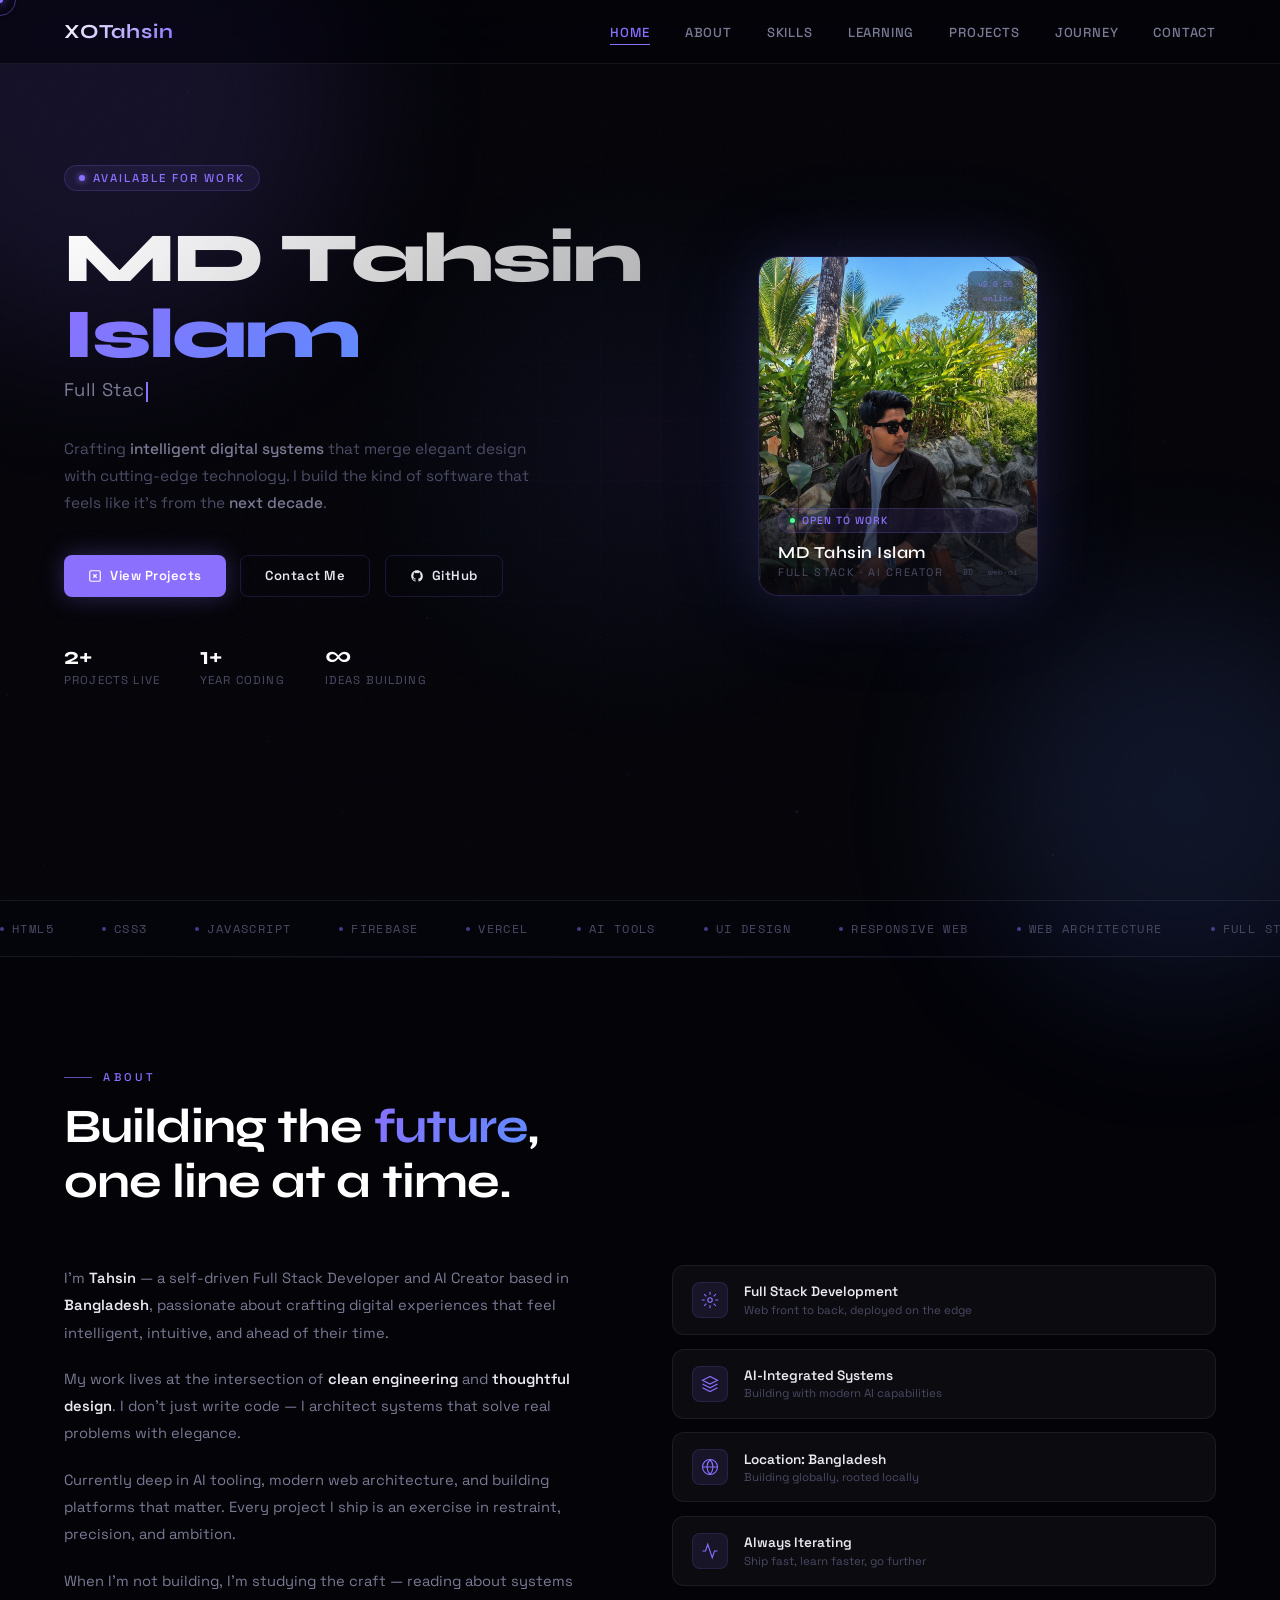
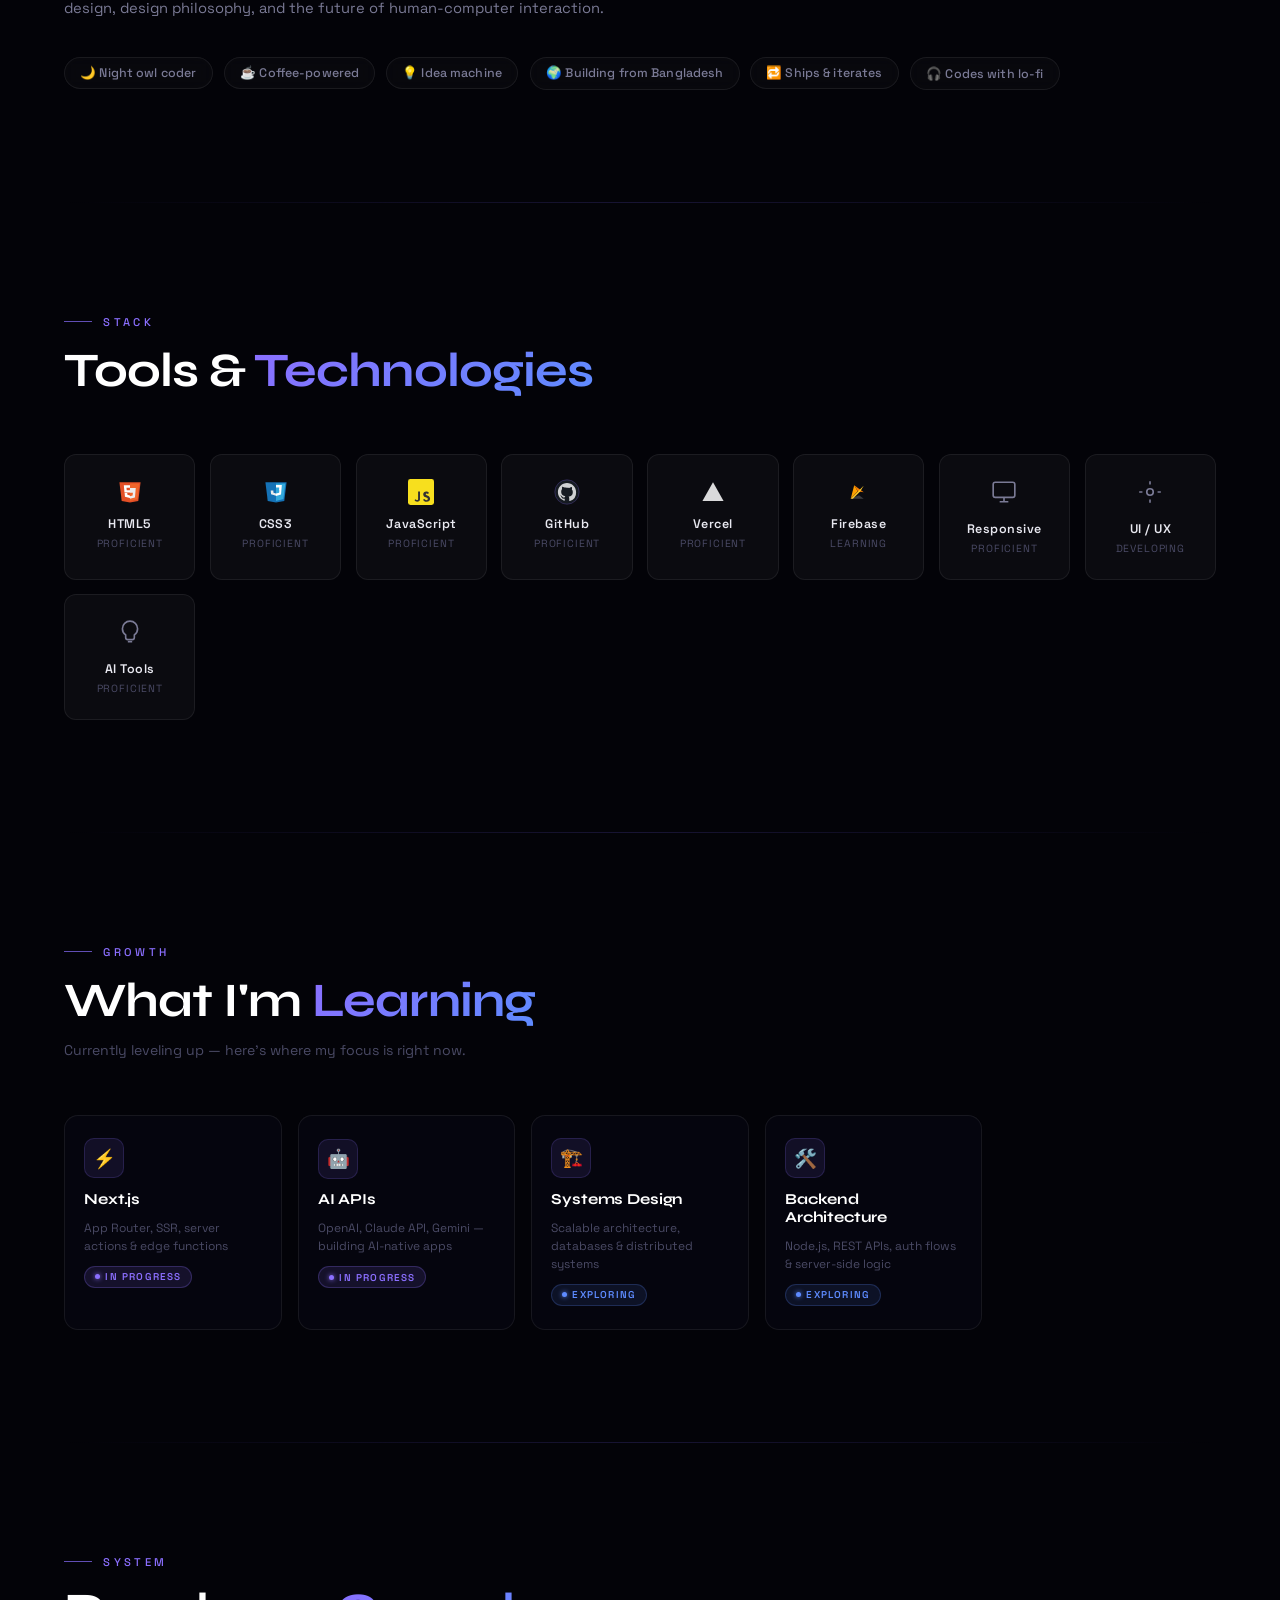
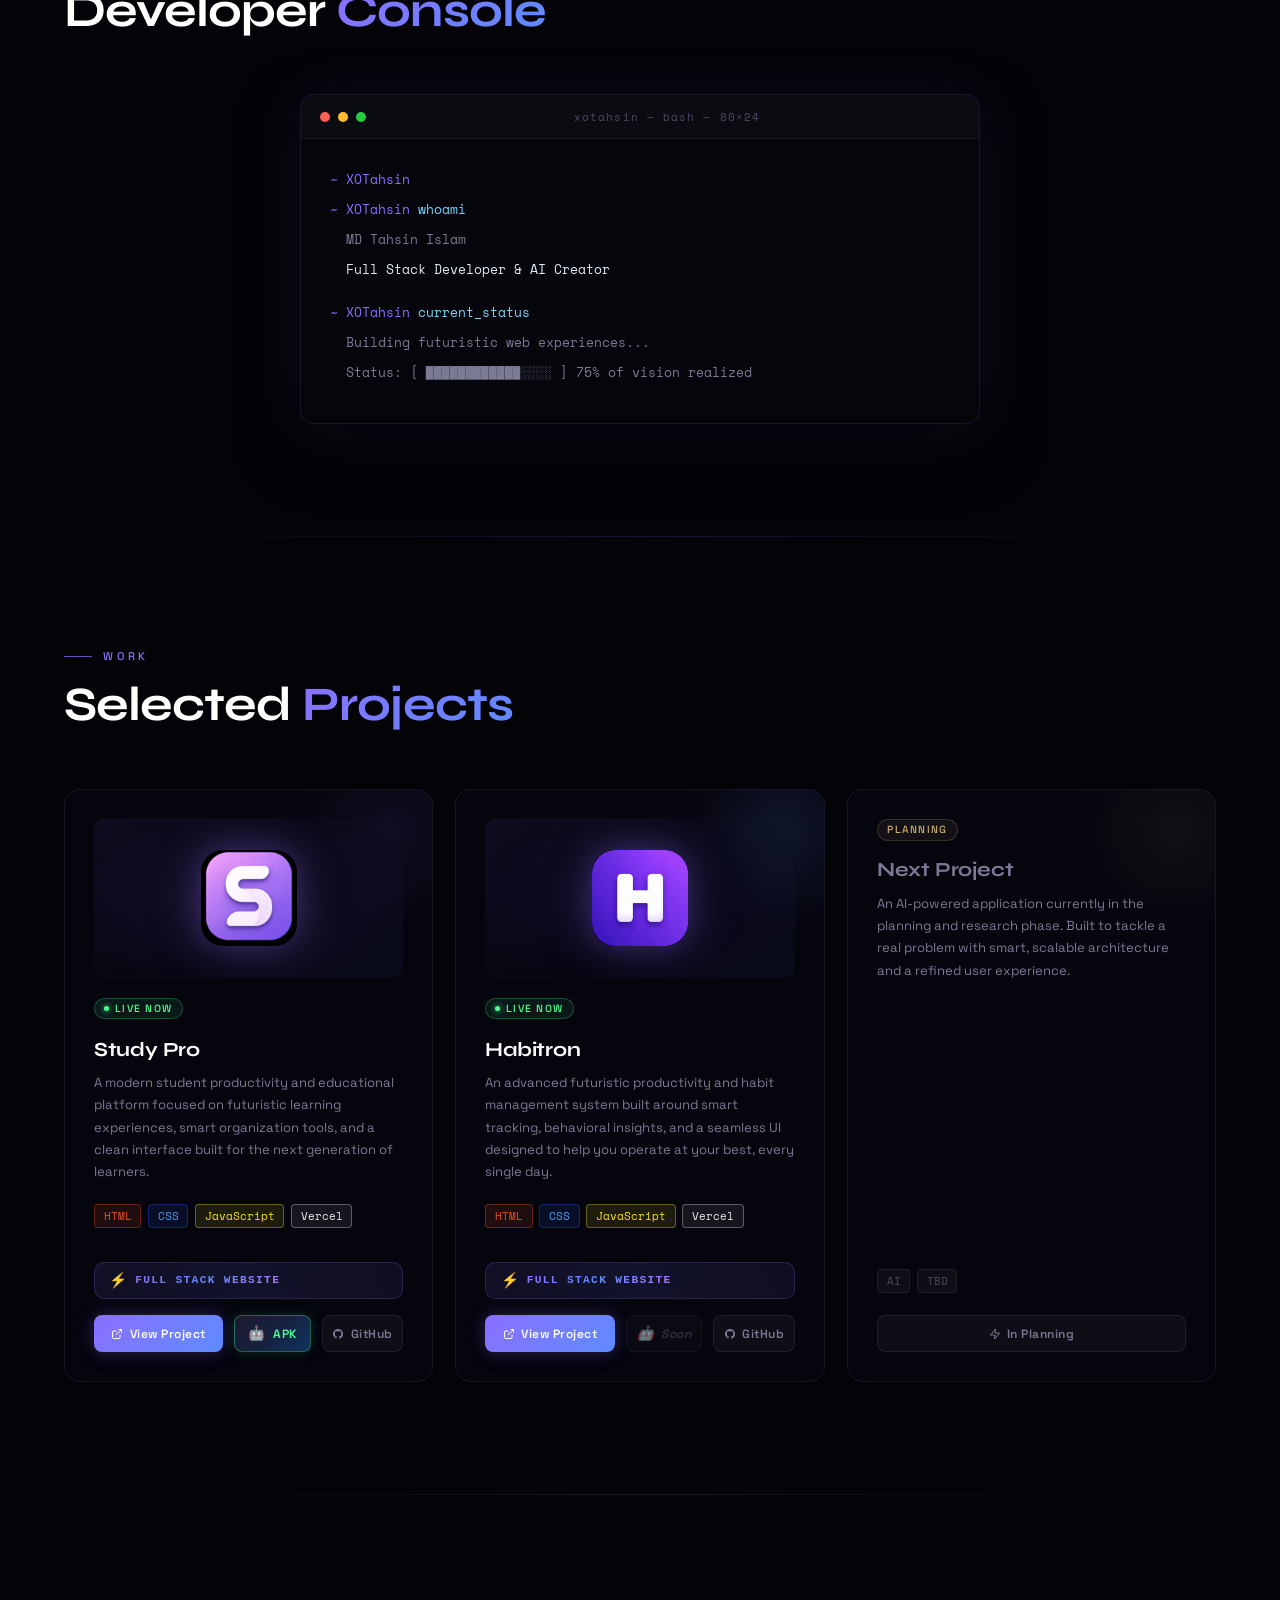
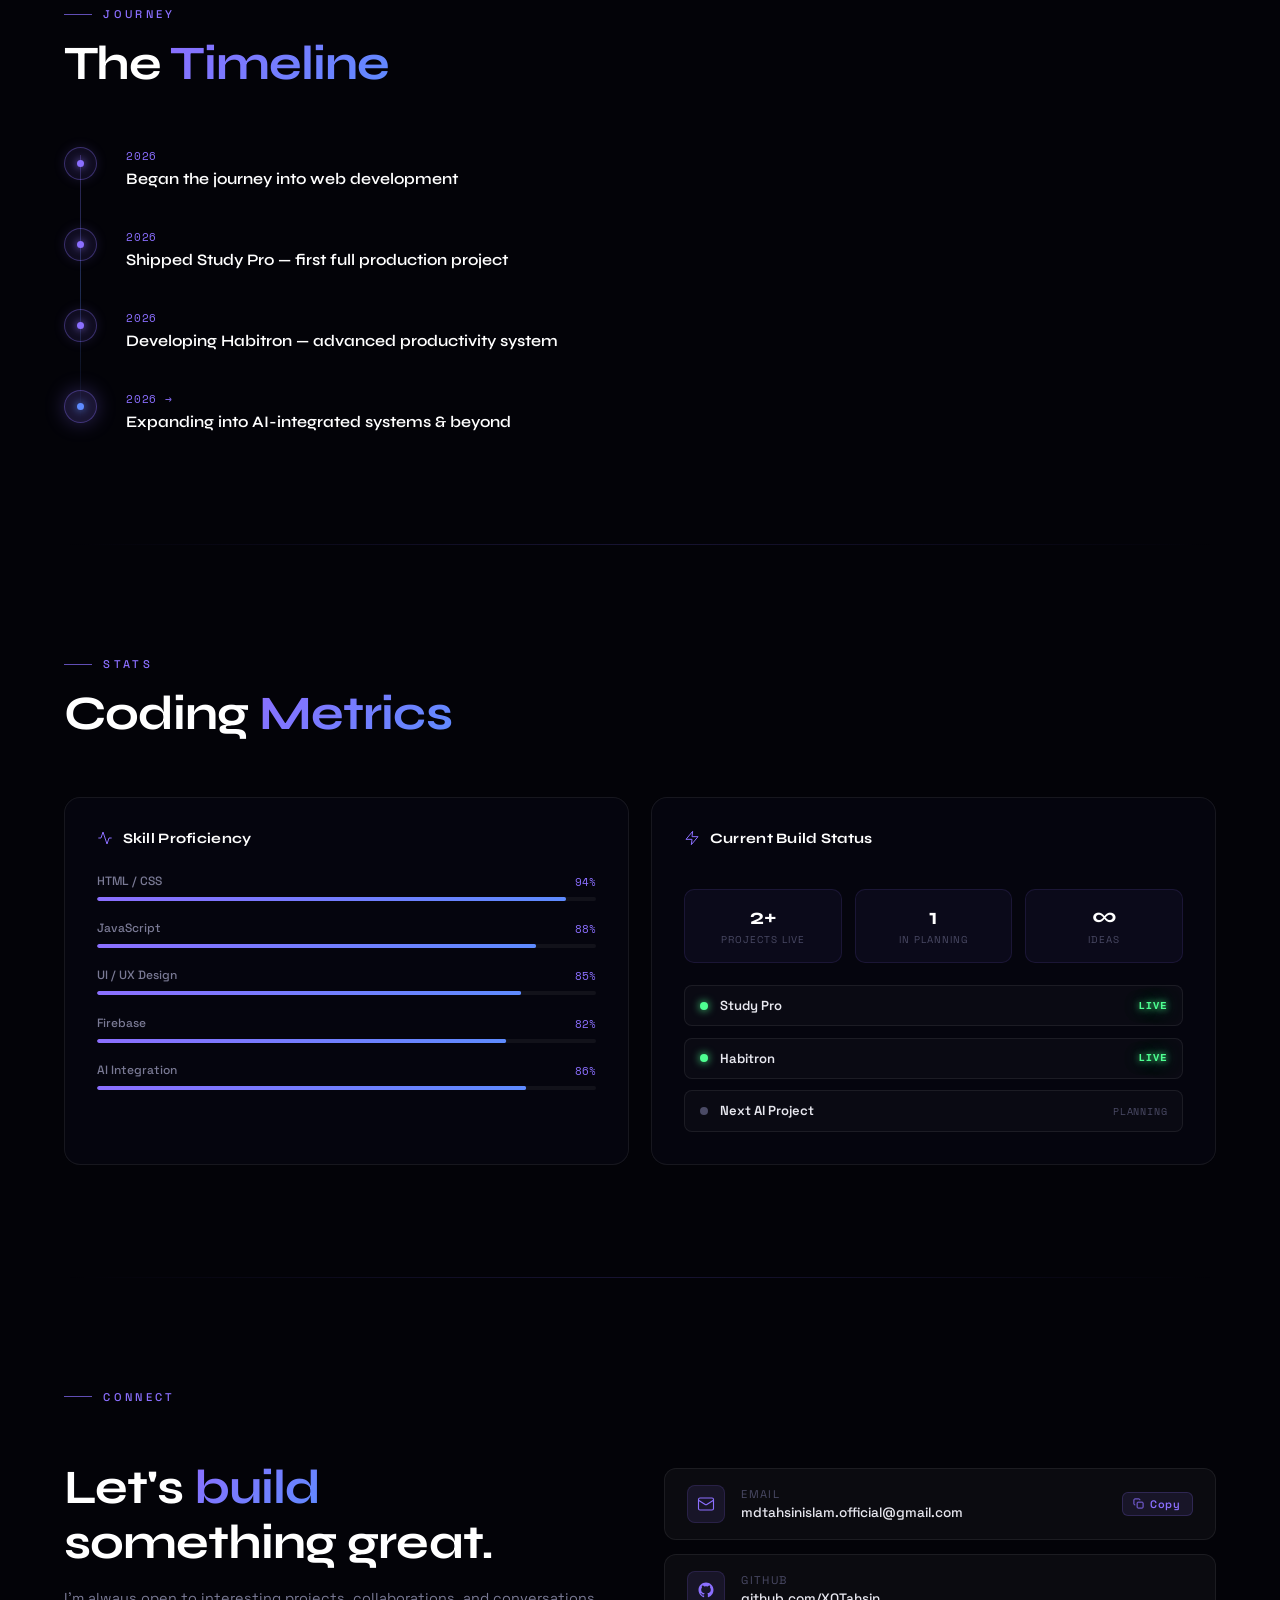
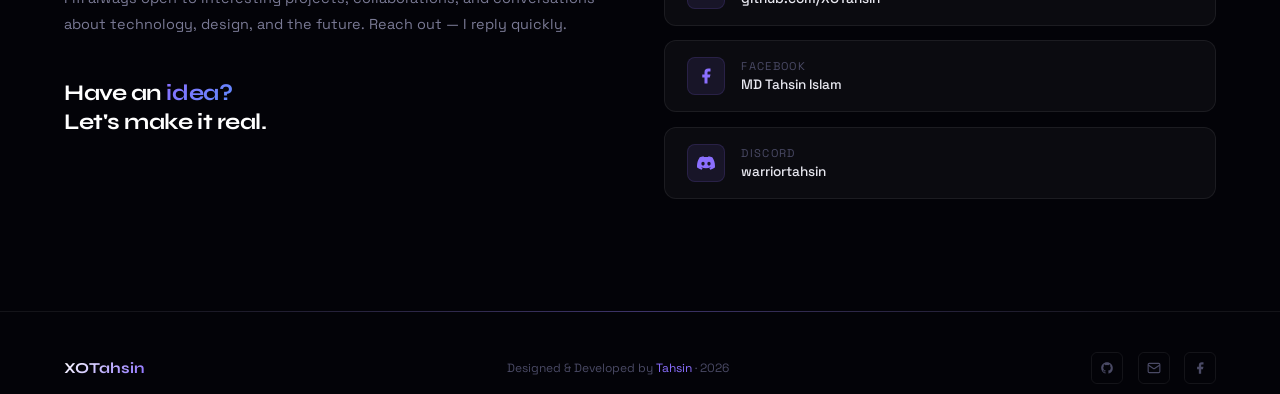
==== commit 1dd1b777: "Rename index (56).html to index.html" ====
--- a/index.html
+++ b/index.html
@@ -1,272 +1,2574 @@
-<!doctype html>
-<html lang="en" data-theme="paper">
+<!DOCTYPE html>
+<html lang="en">
 <head>
-  <meta charset="utf-8">
-  <meta name="viewport" content="width=device-width, initial-scale=1">
-  <meta name="theme-color" content="#f1eee4">
-  <meta name="description" content="MD Tahsin Islam — an independent digital builder from Bangladesh. Selected products, experiments and notes from the workbench.">
-  <meta name="author" content="MD Tahsin Islam">
-  <meta property="og:type" content="website">
-  <meta property="og:title" content="MD Tahsin Islam — Digital Fieldnotes">
-  <meta property="og:description" content="A working archive of digital products, experiments and useful things made by Tahsin.">
-  <meta property="og:image" content="https://raw.githubusercontent.com/XOTahsin/tahsin-portfolio/main/assets/img/og-cover.png">
-  <meta name="color-scheme" content="light dark">
-  <title>MD Tahsin Islam — Digital Fieldnotes</title>
-  <link rel="icon" href="assets/img/favicon.svg" type="image/svg+xml">
-  <link rel="manifest" href="site.webmanifest">
-  <link rel="preconnect" href="https://fonts.googleapis.com">
-  <link rel="preconnect" href="https://fonts.gstatic.com" crossorigin>
-  <link href="https://fonts.googleapis.com/css2?family=DM+Mono:wght@400;500&family=DM+Sans:wght@400;500;600;700&family=DM+Serif+Display:ital@0;1&display=swap" rel="stylesheet">
-  <link rel="stylesheet" href="assets/css/styles.css">
-  <script src="assets/js/app.js" defer></script>
+<meta charset="UTF-8" />
+<meta name="viewport" content="width=device-width, initial-scale=1.0" />
+<title>XOTahsin — MD Tahsin Islam · Full Stack Developer & AI Creator</title>
+<link rel="preconnect" href="https://fonts.googleapis.com" />
+<link rel="preconnect" href="https://fonts.gstatic.com" crossorigin />
+<link href="https://fonts.googleapis.com/css2?family=Space+Grotesk:wght@300;400;500;600;700&family=Space+Mono:wght@400;700&family=Syne:wght@400;500;600;700;800&display=swap" rel="stylesheet" />
+
+<style>
+/* ─── RESET & BASE ─────────────────────────────────── */
+*, *::before, *::after { margin: 0; padding: 0; box-sizing: border-box; }
+html { scroll-behavior: smooth; }
+body {
+  font-family: 'Space Grotesk', sans-serif;
+  background: #030308;
+  color: #e8e8f0;
+  overflow-x: hidden;
+  cursor: none;
+}
+
+/* ─── CSS VARIABLES ────────────────────────────────── */
+:root {
+  --bg:        #030308;
+  --bg2:       #07070f;
+  --bg3:       #0c0c1a;
+  --surface:   rgba(255,255,255,0.035);
+  --border:    rgba(255,255,255,0.07);
+  --border2:   rgba(120,100,255,0.18);
+  --text:      #e8e8f0;
+  --text-muted:#7a7a95;
+  --text-dim:  #4a4a65;
+  --accent:    #8b6fff;
+  --accent2:   #5e8bff;
+  --accent3:   #b06fff;
+  --glow:      rgba(139,111,255,0.35);
+  --glow2:     rgba(94,139,255,0.25);
+  --gold:      #c9a96e;
+  --green:     #4eff91;
+  --font-mono: 'Space Mono', monospace;
+  --font-display: 'Syne', sans-serif;
+}
+
+/* ─── CUSTOM CURSOR ────────────────────────────────── */
+#cursor-dot {
+  width: 6px; height: 6px;
+  background: var(--accent);
+  border-radius: 50%;
+  position: fixed; top: 0; left: 0;
+  pointer-events: none; z-index: 10000;
+  transform: translate(-50%,-50%);
+  transition: transform 0.08s ease;
+  box-shadow: 0 0 10px var(--accent), 0 0 20px var(--glow);
+}
+#cursor-ring {
+  width: 32px; height: 32px;
+  border: 1px solid rgba(139,111,255,0.45);
+  border-radius: 50%;
+  position: fixed; top: 0; left: 0;
+  pointer-events: none; z-index: 9999;
+  transform: translate(-50%,-50%);
+  transition: transform 0.18s cubic-bezier(0.23,1,0.32,1),
+              width 0.2s, height 0.2s, border-color 0.2s;
+}
+#cursor-ring.hover {
+  width: 50px; height: 50px;
+  border-color: var(--accent);
+  background: rgba(139,111,255,0.06);
+}
+
+/* ─── LOADING SCREEN ───────────────────────────────── */
+#loader {
+  position: fixed; inset: 0;
+  background: #030308;
+  z-index: 9998;
+  display: flex;
+  flex-direction: column;
+  align-items: center;
+  justify-content: center;
+  transition: opacity 0.8s ease, visibility 0.8s ease;
+}
+#loader.hidden { opacity: 0; visibility: hidden; }
+.loader-logo {
+  font-family: var(--font-display);
+  font-size: clamp(2.5rem, 6vw, 4.5rem);
+  font-weight: 700;
+  letter-spacing: 0.05em;
+  background: linear-gradient(135deg, #fff 0%, var(--accent) 50%, var(--accent2) 100%);
+  -webkit-background-clip: text; -webkit-text-fill-color: transparent;
+  background-clip: text;
+  opacity: 0;
+  animation: loaderFadeIn 0.8s 0.3s ease forwards;
+}
+.loader-sub {
+  font-size: 0.72rem;
+  letter-spacing: 0.28em;
+  color: var(--text-dim);
+  text-transform: uppercase;
+  margin-top: 0.6rem;
+  opacity: 0;
+  animation: loaderFadeIn 0.8s 0.6s ease forwards;
+}
+.loader-bar-wrap {
+  width: 180px; height: 1px;
+  background: var(--border);
+  margin-top: 2.5rem;
+  position: relative;
+  overflow: hidden;
+}
+.loader-bar {
+  position: absolute; left: 0; top: 0;
+  height: 100%;
+  width: 0;
+  background: linear-gradient(90deg, var(--accent), var(--accent2));
+  animation: loaderBar 1.8s 0.5s cubic-bezier(0.4,0,0.2,1) forwards;
+  box-shadow: 0 0 12px var(--glow);
+}
+@keyframes loaderFadeIn { to { opacity: 1; } }
+@keyframes loaderBar { to { width: 100%; } }
+
+/* ─── CANVAS / PARTICLES ───────────────────────────── */
+#bg-canvas {
+  position: fixed; inset: 0;
+  z-index: 0; pointer-events: none;
+  opacity: 0.55;
+}
+
+/* ─── GRID OVERLAY ─────────────────────────────────── */
+.grid-overlay {
+  position: fixed; inset: 0; z-index: 0; pointer-events: none;
+  background-image:
+    linear-gradient(rgba(139,111,255,0.025) 1px, transparent 1px),
+    linear-gradient(90deg, rgba(139,111,255,0.025) 1px, transparent 1px);
+  background-size: 60px 60px;
+  mask-image: radial-gradient(ellipse 80% 80% at 50% 50%, black 0%, transparent 100%);
+}
+
+/* ─── SCROLLBAR ────────────────────────────────────── */
+::-webkit-scrollbar { width: 4px; }
+::-webkit-scrollbar-track { background: var(--bg); }
+::-webkit-scrollbar-thumb { background: var(--accent); border-radius: 4px; }
+
+/* ─── NAV ──────────────────────────────────────────── */
+nav {
+  position: fixed; top: 0; left: 0; right: 0; z-index: 1000;
+  padding: 0 5%;
+  height: 64px;
+  display: flex; align-items: center; justify-content: space-between;
+  background: rgba(3,3,8,0.6);
+  backdrop-filter: blur(20px) saturate(1.5);
+  border-bottom: 1px solid var(--border);
+  transition: all 0.3s;
+}
+nav.scrolled {
+  background: rgba(3,3,8,0.88);
+  border-bottom-color: var(--border2);
+}
+.nav-logo {
+  font-family: var(--font-display);
+  font-size: 1.25rem;
+  font-weight: 700;
+  letter-spacing: 0.04em;
+  background: linear-gradient(135deg, #fff, var(--accent));
+  -webkit-background-clip: text; -webkit-text-fill-color: transparent;
+  background-clip: text;
+  text-decoration: none;
+  cursor: none;
+}
+.nav-links {
+  display: flex; align-items: center; gap: 2.2rem;
+  list-style: none;
+}
+.nav-links a {
+  color: var(--text-muted);
+  text-decoration: none;
+  font-size: 0.82rem;
+  letter-spacing: 0.06em;
+  text-transform: uppercase;
+  font-weight: 500;
+  cursor: none;
+  transition: color 0.2s;
+  position: relative;
+}
+.nav-links a::after {
+  content: '';
+  position: absolute; bottom: -4px; left: 0; right: 0; height: 1px;
+  background: var(--accent);
+  transform: scaleX(0); transform-origin: right;
+  transition: transform 0.25s ease;
+}
+.nav-links a:hover { color: #fff; }
+.nav-links a:hover::after { transform: scaleX(1); transform-origin: left; }
+.nav-mobile-btn {
+  display: none;
+  background: none; border: 1px solid var(--border2);
+  color: var(--text); padding: 6px 10px;
+  border-radius: 6px; cursor: none; font-size: 1rem;
+}
+.nav-mobile-menu {
+  display: none;
+  position: fixed; top: 64px; left: 0; right: 0;
+  background: rgba(7,7,15,0.97);
+  backdrop-filter: blur(24px);
+  border-bottom: 1px solid var(--border2);
+  padding: 1.5rem 5%;
+  z-index: 999;
+  flex-direction: column; gap: 1.4rem;
+}
+.nav-mobile-menu.open { display: flex; }
+.nav-mobile-menu a {
+  color: var(--text-muted);
+  text-decoration: none; font-size: 0.9rem;
+  letter-spacing: 0.06em; text-transform: uppercase;
+  transition: color 0.2s; cursor: none;
+}
+.nav-mobile-menu a:hover { color: var(--accent); }
+@media (max-width: 768px) {
+  .nav-links { display: none; }
+  .nav-mobile-btn { display: block; }
+}
+
+/* ─── SECTION COMMONS ──────────────────────────────── */
+section {
+  position: relative; z-index: 1;
+  padding: 7rem 5%;
+}
+.section-label {
+  font-size: 0.7rem;
+  letter-spacing: 0.3em;
+  text-transform: uppercase;
+  color: var(--accent);
+  font-weight: 500;
+  margin-bottom: 0.9rem;
+  display: flex; align-items: center; gap: 0.7rem;
+}
+.section-label::before {
+  content: '';
+  display: inline-block;
+  width: 28px; height: 1px;
+  background: var(--accent);
+  opacity: 0.7;
+}
+.section-title {
+  font-family: var(--font-display);
+  font-size: clamp(2rem, 4vw, 3rem);
+  font-weight: 700;
+  line-height: 1.15;
+  letter-spacing: -0.02em;
+  color: #fff;
+}
+.section-title span {
+  background: linear-gradient(135deg, var(--accent), var(--accent2));
+  -webkit-background-clip: text; -webkit-text-fill-color: transparent;
+  background-clip: text;
+}
+.reveal {
+  opacity: 0;
+  transform: translateY(28px);
+  transition: opacity 0.75s cubic-bezier(0.23,1,0.32,1),
+              transform 0.75s cubic-bezier(0.23,1,0.32,1);
+}
+.reveal.visible { opacity: 1; transform: translateY(0); }
+.reveal-delay-1 { transition-delay: 0.1s; }
+.reveal-delay-2 { transition-delay: 0.2s; }
+.reveal-delay-3 { transition-delay: 0.3s; }
+.reveal-delay-4 { transition-delay: 0.45s; }
+.reveal-delay-5 { transition-delay: 0.6s; }
+
+/* ─── HERO ─────────────────────────────────────────── */
+#hero {
+  min-height: 100vh;
+  display: flex; align-items: center;
+  padding-top: 64px;
+  gap: 4rem;
+}
+.hero-content {
+  flex: 1;
+  min-width: 0;
+  max-width: 600px;
+}
+.hero-eyebrow {
+  display: inline-flex; align-items: center; gap: 0.5rem;
+  background: rgba(139,111,255,0.08);
+  border: 1px solid rgba(139,111,255,0.2);
+  padding: 0.3rem 0.9rem;
+  border-radius: 100px;
+  font-size: 0.72rem;
+  letter-spacing: 0.18em;
+  text-transform: uppercase;
+  color: var(--accent);
+  margin-bottom: 1.8rem;
+  font-weight: 500;
+}
+.hero-eyebrow::before {
+  content: '';
+  width: 6px; height: 6px;
+  background: var(--accent);
+  border-radius: 50%;
+  box-shadow: 0 0 6px var(--accent);
+  animation: pulse 2s infinite;
+}
+@keyframes pulse {
+  0%,100% { opacity:1; } 50% { opacity:0.3; }
+}
+.hero-name {
+  font-family: var(--font-display);
+  font-size: clamp(2.6rem, 5.5vw, 4.5rem);
+  font-weight: 800;
+  line-height: 1.08;
+  letter-spacing: -0.03em;
+  color: #fff;
+  margin-bottom: 0.4rem;
+}
+.hero-name-glow {
+  background: linear-gradient(135deg, #fff 0%, rgba(255,255,255,0.7) 100%);
+  -webkit-background-clip: text; -webkit-text-fill-color: transparent;
+  background-clip: text;
+  position: relative;
+}
+.hero-role {
+  font-size: clamp(0.95rem, 2vw, 1.15rem);
+  color: var(--text-muted);
+  letter-spacing: 0.02em;
+  margin-bottom: 1.6rem;
+  min-height: 2rem;
+}
+.typing-cursor {
+  display: inline-block;
+  width: 2px; height: 1.1em;
+  background: var(--accent);
+  vertical-align: middle;
+  margin-left: 2px;
+  animation: blink 1s infinite;
+}
+@keyframes blink { 0%,100%{opacity:1} 50%{opacity:0} }
+.hero-tagline {
+  font-size: clamp(0.88rem, 1.4vw, 0.96rem);
+  color: var(--text-dim);
+  line-height: 1.75;
+  max-width: 480px;
+  margin-bottom: 2.4rem;
+}
+.hero-tagline strong { color: var(--text-muted); font-weight: 500; }
+.hero-btns {
+  display: flex; flex-wrap: wrap; gap: 0.9rem;
+  margin-bottom: 3rem;
+}
+.btn {
+  display: inline-flex; align-items: center; gap: 0.5rem;
+  padding: 0.72rem 1.5rem;
+  border-radius: 8px;
+  font-size: 0.82rem;
+  font-family: 'Space Grotesk', sans-serif;
+  font-weight: 600;
+  letter-spacing: 0.04em;
+  text-decoration: none;
+  cursor: none;
+  transition: all 0.22s ease;
+  white-space: nowrap;
+}
+.btn-primary {
+  background: var(--accent);
+  color: #fff;
+  box-shadow: 0 0 24px rgba(139,111,255,0.3);
+}
+.btn-primary:hover {
+  background: #9d82ff;
+  box-shadow: 0 0 36px rgba(139,111,255,0.5);
+  transform: translateY(-2px);
+}
+.btn-ghost {
+  background: transparent;
+  color: var(--text);
+  border: 1px solid var(--border2);
+}
+.btn-ghost:hover {
+  border-color: var(--accent);
+  color: var(--accent);
+  background: rgba(139,111,255,0.06);
+  transform: translateY(-2px);
+}
+.hero-stats {
+  display: flex; gap: 2.5rem; flex-wrap: wrap;
+}
+.hero-stat-num {
+  font-family: var(--font-display);
+  font-size: 1.5rem;
+  font-weight: 700;
+  color: #fff;
+  line-height: 1;
+}
+.hero-stat-label {
+  font-size: 0.72rem;
+  color: var(--text-dim);
+  letter-spacing: 0.1em;
+  text-transform: uppercase;
+  margin-top: 0.25rem;
+}
+
+/* ─── HERO IMAGE ───────────────────────────────────── */
+.hero-visual {
+  flex: 0 0 340px;
+  display: flex; align-items: center; justify-content: center;
+  position: relative;
+}
+.hero-img-frame {
+  width: 280px; height: 340px;
+  border-radius: 20px;
+  background: linear-gradient(145deg, rgba(139,111,255,0.08), rgba(94,139,255,0.04));
+  border: 1px solid var(--border2);
+  position: relative;
+  overflow: hidden;
+  box-shadow: 0 0 60px rgba(139,111,255,0.15), 0 0 120px rgba(94,139,255,0.08);
+  animation: floatFrame 5s ease-in-out infinite;
+}
+@keyframes floatFrame {
+  0%,100% { transform: translateY(0px); }
+  50% { transform: translateY(-10px); }
+}
+.hero-img-frame::before {
+  content: '';
+  position: absolute; inset: 0;
+  background: linear-gradient(145deg, rgba(139,111,255,0.07) 0%, transparent 60%, rgba(94,139,255,0.05) 100%);
+  z-index: 1;
+}
+.hero-img-inner {
+  width: 100%; height: 100%;
+  display: flex; flex-direction: column;
+  align-items: center; justify-content: center;
+  gap: 0.8rem;
+  position: relative; z-index: 2;
+}
+.hero-avatar-ring {
+  width: 110px; height: 110px;
+  border-radius: 50%;
+  border: 1.5px solid rgba(139,111,255,0.4);
+  display: flex; align-items: center; justify-content: center;
+  position: relative;
+  box-shadow: 0 0 30px rgba(139,111,255,0.2);
+}
+.hero-avatar-ring::before {
+  content: '';
+  position: absolute; inset: -8px;
+  border-radius: 50%;
+  border: 1px solid rgba(139,111,255,0.12);
+  animation: spinRing 8s linear infinite;
+}
+.hero-avatar-ring::after {
+  content: '';
+  position: absolute;
+  width: 18px; height: 18px;
+  background: var(--accent);
+  border-radius: 50%;
+  top: -2px; right: 2px;
+  box-shadow: 0 0 10px var(--accent);
+}
+@keyframes spinRing {
+  from { transform: rotate(0deg); }
+  to { transform: rotate(360deg); }
+}
+.hero-avatar-icon {
+  font-size: 2.8rem;
+  opacity: 0.6;
+  filter: grayscale(0.3);
+}
+.hero-img-name {
+  font-family: var(--font-display);
+  font-size: 1rem;
+  font-weight: 600;
+  color: #fff;
+  letter-spacing: 0.03em;
+}
+.hero-img-role {
+  font-size: 0.68rem;
+  color: var(--text-dim);
+  letter-spacing: 0.15em;
+  text-transform: uppercase;
+}
+.hero-img-badge {
+  display: flex; align-items: center; gap: 0.4rem;
+  background: rgba(139,111,255,0.1);
+  border: 1px solid rgba(139,111,255,0.2);
+  padding: 0.3rem 0.7rem;
+  border-radius: 100px;
+  font-size: 0.65rem;
+  color: var(--accent);
+  letter-spacing: 0.1em;
+  text-transform: uppercase;
+  font-weight: 500;
+}
+.hero-img-badge-dot {
+  width: 5px; height: 5px;
+  background: #4eff91;
+  border-radius: 50%;
+  box-shadow: 0 0 6px #4eff91;
+  animation: pulse 2s infinite;
+}
+.hero-corner {
+  position: absolute;
+  width: 12px; height: 12px;
+  border-color: var(--accent);
+  border-style: solid;
+  opacity: 0.5;
+}
+.hero-corner-tl { top: -1px; left: -1px; border-width: 1.5px 0 0 1.5px; border-radius: 3px 0 0 0; }
+.hero-corner-tr { top: -1px; right: -1px; border-width: 1.5px 1.5px 0 0; border-radius: 0 3px 0 0; }
+.hero-corner-bl { bottom: -1px; left: -1px; border-width: 0 0 1.5px 1.5px; border-radius: 0 0 0 3px; }
+.hero-corner-br { bottom: -1px; right: -1px; border-width: 0 1.5px 1.5px 0; border-radius: 0 0 3px 0; }
+.hero-ambient {
+  position: absolute;
+  width: 300px; height: 300px;
+  background: radial-gradient(circle, rgba(139,111,255,0.12) 0%, transparent 70%);
+  border-radius: 50%;
+  top: 50%; left: 50%;
+  transform: translate(-50%,-50%);
+  pointer-events: none;
+  z-index: -1;
+  animation: ambientPulse 4s ease-in-out infinite;
+}
+@keyframes ambientPulse {
+  0%,100% { opacity:0.6; transform: translate(-50%,-50%) scale(1); }
+  50% { opacity:1; transform: translate(-50%,-50%) scale(1.08); }
+}
+
+/* ─── ABOUT ─────────────────────────────────────────── */
+#about { background: transparent; }
+.about-grid {
+  display: grid;
+  grid-template-columns: 1fr 1fr;
+  gap: 4rem;
+  margin-top: 3.5rem;
+  align-items: start;
+}
+.about-text {
+  display: flex; flex-direction: column; gap: 1.2rem;
+}
+.about-text p {
+  font-size: 0.92rem;
+  color: var(--text-muted);
+  line-height: 1.85;
+}
+.about-text p strong { color: var(--text); font-weight: 600; }
+.about-cards {
+  display: flex; flex-direction: column; gap: 0.85rem;
+}
+.about-card {
+  display: flex; align-items: center; gap: 1rem;
+  background: var(--surface);
+  border: 1px solid var(--border);
+  border-radius: 12px;
+  padding: 1rem 1.2rem;
+  transition: all 0.22s;
+}
+.about-card:hover { border-color: var(--border2); background: rgba(139,111,255,0.04); }
+.about-card-icon {
+  width: 36px; height: 36px; flex-shrink: 0;
+  border-radius: 8px;
+  background: rgba(139,111,255,0.1);
+  border: 1px solid rgba(139,111,255,0.15);
+  display: flex; align-items: center; justify-content: center;
+  color: var(--accent);
+}
+.about-card-title {
+  font-size: 0.85rem; font-weight: 600; color: var(--text);
+}
+.about-card-sub {
+  font-size: 0.72rem; color: var(--text-dim); margin-top: 0.15rem;
+}
+@media (max-width: 768px) {
+  .about-grid { grid-template-columns: 1fr; gap: 2rem; }
+}
+
+/* ─── SKILLS ─────────────────────────────────────────── */
+#skills { background: transparent; }
+.skills-grid {
+  display: grid;
+  grid-template-columns: repeat(auto-fill, minmax(120px, 1fr));
+  gap: 0.9rem;
+  margin-top: 3.5rem;
+}
+.skill-card {
+  background: var(--surface);
+  border: 1px solid var(--border);
+  border-radius: 12px;
+  padding: 1.5rem 1rem;
+  text-align: center;
+  transition: all 0.25s ease;
+  position: relative; overflow: hidden;
+  cursor: default;
+}
+.skill-card::before {
+  content: '';
+  position: absolute; inset: 0;
+  background: linear-gradient(135deg, rgba(139,111,255,0.06), rgba(94,139,255,0.03));
+  opacity: 0; transition: opacity 0.25s;
+}
+.skill-card:hover { border-color: var(--border2); transform: translateY(-4px); }
+.skill-card:hover::before { opacity: 1; }
+.skill-card:hover .skill-icon { color: var(--accent); }
+.skill-icon {
+  font-size: 1.6rem;
+  margin-bottom: 0.7rem;
+  color: var(--text-muted);
+  transition: color 0.25s;
+  display: block;
+  line-height: 1;
+}
+.skill-name {
+  font-size: 0.78rem;
+  font-weight: 600;
+  color: var(--text);
+  letter-spacing: 0.04em;
+  display: block;
+}
+.skill-level {
+  font-size: 0.65rem;
+  color: var(--text-dim);
+  letter-spacing: 0.08em;
+  text-transform: uppercase;
+  display: block;
+  margin-top: 0.3rem;
+}
+.skill-svg { width: 26px; height: 26px; margin: 0 auto 0.7rem; display: block; }
+
+/* ─── TERMINAL ─────────────────────────────────────── */
+#terminal { background: transparent; }
+.terminal-wrap {
+  max-width: 680px;
+  margin: 3.5rem auto 0;
+  background: rgba(6,6,14,0.85);
+  border: 1px solid rgba(139,111,255,0.15);
+  border-radius: 14px;
+  overflow: hidden;
+  box-shadow: 0 0 60px rgba(139,111,255,0.08), 0 24px 60px rgba(0,0,0,0.5);
+  backdrop-filter: blur(16px);
+}
+.terminal-titlebar {
+  display: flex; align-items: center; gap: 0.5rem;
+  padding: 0.85rem 1.2rem;
+  background: rgba(255,255,255,0.025);
+  border-bottom: 1px solid rgba(255,255,255,0.06);
+}
+.t-dot { width: 10px; height: 10px; border-radius: 50%; }
+.t-dot-r { background: #ff5f56; }
+.t-dot-y { background: #ffbd2e; }
+.t-dot-g { background: #27c93f; }
+.terminal-title {
+  margin-left: auto; margin-right: auto;
+  font-family: var(--font-mono);
+  font-size: 0.68rem;
+  color: var(--text-dim);
+  letter-spacing: 0.1em;
+}
+.terminal-body {
+  padding: 1.8rem 1.8rem 2rem;
+  font-family: var(--font-mono);
+  font-size: 0.82rem;
+  line-height: 1.8;
+}
+.t-line { margin-bottom: 0.4rem; }
+.t-prompt { color: var(--accent); }
+.t-command { color: #7dd3fc; }
+.t-output { color: var(--text-muted); padding-left: 1rem; }
+.t-output-hl { color: #e2e8f0; }
+.t-spacer { height: 0.8rem; }
+.t-cursor-blink {
+  display: inline-block;
+  width: 8px; height: 14px;
+  background: var(--accent);
+  vertical-align: middle;
+  margin-left: 2px;
+  animation: blink 1s infinite;
+}
+
+/* ─── PROJECTS ─────────────────────────────────────── */
+#projects { background: transparent; }
+.projects-grid {
+  display: grid;
+  grid-template-columns: repeat(auto-fill, minmax(300px, 1fr));
+  gap: 1.4rem;
+  margin-top: 3.5rem;
+}
+.project-card {
+  background: rgba(8,8,18,0.7);
+  border: 1px solid var(--border);
+  border-radius: 16px;
+  padding: 1.8rem;
+  position: relative; overflow: hidden;
+  transition: all 0.28s ease;
+  backdrop-filter: blur(12px);
+  display: flex; flex-direction: column;
+  cursor: default;
+}
+.project-card::after {
+  content: '';
+  position: absolute;
+  top: 0; left: 0; right: 0;
+  height: 1px;
+  background: linear-gradient(90deg, transparent, var(--accent), transparent);
+  opacity: 0; transition: opacity 0.3s;
+}
+.project-card:hover {
+  border-color: rgba(139,111,255,0.28);
+  transform: translateY(-5px) rotateX(1deg);
+  box-shadow: 0 24px 60px rgba(0,0,0,0.4), 0 0 40px rgba(139,111,255,0.08);
+}
+.project-card:hover::after { opacity: 1; }
+.project-card-glow {
+  position: absolute;
+  width: 200px; height: 200px;
+  border-radius: 50%;
+  background: radial-gradient(circle, rgba(139,111,255,0.08) 0%, transparent 70%);
+  top: -60px; right: -60px;
+  pointer-events: none;
+}
+.project-tag {
+  display: inline-flex;
+  align-items: center;
+  background: rgba(139,111,255,0.1);
+  border: 1px solid rgba(139,111,255,0.2);
+  color: var(--accent);
+  font-size: 0.65rem;
+  letter-spacing: 0.12em;
+  text-transform: uppercase;
+  padding: 0.2rem 0.6rem;
+  border-radius: 100px;
+  margin-bottom: 1.1rem;
+  font-weight: 500;
+  width: fit-content;
+}
+.project-title {
+  font-family: var(--font-display);
+  font-size: 1.25rem;
+  font-weight: 700;
+  color: #fff;
+  margin-bottom: 0.65rem;
+  letter-spacing: -0.01em;
+}
+.project-desc {
+  font-size: 0.82rem;
+  color: var(--text-muted);
+  line-height: 1.7;
+  margin-bottom: 1.3rem;
+  flex: 1;
+}
+.project-techs {
+  display: flex; flex-wrap: wrap; gap: 0.4rem;
+  margin-bottom: 1.4rem;
+}
+.project-tech {
+  background: rgba(255,255,255,0.04);
+  border: 1px solid var(--border);
+  color: var(--text-dim);
+  font-size: 0.68rem;
+  padding: 0.18rem 0.55rem;
+  border-radius: 4px;
+  font-family: var(--font-mono);
+}
+/* Colored tech tags */
+.project-tech-html {
+  background: rgba(228,77,38,0.12);
+  border-color: rgba(228,77,38,0.35);
+  color: #e44d26;
+}
+.project-tech-css {
+  background: rgba(38,77,228,0.12);
+  border-color: rgba(38,77,228,0.35);
+  color: #4d9fec;
+}
+.project-tech-js {
+  background: rgba(247,223,30,0.1);
+  border-color: rgba(247,223,30,0.35);
+  color: #f7df1e;
+}
+.project-tech-vercel {
+  background: rgba(255,255,255,0.07);
+  border-color: rgba(255,255,255,0.3);
+  color: #ebebeb;
+}
+/* Full stack website premium badge */
+.project-fullstack-badge {
+  display: flex;
+  align-items: center;
+  gap: 0.5rem;
+  margin-top: 0.7rem;
+  margin-bottom: 1rem;
+  padding: 0.55rem 0.9rem;
+  border-radius: 10px;
+  background: linear-gradient(135deg, rgba(139,111,255,0.1) 0%, rgba(94,139,255,0.07) 50%, rgba(176,111,255,0.08) 100%);
+  border: 1px solid rgba(139,111,255,0.22);
+  position: relative;
+  overflow: hidden;
+}
+.project-fullstack-badge::before {
+  content: '';
+  position: absolute;
+  inset: 0;
+  background: linear-gradient(90deg, transparent, rgba(139,111,255,0.06), transparent);
+  animation: shimmerBadge 3s ease-in-out infinite;
+}
+@keyframes shimmerBadge {
+  0%,100% { opacity: 0; transform: translateX(-100%); }
+  50% { opacity: 1; transform: translateX(100%); }
+}
+.project-fullstack-icon {
+  font-size: 0.9rem;
+  position: relative; z-index: 1;
+}
+.project-fullstack-text {
+  font-family: var(--font-mono);
+  font-size: 0.7rem;
+  letter-spacing: 0.12em;
+  text-transform: uppercase;
+  font-weight: 600;
+  background: linear-gradient(135deg, var(--accent), var(--accent2), var(--accent3));
+  -webkit-background-clip: text;
+  -webkit-text-fill-color: transparent;
+  background-clip: text;
+  position: relative; z-index: 1;
+}
+.project-links {
+  display: flex; gap: 0.7rem; margin-top: auto;
+}
+.project-link {
+  flex: 1;
+  display: flex; align-items: center; justify-content: center; gap: 0.4rem;
+  padding: 0.6rem;
+  border-radius: 8px;
+  font-size: 0.75rem;
+  font-weight: 600;
+  letter-spacing: 0.04em;
+  text-decoration: none;
+  cursor: none;
+  transition: all 0.2s;
+}
+.project-link-primary { background: var(--accent); color: #fff; }
+.project-link-primary:hover { background: #9d82ff; transform: translateY(-1px); }
+.project-link-secondary {
+  background: rgba(255,255,255,0.04);
+  border: 1px solid var(--border);
+  color: var(--text-muted);
+}
+.project-link-secondary:hover { border-color: var(--accent); color: var(--accent); }
+.project-coming-soon { opacity: 0.5; }
+
+/* ─── TIMELINE ─────────────────────────────────────── */
+#timeline { background: transparent; }
+.timeline-wrap {
+  margin-top: 3.5rem;
+  max-width: 580px;
+  position: relative;
+}
+.timeline-line {
+  position: absolute;
+  left: 16px; top: 8px; bottom: 8px;
+  width: 1px;
+  background: linear-gradient(to bottom, var(--accent), var(--accent2), transparent);
+  opacity: 0.3;
+}
+.timeline-item {
+  display: flex; gap: 1.8rem;
+  margin-bottom: 2.4rem;
+  align-items: flex-start;
+  position: relative;
+}
+.timeline-node {
+  flex-shrink: 0;
+  width: 33px; height: 33px;
+  border-radius: 50%;
+  background: rgba(139,111,255,0.1);
+  border: 1.5px solid rgba(139,111,255,0.35);
+  display: flex; align-items: center; justify-content: center;
+  position: relative; z-index: 1;
+  box-shadow: 0 0 12px rgba(139,111,255,0.15);
+}
+.timeline-node-dot {
+  width: 7px; height: 7px;
+  background: var(--accent);
+  border-radius: 50%;
+  box-shadow: 0 0 8px var(--accent);
+}
+.timeline-year {
+  font-family: var(--font-mono);
+  font-size: 0.7rem;
+  color: var(--accent);
+  letter-spacing: 0.08em;
+  margin-bottom: 0.3rem;
+  font-weight: 400;
+}
+.timeline-event {
+  font-family: var(--font-display);
+  font-size: 1rem;
+  font-weight: 600;
+  color: #fff;
+  line-height: 1.3;
+}
+
+/* ─── ★ NEW: CODING METRICS (replaces GitHub Activity) ─ */
+#metrics-section { background: transparent; }
+.metrics-wrap {
+  margin-top: 3.5rem;
+  display: grid;
+  grid-template-columns: 1fr 1fr;
+  gap: 1.4rem;
+}
+@media (max-width: 768px) { .metrics-wrap { grid-template-columns: 1fr; } }
+
+/* Skill Bars Card */
+.metrics-card {
+  background: rgba(8,8,18,0.7);
+  border: 1px solid var(--border);
+  border-radius: 16px;
+  padding: 2rem;
+  backdrop-filter: blur(12px);
+  position: relative; overflow: hidden;
+  transition: border-color 0.3s;
+}
+.metrics-card:hover { border-color: var(--border2); }
+.metrics-card-title {
+  font-family: var(--font-display);
+  font-size: 0.9rem;
+  font-weight: 700;
+  color: #fff;
+  letter-spacing: 0.02em;
+  margin-bottom: 1.6rem;
+  display: flex; align-items: center; gap: 0.6rem;
+}
+.metrics-card-title svg { color: var(--accent); }
+
+.skill-bar-row {
+  margin-bottom: 1.2rem;
+}
+.skill-bar-label {
+  display: flex; justify-content: space-between;
+  font-size: 0.75rem;
+  color: var(--text-muted);
+  margin-bottom: 0.45rem;
+  font-weight: 500;
+}
+.skill-bar-pct { color: var(--accent); font-family: var(--font-mono); font-size: 0.7rem; }
+.skill-bar-track {
+  height: 4px;
+  background: rgba(255,255,255,0.05);
+  border-radius: 4px;
+  overflow: hidden;
+}
+.skill-bar-fill {
+  height: 100%; border-radius: 4px;
+  background: linear-gradient(90deg, var(--accent), var(--accent2));
+  transform: scaleX(0); transform-origin: left;
+  transition: transform 1.2s cubic-bezier(0.23,1,0.32,1);
+}
+.skill-bar-fill.animated { transform: scaleX(1); }
+
+/* Activity Heatmap (custom, not fake GitHub) */
+.activity-heatmap {
+  display: grid;
+  grid-template-columns: repeat(7, 1fr);
+  gap: 4px;
+  margin-top: 0.5rem;
+}
+.heat-label-row {
+  display: flex; justify-content: space-between;
+  margin-bottom: 0.6rem;
+}
+.heat-day-label {
+  font-family: var(--font-mono);
+  font-size: 0.6rem;
+  color: var(--text-dim);
+  width: calc(100% / 7);
+  text-align: center;
+}
+.heat-cell {
+  aspect-ratio: 1;
+  border-radius: 3px;
+  background: rgba(255,255,255,0.04);
+  position: relative;
+  transition: transform 0.15s;
+  cursor: default;
+}
+.heat-cell:hover { transform: scale(1.3); z-index: 2; }
+.heat-0 { background: rgba(255,255,255,0.04); }
+.heat-1 { background: rgba(139,111,255,0.2); }
+.heat-2 { background: rgba(139,111,255,0.45); }
+.heat-3 { background: rgba(139,111,255,0.7); }
+.heat-4 { background: var(--accent); box-shadow: 0 0 5px rgba(139,111,255,0.5); }
+.heat-caption {
+  font-size: 0.68rem;
+  color: var(--text-dim);
+  margin-top: 1rem;
+  text-align: right;
+  letter-spacing: 0.06em;
+}
+
+/* Focus Mode Card (new) */
+.focus-mode-card {
+  display: flex; flex-direction: column; gap: 1rem;
+}
+.focus-stat-row {
+  display: flex; gap: 0.8rem;
+}
+.focus-stat-box {
+  flex: 1;
+  background: rgba(139,111,255,0.05);
+  border: 1px solid rgba(139,111,255,0.12);
+  border-radius: 10px;
+  padding: 1rem;
+  text-align: center;
+  transition: border-color 0.2s;
+}
+.focus-stat-box:hover { border-color: rgba(139,111,255,0.3); }
+.focus-stat-box-num {
+  font-family: var(--font-display);
+  font-size: 1.4rem;
+  font-weight: 700;
+  color: #fff;
+  line-height: 1;
+}
+.focus-stat-box-label {
+  font-size: 0.62rem;
+  color: var(--text-dim);
+  letter-spacing: 0.1em;
+  text-transform: uppercase;
+  margin-top: 0.3rem;
+}
+
+/* Current Build Card */
+.build-list { display: flex; flex-direction: column; gap: 0.7rem; margin-top: 0.4rem; }
+.build-item {
+  display: flex; align-items: center; gap: 0.8rem;
+  background: rgba(255,255,255,0.025);
+  border: 1px solid var(--border);
+  border-radius: 8px;
+  padding: 0.7rem 0.9rem;
+}
+.build-dot {
+  width: 8px; height: 8px; border-radius: 50%; flex-shrink: 0;
+}
+.build-dot-live { background: var(--green); box-shadow: 0 0 8px var(--green); animation: pulse 2s infinite; }
+.build-dot-dev  { background: #ffbd2e; box-shadow: 0 0 8px #ffbd2e; animation: pulse 2.5s infinite; }
+.build-dot-plan { background: var(--text-dim); }
+.build-item-name { font-size: 0.82rem; font-weight: 600; color: var(--text); flex: 1; }
+.build-item-status { font-size: 0.65rem; font-family: var(--font-mono); color: var(--text-dim); letter-spacing: 0.08em; }
+
+/* ─── CONTACT ──────────────────────────────────────── */
+#contact { background: transparent; }
+.contact-grid {
+  display: grid;
+  grid-template-columns: 1fr 1fr;
+  gap: 3rem;
+  margin-top: 3.5rem;
+  align-items: start;
+}
+.contact-intro {
+  font-size: 0.9rem;
+  color: var(--text-muted);
+  line-height: 1.8;
+  margin-top: 1rem;
+}
+.contact-links {
+  display: flex; flex-direction: column; gap: 0.9rem;
+  margin-top: 0.5rem;
+}
+.contact-link-card {
+  background: var(--surface);
+  border: 1px solid var(--border);
+  border-radius: 12px;
+  padding: 1rem 1.4rem;
+  display: flex; align-items: center; gap: 1rem;
+  text-decoration: none;
+  color: inherit;
+  cursor: none;
+  transition: all 0.22s;
+}
+.contact-link-card:hover {
+  border-color: var(--border2);
+  background: rgba(139,111,255,0.04);
+  transform: translateX(4px);
+}
+.contact-link-icon {
+  width: 38px; height: 38px; flex-shrink: 0;
+  border-radius: 8px;
+  background: rgba(139,111,255,0.1);
+  border: 1px solid rgba(139,111,255,0.15);
+  display: flex; align-items: center; justify-content: center;
+  font-size: 1rem; color: var(--accent);
+}
+.contact-link-label {
+  font-size: 0.7rem;
+  text-transform: uppercase;
+  letter-spacing: 0.12em;
+  color: var(--text-dim);
+  margin-bottom: 0.2rem;
+}
+.contact-link-value {
+  font-size: 0.85rem;
+  color: var(--text);
+  font-weight: 500;
+}
+.contact-msg {
+  margin-top: 0.5rem;
+  font-size: 1.4rem;
+  font-family: var(--font-display);
+  font-weight: 700;
+  color: #fff;
+  line-height: 1.3;
+  letter-spacing: -0.02em;
+}
+.contact-msg span {
+  background: linear-gradient(135deg, var(--accent), var(--accent2));
+  -webkit-background-clip: text; -webkit-text-fill-color: transparent;
+  background-clip: text;
+}
+@media (max-width: 768px) {
+  .contact-grid { grid-template-columns: 1fr; }
+}
+
+/* ─── FOOTER ───────────────────────────────────────── */
+footer {
+  position: relative; z-index: 1;
+  border-top: 1px solid var(--border);
+  padding: 2.5rem 5%;
+  display: flex; align-items: center; justify-content: space-between;
+  flex-wrap: wrap;
+  gap: 1rem;
+}
+.footer-divider-glow {
+  position: absolute; top: -1px; left: 10%; right: 10%; height: 1px;
+  background: linear-gradient(90deg, transparent, var(--accent), transparent);
+  opacity: 0.35;
+}
+.footer-brand {
+  font-family: var(--font-display);
+  font-size: 0.95rem;
+  font-weight: 700;
+  background: linear-gradient(135deg, #fff, var(--accent));
+  -webkit-background-clip: text; -webkit-text-fill-color: transparent;
+  background-clip: text;
+}
+.footer-copy {
+  font-size: 0.75rem;
+  color: var(--text-dim);
+  text-align: center;
+  flex: 1;
+}
+.footer-copy span { color: var(--accent); }
+.footer-socials { display: flex; gap: 0.9rem; }
+.footer-social {
+  width: 32px; height: 32px;
+  border: 1px solid var(--border);
+  border-radius: 6px;
+  display: flex; align-items: center; justify-content: center;
+  color: var(--text-dim);
+  text-decoration: none;
+  cursor: none;
+  transition: all 0.2s;
+}
+.footer-social:hover { border-color: var(--accent); color: var(--accent); }
+
+/* ─── SECTION DIVIDERS ─────────────────────────────── */
+.section-divider {
+  height: 1px;
+  background: linear-gradient(90deg, transparent, var(--border2), transparent);
+  margin: 0 5%;
+  position: relative; z-index: 1;
+}
+
+/* ─── AMBIENT BLOBS ────────────────────────────────── */
+.ambient-blob {
+  position: fixed; border-radius: 50%; pointer-events: none; z-index: 0;
+  filter: blur(80px); opacity: 0.12;
+  animation: blobDrift 14s ease-in-out infinite alternate;
+}
+.blob-1 {
+  width: 500px; height: 500px;
+  background: var(--accent);
+  top: -150px; left: -150px;
+}
+.blob-2 {
+  width: 400px; height: 400px;
+  background: var(--accent2);
+  bottom: -100px; right: -100px;
+  animation-delay: -7s;
+}
+@keyframes blobDrift {
+  0% { transform: translate(0, 0); }
+  100% { transform: translate(30px, 20px); }
+}
+
+/* ─── SCROLL TO TOP ────────────────────────────────── */
+#scroll-top {
+  position: fixed; bottom: 2rem; right: 2rem; z-index: 500;
+  width: 40px; height: 40px;
+  background: rgba(139,111,255,0.12);
+  border: 1px solid rgba(139,111,255,0.3);
+  border-radius: 10px;
+  display: flex; align-items: center; justify-content: center;
+  cursor: none;
+  transition: all 0.2s;
+  opacity: 0; pointer-events: none;
+  color: var(--accent);
+}
+#scroll-top.visible { opacity: 1; pointer-events: all; }
+#scroll-top:hover { background: rgba(139,111,255,0.22); transform: translateY(-2px); }
+
+/* ─── ★ NEW: MARQUEE TECH STRIP ─────────────────────── */
+.marquee-strip {
+  position: relative; z-index: 1;
+  overflow: hidden;
+  padding: 1.2rem 0;
+  border-top: 1px solid var(--border);
+  border-bottom: 1px solid var(--border);
+  background: rgba(139,111,255,0.015);
+  margin: 0;
+}
+.marquee-track {
+  display: flex;
+  gap: 3rem;
+  white-space: nowrap;
+  animation: marqueeRoll 24s linear infinite;
+}
+.marquee-strip:hover .marquee-track { animation-play-state: paused; }
+@keyframes marqueeRoll {
+  from { transform: translateX(0); }
+  to { transform: translateX(-50%); }
+}
+.marquee-item {
+  display: inline-flex; align-items: center; gap: 0.5rem;
+  font-family: var(--font-mono);
+  font-size: 0.72rem;
+  color: var(--text-dim);
+  letter-spacing: 0.12em;
+  text-transform: uppercase;
+  flex-shrink: 0;
+}
+.marquee-item-dot {
+  width: 4px; height: 4px;
+  background: var(--accent);
+  border-radius: 50%;
+  opacity: 0.5;
+}
+
+/* ─── ★ NEW: HERO RESPONSIVE ─────────────────────────── */
+@media (max-width: 900px) {
+  #hero { flex-direction: column; text-align: center; align-items: center; }
+  .hero-content { max-width: 100%; }
+  .hero-btns { justify-content: center; }
+  .hero-stats { justify-content: center; }
+  .hero-visual { flex: unset; }
+  .hero-tagline { margin: 0 auto 2.4rem; }
+}
+
+/* ─── ★ GRAIN / NOISE TEXTURE OVERLAY ───────────────── */
+#grain-overlay {
+  position: fixed; inset: 0; z-index: 2;
+  pointer-events: none;
+  opacity: 0.038;
+  background-image: url("data:image/svg+xml,%3Csvg xmlns='http://www.w3.org/2000/svg' width='200' height='200'%3E%3Cfilter id='noise'%3E%3CfeTurbulence type='fractalNoise' baseFrequency='0.85' numOctaves='4' stitchTiles='stitch'/%3E%3C/filter%3E%3Crect width='200' height='200' filter='url(%23noise)' opacity='1'/%3E%3C/svg%3E");
+  background-repeat: repeat;
+  background-size: 180px 180px;
+}
+
+/* ─── ★ MOUSE GLOW BLOB ──────────────────────────────── */
+#mouse-glow {
+  position: fixed;
+  width: 600px; height: 600px;
+  border-radius: 50%;
+  background: radial-gradient(circle, rgba(139,111,255,0.07) 0%, rgba(94,139,255,0.03) 40%, transparent 70%);
+  pointer-events: none;
+  z-index: 1;
+  transform: translate(-50%, -50%);
+  transition: opacity 0.4s ease;
+  will-change: left, top;
+}
+
+/* ─── ★ ACTIVE NAV SCROLL SPY ────────────────────────── */
+.nav-links a.active {
+  color: var(--accent);
+}
+.nav-links a.active::after {
+  transform: scaleX(1);
+  transform-origin: left;
+}
+
+/* ─── ★ WHAT I'M LEARNING SECTION ───────────────────── */
+#learning { background: transparent; }
+.learning-grid {
+  display: grid;
+  grid-template-columns: repeat(auto-fill, minmax(200px, 1fr));
+  gap: 1rem;
+  margin-top: 3.5rem;
+}
+.learning-card {
+  background: rgba(8,8,18,0.7);
+  border: 1px solid var(--border);
+  border-radius: 14px;
+  padding: 1.4rem 1.2rem;
+  display: flex; flex-direction: column; gap: 0.7rem;
+  position: relative; overflow: hidden;
+  transition: all 0.25s ease;
+  backdrop-filter: blur(12px);
+}
+.learning-card::before {
+  content: '';
+  position: absolute; inset: 0;
+  background: linear-gradient(135deg, rgba(139,111,255,0.05), rgba(94,139,255,0.02));
+  opacity: 0; transition: opacity 0.25s;
+}
+.learning-card:hover {
+  border-color: var(--border2);
+  transform: translateY(-4px);
+  box-shadow: 0 16px 40px rgba(0,0,0,0.3), 0 0 20px rgba(139,111,255,0.06);
+}
+.learning-card:hover::before { opacity: 1; }
+.learning-card-icon {
+  width: 40px; height: 40px;
+  border-radius: 10px;
+  background: rgba(139,111,255,0.1);
+  border: 1px solid rgba(139,111,255,0.18);
+  display: flex; align-items: center; justify-content: center;
+  font-size: 1.15rem;
+  flex-shrink: 0;
+}
+.learning-card-name {
+  font-family: var(--font-display);
+  font-size: 0.95rem;
+  font-weight: 700;
+  color: #fff;
+  letter-spacing: -0.01em;
+}
+.learning-card-badge {
+  display: inline-flex; align-items: center; gap: 0.35rem;
+  font-size: 0.62rem;
+  letter-spacing: 0.12em;
+  text-transform: uppercase;
+  font-weight: 600;
+  padding: 0.22rem 0.6rem;
+  border-radius: 100px;
+  width: fit-content;
+}
+.badge-inprogress {
+  background: rgba(139,111,255,0.12);
+  border: 1px solid rgba(139,111,255,0.25);
+  color: var(--accent);
+}
+.badge-exploring {
+  background: rgba(94,139,255,0.1);
+  border: 1px solid rgba(94,139,255,0.22);
+  color: var(--accent2);
+}
+.badge-dot {
+  width: 5px; height: 5px;
+  border-radius: 50%;
+  animation: pulse 2s infinite;
+}
+.badge-inprogress .badge-dot { background: var(--accent); box-shadow: 0 0 5px var(--accent); }
+.badge-exploring .badge-dot { background: var(--accent2); box-shadow: 0 0 5px var(--accent2); }
+
+/* ─── ★ PERSONALITY / FUN FACTS STRIP ───────────────── */
+.personality-strip {
+  display: flex; flex-wrap: wrap; gap: 0.7rem;
+  margin-top: 2.2rem;
+}
+.personality-pill {
+  display: inline-flex; align-items: center; gap: 0.45rem;
+  background: rgba(255,255,255,0.025);
+  border: 1px solid rgba(255,255,255,0.07);
+  border-radius: 100px;
+  padding: 0.45rem 0.95rem;
+  font-size: 0.78rem;
+  color: var(--text-muted);
+  font-weight: 500;
+  letter-spacing: 0.01em;
+  backdrop-filter: blur(8px);
+  transition: all 0.2s ease;
+  white-space: nowrap;
+}
+.personality-pill:hover {
+  border-color: rgba(139,111,255,0.25);
+  background: rgba(139,111,255,0.05);
+  color: var(--text);
+  transform: translateY(-1px);
+}
+
+/* ─── ★ COPY EMAIL TOAST ─────────────────────────────── */
+#copy-toast {
+  position: fixed;
+  bottom: 5rem; left: 50%;
+  transform: translateX(-50%) translateY(12px);
+  background: rgba(139,111,255,0.15);
+  border: 1px solid rgba(139,111,255,0.3);
+  backdrop-filter: blur(20px);
+  color: #fff;
+  padding: 0.6rem 1.2rem;
+  border-radius: 100px;
+  font-size: 0.78rem;
+  font-weight: 600;
+  letter-spacing: 0.06em;
+  display: flex; align-items: center; gap: 0.4rem;
+  z-index: 9000;
+  opacity: 0; pointer-events: none;
+  transition: all 0.3s cubic-bezier(0.23,1,0.32,1);
+  white-space: nowrap;
+}
+#copy-toast.show {
+  opacity: 1;
+  transform: translateX(-50%) translateY(0);
+}
+.copy-email-btn {
+  display: inline-flex; align-items: center; gap: 0.35rem;
+  background: rgba(139,111,255,0.1);
+  border: 1px solid rgba(139,111,255,0.2);
+  color: var(--accent);
+  font-size: 0.68rem;
+  font-family: 'Space Grotesk', sans-serif;
+  font-weight: 600;
+  letter-spacing: 0.08em;
+  padding: 0.25rem 0.65rem;
+  border-radius: 6px;
+  cursor: none;
+  transition: all 0.2s ease;
+  margin-left: auto;
+  flex-shrink: 0;
+}
+.copy-email-btn:hover {
+  background: rgba(139,111,255,0.18);
+  border-color: var(--accent);
+}
+
+/* ─── ★ HERO STAGGER ENTRANCE ────────────────────────── */
+.hero-entrance {
+  opacity: 0;
+  transform: translateY(24px);
+  transition: opacity 0.65s cubic-bezier(0.23,1,0.32,1),
+              transform 0.65s cubic-bezier(0.23,1,0.32,1);
+}
+.hero-entrance.entered {
+  opacity: 1;
+  transform: translateY(0);
+}
+
+/* ─── PROJECT LOGO IMAGES ────────────────────────────── */
+.project-logo-wrap {
+  width: 100%;
+  height: 160px;
+  border-radius: 12px;
+  overflow: hidden;
+  margin-bottom: 1.2rem;
+  position: relative;
+  background: transparent;
+  display: flex;
+  align-items: center;
+  justify-content: center;
+}
+.project-logo-wrap::before {
+  content: '';
+  position: absolute; inset: 0;
+  background: linear-gradient(145deg, rgba(139,111,255,0.07) 0%, transparent 60%, rgba(94,139,255,0.05) 100%);
+  border-radius: 12px;
+  pointer-events: none;
+  z-index: 1;
+}
+.project-logo-img {
+  width: 96px;
+  height: 96px;
+  object-fit: cover;
+  object-position: center;
+  border-radius: 22px;
+  position: relative;
+  z-index: 2;
+  transition: transform 0.35s cubic-bezier(0.23,1,0.32,1), filter 0.35s ease;
+  filter: drop-shadow(0 0 18px rgba(139,111,255,0.45)) drop-shadow(0 4px 16px rgba(0,0,0,0.5));
+  overflow: hidden;
+}
+.project-card:hover .project-logo-img {
+  transform: scale(1.08) translateY(-3px);
+  filter: drop-shadow(0 0 28px rgba(139,111,255,0.55)) drop-shadow(0 8px 24px rgba(0,0,0,0.5));
+}
+.project-logo-bg {
+  position: absolute; inset: 0;
+  border-radius: 12px;
+  opacity: 0.55;
+  transition: opacity 0.3s;
+}
+.project-card:hover .project-logo-bg { opacity: 0.85; }
+
+/* Habitron logo bg — deep violet glow */
+.habitron-logo-bg {
+  background: radial-gradient(ellipse at 50% 55%, rgba(90,50,220,0.22) 0%, rgba(50,20,120,0.12) 50%, transparent 80%);
+}
+/* StudyPro logo bg — lilac glow */
+.studypro-logo-bg {
+  background: radial-gradient(ellipse at 50% 55%, rgba(160,100,255,0.2) 0%, rgba(100,60,200,0.1) 50%, transparent 80%);
+}
+
+/* Live Now badge */
+.badge-live {
+  background: rgba(78,255,145,0.1);
+  border: 1px solid rgba(78,255,145,0.28);
+  color: #4eff91;
+}
+.badge-live .badge-dot {
+  background: #4eff91;
+  box-shadow: 0 0 6px #4eff91;
+}
+/* ─── APK DOWNLOAD BUTTON ────────────────────────────── */
+.project-link-apk {
+  background: linear-gradient(135deg, #1a1a2e 0%, #16213e 50%, #0f3460 100%);
+  color: #4eff91;
+  border: 1px solid rgba(78,255,145,0.3);
+  box-shadow: 0 0 14px rgba(78,255,145,0.15), 0 4px 14px rgba(0,0,0,0.3);
+  position: relative;
+  overflow: hidden;
+  gap: 0.45rem;
+}
+.project-link-apk::before {
+  content: '';
+  position: absolute;
+  top: 0; left: -100%; width: 60%; height: 100%;
+  background: linear-gradient(90deg, transparent, rgba(78,255,145,0.12), transparent);
+  transition: left 0.5s ease;
+}
+.project-link-apk:hover::before { left: 150%; }
+.project-link-apk:hover {
+  border-color: rgba(78,255,145,0.6);
+  box-shadow: 0 0 22px rgba(78,255,145,0.3), 0 6px 20px rgba(0,0,0,0.35);
+  color: #4eff91;
+  transform: translateY(-2px);
+}
+.project-link-apk-soon {
+  background: rgba(255,255,255,0.03);
+  color: var(--text-dim);
+  border: 1px solid rgba(255,255,255,0.07);
+  gap: 0.45rem;
+  cursor: default !important;
+  font-style: italic;
+  opacity: 0.65;
+}
+.apk-robot-icon {
+  font-size: 0.85rem;
+  line-height: 1;
+  flex-shrink: 0;
+}
+
+/* ─── GLOWING LIVE STATUS TEXT ───────────────────────── */
+.build-item-status-live {
+  font-family: var(--font-mono);
+  font-size: 0.65rem;
+  font-weight: 700;
+  letter-spacing: 0.1em;
+  color: #4eff91;
+  text-shadow:
+    0 0 6px rgba(78,255,145,0.9),
+    0 0 14px rgba(78,255,145,0.6),
+    0 0 26px rgba(78,255,145,0.35);
+  animation: liveGlow 2s ease-in-out infinite;
+}
+@keyframes liveGlow {
+  0%,100% {
+    text-shadow:
+      0 0 6px rgba(78,255,145,0.9),
+      0 0 14px rgba(78,255,145,0.6),
+      0 0 26px rgba(78,255,145,0.35);
+    opacity: 1;
+  }
+  50% {
+    text-shadow:
+      0 0 10px rgba(78,255,145,1),
+      0 0 22px rgba(78,255,145,0.8),
+      0 0 40px rgba(78,255,145,0.5);
+    opacity: 0.85;
+  }
+}
+
+/* ─── VIEW PROJECT BUTTON (premium) ──────────────────── */
+.project-link-primary-glow {
+  background: linear-gradient(135deg, var(--accent) 0%, var(--accent2) 100%);
+  color: #fff;
+  box-shadow: 0 0 18px rgba(139,111,255,0.3), 0 4px 14px rgba(0,0,0,0.25);
+  position: relative;
+  overflow: hidden;
+}
+.project-link-primary-glow::before {
+  content: '';
+  position: absolute;
+  top: 0; left: -100%; width: 60%; height: 100%;
+  background: linear-gradient(90deg, transparent, rgba(255,255,255,0.18), transparent);
+  transition: left 0.5s ease;
+}
+.project-link-primary-glow:hover::before { left: 150%; }
+.project-link-primary-glow:hover {
+  box-shadow: 0 0 32px rgba(139,111,255,0.55), 0 6px 22px rgba(0,0,0,0.35);
+  transform: translateY(-2px);
+}
+
+</style>
 </head>
 <body>
-  <a class="skip-link" href="#main">Skip to content</a>
-  <div class="paper-grain" aria-hidden="true"></div>
-  <div class="edge-mark edge-mark--left" aria-hidden="true">XOT / FIELDNOTES / 2026</div>
-
-  <header class="masthead" id="top">
-    <a class="brand" href="#top" aria-label="XOTahsin home">
-      <span class="brand__mark">X<span>O</span></span>
-      <span class="brand__text"><strong>TAHSIN ISLAM</strong><small>INDEPENDENT DIGITAL BUILDER</small></span>
+
+<!-- CURSOR -->
+<div id="cursor-dot"></div>
+<div id="cursor-ring"></div>
+
+<!-- GRAIN OVERLAY -->
+<div id="grain-overlay"></div>
+
+<!-- MOUSE GLOW -->
+<div id="mouse-glow"></div>
+
+<!-- COPY TOAST -->
+<div id="copy-toast">
+  <svg width="13" height="13" viewBox="0 0 24 24" fill="none" stroke="currentColor" stroke-width="2.5"><polyline points="20 6 9 17 4 12"/></svg>
+  Copied!
+</div>
+
+<!-- AMBIENT BLOBS -->
+<div class="ambient-blob blob-1"></div>
+<div class="ambient-blob blob-2"></div>
+<div class="grid-overlay"></div>
+<canvas id="bg-canvas"></canvas>
+
+<!-- LOADER -->
+<div id="loader">
+  <div class="loader-logo">XOTahsin</div>
+  <div class="loader-sub">Portfolio · 2026</div>
+  <div class="loader-bar-wrap">
+    <div class="loader-bar"></div>
+  </div>
+</div>
+
+<!-- NAV -->
+<nav id="navbar">
+  <a href="#hero" class="nav-logo">XOTahsin</a>
+  <ul class="nav-links">
+    <li><a href="#hero">Home</a></li>
+    <li><a href="#about">About</a></li>
+    <li><a href="#skills">Skills</a></li>
+    <li><a href="#learning">Learning</a></li>
+    <li><a href="#projects">Projects</a></li>
+    <li><a href="#timeline">Journey</a></li>
+    <li><a href="#contact">Contact</a></li>
+  </ul>
+  <button class="nav-mobile-btn" id="mobileMenuBtn" aria-label="Menu">☰</button>
+</nav>
+<div class="nav-mobile-menu" id="mobileMenu">
+  <a href="#hero" onclick="closeMobileMenu()">Home</a>
+  <a href="#about" onclick="closeMobileMenu()">About</a>
+  <a href="#skills" onclick="closeMobileMenu()">Skills</a>
+  <a href="#learning" onclick="closeMobileMenu()">Learning</a>
+  <a href="#projects" onclick="closeMobileMenu()">Projects</a>
+  <a href="#timeline" onclick="closeMobileMenu()">Journey</a>
+  <a href="#contact" onclick="closeMobileMenu()">Contact</a>
+</div>
+
+<!-- ══════════════════════════════════════════════════ -->
+<!-- HERO -->
+<!-- ══════════════════════════════════════════════════ -->
+<section id="hero">
+  <div class="hero-content">
+    <div class="hero-eyebrow hero-entrance">
+      Available for work
+    </div>
+    <h1 class="hero-name hero-entrance" style="transition-delay:0.08s;">
+      <span class="hero-name-glow">MD Tahsin</span><br>
+      <span style="background:linear-gradient(135deg,var(--accent),var(--accent2));-webkit-background-clip:text;-webkit-text-fill-color:transparent;background-clip:text;">Islam</span>
+    </h1>
+    <p class="hero-role hero-entrance" style="transition-delay:0.16s;">
+      <span id="typing-text"></span><span class="typing-cursor"></span>
+    </p>
+    <p class="hero-tagline hero-entrance" style="transition-delay:0.24s;">
+      Crafting <strong>intelligent digital systems</strong> that merge elegant design with cutting-edge technology.
+      I build the kind of software that feels like it's from the <strong>next decade</strong>.
+    </p>
+    <div class="hero-btns reveal hero-entrance" style="transition-delay:0.32s;">
+      <a href="#projects" class="btn btn-primary">
+        <svg width="14" height="14" viewBox="0 0 24 24" fill="none" stroke="currentColor" stroke-width="2"><rect x="3" y="3" width="18" height="18" rx="2"/><path d="m9 9 6 6m0-6-6 6"/></svg>
+        View Projects
+      </a>
+      <a href="#contact" class="btn btn-ghost">Contact Me</a>
+      <a href="https://github.com/XOTahsin" target="_blank" class="btn btn-ghost">
+        <svg width="14" height="14" viewBox="0 0 24 24" fill="currentColor"><path d="M12 2C6.477 2 2 6.484 2 12.017c0 4.425 2.865 8.18 6.839 9.504.5.092.682-.217.682-.483 0-.237-.008-.868-.013-1.703-2.782.605-3.369-1.343-3.369-1.343-.454-1.158-1.11-1.466-1.11-1.466-.908-.62.069-.608.069-.608 1.003.07 1.531 1.032 1.531 1.032.892 1.53 2.341 1.088 2.91.832.092-.647.35-1.088.636-1.338-2.22-.253-4.555-1.113-4.555-4.951 0-1.093.39-1.988 1.029-2.688-.103-.253-.446-1.272.098-2.65 0 0 .84-.27 2.75 1.026A9.564 9.564 0 0 1 12 6.844a9.59 9.59 0 0 1 2.504.337c1.909-1.296 2.747-1.027 2.747-1.027.546 1.379.202 2.398.1 2.651.64.7 1.028 1.595 1.028 2.688 0 3.848-2.339 4.695-4.566 4.943.359.309.678.92.678 1.855 0 1.338-.012 2.419-.012 2.747 0 .268.18.58.688.482A10.02 10.02 0 0 0 22 12.017C22 6.484 17.522 2 12 2z"/></svg>
+        GitHub
+      </a>
+    </div>
+    <div class="hero-stats reveal reveal-delay-1 hero-entrance" style="transition-delay:0.40s;">
+      <div class="hero-stat">
+        <div class="hero-stat-num">2+</div>
+        <div class="hero-stat-label">Projects Live</div>
+      </div>
+      <div class="hero-stat">
+        <div class="hero-stat-num">1+</div>
+        <div class="hero-stat-label">Year Coding</div>
+      </div>
+      <div class="hero-stat">
+        <div class="hero-stat-num">∞</div>
+        <div class="hero-stat-label">Ideas Building</div>
+      </div>
+    </div>
+  </div>
+  <div class="hero-visual reveal reveal-delay-2 hero-entrance" style="transition-delay:0.48s;">
+    <div class="hero-ambient"></div>
+    <div class="hero-img-frame">
+      <div class="hero-corner hero-corner-tl"></div>
+      <div class="hero-corner hero-corner-tr"></div>
+      <div class="hero-corner hero-corner-bl"></div>
+      <div class="hero-corner hero-corner-br"></div>
+      <div class="hero-img-inner" style="padding:0;position:relative;overflow:hidden;">
+        <!-- Real photo filling the card -->
+        <img src="[data-uri]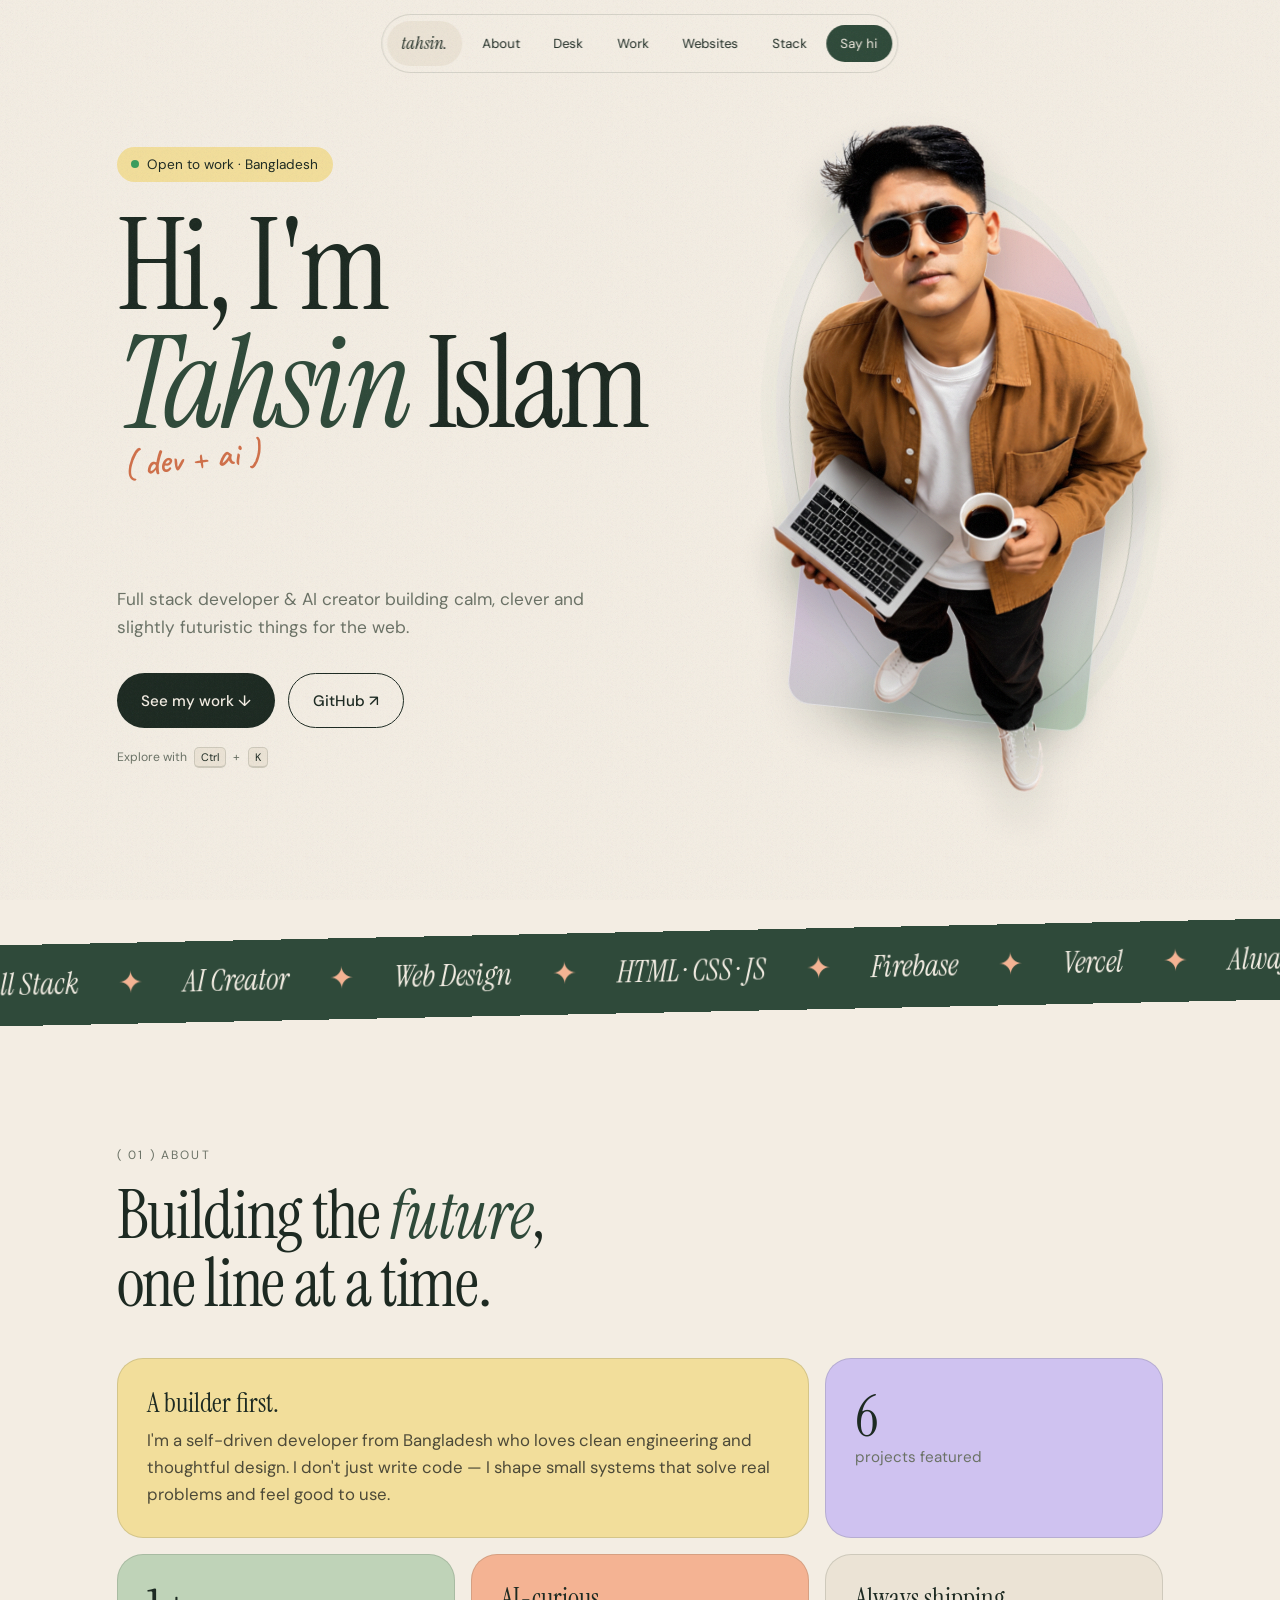
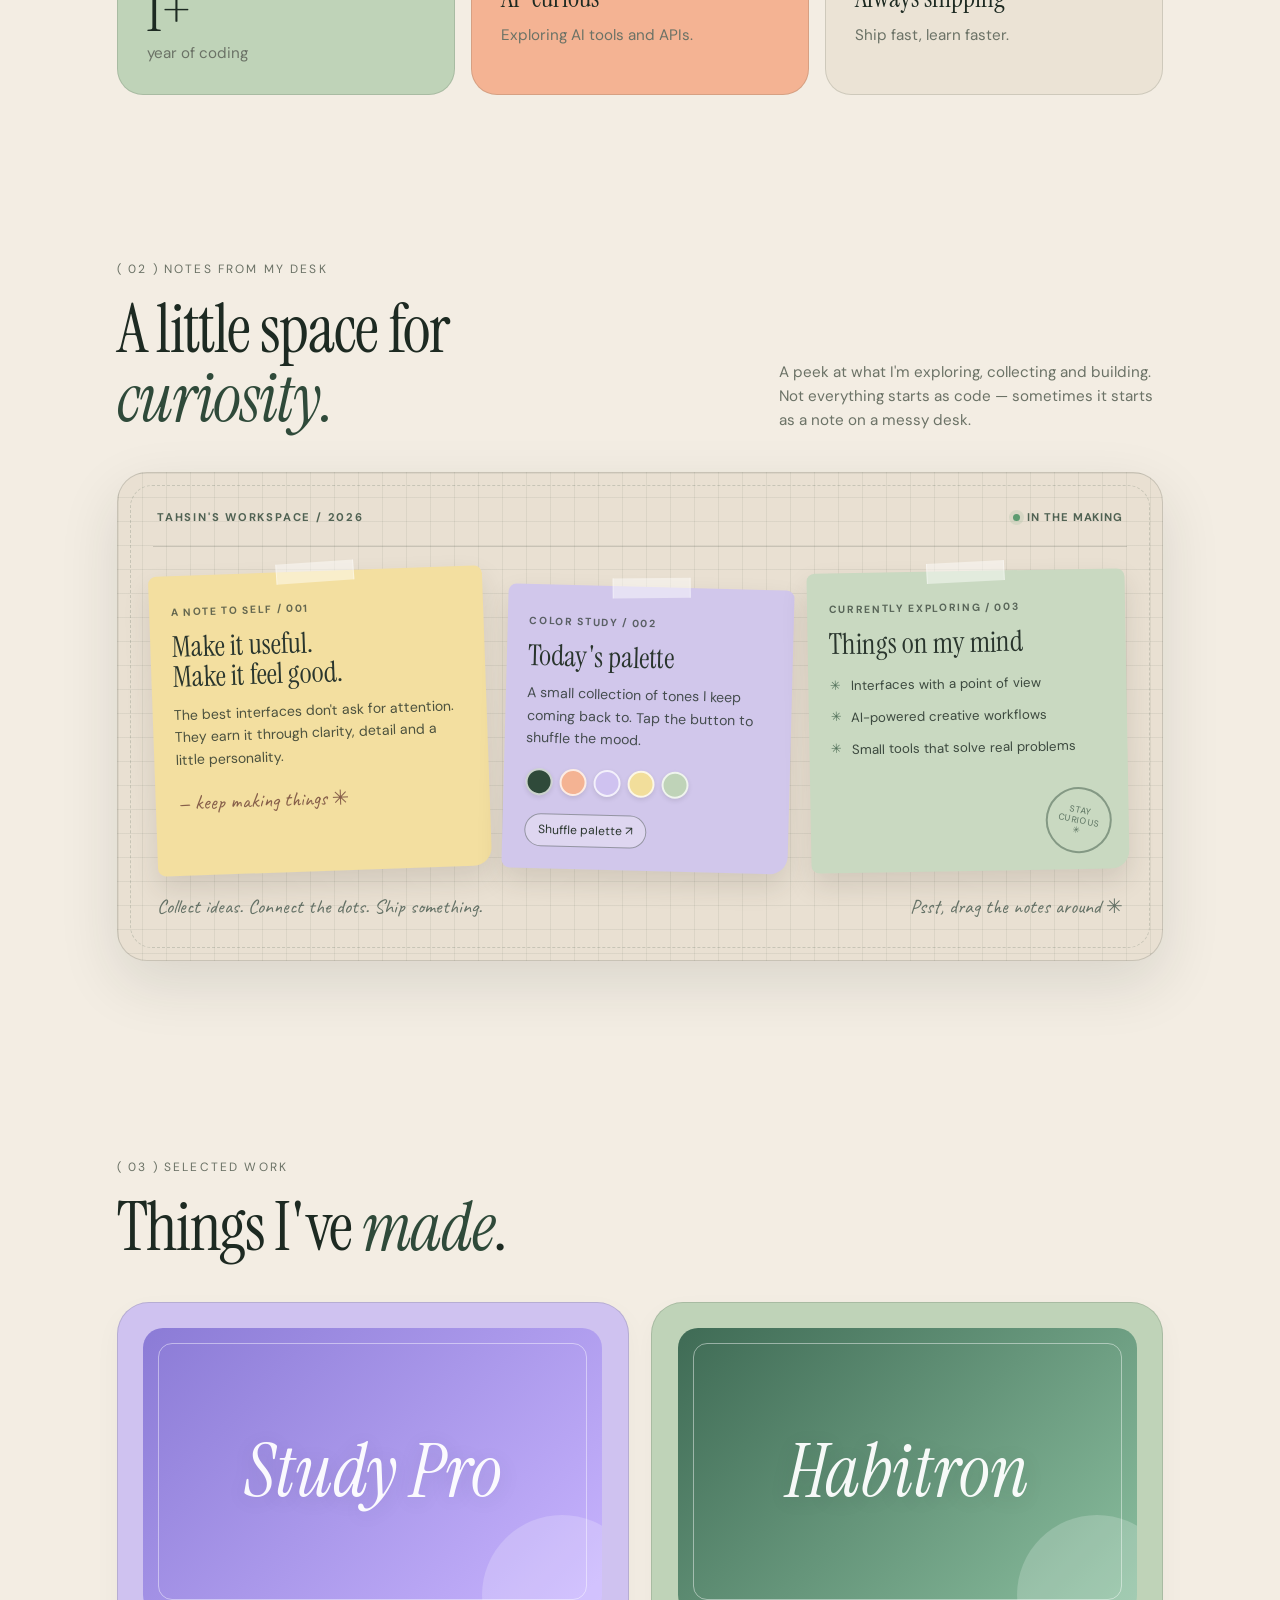
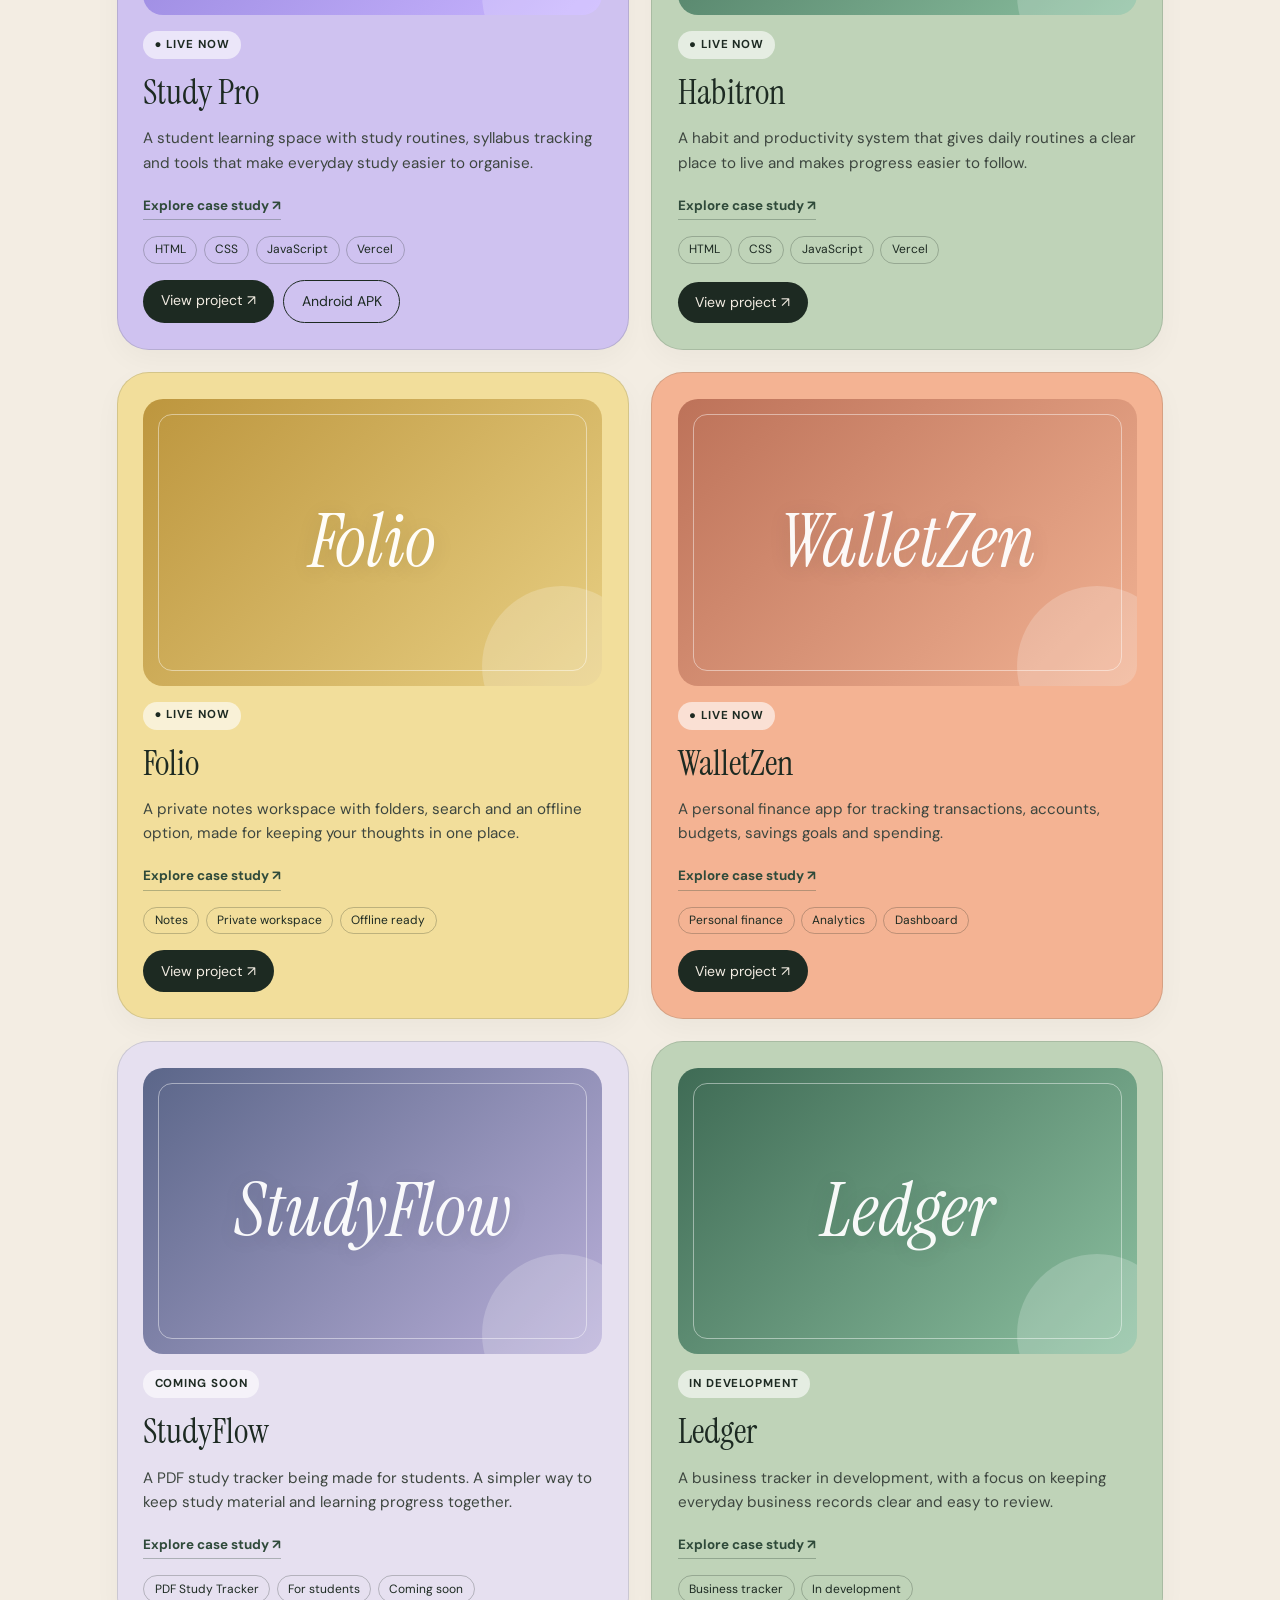
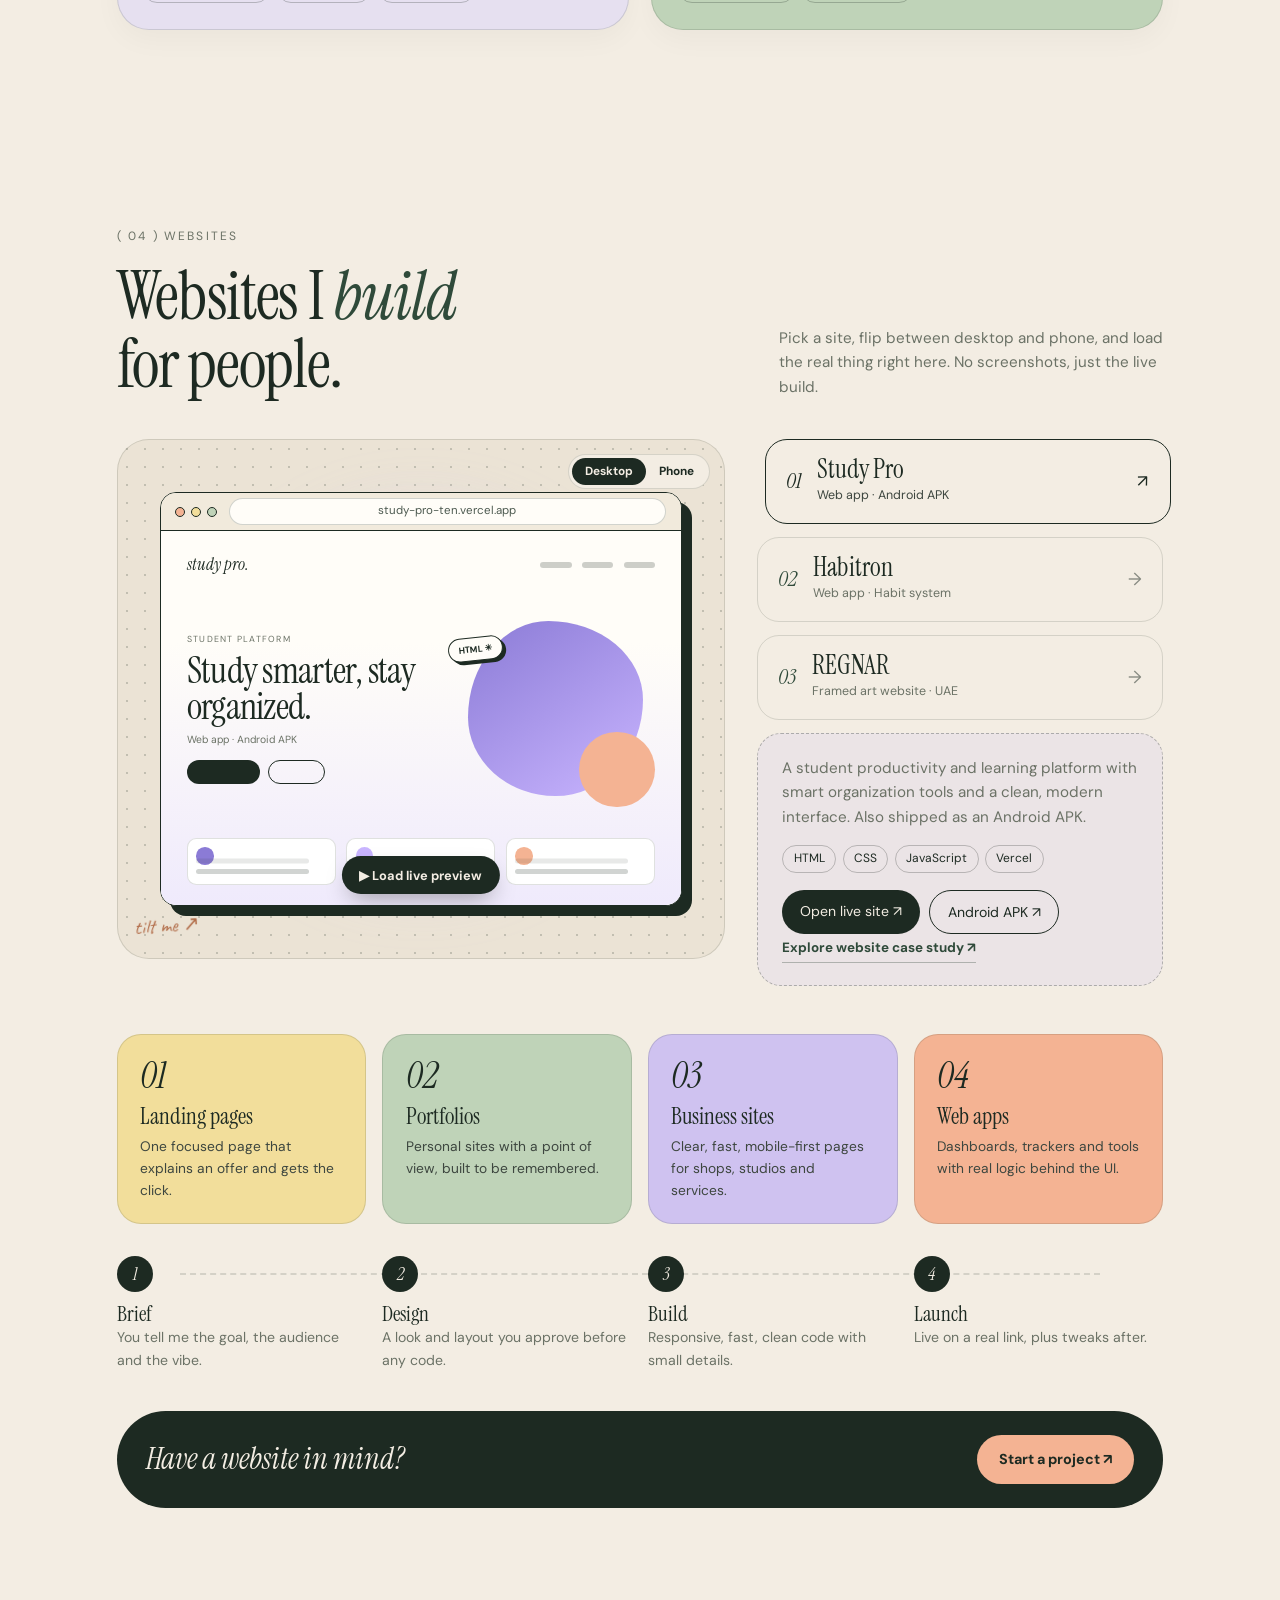
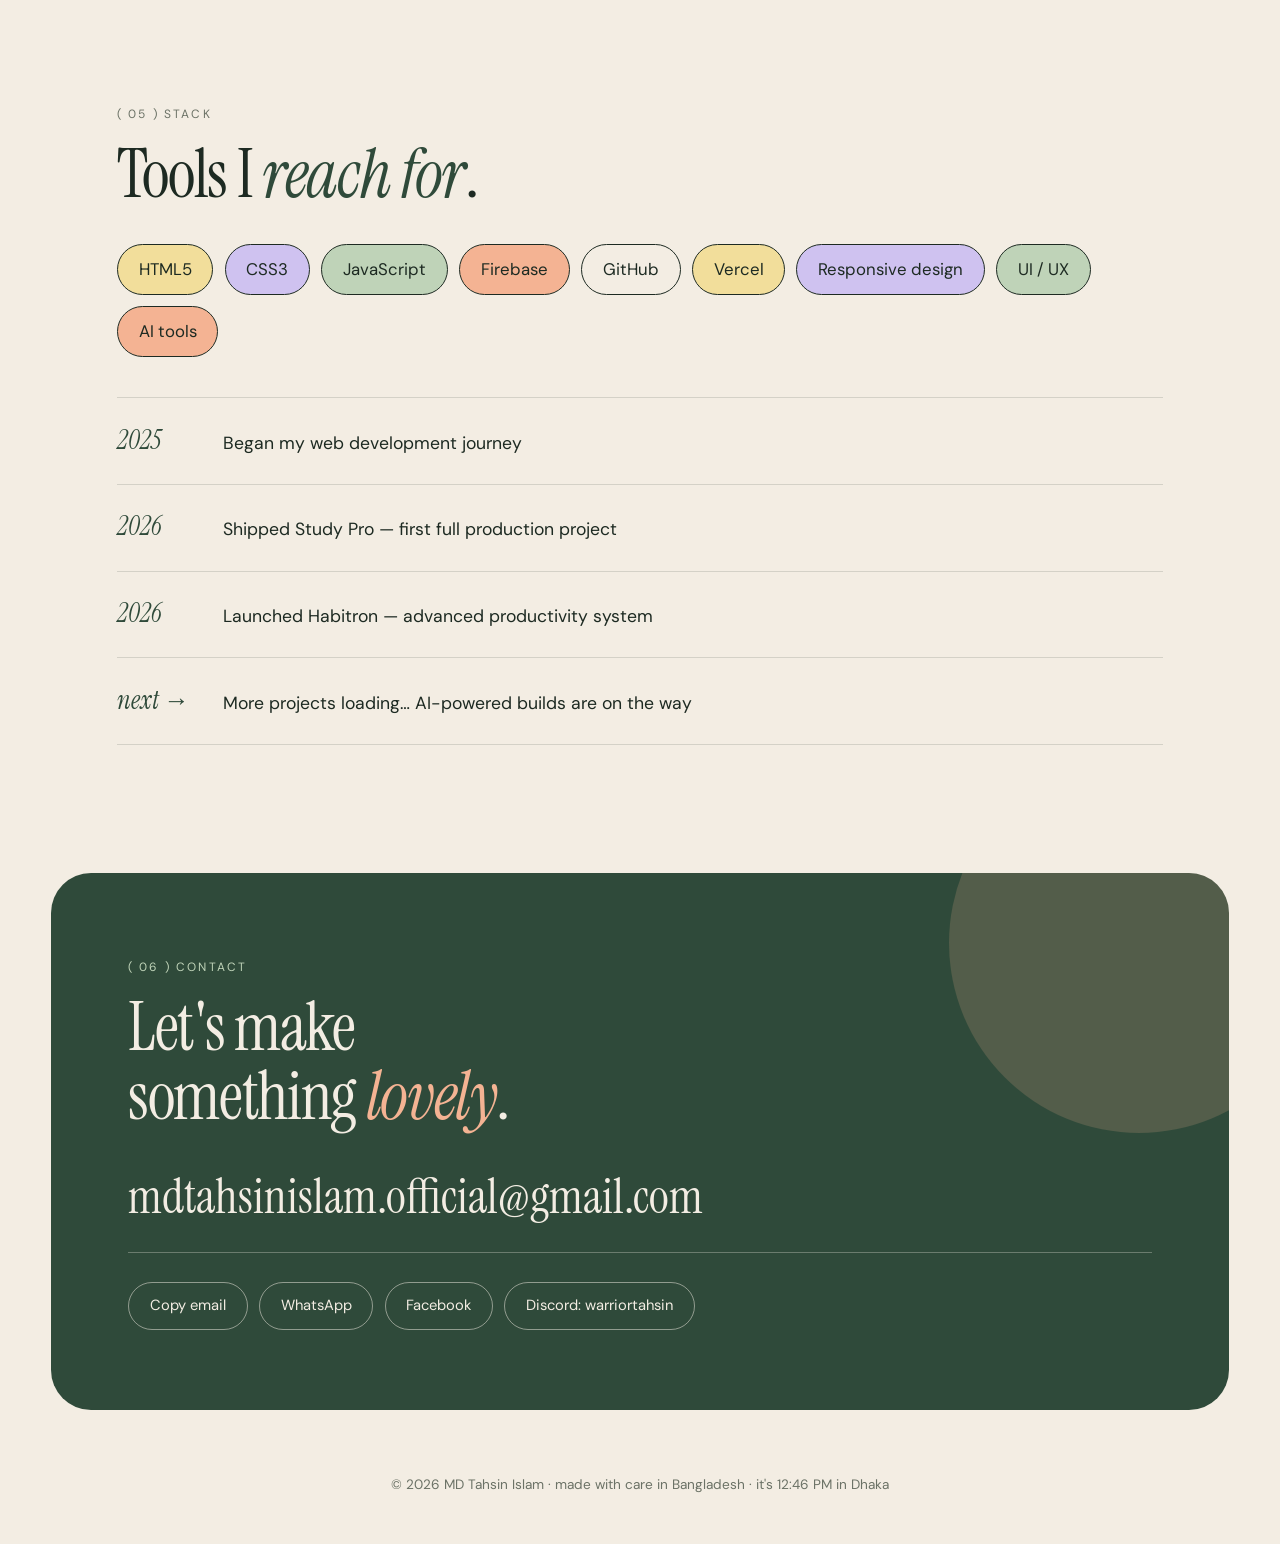
